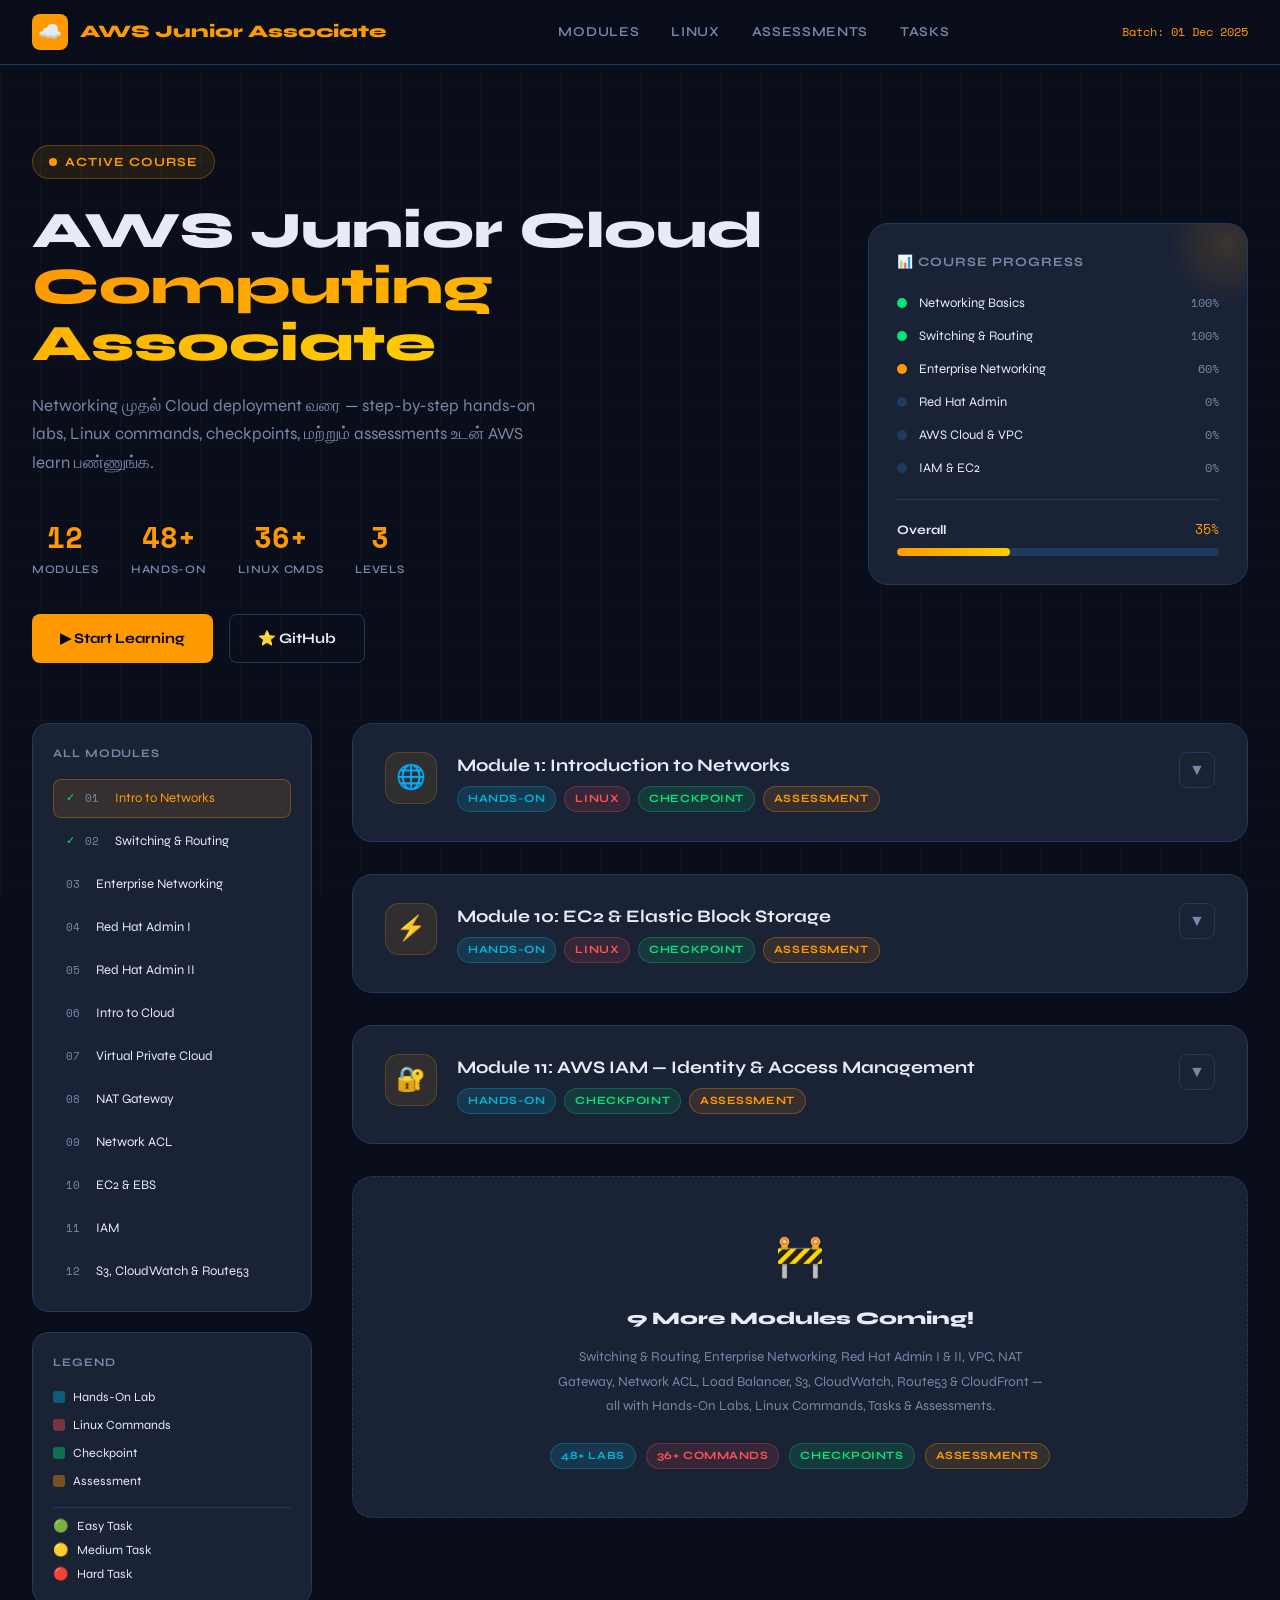
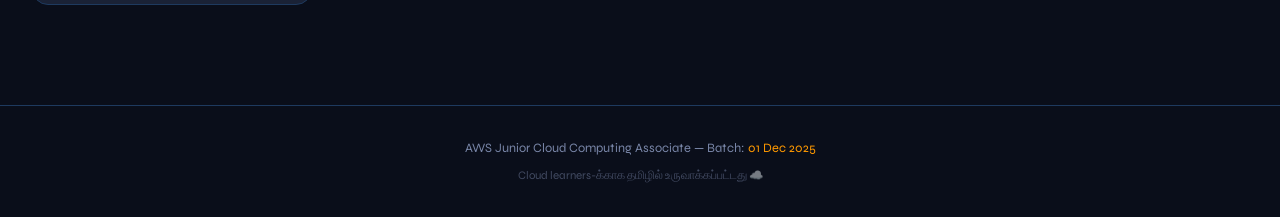
==== index.html @ 64b9c653 "Update print statement from 'Hello' to 'Goodbye'" ====
<!DOCTYPE html>
<html lang="en">
<head>
<meta charset="UTF-8">
<meta name="viewport" content="width=device-width, initial-scale=1.0">
<title>AWS Junior Cloud Computing Associate</title>
<link href="https://fonts.googleapis.com/css2?family=Space+Mono:wght@400;700&family=Syne:wght@400;600;700;800&display=swap" rel="stylesheet">
<style>
  :root {
    --bg: #0a0e1a;
    --surface: #111827;
    --card: #1a2236;
    --border: #1e3a5f;
    --aws-orange: #ff9900;
    --aws-yellow: #ffcc00;
    --accent-blue: #00b4d8;
    --accent-green: #00e676;
    --accent-red: #ff5252;
    --text: #e8eaf6;
    --muted: #7986a8;
    --easy: #00e676;
    --medium: #ffa726;
    --hard: #ff5252;
  }
  * { margin: 0; padding: 0; box-sizing: border-box; }
  body { background: var(--bg); color: var(--text); font-family: 'Syne', sans-serif; line-height: 1.6; overflow-x: hidden; }
  body::before { content: ''; position: fixed; inset: 0; background-image: linear-gradient(rgba(255,153,0,0.03) 1px, transparent 1px), linear-gradient(90deg, rgba(255,153,0,0.03) 1px, transparent 1px); background-size: 40px 40px; pointer-events: none; z-index: 0; }
  header { position: sticky; top: 0; z-index: 100; background: rgba(10,14,26,0.95); backdrop-filter: blur(12px); border-bottom: 1px solid var(--border); padding: 0 2rem; }
  .header-inner { max-width: 1400px; margin: 0 auto; display: flex; align-items: center; justify-content: space-between; height: 64px; }
  .logo { display: flex; align-items: center; gap: 12px; font-size: 1.1rem; font-weight: 800; color: var(--aws-orange); text-decoration: none; }
  .logo-icon { width: 36px; height: 36px; background: var(--aws-orange); border-radius: 8px; display: flex; align-items: center; justify-content: center; font-size: 1.2rem; }
  nav { display: flex; gap: 2rem; }
  nav a { color: var(--muted); text-decoration: none; font-size: 0.85rem; font-weight: 600; letter-spacing: 0.05em; text-transform: uppercase; transition: color 0.2s; cursor: pointer; }
  nav a:hover { color: var(--aws-orange); }
  .progress-bar-top { position: fixed; top: 64px; left: 0; height: 3px; width: 0; background: linear-gradient(90deg, var(--aws-orange), var(--aws-yellow)); z-index: 99; transition: width 0.1s; }
  .hero { position: relative; z-index: 1; max-width: 1400px; margin: 0 auto; padding: 80px 2rem 60px; display: grid; grid-template-columns: 1fr 380px; gap: 60px; align-items: center; }
  .hero-badge { display: inline-flex; align-items: center; gap: 8px; background: rgba(255,153,0,0.1); border: 1px solid rgba(255,153,0,0.3); border-radius: 100px; padding: 6px 16px; font-size: 0.78rem; font-weight: 700; color: var(--aws-orange); letter-spacing: 0.08em; text-transform: uppercase; margin-bottom: 24px; }
  .pulse { width: 8px; height: 8px; background: var(--aws-orange); border-radius: 50%; animation: pulse 1.5s infinite; }
  @keyframes pulse { 0%, 100% { opacity: 1; transform: scale(1); } 50% { opacity: 0.4; transform: scale(0.8); } }
  h1 { font-size: clamp(2.2rem, 4vw, 3.5rem); font-weight: 800; line-height: 1.1; margin-bottom: 20px; }
  h1 span { background: linear-gradient(135deg, var(--aws-orange), var(--aws-yellow)); -webkit-background-clip: text; -webkit-text-fill-color: transparent; background-clip: text; }
  .hero-desc { color: var(--muted); font-size: 1.05rem; margin-bottom: 36px; max-width: 520px; line-height: 1.7; }
  .hero-stats { display: flex; gap: 32px; margin-bottom: 36px; }
  .stat { text-align: center; }
  .stat-num { font-size: 1.8rem; font-weight: 800; color: var(--aws-orange); font-family: 'Space Mono', monospace; }
  .stat-label { font-size: 0.72rem; color: var(--muted); text-transform: uppercase; letter-spacing: 0.06em; font-weight: 600; }
  .hero-btns { display: flex; gap: 16px; flex-wrap: wrap; }
  .btn { display: inline-flex; align-items: center; gap: 8px; padding: 12px 28px; border-radius: 8px; font-weight: 700; font-size: 0.9rem; cursor: pointer; border: none; transition: all 0.2s; text-decoration: none; font-family: 'Syne', sans-serif; }
  .btn-primary { background: var(--aws-orange); color: #000; }
  .btn-primary:hover { background: var(--aws-yellow); transform: translateY(-2px); box-shadow: 0 8px 24px rgba(255,153,0,0.3); }
  .btn-ghost { background: transparent; color: var(--text); border: 1px solid var(--border); }
  .btn-ghost:hover { border-color: var(--aws-orange); color: var(--aws-orange); }
  .progress-card { background: var(--card); border: 1px solid var(--border); border-radius: 20px; padding: 28px; position: relative; overflow: hidden; }
  .progress-card::before { content: ''; position: absolute; top: -40px; right: -40px; width: 120px; height: 120px; background: radial-gradient(circle, rgba(255,153,0,0.15) 0%, transparent 70%); border-radius: 50%; }
  .progress-card h3 { font-size: 0.8rem; text-transform: uppercase; letter-spacing: 0.08em; color: var(--muted); margin-bottom: 20px; }
  .module-progress { display: flex; flex-direction: column; gap: 12px; }
  .mod-item { display: flex; align-items: center; gap: 12px; font-size: 0.82rem; }
  .mod-dot { width: 10px; height: 10px; border-radius: 50%; flex-shrink: 0; }
  .mod-dot.done { background: var(--easy); }
  .mod-dot.active { background: var(--aws-orange); animation: pulse 1.5s infinite; }
  .mod-dot.todo { background: var(--border); }
  .mod-name { flex: 1; }
  .mod-pct { font-family: 'Space Mono', monospace; font-size: 0.75rem; color: var(--muted); }
  .overall-progress { margin-top: 20px; padding-top: 20px; border-top: 1px solid var(--border); }
  .overall-progress-label { display: flex; justify-content: space-between; font-size: 0.8rem; margin-bottom: 8px; }
  .progress-track { height: 8px; background: var(--border); border-radius: 100px; overflow: hidden; }
  .progress-fill { height: 100%; background: linear-gradient(90deg, var(--aws-orange), var(--aws-yellow)); border-radius: 100px; }
  .main { position: relative; z-index: 1; max-width: 1400px; margin: 0 auto; padding: 0 2rem 80px; display: grid; grid-template-columns: 280px 1fr; gap: 40px; }
  .sidebar { position: sticky; top: 80px; height: fit-content; }
  .sidebar-section { background: var(--card); border: 1px solid var(--border); border-radius: 16px; padding: 20px; margin-bottom: 20px; }
  .sidebar-title { font-size: 0.72rem; text-transform: uppercase; letter-spacing: 0.08em; color: var(--muted); margin-bottom: 16px; font-weight: 700; }
  .module-nav { display: flex; flex-direction: column; gap: 4px; }
  .module-nav-item { display: flex; align-items: center; gap: 10px; padding: 8px 12px; border-radius: 8px; cursor: pointer; transition: all 0.2s; font-size: 0.82rem; border: 1px solid transparent; }
  .module-nav-item:hover { background: rgba(255,153,0,0.08); border-color: rgba(255,153,0,0.2); }
  .module-nav-item.active { background: rgba(255,153,0,0.12); border-color: rgba(255,153,0,0.3); color: var(--aws-orange); }
  .nav-num { font-family: 'Space Mono', monospace; font-size: 0.7rem; color: var(--muted); min-width: 20px; }
  .nav-check { font-size: 0.7rem; color: var(--easy); }
  .content { min-width: 0; }
  .module-card { background: var(--card); border: 1px solid var(--border); border-radius: 20px; margin-bottom: 32px; overflow: hidden; transition: border-color 0.3s; animation: fadeInUp 0.4s ease; }
  .module-card:hover { border-color: rgba(255,153,0,0.3); }
  .module-header { padding: 28px 32px; display: flex; align-items: flex-start; justify-content: space-between; gap: 20px; cursor: pointer; border-bottom: 1px solid transparent; transition: border-color 0.3s; }
  .module-card.expanded .module-header { border-bottom-color: var(--border); }
  .module-header-left { display: flex; align-items: flex-start; gap: 20px; flex: 1; }
  .module-icon { width: 52px; height: 52px; border-radius: 14px; display: flex; align-items: center; justify-content: center; font-size: 1.5rem; flex-shrink: 0; background: rgba(255,153,0,0.1); border: 1px solid rgba(255,153,0,0.2); }
  .module-meta h2 { font-size: 1.1rem; font-weight: 700; margin-bottom: 6px; }
  .module-tags { display: flex; gap: 8px; flex-wrap: wrap; }
  .tag { padding: 3px 10px; border-radius: 100px; font-size: 0.7rem; font-weight: 700; letter-spacing: 0.05em; text-transform: uppercase; }
  .tag-hands { background: rgba(0,180,216,0.15); color: var(--accent-blue); border: 1px solid rgba(0,180,216,0.3); }
  .tag-linux { background: rgba(255,82,82,0.12); color: var(--accent-red); border: 1px solid rgba(255,82,82,0.25); }
  .tag-checkpoint { background: rgba(0,230,118,0.12); color: var(--easy); border: 1px solid rgba(0,230,118,0.25); }
  .tag-assessment { background: rgba(255,153,0,0.12); color: var(--aws-orange); border: 1px solid rgba(255,153,0,0.3); }
  .expand-btn { width: 36px; height: 36px; border-radius: 8px; border: 1px solid var(--border); background: transparent; color: var(--muted); cursor: pointer; display: flex; align-items: center; justify-content: center; transition: all 0.2s; font-size: 1rem; flex-shrink: 0; }
  .expand-btn:hover { border-color: var(--aws-orange); color: var(--aws-orange); }
  .module-body { display: none; padding: 32px; }
  .module-card.expanded .module-body { display: block; }
  .section-label { display: flex; align-items: center; gap: 12px; margin-bottom: 20px; margin-top: 32px; }
  .section-label:first-child { margin-top: 0; }
  .section-icon { width: 32px; height: 32px; border-radius: 8px; display: flex; align-items: center; justify-content: center; font-size: 0.9rem; }
  .section-icon.hands { background: rgba(0,180,216,0.15); }
  .section-icon.linux { background: rgba(255,82,82,0.12); }
  .section-icon.check { background: rgba(0,230,118,0.12); }
  .section-icon.assess { background: rgba(255,153,0,0.12); }
  .section-title { font-size: 0.95rem; font-weight: 700; }
  .section-sub { font-size: 0.75rem; color: var(--muted); }
  .steps { display: flex; flex-direction: column; gap: 16px; margin-bottom: 28px; }
  .step { display: flex; gap: 16px; align-items: flex-start; }
  .step-num { width: 28px; height: 28px; border-radius: 50%; background: rgba(255,153,0,0.15); border: 1px solid rgba(255,153,0,0.3); color: var(--aws-orange); font-size: 0.72rem; font-weight: 700; font-family: 'Space Mono', monospace; display: flex; align-items: center; justify-content: center; flex-shrink: 0; margin-top: 2px; }
  .step-content h4 { font-size: 0.88rem; font-weight: 700; margin-bottom: 4px; }
  .step-content p { font-size: 0.82rem; color: var(--muted); line-height: 1.6; }
  .code-block { background: #0d1117; border: 1px solid #1e3a5f; border-radius: 12px; padding: 20px; margin: 12px 0; position: relative; font-family: 'Space Mono', monospace; font-size: 0.8rem; overflow-x: auto; }
  .code-block .comment { color: #6a9955; }
  .code-block .cmd { color: #79c0ff; }
  .code-block .flag { color: #ff7b72; }
  .code-block .arg { color: #ffa657; }
  .code-block .output { color: #7ee787; }
  .code-block .prompt { color: var(--aws-orange); margin-right: 8px; }
  .code-line { display: flex; align-items: flex-start; margin-bottom: 6px; flex-wrap: wrap; }
  .code-line:last-child { margin-bottom: 0; }
  .copy-btn { position: absolute; top: 12px; right: 12px; background: rgba(255,153,0,0.1); border: 1px solid rgba(255,153,0,0.2); color: var(--aws-orange); padding: 4px 10px; border-radius: 6px; font-size: 0.7rem; cursor: pointer; font-family: 'Syne', sans-serif; font-weight: 700; transition: all 0.2s; }
  .copy-btn:hover { background: rgba(255,153,0,0.2); }
  .tasks-grid { display: grid; grid-template-columns: 1fr 1fr 1fr; gap: 16px; margin-bottom: 28px; }
  .task-card { border-radius: 14px; padding: 20px; border: 1px solid; }
  .task-card.easy { background: rgba(0,230,118,0.06); border-color: rgba(0,230,118,0.2); }
  .task-card.medium { background: rgba(255,167,38,0.06); border-color: rgba(255,167,38,0.2); }
  .task-card.hard { background: rgba(255,82,82,0.06); border-color: rgba(255,82,82,0.2); }
  .task-difficulty { font-size: 0.65rem; font-weight: 800; letter-spacing: 0.1em; text-transform: uppercase; margin-bottom: 10px; }
  .task-card.easy .task-difficulty { color: var(--easy); }
  .task-card.medium .task-difficulty { color: var(--medium); }
  .task-card.hard .task-difficulty { color: var(--hard); }
  .task-title { font-size: 0.88rem; font-weight: 700; margin-bottom: 8px; }
  .task-desc { font-size: 0.78rem; color: var(--muted); line-height: 1.5; margin-bottom: 14px; }
  .task-check { display: flex; align-items: center; gap: 8px; font-size: 0.75rem; color: var(--muted); cursor: pointer; padding: 6px 12px; border-radius: 8px; border: 1px solid var(--border); background: transparent; font-family: 'Syne', sans-serif; font-weight: 600; transition: all 0.2s; width: 100%; justify-content: center; }
  .task-card.easy .task-check:hover { background: rgba(0,230,118,0.1); color: var(--easy); border-color: rgba(0,230,118,0.3); }
  .task-card.medium .task-check:hover { background: rgba(255,167,38,0.1); color: var(--medium); border-color: rgba(255,167,38,0.3); }
  .task-card.hard .task-check:hover { background: rgba(255,82,82,0.1); color: var(--hard); border-color: rgba(255,82,82,0.3); }
  .checkpoint-box { background: rgba(0,230,118,0.05); border: 1px solid rgba(0,230,118,0.2); border-radius: 14px; padding: 20px 24px; margin-bottom: 24px; }
  .checkpoint-title { display: flex; align-items: center; gap: 10px; font-size: 0.9rem; font-weight: 700; color: var(--easy); margin-bottom: 12px; }
  .checkpoint-items { display: flex; flex-direction: column; gap: 8px; }
  .checkpoint-item { display: flex; align-items: center; gap: 10px; font-size: 0.82rem; color: var(--muted); cursor: pointer; padding: 6px 0; transition: color 0.2s; }
  .checkpoint-item:hover { color: var(--text); }
  .checkbox { width: 18px; height: 18px; border: 1.5px solid var(--border); border-radius: 5px; display: flex; align-items: center; justify-content: center; flex-shrink: 0; transition: all 0.2s; font-size: 0.7rem; }
  .checkpoint-item.checked .checkbox { background: var(--easy); border-color: var(--easy); color: #000; }
  .assessment-box { background: rgba(255,153,0,0.05); border: 1px solid rgba(255,153,0,0.2); border-radius: 14px; padding: 24px; }
  .assessment-title { font-size: 0.95rem; font-weight: 700; color: var(--aws-orange); margin-bottom: 16px; }
  .quiz-question { margin-bottom: 20px; padding-bottom: 20px; border-bottom: 1px solid var(--border); }
  .quiz-question:last-child { border-bottom: none; margin-bottom: 0; padding-bottom: 0; }
  .quiz-q { font-size: 0.88rem; font-weight: 600; margin-bottom: 12px; line-height: 1.5; }
  .quiz-options { display: flex; flex-direction: column; gap: 8px; }
  .quiz-option { display: flex; align-items: center; gap: 10px; padding: 10px 14px; border-radius: 8px; border: 1px solid var(--border); cursor: pointer; font-size: 0.82rem; transition: all 0.2s; background: transparent; color: var(--text); text-align: left; font-family: 'Syne', sans-serif; width: 100%; }
  .quiz-option:hover { border-color: var(--aws-orange); background: rgba(255,153,0,0.06); }
  .quiz-option.correct { border-color: var(--easy); background: rgba(0,230,118,0.1); color: var(--easy); }
  .quiz-option.wrong { border-color: var(--hard); background: rgba(255,82,82,0.1); color: var(--hard); }
  .option-letter { width: 22px; height: 22px; border-radius: 50%; background: rgba(255,255,255,0.05); font-size: 0.7rem; font-weight: 700; display: flex; align-items: center; justify-content: center; flex-shrink: 0; font-family: 'Space Mono', monospace; }
  .info-box { background: rgba(0,180,216,0.05); border: 1px solid rgba(0,180,216,0.2); border-radius: 10px; padding: 14px 18px; font-size: 0.82rem; color: var(--accent-blue); margin: 12px 0; display: flex; gap: 10px; align-items: flex-start; }
  footer { position: relative; z-index: 1; border-top: 1px solid var(--border); padding: 32px 2rem; text-align: center; color: var(--muted); font-size: 0.8rem; }
  footer span { color: var(--aws-orange); }
  @media (max-width: 900px) {
    .hero { grid-template-columns: 1fr; }
    .main { grid-template-columns: 1fr; }
    .sidebar { position: static; }
    .tasks-grid { grid-template-columns: 1fr; }
    nav { display: none; }
  }
  @keyframes fadeInUp { from { opacity: 0; transform: translateY(20px); } to { opacity: 1; transform: translateY(0); } }
</style>
</head>
<body>

<div class="progress-bar-top" id="progressBarTop"></div>

<header>
  <div class="header-inner">
    <a class="logo" href="#"><div class="logo-icon">☁️</div>AWS Junior Associate</a>
    <nav>
      <a onclick="document.getElementById('modules').scrollIntoView({behavior:'smooth'})">Modules</a>
      <a onclick="document.getElementById('linux-section').scrollIntoView({behavior:'smooth'})">Linux</a>
      <a onclick="document.getElementById('assess-section').scrollIntoView({behavior:'smooth'})">Assessments</a>
      <a onclick="document.getElementById('tasks-section').scrollIntoView({behavior:'smooth'})">Tasks</a>
    </nav>
    <div style="font-family:'Space Mono',monospace;font-size:0.75rem;color:var(--aws-orange);">Batch: 01 Dec 2025</div>
  </div>
</header>

<div class="hero">
  <div>
    <div class="hero-badge"><div class="pulse"></div>Active Course</div>
    <h1>AWS Junior Cloud<br><span>Computing Associate</span></h1>
    <p class="hero-desc">Networking முதல் Cloud deployment வரை — step-by-step hands-on labs, Linux commands, checkpoints, மற்றும் assessments உடன் AWS learn பண்ணுங்க.</p>
    <div class="hero-stats">
      <div class="stat"><div class="stat-num">12</div><div class="stat-label">Modules</div></div>
      <div class="stat"><div class="stat-num">48+</div><div class="stat-label">Hands-On</div></div>
      <div class="stat"><div class="stat-num">36+</div><div class="stat-label">Linux Cmds</div></div>
      <div class="stat"><div class="stat-num">3</div><div class="stat-label">Levels</div></div>
    </div>
    <div class="hero-btns">
      <button class="btn btn-primary" onclick="document.querySelector('.module-card').classList.add('expanded');document.querySelector('.module-card .expand-btn').textContent='▲'">▶ Start Learning</button>
      <a class="btn btn-ghost" href="https://github.com" target="_blank">⭐ GitHub</a>
    </div>
  </div>
  <div>
    <div class="progress-card">
      <h3>📊 Course Progress</h3>
      <div class="module-progress">
        <div class="mod-item"><div class="mod-dot done"></div><span class="mod-name">Networking Basics</span><span class="mod-pct">100%</span></div>
        <div class="mod-item"><div class="mod-dot done"></div><span class="mod-name">Switching & Routing</span><span class="mod-pct">100%</span></div>
        <div class="mod-item"><div class="mod-dot active"></div><span class="mod-name">Enterprise Networking</span><span class="mod-pct">60%</span></div>
        <div class="mod-item"><div class="mod-dot todo"></div><span class="mod-name">Red Hat Admin</span><span class="mod-pct">0%</span></div>
        <div class="mod-item"><div class="mod-dot todo"></div><span class="mod-name">AWS Cloud & VPC</span><span class="mod-pct">0%</span></div>
        <div class="mod-item"><div class="mod-dot todo"></div><span class="mod-name">IAM & EC2</span><span class="mod-pct">0%</span></div>
      </div>
      <div class="overall-progress">
        <div class="overall-progress-label"><span style="font-size:0.8rem;font-weight:700;">Overall</span><span style="font-family:'Space Mono',monospace;font-size:0.8rem;color:var(--aws-orange);">35%</span></div>
        <div class="progress-track"><div class="progress-fill" style="width:35%"></div></div>
      </div>
    </div>
  </div>
</div>

<div class="main" id="modules">
  <div class="sidebar">
    <div class="sidebar-section">
      <div class="sidebar-title">All Modules</div>
      <div class="module-nav">
        <div class="module-nav-item active" onclick="setActive(this)"><span class="nav-check">✓</span><span class="nav-num">01</span>Intro to Networks</div>
        <div class="module-nav-item" onclick="setActive(this)"><span class="nav-check">✓</span><span class="nav-num">02</span>Switching & Routing</div>
        <div class="module-nav-item" onclick="setActive(this)"><span class="nav-num">03</span>Enterprise Networking</div>
        <div class="module-nav-item" onclick="setActive(this)"><span class="nav-num">04</span>Red Hat Admin I</div>
        <div class="module-nav-item" onclick="setActive(this)"><span class="nav-num">05</span>Red Hat Admin II</div>
        <div class="module-nav-item" onclick="setActive(this)"><span class="nav-num">06</span>Intro to Cloud</div>
        <div class="module-nav-item" onclick="setActive(this)"><span class="nav-num">07</span>Virtual Private Cloud</div>
        <div class="module-nav-item" onclick="setActive(this)"><span class="nav-num">08</span>NAT Gateway</div>
        <div class="module-nav-item" onclick="setActive(this)"><span class="nav-num">09</span>Network ACL</div>
        <div class="module-nav-item" onclick="setActive(this)"><span class="nav-num">10</span>EC2 & EBS</div>
        <div class="module-nav-item" onclick="setActive(this)"><span class="nav-num">11</span>IAM</div>
        <div class="module-nav-item" onclick="setActive(this)"><span class="nav-num">12</span>S3, CloudWatch & Route53</div>
      </div>
    </div>
    <div class="sidebar-section">
      <div class="sidebar-title">Legend</div>
      <div style="display:flex;flex-direction:column;gap:8px;font-size:0.78rem;">
        <div style="display:flex;align-items:center;gap:8px;"><span style="width:12px;height:12px;background:rgba(0,180,216,0.4);border-radius:3px;display:inline-block;"></span> Hands-On Lab</div>
        <div style="display:flex;align-items:center;gap:8px;"><span style="width:12px;height:12px;background:rgba(255,82,82,0.4);border-radius:3px;display:inline-block;"></span> Linux Commands</div>
        <div style="display:flex;align-items:center;gap:8px;"><span style="width:12px;height:12px;background:rgba(0,230,118,0.4);border-radius:3px;display:inline-block;"></span> Checkpoint</div>
        <div style="display:flex;align-items:center;gap:8px;"><span style="width:12px;height:12px;background:rgba(255,153,0,0.4);border-radius:3px;display:inline-block;"></span> Assessment</div>
        <div style="margin-top:8px;padding-top:8px;border-top:1px solid var(--border);">
          <div style="display:flex;align-items:center;gap:8px;margin-bottom:4px;"><span style="color:var(--easy);font-weight:700;">🟢</span> Easy Task</div>
          <div style="display:flex;align-items:center;gap:8px;margin-bottom:4px;"><span style="color:var(--medium);font-weight:700;">🟡</span> Medium Task</div>
          <div style="display:flex;align-items:center;gap:8px;"><span style="color:var(--hard);font-weight:700;">🔴</span> Hard Task</div>
        </div>
      </div>
    </div>
  </div>

  <div class="content">

    <!-- MODULE 1 -->
    <div class="module-card" id="m1">
      <div class="module-header" onclick="toggle('m1')">
        <div class="module-header-left">
          <div class="module-icon">🌐</div>
          <div class="module-meta">
            <h2>Module 1: Introduction to Networks</h2>
            <div class="module-tags">
              <span class="tag tag-hands">Hands-On</span>
              <span class="tag tag-linux">Linux</span>
              <span class="tag tag-checkpoint">Checkpoint</span>
              <span class="tag tag-assessment">Assessment</span>
            </div>
          </div>
        </div>
        <button class="expand-btn">▼</button>
      </div>
      <div class="module-body">
        <div class="section-label">
          <div class="section-icon hands">🔬</div>
          <div><div class="section-title">Hands-On Lab — Network Basics</div><div class="section-sub">IP configuration & connectivity testing</div></div>
        </div>
        <div class="steps">
          <div class="step"><div class="step-num">01</div><div class="step-content"><h4>Network Interface Identify பண்ணுங்க</h4><p>Terminal open பண்ணி <code>ip addr show</code> run பண்ணுங்க. eth0 (wired) மற்றும் lo (loopback 127.0.0.1) interfaces காண்பிக்கும். உங்கள் IP address note பண்ணுங்க.</p></div></div>
          <div class="step"><div class="step-num">02</div><div class="step-content"><h4>Subnet Mask புரிஞ்சுக்கோங்க</h4><p>192.168.1.0/24 → /24 = 255.255.255.0. இந்த network-ல் 256 addresses இருக்கும் — 1 network, 1 broadcast, 254 usable hosts. /25 என்றால் 126 hosts, /26 என்றால் 62 hosts.</p></div></div>
          <div class="step"><div class="step-num">03</div><div class="step-content"><h4>Ping Test பண்ணுங்க</h4><p>Gateway-க்கு ping பண்ணுங்க: <code>ping -c 4 192.168.1.1</code>. 4 packets send → 4 receive ஆனால் = network OK. "Request timeout" வந்தால் = connectivity problem.</p></div></div>
          <div class="step"><div class="step-num">04</div><div class="step-content"><h4>Traceroute — Path பார்க்க</h4><p><code>traceroute google.com</code> run பண்ணுங்க. உங்கள் packet எந்த routers-வழியாக travel பண்றது என்று காட்டும். ஒவ்வொரு line = ஒரு hop (router).</p></div></div>
          <div class="step"><div class="step-num">05</div><div class="step-content"><h4>DNS Lookup</h4><p><code>nslookup google.com</code> அல்லது <code>dig google.com</code> run பண்ணுங்க. Domain name → IP address convert ஆவதை பாருங்க. DNS server 8.8.8.8 use பண்றால் Google DNS.</p></div></div>
        </div>

        <div class="section-label" id="linux-section">
          <div class="section-icon linux">🐧</div>
          <div><div class="section-title">Linux Commands — Detailed Explanation</div><div class="section-sub">Every command with output explanation</div></div>
        </div>
        <div class="info-box"><span>💡</span><span>ஒவ்வொரு command-ம் terminal-ல் type பண்ணி practice பண்ணுங்க. Output பார்த்து understand பண்ணுங்க. Questions வந்தால் note பண்ணிக்கோங்க.</span></div>
        <div class="code-block">
          <button class="copy-btn" onclick="copyCode(this)">Copy</button>
          <div class="code-line"><span class="comment"># ═══ 1. NETWORK INTERFACES ═══</span></div>
          <div class="code-line"><span class="prompt">$</span><span class="cmd">ip addr show</span>&nbsp;&nbsp;&nbsp;&nbsp;&nbsp;&nbsp;&nbsp;&nbsp;&nbsp;&nbsp;&nbsp;&nbsp;&nbsp;&nbsp;<span class="comment"># All interfaces list</span></div>
          <div class="code-line"><span class="prompt">$</span><span class="cmd">ip addr show eth0</span>&nbsp;&nbsp;&nbsp;&nbsp;&nbsp;&nbsp;&nbsp;&nbsp;&nbsp;<span class="comment"># Specific interface</span></div>
          <div class="code-line"><span class="prompt">$</span><span class="cmd">ifconfig</span>&nbsp;&nbsp;&nbsp;&nbsp;&nbsp;&nbsp;&nbsp;&nbsp;&nbsp;&nbsp;&nbsp;&nbsp;&nbsp;&nbsp;&nbsp;&nbsp;&nbsp;&nbsp;<span class="comment"># Old method (net-tools)</span></div>
          <br>
          <div class="code-line"><span class="comment"># ═══ 2. CONNECTIVITY TEST ═══</span></div>
          <div class="code-line"><span class="prompt">$</span><span class="cmd">ping</span> <span class="flag">-c 4</span> <span class="arg">8.8.8.8</span>&nbsp;&nbsp;&nbsp;&nbsp;&nbsp;&nbsp;&nbsp;&nbsp;<span class="comment"># -c = count (4 packets)</span></div>
          <div class="code-line"><span class="prompt">$</span><span class="cmd">ping</span> <span class="flag">-c 4 -i 0.5</span> <span class="arg">google.com</span>&nbsp;<span class="comment"># -i = interval (0.5 sec)</span></div>
          <div class="code-line"><span class="output"># Output example:</span></div>
          <div class="code-line"><span class="output"># 64 bytes from 8.8.8.8: icmp_seq=1 ttl=118 time=12.3 ms</span></div>
          <div class="code-line"><span class="output"># time= value குறைவாக இருந்தால் network fast</span></div>
          <br>
          <div class="code-line"><span class="comment"># ═══ 3. ROUTING TABLE ═══</span></div>
          <div class="code-line"><span class="prompt">$</span><span class="cmd">ip route show</span>&nbsp;&nbsp;&nbsp;&nbsp;&nbsp;&nbsp;&nbsp;&nbsp;&nbsp;&nbsp;&nbsp;&nbsp;<span class="comment"># All routes</span></div>
          <div class="code-line"><span class="prompt">$</span><span class="cmd">route</span> <span class="flag">-n</span>&nbsp;&nbsp;&nbsp;&nbsp;&nbsp;&nbsp;&nbsp;&nbsp;&nbsp;&nbsp;&nbsp;&nbsp;&nbsp;&nbsp;&nbsp;&nbsp;&nbsp;<span class="comment"># Numeric format</span></div>
          <div class="code-line"><span class="output"># "default via 192.168.1.1" = default gateway</span></div>
          <br>
          <div class="code-line"><span class="comment"># ═══ 4. TRACEROUTE ═══</span></div>
          <div class="code-line"><span class="prompt">$</span><span class="cmd">traceroute</span> <span class="arg">google.com</span></div>
          <div class="code-line"><span class="prompt">$</span><span class="cmd">tracepath</span> <span class="arg">google.com</span>&nbsp;&nbsp;&nbsp;&nbsp;&nbsp;<span class="comment"># Alternative (no sudo needed)</span></div>
          <br>
          <div class="code-line"><span class="comment"># ═══ 5. DNS LOOKUP ═══</span></div>
          <div class="code-line"><span class="prompt">$</span><span class="cmd">nslookup</span> <span class="arg">google.com</span></div>
          <div class="code-line"><span class="prompt">$</span><span class="cmd">dig</span> <span class="arg">google.com</span>&nbsp;&nbsp;&nbsp;&nbsp;&nbsp;&nbsp;&nbsp;&nbsp;&nbsp;&nbsp;&nbsp;<span class="comment"># Detailed DNS info</span></div>
          <div class="code-line"><span class="prompt">$</span><span class="cmd">dig</span> <span class="arg">google.com</span> <span class="flag">+short</span>&nbsp;&nbsp;&nbsp;<span class="comment"># IP only</span></div>
          <div class="code-line"><span class="prompt">$</span><span class="cmd">cat</span> <span class="arg">/etc/resolv.conf</span>&nbsp;&nbsp;&nbsp;&nbsp;&nbsp;<span class="comment"># DNS server config file</span></div>
          <br>
          <div class="code-line"><span class="comment"># ═══ 6. OPEN PORTS ═══</span></div>
          <div class="code-line"><span class="prompt">$</span><span class="cmd">netstat</span> <span class="flag">-tuln</span>&nbsp;&nbsp;&nbsp;&nbsp;&nbsp;&nbsp;&nbsp;&nbsp;&nbsp;&nbsp;&nbsp;&nbsp;<span class="comment"># -t=TCP -u=UDP -l=listening -n=numeric</span></div>
          <div class="code-line"><span class="prompt">$</span><span class="cmd">ss</span> <span class="flag">-tuln</span>&nbsp;&nbsp;&nbsp;&nbsp;&nbsp;&nbsp;&nbsp;&nbsp;&nbsp;&nbsp;&nbsp;&nbsp;&nbsp;&nbsp;&nbsp;&nbsp;<span class="comment"># Modern replacement for netstat</span></div>
          <br>
          <div class="code-line"><span class="comment"># ═══ 7. HOSTNAME ═══</span></div>
          <div class="code-line"><span class="prompt">$</span><span class="cmd">hostname</span>&nbsp;&nbsp;&nbsp;&nbsp;&nbsp;&nbsp;&nbsp;&nbsp;&nbsp;&nbsp;&nbsp;&nbsp;&nbsp;&nbsp;&nbsp;&nbsp;&nbsp;<span class="comment"># Machine name</span></div>
          <div class="code-line"><span class="prompt">$</span><span class="cmd">hostname</span> <span class="flag">-I</span>&nbsp;&nbsp;&nbsp;&nbsp;&nbsp;&nbsp;&nbsp;&nbsp;&nbsp;&nbsp;&nbsp;&nbsp;&nbsp;&nbsp;<span class="comment"># All IPs</span></div>
          <div class="code-line"><span class="prompt">$</span><span class="cmd">cat</span> <span class="arg">/etc/hosts</span>&nbsp;&nbsp;&nbsp;&nbsp;&nbsp;&nbsp;&nbsp;&nbsp;&nbsp;&nbsp;&nbsp;<span class="comment"># Local DNS mappings</span></div>
        </div>

        <div class="section-label" id="tasks-section">
          <div class="section-icon assess">🎯</div>
          <div><div class="section-title">Practice Tasks</div><div class="section-sub">Easy → Medium → Hard — ஒவ்வொன்னா complete பண்ணுங்க</div></div>
        </div>
        <div class="tasks-grid">
          <div class="task-card easy">
            <div class="task-difficulty">🟢 Easy</div>
            <div class="task-title">Basic Network Info</div>
            <div class="task-desc"><code>ip addr show</code> run பண்ணி உங்கள் IP address, subnet mask note பண்ணுங்க. <code>ping -c 4 8.8.8.8</code> run பண்ணி screenshot எடுங்க.</div>
            <button class="task-check" onclick="markDone(this)">☐ Mark Complete</button>
          </div>
          <div class="task-card medium">
            <div class="task-difficulty">🟡 Medium</div>
            <div class="task-title">Subnet Calculation</div>
            <div class="task-desc">192.168.10.0/26 network-க்கு: Subnet mask, usable hosts count, first IP, last IP, broadcast address calculate பண்ணுங்க. Steps எழுதுங்க.</div>
            <button class="task-check" onclick="markDone(this)">☐ Mark Complete</button>
          </div>
          <div class="task-card hard">
            <div class="task-difficulty">🔴 Hard</div>
            <div class="task-title">Bash Script — Network Monitor</div>
            <div class="task-desc">5 different IPs-க்கு ping பண்ணி, UP/DOWN status print பண்ண bash script எழுதுங்க. Loop, if-else, exit code use பண்ணுங்க.</div>
            <button class="task-check" onclick="markDone(this)">☐ Mark Complete</button>
          </div>
        </div>
        <div class="code-block" style="margin-bottom:28px;">
          <button class="copy-btn" onclick="copyCode(this)">Copy</button>
          <div class="code-line"><span class="comment"># Hard Task Solution — Network Monitor Script</span></div>
          <div class="code-line"><span class="comment">#!/bin/bash</span></div>
          <br>
          <div class="code-line"><span class="arg">HOSTS</span>=("8.8.8.8" "8.8.4.4" "192.168.1.1" "192.168.1.254" "10.0.0.1")</div>
          <br>
          <div class="code-line"><span class="cmd">for</span> <span class="arg">host</span> <span class="cmd">in</span> "${HOSTS[@]}"; <span class="cmd">do</span></div>
          <div class="code-line">&nbsp;&nbsp;<span class="cmd">ping</span> <span class="flag">-c 1 -W 2</span> <span class="arg">$host</span> &gt; /dev/null 2&gt;&amp;1</div>
          <div class="code-line">&nbsp;&nbsp;<span class="cmd">if</span> [ $? -eq 0 ]; <span class="cmd">then</span></div>
          <div class="code-line">&nbsp;&nbsp;&nbsp;&nbsp;<span class="output">echo "✅ $host — UP"</span></div>
          <div class="code-line">&nbsp;&nbsp;<span class="cmd">else</span></div>
          <div class="code-line">&nbsp;&nbsp;&nbsp;&nbsp;<span class="accent-red">echo "❌ $host — DOWN"</span></div>
          <div class="code-line">&nbsp;&nbsp;<span class="cmd">fi</span></div>
          <div class="code-line"><span class="cmd">done</span></div>
          <br>
          <div class="code-line"><span class="comment"># Run: chmod +x monitor.sh && ./monitor.sh</span></div>
        </div>

        <div class="section-label" id="assess-section">
          <div class="section-icon check">✅</div>
          <div><div class="section-title">Checkpoint — இந்த module தெரியுமா?</div></div>
        </div>
        <div class="checkpoint-box">
          <div class="checkpoint-title">✅ Module 1 Checkpoint</div>
          <div class="checkpoint-items">
            <div class="checkpoint-item" onclick="chk(this)"><div class="checkbox"></div>OSI Model 7 layers order-ல் சொல்ல தெரியுமா?</div>
            <div class="checkpoint-item" onclick="chk(this)"><div class="checkbox"></div>IP address vs MAC address வித்தியாசம் explain பண்ண தெரியுமா?</div>
            <div class="checkpoint-item" onclick="chk(this)"><div class="checkbox"></div>/24, /25, /26 subnet hosts count சொல்ல தெரியுமா?</div>
            <div class="checkpoint-item" onclick="chk(this)"><div class="checkbox"></div>ping, traceroute, netstat output படிக்க தெரியுமா?</div>
            <div class="checkpoint-item" onclick="chk(this)"><div class="checkbox"></div>DNS என்றால் என்ன? nslookup, dig use பண்ண தெரியுமா?</div>
          </div>
        </div>

        <div class="section-label">
          <div class="section-icon assess">📝</div>
          <div><div class="section-title">Final Assessment</div></div>
        </div>
        <div class="assessment-box">
          <div class="assessment-title">📝 Module 1 Final Assessment</div>
          <div class="quiz-question">
            <div class="quiz-q">Q1. 192.168.1.0/24 network-ல் எத்தனை usable host IPs?</div>
            <div class="quiz-options">
              <button class="quiz-option" onclick="ans(this,false)"><span class="option-letter">A</span>256</button>
              <button class="quiz-option" onclick="ans(this,true)"><span class="option-letter">B</span>254</button>
              <button class="quiz-option" onclick="ans(this,false)"><span class="option-letter">C</span>255</button>
              <button class="quiz-option" onclick="ans(this,false)"><span class="option-letter">D</span>128</button>
            </div>
          </div>
          <div class="quiz-question">
            <div class="quiz-q">Q2. ping -c 4 command-ல் -c 4 என்றால் என்ன?</div>
            <div class="quiz-options">
              <button class="quiz-option" onclick="ans(this,false)"><span class="option-letter">A</span>4 seconds timeout</button>
              <button class="quiz-option" onclick="ans(this,true)"><span class="option-letter">B</span>4 packets மட்டும் send பண்ணு</button>
              <button class="quiz-option" onclick="ans(this,false)"><span class="option-letter">C</span>4 bytes packet size</button>
              <button class="quiz-option" onclick="ans(this,false)"><span class="option-letter">D</span>4 connections open</button>
            </div>
          </div>
          <div class="quiz-question">
            <div class="quiz-q">Q3. OSI Model-ல் TCP operate ஆகும் layer எது?</div>
            <div class="quiz-options">
              <button class="quiz-option" onclick="ans(this,false)"><span class="option-letter">A</span>Layer 2 — Data Link</button>
              <button class="quiz-option" onclick="ans(this,false)"><span class="option-letter">B</span>Layer 3 — Network</button>
              <button class="quiz-option" onclick="ans(this,true)"><span class="option-letter">C</span>Layer 4 — Transport</button>
              <button class="quiz-option" onclick="ans(this,false)"><span class="option-letter">D</span>Layer 7 — Application</button>
            </div>
          </div>
        </div>
      </div>
    </div>

    <!-- MODULE 10 EC2 -->
    <div class="module-card" id="m10">
      <div class="module-header" onclick="toggle('m10')">
        <div class="module-header-left">
          <div class="module-icon">⚡</div>
          <div class="module-meta">
            <h2>Module 10: EC2 & Elastic Block Storage</h2>
            <div class="module-tags">
              <span class="tag tag-hands">Hands-On</span>
              <span class="tag tag-linux">Linux</span>
              <span class="tag tag-checkpoint">Checkpoint</span>
              <span class="tag tag-assessment">Assessment</span>
            </div>
          </div>
        </div>
        <button class="expand-btn">▼</button>
      </div>
      <div class="module-body">
        <div class="section-label">
          <div class="section-icon hands">🔬</div>
          <div><div class="section-title">Hands-On Lab — EC2 Instance Launch & Connect</div></div>
        </div>
        <div class="steps">
          <div class="step"><div class="step-num">01</div><div class="step-content"><h4>AWS Console Login & EC2 Navigate</h4><p>AWS Console login பண்ணி, search bar-ல் "EC2" type பண்ணுங்க. Region: ap-south-1 (Mumbai) select பண்ணுங்க — India-க்கு latency குறைவாக இருக்கும்.</p></div></div>
          <div class="step"><div class="step-num">02</div><div class="step-content"><h4>Launch Instance</h4><p>"Launch Instance" button click → Name: "my-first-ec2" → AMI: Amazon Linux 2023 → Instance type: t2.micro (Free tier eligible ✓). Free tier-ல் charge வராது.</p></div></div>
          <div class="step"><div class="step-num">03</div><div class="step-content"><h4>Key Pair Create பண்ணுங்க</h4><p>"Create new key pair" → Name: "my-keypair" → Type: RSA → Format: .pem → Download பண்ணுங்க. ⚠️ இந்த file-ஐ delete பண்ணாதீங்க! இல்லாவிட்டால் instance access-ஆகாது.</p></div></div>
          <div class="step"><div class="step-num">04</div><div class="step-content"><h4>Security Group Configure</h4><p>SSH (port 22) → My IP select பண்ணுங்க. HTTP (port 80) → Anywhere add பண்ணுங்க (web server-க்கு). Security group = cloud firewall.</p></div></div>
          <div class="step"><div class="step-num">05</div><div class="step-content"><h4>EBS Volume Attach</h4><p>EC2 → Volumes → Create Volume → Size: 8GB, Type: gp3 → Same AZ select பண்ணுங்க → Actions → Attach to instance.</p></div></div>
          <div class="step"><div class="step-num">06</div><div class="step-content"><h4>SSH Connect & Web Server Setup</h4><p>Terminal-ல் key pair permission fix பண்ணி SSH connect பண்ணுங்க. Apache install பண்ணி web server start பண்ணுவோம்.</p></div></div>
        </div>

        <div class="section-icon linux" style="width:32px;height:32px;border-radius:8px;display:flex;align-items:center;justify-content:center;font-size:0.9rem;float:left;margin-right:12px;margin-top:32px;"></div>
        <div class="section-label">
          <div class="section-icon linux">🐧</div>
          <div><div class="section-title">Linux Commands — EC2 Management</div></div>
        </div>
        <div class="code-block">
          <button class="copy-btn" onclick="copyCode(this)">Copy</button>
          <div class="code-line"><span class="comment"># ═══ SSH CONNECT ═══</span></div>
          <div class="code-line"><span class="prompt">$</span><span class="cmd">chmod</span> <span class="arg">400 my-keypair.pem</span>&nbsp;&nbsp;&nbsp;&nbsp;&nbsp;<span class="comment"># Permission: owner read-only</span></div>
          <div class="code-line"><span class="prompt">$</span><span class="cmd">ssh</span> <span class="flag">-i</span> <span class="arg">my-keypair.pem ec2-user@<YOUR-PUBLIC-IP></span></div>
          <div class="code-line"><span class="output"># ec2-user = Amazon Linux default username</span></div>
          <div class="code-line"><span class="output"># ubuntu = Ubuntu AMI username</span></div>
          <br>
          <div class="code-line"><span class="comment"># ═══ SYSTEM INFO ═══</span></div>
          <div class="code-line"><span class="prompt">$</span><span class="cmd">uname</span> <span class="flag">-a</span>&nbsp;&nbsp;&nbsp;&nbsp;&nbsp;&nbsp;&nbsp;&nbsp;&nbsp;&nbsp;&nbsp;&nbsp;&nbsp;&nbsp;&nbsp;&nbsp;&nbsp;<span class="comment"># OS version info</span></div>
          <div class="code-line"><span class="prompt">$</span><span class="cmd">df</span> <span class="flag">-h</span>&nbsp;&nbsp;&nbsp;&nbsp;&nbsp;&nbsp;&nbsp;&nbsp;&nbsp;&nbsp;&nbsp;&nbsp;&nbsp;&nbsp;&nbsp;&nbsp;&nbsp;&nbsp;&nbsp;<span class="comment"># Disk usage (-h = human readable)</span></div>
          <div class="code-line"><span class="prompt">$</span><span class="cmd">free</span> <span class="flag">-h</span>&nbsp;&nbsp;&nbsp;&nbsp;&nbsp;&nbsp;&nbsp;&nbsp;&nbsp;&nbsp;&nbsp;&nbsp;&nbsp;&nbsp;&nbsp;&nbsp;&nbsp;<span class="comment"># RAM usage</span></div>
          <div class="code-line"><span class="prompt">$</span><span class="cmd">nproc</span>&nbsp;&nbsp;&nbsp;&nbsp;&nbsp;&nbsp;&nbsp;&nbsp;&nbsp;&nbsp;&nbsp;&nbsp;&nbsp;&nbsp;&nbsp;&nbsp;&nbsp;&nbsp;&nbsp;<span class="comment"># CPU core count</span></div>
          <div class="code-line"><span class="prompt">$</span><span class="cmd">top</span>&nbsp;&nbsp;&nbsp;&nbsp;&nbsp;&nbsp;&nbsp;&nbsp;&nbsp;&nbsp;&nbsp;&nbsp;&nbsp;&nbsp;&nbsp;&nbsp;&nbsp;&nbsp;&nbsp;&nbsp;&nbsp;<span class="comment"># Live process monitor (q to quit)</span></div>
          <br>
          <div class="code-line"><span class="comment"># ═══ EBS VOLUME MOUNT ═══</span></div>
          <div class="code-line"><span class="prompt">$</span><span class="cmd">lsblk</span>&nbsp;&nbsp;&nbsp;&nbsp;&nbsp;&nbsp;&nbsp;&nbsp;&nbsp;&nbsp;&nbsp;&nbsp;&nbsp;&nbsp;&nbsp;&nbsp;&nbsp;&nbsp;&nbsp;<span class="comment"># List block devices (attached volumes)</span></div>
          <div class="code-line"><span class="output"># xvda = root volume, xvdf = attached EBS</span></div>
          <div class="code-line"><span class="prompt">$</span><span class="cmd">sudo mkfs</span> <span class="flag">-t</span> <span class="arg">ext4 /dev/xvdf</span>&nbsp;<span class="comment"># Format as ext4</span></div>
          <div class="code-line"><span class="prompt">$</span><span class="cmd">sudo mkdir</span> <span class="arg">/data</span>&nbsp;&nbsp;&nbsp;&nbsp;&nbsp;&nbsp;&nbsp;&nbsp;&nbsp;&nbsp;&nbsp;<span class="comment"># Mount point create</span></div>
          <div class="code-line"><span class="prompt">$</span><span class="cmd">sudo mount</span> <span class="arg">/dev/xvdf /data</span>&nbsp;&nbsp;<span class="comment"># Mount volume</span></div>
          <div class="code-line"><span class="prompt">$</span><span class="cmd">df</span> <span class="flag">-h</span>&nbsp;&nbsp;&nbsp;&nbsp;&nbsp;&nbsp;&nbsp;&nbsp;&nbsp;&nbsp;&nbsp;&nbsp;&nbsp;&nbsp;&nbsp;&nbsp;&nbsp;&nbsp;&nbsp;<span class="comment"># Verify mount</span></div>
          <br>
          <div class="code-line"><span class="comment"># Auto-mount at reboot (/etc/fstab)</span></div>
          <div class="code-line"><span class="prompt">$</span><span class="cmd">sudo bash -c</span> <span class="arg">'echo "/dev/xvdf /data ext4 defaults,nofail 0 2" >> /etc/fstab'</span></div>
          <br>
          <div class="code-line"><span class="comment"># ═══ WEB SERVER INSTALL ═══</span></div>
          <div class="code-line"><span class="prompt">$</span><span class="cmd">sudo yum update</span> <span class="flag">-y</span>&nbsp;&nbsp;&nbsp;&nbsp;&nbsp;&nbsp;&nbsp;&nbsp;<span class="comment"># Update packages</span></div>
          <div class="code-line"><span class="prompt">$</span><span class="cmd">sudo yum install</span> <span class="arg">httpd -y</span>&nbsp;<span class="comment"># Apache install</span></div>
          <div class="code-line"><span class="prompt">$</span><span class="cmd">sudo systemctl start</span> <span class="arg">httpd</span>&nbsp;<span class="comment"># Start service</span></div>
          <div class="code-line"><span class="prompt">$</span><span class="cmd">sudo systemctl enable</span> <span class="arg">httpd</span><span class="comment"># Auto-start at reboot</span></div>
          <div class="code-line"><span class="prompt">$</span><span class="cmd">sudo systemctl status</span> <span class="arg">httpd</span><span class="comment"># Check status (Active: running ✓)</span></div>
          <br>
          <div class="code-line"><span class="comment"># Test webpage</span></div>
          <div class="code-line"><span class="prompt">$</span><span class="cmd">echo</span> <span class="arg">"&lt;h1&gt;Hello AWS!&lt;/h1&gt;"</span> <span class="flag">| sudo tee</span> <span class="arg">/var/www/html/index.html</span></div>
          <div class="code-line"><span class="output"># Browser-ல் http://&lt;PUBLIC-IP&gt; type பண்ணுங்க</span></div>
        </div>

        <div class="tasks-grid">
          <div class="task-card easy"><div class="task-difficulty">🟢 Easy</div><div class="task-title">EC2 Launch & SSH</div><div class="task-desc">t2.micro free tier instance launch பண்ணி SSH connect பண்ணுங்க. <code>uname -a</code> மற்றும் <code>df -h</code> output screenshot எடுங்க.</div><button class="task-check" onclick="markDone(this)">☐ Mark Complete</button></div>
          <div class="task-card medium"><div class="task-difficulty">🟡 Medium</div><div class="task-title">EBS + Web Server</div><div class="task-desc">EBS volume attach → mount → Apache install → custom HTML page serve பண்ணுங்க. Public IP-ல் webpage load ஆகணும்.</div><button class="task-check" onclick="markDone(this)">☐ Mark Complete</button></div>
          <div class="task-card hard"><div class="task-difficulty">🔴 Hard</div><div class="task-title">Auto Scaling Group</div><div class="task-desc">Launch Template → Auto Scaling Group (Min:1, Max:3) → CloudWatch CPU alarm 70% → Scale Out policy create பண்ணுங்க.</div><button class="task-check" onclick="markDone(this)">☐ Mark Complete</button></div>
        </div>
        <div class="checkpoint-box">
          <div class="checkpoint-title">✅ EC2 Checkpoint</div>
          <div class="checkpoint-items">
            <div class="checkpoint-item" onclick="chk(this)"><div class="checkbox"></div>EC2 instance types (t2.micro, m5.large) வித்தியாசம் தெரியுமா?</div>
            <div class="checkpoint-item" onclick="chk(this)"><div class="checkbox"></div>Key pair public/private key concept explain பண்ண தெரியுமா?</div>
            <div class="checkpoint-item" onclick="chk(this)"><div class="checkbox"></div>EBS vs Instance Store வித்தியாசம் தெரியுமா?</div>
            <div class="checkpoint-item" onclick="chk(this)"><div class="checkbox"></div>Security Group inbound/outbound rules configure தெரியுமா?</div>
            <div class="checkpoint-item" onclick="chk(this)"><div class="checkbox"></div>EBS volume mount பண்ணி fstab-ல் auto-mount setup தெரியுமா?</div>
          </div>
        </div>
        <div class="assessment-box">
          <div class="assessment-title">📝 EC2 & EBS Final Assessment</div>
          <div class="quiz-question">
            <div class="quiz-q">Q1. EC2 instance STOP பண்ணினால் EBS data என்னாகும்?</div>
            <div class="quiz-options">
              <button class="quiz-option" onclick="ans(this,false)"><span class="option-letter">A</span>Delete ஆகும்</button>
              <button class="quiz-option" onclick="ans(this,true)"><span class="option-letter">B</span>Persist ஆகும் (EBS retained)</button>
              <button class="quiz-option" onclick="ans(this,false)"><span class="option-letter">C</span>S3-க்கு move ஆகும்</button>
              <button class="quiz-option" onclick="ans(this,false)"><span class="option-letter">D</span>Snapshot create ஆகும்</button>
            </div>
          </div>
          <div class="quiz-question">
            <div class="quiz-q">Q2. SSH key pair file-க்கு என்ன permission set வேண்டும்?</div>
            <div class="quiz-options">
              <button class="quiz-option" onclick="ans(this,false)"><span class="option-letter">A</span>chmod 777</button>
              <button class="quiz-option" onclick="ans(this,false)"><span class="option-letter">B</span>chmod 644</button>
              <button class="quiz-option" onclick="ans(this,true)"><span class="option-letter">C</span>chmod 400</button>
              <button class="quiz-option" onclick="ans(this,false)"><span class="option-letter">D</span>chmod 755</button>
            </div>
          </div>
          <div class="quiz-question">
            <div class="quiz-q">Q3. Free Tier-ல் எந்த EC2 instance type use பண்ணலாம்?</div>
            <div class="quiz-options">
              <button class="quiz-option" onclick="ans(this,false)"><span class="option-letter">A</span>m5.large</button>
              <button class="quiz-option" onclick="ans(this,true)"><span class="option-letter">B</span>t2.micro</button>
              <button class="quiz-option" onclick="ans(this,false)"><span class="option-letter">C</span>c5.xlarge</button>
              <button class="quiz-option" onclick="ans(this,false)"><span class="option-letter">D</span>r5.2xlarge</button>
            </div>
          </div>
        </div>
      </div>
    </div>

    <!-- MODULE IAM -->
    <div class="module-card" id="m11">
      <div class="module-header" onclick="toggle('m11')">
        <div class="module-header-left">
          <div class="module-icon">🔐</div>
          <div class="module-meta">
            <h2>Module 11: AWS IAM — Identity & Access Management</h2>
            <div class="module-tags">
              <span class="tag tag-hands">Hands-On</span>
              <span class="tag tag-checkpoint">Checkpoint</span>
              <span class="tag tag-assessment">Assessment</span>
            </div>
          </div>
        </div>
        <button class="expand-btn">▼</button>
      </div>
      <div class="module-body">
        <div class="section-label">
          <div class="section-icon hands">🔬</div>
          <div><div class="section-title">Hands-On Lab — IAM Users, Groups & Policies</div></div>
        </div>
        <div class="steps">
          <div class="step"><div class="step-num">01</div><div class="step-content"><h4>IAM User Create</h4><p>IAM Console → Users → Add users → Username: "dev-user" → Console access enable → Custom password set பண்ணுங்க.</p></div></div>
          <div class="step"><div class="step-num">02</div><div class="step-content"><h4>Group Create & Policy Attach</h4><p>"Developers" group create → "AmazonEC2ReadOnlyAccess" managed policy attach → dev-user-ஐ group-க்கு add பண்ணுங்க.</p></div></div>
          <div class="step"><div class="step-num">03</div><div class="step-content"><h4>Custom Policy JSON Write</h4><p>Specific S3 bucket-க்கு மட்டும் access கொடுக்க custom JSON policy எழுதுவோம். Effect, Action, Resource — 3 main parts.</p></div></div>
          <div class="step"><div class="step-num">04</div><div class="step-content"><h4>IAM Role Create</h4><p>EC2-க்கு IAM Role create பண்ணுங்க. Role attach பண்ணினால் EC2 instance S3 access credentials automatically பெறும் — hardcode பண்ண வேண்டாம்.</p></div></div>
          <div class="step"><div class="step-num">05</div><div class="step-content"><h4>MFA Enable</h4><p>Security → root account & IAM user-க்கு MFA enable பண்ணுங்க. Google Authenticator app → QR code scan → 6-digit code enter.</p></div></div>
        </div>
        <div class="code-block">
          <button class="copy-btn" onclick="copyCode(this)">Copy</button>
          <div class="code-line"><span class="comment"># ═══ CUSTOM IAM POLICY (JSON) ═══</span></div>
          <div class="code-line">{</div>
          <div class="code-line">&nbsp;&nbsp;<span class="arg">"Version"</span>: <span class="output">"2012-10-17"</span>,</div>
          <div class="code-line">&nbsp;&nbsp;<span class="arg">"Statement"</span>: [</div>
          <div class="code-line">&nbsp;&nbsp;&nbsp;&nbsp;{</div>
          <div class="code-line">&nbsp;&nbsp;&nbsp;&nbsp;&nbsp;&nbsp;<span class="arg">"Sid"</span>: <span class="output">"AllowS3ReadMyBucket"</span>,</div>
          <div class="code-line">&nbsp;&nbsp;&nbsp;&nbsp;&nbsp;&nbsp;<span class="arg">"Effect"</span>: <span class="output">"Allow"</span>,&nbsp;&nbsp;&nbsp;&nbsp;&nbsp;&nbsp;&nbsp;&nbsp;&nbsp;<span class="comment">// Allow or Deny</span></div>
          <div class="code-line">&nbsp;&nbsp;&nbsp;&nbsp;&nbsp;&nbsp;<span class="arg">"Action"</span>: [&nbsp;&nbsp;&nbsp;&nbsp;&nbsp;&nbsp;&nbsp;&nbsp;&nbsp;&nbsp;&nbsp;&nbsp;&nbsp;&nbsp;&nbsp;<span class="comment">// What actions allowed</span></div>
          <div class="code-line">&nbsp;&nbsp;&nbsp;&nbsp;&nbsp;&nbsp;&nbsp;&nbsp;<span class="output">"s3:GetObject"</span>,&nbsp;&nbsp;&nbsp;&nbsp;&nbsp;&nbsp;&nbsp;&nbsp;<span class="comment">// Download file</span></div>
          <div class="code-line">&nbsp;&nbsp;&nbsp;&nbsp;&nbsp;&nbsp;&nbsp;&nbsp;<span class="output">"s3:ListBucket"</span>&nbsp;&nbsp;&nbsp;&nbsp;&nbsp;&nbsp;&nbsp;&nbsp;<span class="comment">// List files</span></div>
          <div class="code-line">&nbsp;&nbsp;&nbsp;&nbsp;&nbsp;&nbsp;],</div>
          <div class="code-line">&nbsp;&nbsp;&nbsp;&nbsp;&nbsp;&nbsp;<span class="arg">"Resource"</span>: [&nbsp;&nbsp;&nbsp;&nbsp;&nbsp;&nbsp;&nbsp;&nbsp;&nbsp;&nbsp;&nbsp;&nbsp;&nbsp;<span class="comment">// Which resources</span></div>
          <div class="code-line">&nbsp;&nbsp;&nbsp;&nbsp;&nbsp;&nbsp;&nbsp;&nbsp;<span class="output">"arn:aws:s3:::my-bucket"</span>,</div>
          <div class="code-line">&nbsp;&nbsp;&nbsp;&nbsp;&nbsp;&nbsp;&nbsp;&nbsp;<span class="output">"arn:aws:s3:::my-bucket/*"</span></div>
          <div class="code-line">&nbsp;&nbsp;&nbsp;&nbsp;&nbsp;&nbsp;]</div>
          <div class="code-line">&nbsp;&nbsp;&nbsp;&nbsp;}</div>
          <div class="code-line">&nbsp;&nbsp;]</div>
          <div class="code-line">}</div>
          <br>
          <div class="code-line"><span class="comment"># ═══ AWS CLI — IAM Commands ═══</span></div>
          <div class="code-line"><span class="prompt">$</span><span class="cmd">aws iam list-users</span></div>
          <div class="code-line"><span class="prompt">$</span><span class="cmd">aws iam create-user</span> <span class="flag">--user-name</span> <span class="arg">dev-user</span></div>
          <div class="code-line"><span class="prompt">$</span><span class="cmd">aws iam list-attached-user-policies</span> <span class="flag">--user-name</span> <span class="arg">dev-user</span></div>
          <div class="code-line"><span class="prompt">$</span><span class="cmd">aws iam get-user</span> <span class="flag">--user-name</span> <span class="arg">dev-user</span></div>
          <div class="code-line"><span class="prompt">$</span><span class="cmd">aws iam list-groups</span></div>
        </div>
        <div class="tasks-grid">
          <div class="task-card easy"><div class="task-difficulty">🟢 Easy</div><div class="task-title">IAM User Create</div><div class="task-desc">IAM user create பண்ணி "AmazonS3ReadOnlyAccess" managed policy attach பண்ணுங்க. Console login verify பண்ணுங்க.</div><button class="task-check" onclick="markDone(this)">☐ Mark Complete</button></div>
          <div class="task-card medium"><div class="task-difficulty">🟡 Medium</div><div class="task-title">Custom JSON Policy</div><div class="task-desc">Specific S3 bucket-க்கு read-only + other buckets deny custom policy JSON எழுதுங்க. Test பண்ணுங்க.</div><button class="task-check" onclick="markDone(this)">☐ Mark Complete</button></div>
          <div class="task-card hard"><div class="task-difficulty">🔴 Hard</div><div class="task-title">EC2 IAM Role</div><div class="task-desc">EC2 instance-க்கு S3 access IAM Role create → attach → instance metadata API-வழியாக credentials verify பண்ணுங்க.</div><button class="task-check" onclick="markDone(this)">☐ Mark Complete</button></div>
        </div>
        <div class="checkpoint-box">
          <div class="checkpoint-title">✅ IAM Checkpoint</div>
          <div class="checkpoint-items">
            <div class="checkpoint-item" onclick="chk(this)"><div class="checkbox"></div>User, Group, Role, Policy வித்தியாசம் explain பண்ண தெரியுமா?</div>
            <div class="checkpoint-item" onclick="chk(this)"><div class="checkbox"></div>Principle of Least Privilege என்றால் என்ன?</div>
            <div class="checkpoint-item" onclick="chk(this)"><div class="checkbox"></div>Managed Policy vs Inline Policy வித்தியாசம் தெரியுமா?</div>
            <div class="checkpoint-item" onclick="chk(this)"><div class="checkbox"></div>JSON policy-ல் Effect, Action, Resource தெரியுமா?</div>
            <div class="checkpoint-item" onclick="chk(this)"><div class="checkbox"></div>MFA enable பண்ண தெரியுமா? Root account protect பண்ண தெரியுமா?</div>
          </div>
        </div>
        <div class="assessment-box">
          <div class="assessment-title">📝 IAM Final Assessment</div>
          <div class="quiz-question">
            <div class="quiz-q">Q1. IAM Role vs IAM User — முக்கிய வித்தியாசம் என்ன?</div>
            <div class="quiz-options">
              <button class="quiz-option" onclick="ans(this,false)"><span class="option-letter">A</span>Role-க்கு password இருக்கும்</button>
              <button class="quiz-option" onclick="ans(this,true)"><span class="option-letter">B</span>Role temporary credentials use பண்ணும்; services/users assume பண்ணலாம்</button>
              <button class="quiz-option" onclick="ans(this,false)"><span class="option-letter">C</span>Role-ல் policy attach பண்ண முடியாது</button>
              <button class="quiz-option" onclick="ans(this,false)"><span class="option-letter">D</span>Role மட்டும் EC2-க்கு use ஆகும்</button>
            </div>
          </div>
          <div class="quiz-question">
            <div class="quiz-q">Q2. IAM Policy "Effect": "Deny" என்றால் என்னாகும்?</div>
            <div class="quiz-options">
              <button class="quiz-option" onclick="ans(this,false)"><span class="option-letter">A</span>Access allow ஆகும்</button>
              <button class="quiz-option" onclick="ans(this,true)"><span class="option-letter">B</span>Allow policies இருந்தாலும் override பண்ணி access block ஆகும்</button>
              <button class="quiz-option" onclick="ans(this,false)"><span class="option-letter">C</span>Policy ignore ஆகும்</button>
              <button class="quiz-option" onclick="ans(this,false)"><span class="option-letter">D</span>Admin-க்கு மட்டும் access ஆகும்</button>
            </div>
          </div>
        </div>
      </div>
    </div>

    <!-- PLACEHOLDER for remaining modules -->
    <div style="background:var(--card);border:1px dashed var(--border);border-radius:20px;padding:48px;text-align:center;color:var(--muted);">
      <div style="font-size:2.5rem;margin-bottom:16px;">🚧</div>
      <div style="font-size:1.1rem;font-weight:800;margin-bottom:12px;color:var(--text);">9 More Modules Coming!</div>
      <div style="font-size:0.85rem;line-height:1.8;max-width:500px;margin:0 auto;">Switching & Routing, Enterprise Networking, Red Hat Admin I & II, VPC, NAT Gateway, Network ACL, Load Balancer, S3, CloudWatch, Route53 & CloudFront — all with Hands-On Labs, Linux Commands, Tasks & Assessments.</div>
      <div style="margin-top:24px;display:flex;gap:10px;justify-content:center;flex-wrap:wrap;">
        <span class="tag tag-hands">48+ Labs</span>
        <span class="tag tag-linux">36+ Commands</span>
        <span class="tag tag-checkpoint">Checkpoints</span>
        <span class="tag tag-assessment">Assessments</span>
      </div>
    </div>

  </div>
</div>

<footer>
  <div>AWS Junior Cloud Computing Associate — Batch: <span>01 Dec 2025</span></div>
  <div style="margin-top:8px;font-size:0.72rem;opacity:0.5;">Cloud learners-க்காக தமிழில் உருவாக்கப்பட்டது ☁️</div>
</footer>

<script>
function toggle(id) {
  const c = document.getElementById(id);
  const btn = c.querySelector('.expand-btn');
  c.classList.toggle('expanded');
  btn.textContent = c.classList.contains('expanded') ? '▲' : '▼';
}
function setActive(el) {
  document.querySelectorAll('.module-nav-item').forEach(i => i.classList.remove('active'));
  el.classList.add('active');
}
function chk(el) {
  el.classList.toggle('checked');
  el.querySelector('.checkbox').textContent = el.classList.contains('checked') ? '✓' : '';
}
function markDone(btn) {
  btn.textContent = '✓ Completed!';
  btn.style.opacity = '0.6';
  btn.disabled = true;
}
function ans(btn, isCorrect) {
  const opts = btn.parentElement.querySelectorAll('.quiz-option');
  opts.forEach(o => o.disabled = true);
  btn.classList.add(isCorrect ? 'correct' : 'wrong');
  if (!isCorrect) opts.forEach(o => { if (o.getAttribute('onclick').includes('true')) o.classList.add('correct'); });
}
function copyCode(btn) {
  const lines = btn.parentElement.querySelectorAll('.code-line');
  let text = '';
  lines.forEach(l => text += l.innerText + '\n');
  navigator.clipboard.writeText(text.trim()).then(() => { btn.textContent = 'Copied!'; setTimeout(() => btn.textContent = 'Copy', 2000); });
}
window.addEventListener('scroll', () => {
  const pct = (window.scrollY / (document.body.scrollHeight - window.innerHeight)) * 100;
  document.getElementById('progressBarTop').style.width = pct + '%';
});
</script>
</body>
</html>
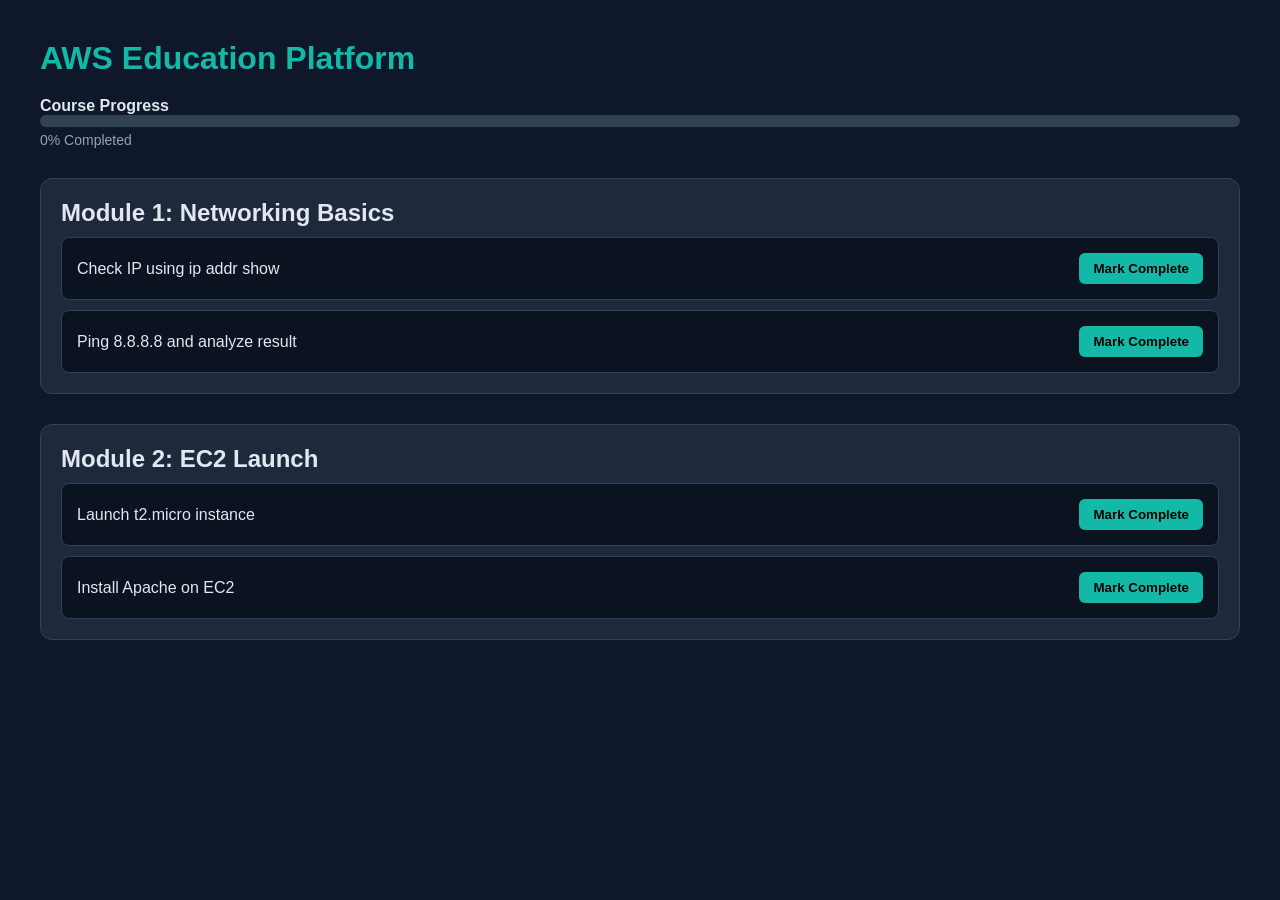
==== commit e00a17af: "Update print statement from 'Hello' to 'Goodbye'" ====
--- a/index.html
+++ b/index.html
@@ -3,699 +3,167 @@
 <head>
 <meta charset="UTF-8">
 <meta name="viewport" content="width=device-width, initial-scale=1.0">
-<title>AWS Junior Cloud Computing Associate</title>
-<link href="https://fonts.googleapis.com/css2?family=Space+Mono:wght@400;700&family=Syne:wght@400;600;700;800&display=swap" rel="stylesheet">
+<title>AWS Learning Platform</title>
+
 <style>
-  :root {
-    --bg: #0a0e1a;
-    --surface: #111827;
-    --card: #1a2236;
-    --border: #1e3a5f;
-    --aws-orange: #ff9900;
-    --aws-yellow: #ffcc00;
-    --accent-blue: #00b4d8;
-    --accent-green: #00e676;
-    --accent-red: #ff5252;
-    --text: #e8eaf6;
-    --muted: #7986a8;
-    --easy: #00e676;
-    --medium: #ffa726;
-    --hard: #ff5252;
-  }
-  * { margin: 0; padding: 0; box-sizing: border-box; }
-  body { background: var(--bg); color: var(--text); font-family: 'Syne', sans-serif; line-height: 1.6; overflow-x: hidden; }
-  body::before { content: ''; position: fixed; inset: 0; background-image: linear-gradient(rgba(255,153,0,0.03) 1px, transparent 1px), linear-gradient(90deg, rgba(255,153,0,0.03) 1px, transparent 1px); background-size: 40px 40px; pointer-events: none; z-index: 0; }
-  header { position: sticky; top: 0; z-index: 100; background: rgba(10,14,26,0.95); backdrop-filter: blur(12px); border-bottom: 1px solid var(--border); padding: 0 2rem; }
-  .header-inner { max-width: 1400px; margin: 0 auto; display: flex; align-items: center; justify-content: space-between; height: 64px; }
-  .logo { display: flex; align-items: center; gap: 12px; font-size: 1.1rem; font-weight: 800; color: var(--aws-orange); text-decoration: none; }
-  .logo-icon { width: 36px; height: 36px; background: var(--aws-orange); border-radius: 8px; display: flex; align-items: center; justify-content: center; font-size: 1.2rem; }
-  nav { display: flex; gap: 2rem; }
-  nav a { color: var(--muted); text-decoration: none; font-size: 0.85rem; font-weight: 600; letter-spacing: 0.05em; text-transform: uppercase; transition: color 0.2s; cursor: pointer; }
-  nav a:hover { color: var(--aws-orange); }
-  .progress-bar-top { position: fixed; top: 64px; left: 0; height: 3px; width: 0; background: linear-gradient(90deg, var(--aws-orange), var(--aws-yellow)); z-index: 99; transition: width 0.1s; }
-  .hero { position: relative; z-index: 1; max-width: 1400px; margin: 0 auto; padding: 80px 2rem 60px; display: grid; grid-template-columns: 1fr 380px; gap: 60px; align-items: center; }
-  .hero-badge { display: inline-flex; align-items: center; gap: 8px; background: rgba(255,153,0,0.1); border: 1px solid rgba(255,153,0,0.3); border-radius: 100px; padding: 6px 16px; font-size: 0.78rem; font-weight: 700; color: var(--aws-orange); letter-spacing: 0.08em; text-transform: uppercase; margin-bottom: 24px; }
-  .pulse { width: 8px; height: 8px; background: var(--aws-orange); border-radius: 50%; animation: pulse 1.5s infinite; }
-  @keyframes pulse { 0%, 100% { opacity: 1; transform: scale(1); } 50% { opacity: 0.4; transform: scale(0.8); } }
-  h1 { font-size: clamp(2.2rem, 4vw, 3.5rem); font-weight: 800; line-height: 1.1; margin-bottom: 20px; }
-  h1 span { background: linear-gradient(135deg, var(--aws-orange), var(--aws-yellow)); -webkit-background-clip: text; -webkit-text-fill-color: transparent; background-clip: text; }
-  .hero-desc { color: var(--muted); font-size: 1.05rem; margin-bottom: 36px; max-width: 520px; line-height: 1.7; }
-  .hero-stats { display: flex; gap: 32px; margin-bottom: 36px; }
-  .stat { text-align: center; }
-  .stat-num { font-size: 1.8rem; font-weight: 800; color: var(--aws-orange); font-family: 'Space Mono', monospace; }
-  .stat-label { font-size: 0.72rem; color: var(--muted); text-transform: uppercase; letter-spacing: 0.06em; font-weight: 600; }
-  .hero-btns { display: flex; gap: 16px; flex-wrap: wrap; }
-  .btn { display: inline-flex; align-items: center; gap: 8px; padding: 12px 28px; border-radius: 8px; font-weight: 700; font-size: 0.9rem; cursor: pointer; border: none; transition: all 0.2s; text-decoration: none; font-family: 'Syne', sans-serif; }
-  .btn-primary { background: var(--aws-orange); color: #000; }
-  .btn-primary:hover { background: var(--aws-yellow); transform: translateY(-2px); box-shadow: 0 8px 24px rgba(255,153,0,0.3); }
-  .btn-ghost { background: transparent; color: var(--text); border: 1px solid var(--border); }
-  .btn-ghost:hover { border-color: var(--aws-orange); color: var(--aws-orange); }
-  .progress-card { background: var(--card); border: 1px solid var(--border); border-radius: 20px; padding: 28px; position: relative; overflow: hidden; }
-  .progress-card::before { content: ''; position: absolute; top: -40px; right: -40px; width: 120px; height: 120px; background: radial-gradient(circle, rgba(255,153,0,0.15) 0%, transparent 70%); border-radius: 50%; }
-  .progress-card h3 { font-size: 0.8rem; text-transform: uppercase; letter-spacing: 0.08em; color: var(--muted); margin-bottom: 20px; }
-  .module-progress { display: flex; flex-direction: column; gap: 12px; }
-  .mod-item { display: flex; align-items: center; gap: 12px; font-size: 0.82rem; }
-  .mod-dot { width: 10px; height: 10px; border-radius: 50%; flex-shrink: 0; }
-  .mod-dot.done { background: var(--easy); }
-  .mod-dot.active { background: var(--aws-orange); animation: pulse 1.5s infinite; }
-  .mod-dot.todo { background: var(--border); }
-  .mod-name { flex: 1; }
-  .mod-pct { font-family: 'Space Mono', monospace; font-size: 0.75rem; color: var(--muted); }
-  .overall-progress { margin-top: 20px; padding-top: 20px; border-top: 1px solid var(--border); }
-  .overall-progress-label { display: flex; justify-content: space-between; font-size: 0.8rem; margin-bottom: 8px; }
-  .progress-track { height: 8px; background: var(--border); border-radius: 100px; overflow: hidden; }
-  .progress-fill { height: 100%; background: linear-gradient(90deg, var(--aws-orange), var(--aws-yellow)); border-radius: 100px; }
-  .main { position: relative; z-index: 1; max-width: 1400px; margin: 0 auto; padding: 0 2rem 80px; display: grid; grid-template-columns: 280px 1fr; gap: 40px; }
-  .sidebar { position: sticky; top: 80px; height: fit-content; }
-  .sidebar-section { background: var(--card); border: 1px solid var(--border); border-radius: 16px; padding: 20px; margin-bottom: 20px; }
-  .sidebar-title { font-size: 0.72rem; text-transform: uppercase; letter-spacing: 0.08em; color: var(--muted); margin-bottom: 16px; font-weight: 700; }
-  .module-nav { display: flex; flex-direction: column; gap: 4px; }
-  .module-nav-item { display: flex; align-items: center; gap: 10px; padding: 8px 12px; border-radius: 8px; cursor: pointer; transition: all 0.2s; font-size: 0.82rem; border: 1px solid transparent; }
-  .module-nav-item:hover { background: rgba(255,153,0,0.08); border-color: rgba(255,153,0,0.2); }
-  .module-nav-item.active { background: rgba(255,153,0,0.12); border-color: rgba(255,153,0,0.3); color: var(--aws-orange); }
-  .nav-num { font-family: 'Space Mono', monospace; font-size: 0.7rem; color: var(--muted); min-width: 20px; }
-  .nav-check { font-size: 0.7rem; color: var(--easy); }
-  .content { min-width: 0; }
-  .module-card { background: var(--card); border: 1px solid var(--border); border-radius: 20px; margin-bottom: 32px; overflow: hidden; transition: border-color 0.3s; animation: fadeInUp 0.4s ease; }
-  .module-card:hover { border-color: rgba(255,153,0,0.3); }
-  .module-header { padding: 28px 32px; display: flex; align-items: flex-start; justify-content: space-between; gap: 20px; cursor: pointer; border-bottom: 1px solid transparent; transition: border-color 0.3s; }
-  .module-card.expanded .module-header { border-bottom-color: var(--border); }
-  .module-header-left { display: flex; align-items: flex-start; gap: 20px; flex: 1; }
-  .module-icon { width: 52px; height: 52px; border-radius: 14px; display: flex; align-items: center; justify-content: center; font-size: 1.5rem; flex-shrink: 0; background: rgba(255,153,0,0.1); border: 1px solid rgba(255,153,0,0.2); }
-  .module-meta h2 { font-size: 1.1rem; font-weight: 700; margin-bottom: 6px; }
-  .module-tags { display: flex; gap: 8px; flex-wrap: wrap; }
-  .tag { padding: 3px 10px; border-radius: 100px; font-size: 0.7rem; font-weight: 700; letter-spacing: 0.05em; text-transform: uppercase; }
-  .tag-hands { background: rgba(0,180,216,0.15); color: var(--accent-blue); border: 1px solid rgba(0,180,216,0.3); }
-  .tag-linux { background: rgba(255,82,82,0.12); color: var(--accent-red); border: 1px solid rgba(255,82,82,0.25); }
-  .tag-checkpoint { background: rgba(0,230,118,0.12); color: var(--easy); border: 1px solid rgba(0,230,118,0.25); }
-  .tag-assessment { background: rgba(255,153,0,0.12); color: var(--aws-orange); border: 1px solid rgba(255,153,0,0.3); }
-  .expand-btn { width: 36px; height: 36px; border-radius: 8px; border: 1px solid var(--border); background: transparent; color: var(--muted); cursor: pointer; display: flex; align-items: center; justify-content: center; transition: all 0.2s; font-size: 1rem; flex-shrink: 0; }
-  .expand-btn:hover { border-color: var(--aws-orange); color: var(--aws-orange); }
-  .module-body { display: none; padding: 32px; }
-  .module-card.expanded .module-body { display: block; }
-  .section-label { display: flex; align-items: center; gap: 12px; margin-bottom: 20px; margin-top: 32px; }
-  .section-label:first-child { margin-top: 0; }
-  .section-icon { width: 32px; height: 32px; border-radius: 8px; display: flex; align-items: center; justify-content: center; font-size: 0.9rem; }
-  .section-icon.hands { background: rgba(0,180,216,0.15); }
-  .section-icon.linux { background: rgba(255,82,82,0.12); }
-  .section-icon.check { background: rgba(0,230,118,0.12); }
-  .section-icon.assess { background: rgba(255,153,0,0.12); }
-  .section-title { font-size: 0.95rem; font-weight: 700; }
-  .section-sub { font-size: 0.75rem; color: var(--muted); }
-  .steps { display: flex; flex-direction: column; gap: 16px; margin-bottom: 28px; }
-  .step { display: flex; gap: 16px; align-items: flex-start; }
-  .step-num { width: 28px; height: 28px; border-radius: 50%; background: rgba(255,153,0,0.15); border: 1px solid rgba(255,153,0,0.3); color: var(--aws-orange); font-size: 0.72rem; font-weight: 700; font-family: 'Space Mono', monospace; display: flex; align-items: center; justify-content: center; flex-shrink: 0; margin-top: 2px; }
-  .step-content h4 { font-size: 0.88rem; font-weight: 700; margin-bottom: 4px; }
-  .step-content p { font-size: 0.82rem; color: var(--muted); line-height: 1.6; }
-  .code-block { background: #0d1117; border: 1px solid #1e3a5f; border-radius: 12px; padding: 20px; margin: 12px 0; position: relative; font-family: 'Space Mono', monospace; font-size: 0.8rem; overflow-x: auto; }
-  .code-block .comment { color: #6a9955; }
-  .code-block .cmd { color: #79c0ff; }
-  .code-block .flag { color: #ff7b72; }
-  .code-block .arg { color: #ffa657; }
-  .code-block .output { color: #7ee787; }
-  .code-block .prompt { color: var(--aws-orange); margin-right: 8px; }
-  .code-line { display: flex; align-items: flex-start; margin-bottom: 6px; flex-wrap: wrap; }
-  .code-line:last-child { margin-bottom: 0; }
-  .copy-btn { position: absolute; top: 12px; right: 12px; background: rgba(255,153,0,0.1); border: 1px solid rgba(255,153,0,0.2); color: var(--aws-orange); padding: 4px 10px; border-radius: 6px; font-size: 0.7rem; cursor: pointer; font-family: 'Syne', sans-serif; font-weight: 700; transition: all 0.2s; }
-  .copy-btn:hover { background: rgba(255,153,0,0.2); }
-  .tasks-grid { display: grid; grid-template-columns: 1fr 1fr 1fr; gap: 16px; margin-bottom: 28px; }
-  .task-card { border-radius: 14px; padding: 20px; border: 1px solid; }
-  .task-card.easy { background: rgba(0,230,118,0.06); border-color: rgba(0,230,118,0.2); }
-  .task-card.medium { background: rgba(255,167,38,0.06); border-color: rgba(255,167,38,0.2); }
-  .task-card.hard { background: rgba(255,82,82,0.06); border-color: rgba(255,82,82,0.2); }
-  .task-difficulty { font-size: 0.65rem; font-weight: 800; letter-spacing: 0.1em; text-transform: uppercase; margin-bottom: 10px; }
-  .task-card.easy .task-difficulty { color: var(--easy); }
-  .task-card.medium .task-difficulty { color: var(--medium); }
-  .task-card.hard .task-difficulty { color: var(--hard); }
-  .task-title { font-size: 0.88rem; font-weight: 700; margin-bottom: 8px; }
-  .task-desc { font-size: 0.78rem; color: var(--muted); line-height: 1.5; margin-bottom: 14px; }
-  .task-check { display: flex; align-items: center; gap: 8px; font-size: 0.75rem; color: var(--muted); cursor: pointer; padding: 6px 12px; border-radius: 8px; border: 1px solid var(--border); background: transparent; font-family: 'Syne', sans-serif; font-weight: 600; transition: all 0.2s; width: 100%; justify-content: center; }
-  .task-card.easy .task-check:hover { background: rgba(0,230,118,0.1); color: var(--easy); border-color: rgba(0,230,118,0.3); }
-  .task-card.medium .task-check:hover { background: rgba(255,167,38,0.1); color: var(--medium); border-color: rgba(255,167,38,0.3); }
-  .task-card.hard .task-check:hover { background: rgba(255,82,82,0.1); color: var(--hard); border-color: rgba(255,82,82,0.3); }
-  .checkpoint-box { background: rgba(0,230,118,0.05); border: 1px solid rgba(0,230,118,0.2); border-radius: 14px; padding: 20px 24px; margin-bottom: 24px; }
-  .checkpoint-title { display: flex; align-items: center; gap: 10px; font-size: 0.9rem; font-weight: 700; color: var(--easy); margin-bottom: 12px; }
-  .checkpoint-items { display: flex; flex-direction: column; gap: 8px; }
-  .checkpoint-item { display: flex; align-items: center; gap: 10px; font-size: 0.82rem; color: var(--muted); cursor: pointer; padding: 6px 0; transition: color 0.2s; }
-  .checkpoint-item:hover { color: var(--text); }
-  .checkbox { width: 18px; height: 18px; border: 1.5px solid var(--border); border-radius: 5px; display: flex; align-items: center; justify-content: center; flex-shrink: 0; transition: all 0.2s; font-size: 0.7rem; }
-  .checkpoint-item.checked .checkbox { background: var(--easy); border-color: var(--easy); color: #000; }
-  .assessment-box { background: rgba(255,153,0,0.05); border: 1px solid rgba(255,153,0,0.2); border-radius: 14px; padding: 24px; }
-  .assessment-title { font-size: 0.95rem; font-weight: 700; color: var(--aws-orange); margin-bottom: 16px; }
-  .quiz-question { margin-bottom: 20px; padding-bottom: 20px; border-bottom: 1px solid var(--border); }
-  .quiz-question:last-child { border-bottom: none; margin-bottom: 0; padding-bottom: 0; }
-  .quiz-q { font-size: 0.88rem; font-weight: 600; margin-bottom: 12px; line-height: 1.5; }
-  .quiz-options { display: flex; flex-direction: column; gap: 8px; }
-  .quiz-option { display: flex; align-items: center; gap: 10px; padding: 10px 14px; border-radius: 8px; border: 1px solid var(--border); cursor: pointer; font-size: 0.82rem; transition: all 0.2s; background: transparent; color: var(--text); text-align: left; font-family: 'Syne', sans-serif; width: 100%; }
-  .quiz-option:hover { border-color: var(--aws-orange); background: rgba(255,153,0,0.06); }
-  .quiz-option.correct { border-color: var(--easy); background: rgba(0,230,118,0.1); color: var(--easy); }
-  .quiz-option.wrong { border-color: var(--hard); background: rgba(255,82,82,0.1); color: var(--hard); }
-  .option-letter { width: 22px; height: 22px; border-radius: 50%; background: rgba(255,255,255,0.05); font-size: 0.7rem; font-weight: 700; display: flex; align-items: center; justify-content: center; flex-shrink: 0; font-family: 'Space Mono', monospace; }
-  .info-box { background: rgba(0,180,216,0.05); border: 1px solid rgba(0,180,216,0.2); border-radius: 10px; padding: 14px 18px; font-size: 0.82rem; color: var(--accent-blue); margin: 12px 0; display: flex; gap: 10px; align-items: flex-start; }
-  footer { position: relative; z-index: 1; border-top: 1px solid var(--border); padding: 32px 2rem; text-align: center; color: var(--muted); font-size: 0.8rem; }
-  footer span { color: var(--aws-orange); }
-  @media (max-width: 900px) {
-    .hero { grid-template-columns: 1fr; }
-    .main { grid-template-columns: 1fr; }
-    .sidebar { position: static; }
-    .tasks-grid { grid-template-columns: 1fr; }
-    nav { display: none; }
-  }
-  @keyframes fadeInUp { from { opacity: 0; transform: translateY(20px); } to { opacity: 1; transform: translateY(0); } }
+:root{
+  --bg:#0f172a;
+  --card:#1e293b;
+  --accent:#14b8a6;
+  --accent-light:#2dd4bf;
+  --text:#e2e8f0;
+  --muted:#94a3b8;
+  --border:#334155;
+  --success:#22c55e;
+}
+
+*{margin:0;padding:0;box-sizing:border-box}
+body{
+  background:var(--bg);
+  color:var(--text);
+  font-family:Arial, sans-serif;
+  padding:40px;
+}
+
+h1{margin-bottom:20px;color:var(--accent)}
+
+.module{
+  background:var(--card);
+  padding:20px;
+  border-radius:12px;
+  margin-bottom:30px;
+  border:1px solid var(--border);
+}
+
+.task{
+  background:#0b1220;
+  padding:15px;
+  border-radius:8px;
+  margin-top:10px;
+  border:1px solid var(--border);
+  display:flex;
+  justify-content:space-between;
+  align-items:center;
+}
+
+button{
+  padding:8px 14px;
+  border:none;
+  border-radius:6px;
+  background:var(--accent);
+  color:#000;
+  font-weight:bold;
+  cursor:pointer;
+}
+
+button:hover{
+  background:var(--accent-light);
+}
+
+.progress-box{
+  margin-bottom:30px;
+}
+
+.progress-track{
+  height:12px;
+  background:var(--border);
+  border-radius:20px;
+  overflow:hidden;
+}
+
+.progress-fill{
+  height:100%;
+  width:0%;
+  background:var(--accent);
+  transition:0.3s;
+}
+
+.small{
+  font-size:14px;
+  color:var(--muted);
+  margin-top:5px;
+}
+
+.completed{
+  background:var(--success) !important;
+  color:#000 !important;
+}
 </style>
 </head>
+
 <body>
 
-<div class="progress-bar-top" id="progressBarTop"></div>
+<h1>AWS Education Platform</h1>
 
-<header>
-  <div class="header-inner">
-    <a class="logo" href="#"><div class="logo-icon">☁️</div>AWS Junior Associate</a>
-    <nav>
-      <a onclick="document.getElementById('modules').scrollIntoView({behavior:'smooth'})">Modules</a>
-      <a onclick="document.getElementById('linux-section').scrollIntoView({behavior:'smooth'})">Linux</a>
-      <a onclick="document.getElementById('assess-section').scrollIntoView({behavior:'smooth'})">Assessments</a>
-      <a onclick="document.getElementById('tasks-section').scrollIntoView({behavior:'smooth'})">Tasks</a>
-    </nav>
-    <div style="font-family:'Space Mono',monospace;font-size:0.75rem;color:var(--aws-orange);">Batch: 01 Dec 2025</div>
+<div class="progress-box">
+  <strong>Course Progress</strong>
+  <div class="progress-track">
+    <div class="progress-fill" id="progressBar"></div>
   </div>
-</header>
+  <div class="small" id="progressText">0% Completed</div>
+</div>
 
-<div class="hero">
-  <div>
-    <div class="hero-badge"><div class="pulse"></div>Active Course</div>
-    <h1>AWS Junior Cloud<br><span>Computing Associate</span></h1>
-    <p class="hero-desc">Networking முதல் Cloud deployment வரை — step-by-step hands-on labs, Linux commands, checkpoints, மற்றும் assessments உடன் AWS learn பண்ணுங்க.</p>
-    <div class="hero-stats">
-      <div class="stat"><div class="stat-num">12</div><div class="stat-label">Modules</div></div>
-      <div class="stat"><div class="stat-num">48+</div><div class="stat-label">Hands-On</div></div>
-      <div class="stat"><div class="stat-num">36+</div><div class="stat-label">Linux Cmds</div></div>
-      <div class="stat"><div class="stat-num">3</div><div class="stat-label">Levels</div></div>
-    </div>
-    <div class="hero-btns">
-      <button class="btn btn-primary" onclick="document.querySelector('.module-card').classList.add('expanded');document.querySelector('.module-card .expand-btn').textContent='▲'">▶ Start Learning</button>
-      <a class="btn btn-ghost" href="https://github.com" target="_blank">⭐ GitHub</a>
-    </div>
+<div class="module">
+  <h2>Module 1: Networking Basics</h2>
+
+  <div class="task">
+    <span>Check IP using ip addr show</span>
+    <button class="task-btn">Mark Complete</button>
   </div>
-  <div>
-    <div class="progress-card">
-      <h3>📊 Course Progress</h3>
-      <div class="module-progress">
-        <div class="mod-item"><div class="mod-dot done"></div><span class="mod-name">Networking Basics</span><span class="mod-pct">100%</span></div>
-        <div class="mod-item"><div class="mod-dot done"></div><span class="mod-name">Switching & Routing</span><span class="mod-pct">100%</span></div>
-        <div class="mod-item"><div class="mod-dot active"></div><span class="mod-name">Enterprise Networking</span><span class="mod-pct">60%</span></div>
-        <div class="mod-item"><div class="mod-dot todo"></div><span class="mod-name">Red Hat Admin</span><span class="mod-pct">0%</span></div>
-        <div class="mod-item"><div class="mod-dot todo"></div><span class="mod-name">AWS Cloud & VPC</span><span class="mod-pct">0%</span></div>
-        <div class="mod-item"><div class="mod-dot todo"></div><span class="mod-name">IAM & EC2</span><span class="mod-pct">0%</span></div>
-      </div>
-      <div class="overall-progress">
-        <div class="overall-progress-label"><span style="font-size:0.8rem;font-weight:700;">Overall</span><span style="font-family:'Space Mono',monospace;font-size:0.8rem;color:var(--aws-orange);">35%</span></div>
-        <div class="progress-track"><div class="progress-fill" style="width:35%"></div></div>
-      </div>
-    </div>
+
+  <div class="task">
+    <span>Ping 8.8.8.8 and analyze result</span>
+    <button class="task-btn">Mark Complete</button>
   </div>
 </div>
 
-<div class="main" id="modules">
-  <div class="sidebar">
-    <div class="sidebar-section">
-      <div class="sidebar-title">All Modules</div>
-      <div class="module-nav">
-        <div class="module-nav-item active" onclick="setActive(this)"><span class="nav-check">✓</span><span class="nav-num">01</span>Intro to Networks</div>
-        <div class="module-nav-item" onclick="setActive(this)"><span class="nav-check">✓</span><span class="nav-num">02</span>Switching & Routing</div>
-        <div class="module-nav-item" onclick="setActive(this)"><span class="nav-num">03</span>Enterprise Networking</div>
-        <div class="module-nav-item" onclick="setActive(this)"><span class="nav-num">04</span>Red Hat Admin I</div>
-        <div class="module-nav-item" onclick="setActive(this)"><span class="nav-num">05</span>Red Hat Admin II</div>
-        <div class="module-nav-item" onclick="setActive(this)"><span class="nav-num">06</span>Intro to Cloud</div>
-        <div class="module-nav-item" onclick="setActive(this)"><span class="nav-num">07</span>Virtual Private Cloud</div>
-        <div class="module-nav-item" onclick="setActive(this)"><span class="nav-num">08</span>NAT Gateway</div>
-        <div class="module-nav-item" onclick="setActive(this)"><span class="nav-num">09</span>Network ACL</div>
-        <div class="module-nav-item" onclick="setActive(this)"><span class="nav-num">10</span>EC2 & EBS</div>
-        <div class="module-nav-item" onclick="setActive(this)"><span class="nav-num">11</span>IAM</div>
-        <div class="module-nav-item" onclick="setActive(this)"><span class="nav-num">12</span>S3, CloudWatch & Route53</div>
-      </div>
-    </div>
-    <div class="sidebar-section">
-      <div class="sidebar-title">Legend</div>
-      <div style="display:flex;flex-direction:column;gap:8px;font-size:0.78rem;">
-        <div style="display:flex;align-items:center;gap:8px;"><span style="width:12px;height:12px;background:rgba(0,180,216,0.4);border-radius:3px;display:inline-block;"></span> Hands-On Lab</div>
-        <div style="display:flex;align-items:center;gap:8px;"><span style="width:12px;height:12px;background:rgba(255,82,82,0.4);border-radius:3px;display:inline-block;"></span> Linux Commands</div>
-        <div style="display:flex;align-items:center;gap:8px;"><span style="width:12px;height:12px;background:rgba(0,230,118,0.4);border-radius:3px;display:inline-block;"></span> Checkpoint</div>
-        <div style="display:flex;align-items:center;gap:8px;"><span style="width:12px;height:12px;background:rgba(255,153,0,0.4);border-radius:3px;display:inline-block;"></span> Assessment</div>
-        <div style="margin-top:8px;padding-top:8px;border-top:1px solid var(--border);">
-          <div style="display:flex;align-items:center;gap:8px;margin-bottom:4px;"><span style="color:var(--easy);font-weight:700;">🟢</span> Easy Task</div>
-          <div style="display:flex;align-items:center;gap:8px;margin-bottom:4px;"><span style="color:var(--medium);font-weight:700;">🟡</span> Medium Task</div>
-          <div style="display:flex;align-items:center;gap:8px;"><span style="color:var(--hard);font-weight:700;">🔴</span> Hard Task</div>
-        </div>
-      </div>
-    </div>
+<div class="module">
+  <h2>Module 2: EC2 Launch</h2>
+
+  <div class="task">
+    <span>Launch t2.micro instance</span>
+    <button class="task-btn">Mark Complete</button>
   </div>
 
-  <div class="content">
-
-    <!-- MODULE 1 -->
-    <div class="module-card" id="m1">
-      <div class="module-header" onclick="toggle('m1')">
-        <div class="module-header-left">
-          <div class="module-icon">🌐</div>
-          <div class="module-meta">
-            <h2>Module 1: Introduction to Networks</h2>
-            <div class="module-tags">
-              <span class="tag tag-hands">Hands-On</span>
-              <span class="tag tag-linux">Linux</span>
-              <span class="tag tag-checkpoint">Checkpoint</span>
-              <span class="tag tag-assessment">Assessment</span>
-            </div>
-          </div>
-        </div>
-        <button class="expand-btn">▼</button>
-      </div>
-      <div class="module-body">
-        <div class="section-label">
-          <div class="section-icon hands">🔬</div>
-          <div><div class="section-title">Hands-On Lab — Network Basics</div><div class="section-sub">IP configuration & connectivity testing</div></div>
-        </div>
-        <div class="steps">
-          <div class="step"><div class="step-num">01</div><div class="step-content"><h4>Network Interface Identify பண்ணுங்க</h4><p>Terminal open பண்ணி <code>ip addr show</code> run பண்ணுங்க. eth0 (wired) மற்றும் lo (loopback 127.0.0.1) interfaces காண்பிக்கும். உங்கள் IP address note பண்ணுங்க.</p></div></div>
-          <div class="step"><div class="step-num">02</div><div class="step-content"><h4>Subnet Mask புரிஞ்சுக்கோங்க</h4><p>192.168.1.0/24 → /24 = 255.255.255.0. இந்த network-ல் 256 addresses இருக்கும் — 1 network, 1 broadcast, 254 usable hosts. /25 என்றால் 126 hosts, /26 என்றால் 62 hosts.</p></div></div>
-          <div class="step"><div class="step-num">03</div><div class="step-content"><h4>Ping Test பண்ணுங்க</h4><p>Gateway-க்கு ping பண்ணுங்க: <code>ping -c 4 192.168.1.1</code>. 4 packets send → 4 receive ஆனால் = network OK. "Request timeout" வந்தால் = connectivity problem.</p></div></div>
-          <div class="step"><div class="step-num">04</div><div class="step-content"><h4>Traceroute — Path பார்க்க</h4><p><code>traceroute google.com</code> run பண்ணுங்க. உங்கள் packet எந்த routers-வழியாக travel பண்றது என்று காட்டும். ஒவ்வொரு line = ஒரு hop (router).</p></div></div>
-          <div class="step"><div class="step-num">05</div><div class="step-content"><h4>DNS Lookup</h4><p><code>nslookup google.com</code> அல்லது <code>dig google.com</code> run பண்ணுங்க. Domain name → IP address convert ஆவதை பாருங்க. DNS server 8.8.8.8 use பண்றால் Google DNS.</p></div></div>
-        </div>
-
-        <div class="section-label" id="linux-section">
-          <div class="section-icon linux">🐧</div>
-          <div><div class="section-title">Linux Commands — Detailed Explanation</div><div class="section-sub">Every command with output explanation</div></div>
-        </div>
-        <div class="info-box"><span>💡</span><span>ஒவ்வொரு command-ம் terminal-ல் type பண்ணி practice பண்ணுங்க. Output பார்த்து understand பண்ணுங்க. Questions வந்தால் note பண்ணிக்கோங்க.</span></div>
-        <div class="code-block">
-          <button class="copy-btn" onclick="copyCode(this)">Copy</button>
-          <div class="code-line"><span class="comment"># ═══ 1. NETWORK INTERFACES ═══</span></div>
-          <div class="code-line"><span class="prompt">$</span><span class="cmd">ip addr show</span>&nbsp;&nbsp;&nbsp;&nbsp;&nbsp;&nbsp;&nbsp;&nbsp;&nbsp;&nbsp;&nbsp;&nbsp;&nbsp;&nbsp;<span class="comment"># All interfaces list</span></div>
-          <div class="code-line"><span class="prompt">$</span><span class="cmd">ip addr show eth0</span>&nbsp;&nbsp;&nbsp;&nbsp;&nbsp;&nbsp;&nbsp;&nbsp;&nbsp;<span class="comment"># Specific interface</span></div>
-          <div class="code-line"><span class="prompt">$</span><span class="cmd">ifconfig</span>&nbsp;&nbsp;&nbsp;&nbsp;&nbsp;&nbsp;&nbsp;&nbsp;&nbsp;&nbsp;&nbsp;&nbsp;&nbsp;&nbsp;&nbsp;&nbsp;&nbsp;&nbsp;<span class="comment"># Old method (net-tools)</span></div>
-          <br>
-          <div class="code-line"><span class="comment"># ═══ 2. CONNECTIVITY TEST ═══</span></div>
-          <div class="code-line"><span class="prompt">$</span><span class="cmd">ping</span> <span class="flag">-c 4</span> <span class="arg">8.8.8.8</span>&nbsp;&nbsp;&nbsp;&nbsp;&nbsp;&nbsp;&nbsp;&nbsp;<span class="comment"># -c = count (4 packets)</span></div>
-          <div class="code-line"><span class="prompt">$</span><span class="cmd">ping</span> <span class="flag">-c 4 -i 0.5</span> <span class="arg">google.com</span>&nbsp;<span class="comment"># -i = interval (0.5 sec)</span></div>
-          <div class="code-line"><span class="output"># Output example:</span></div>
-          <div class="code-line"><span class="output"># 64 bytes from 8.8.8.8: icmp_seq=1 ttl=118 time=12.3 ms</span></div>
-          <div class="code-line"><span class="output"># time= value குறைவாக இருந்தால் network fast</span></div>
-          <br>
-          <div class="code-line"><span class="comment"># ═══ 3. ROUTING TABLE ═══</span></div>
-          <div class="code-line"><span class="prompt">$</span><span class="cmd">ip route show</span>&nbsp;&nbsp;&nbsp;&nbsp;&nbsp;&nbsp;&nbsp;&nbsp;&nbsp;&nbsp;&nbsp;&nbsp;<span class="comment"># All routes</span></div>
-          <div class="code-line"><span class="prompt">$</span><span class="cmd">route</span> <span class="flag">-n</span>&nbsp;&nbsp;&nbsp;&nbsp;&nbsp;&nbsp;&nbsp;&nbsp;&nbsp;&nbsp;&nbsp;&nbsp;&nbsp;&nbsp;&nbsp;&nbsp;&nbsp;<span class="comment"># Numeric format</span></div>
-          <div class="code-line"><span class="output"># "default via 192.168.1.1" = default gateway</span></div>
-          <br>
-          <div class="code-line"><span class="comment"># ═══ 4. TRACEROUTE ═══</span></div>
-          <div class="code-line"><span class="prompt">$</span><span class="cmd">traceroute</span> <span class="arg">google.com</span></div>
-          <div class="code-line"><span class="prompt">$</span><span class="cmd">tracepath</span> <span class="arg">google.com</span>&nbsp;&nbsp;&nbsp;&nbsp;&nbsp;<span class="comment"># Alternative (no sudo needed)</span></div>
-          <br>
-          <div class="code-line"><span class="comment"># ═══ 5. DNS LOOKUP ═══</span></div>
-          <div class="code-line"><span class="prompt">$</span><span class="cmd">nslookup</span> <span class="arg">google.com</span></div>
-          <div class="code-line"><span class="prompt">$</span><span class="cmd">dig</span> <span class="arg">google.com</span>&nbsp;&nbsp;&nbsp;&nbsp;&nbsp;&nbsp;&nbsp;&nbsp;&nbsp;&nbsp;&nbsp;<span class="comment"># Detailed DNS info</span></div>
-          <div class="code-line"><span class="prompt">$</span><span class="cmd">dig</span> <span class="arg">google.com</span> <span class="flag">+short</span>&nbsp;&nbsp;&nbsp;<span class="comment"># IP only</span></div>
-          <div class="code-line"><span class="prompt">$</span><span class="cmd">cat</span> <span class="arg">/etc/resolv.conf</span>&nbsp;&nbsp;&nbsp;&nbsp;&nbsp;<span class="comment"># DNS server config file</span></div>
-          <br>
-          <div class="code-line"><span class="comment"># ═══ 6. OPEN PORTS ═══</span></div>
-          <div class="code-line"><span class="prompt">$</span><span class="cmd">netstat</span> <span class="flag">-tuln</span>&nbsp;&nbsp;&nbsp;&nbsp;&nbsp;&nbsp;&nbsp;&nbsp;&nbsp;&nbsp;&nbsp;&nbsp;<span class="comment"># -t=TCP -u=UDP -l=listening -n=numeric</span></div>
-          <div class="code-line"><span class="prompt">$</span><span class="cmd">ss</span> <span class="flag">-tuln</span>&nbsp;&nbsp;&nbsp;&nbsp;&nbsp;&nbsp;&nbsp;&nbsp;&nbsp;&nbsp;&nbsp;&nbsp;&nbsp;&nbsp;&nbsp;&nbsp;<span class="comment"># Modern replacement for netstat</span></div>
-          <br>
-          <div class="code-line"><span class="comment"># ═══ 7. HOSTNAME ═══</span></div>
-          <div class="code-line"><span class="prompt">$</span><span class="cmd">hostname</span>&nbsp;&nbsp;&nbsp;&nbsp;&nbsp;&nbsp;&nbsp;&nbsp;&nbsp;&nbsp;&nbsp;&nbsp;&nbsp;&nbsp;&nbsp;&nbsp;&nbsp;<span class="comment"># Machine name</span></div>
-          <div class="code-line"><span class="prompt">$</span><span class="cmd">hostname</span> <span class="flag">-I</span>&nbsp;&nbsp;&nbsp;&nbsp;&nbsp;&nbsp;&nbsp;&nbsp;&nbsp;&nbsp;&nbsp;&nbsp;&nbsp;&nbsp;<span class="comment"># All IPs</span></div>
-          <div class="code-line"><span class="prompt">$</span><span class="cmd">cat</span> <span class="arg">/etc/hosts</span>&nbsp;&nbsp;&nbsp;&nbsp;&nbsp;&nbsp;&nbsp;&nbsp;&nbsp;&nbsp;&nbsp;<span class="comment"># Local DNS mappings</span></div>
-        </div>
-
-        <div class="section-label" id="tasks-section">
-          <div class="section-icon assess">🎯</div>
-          <div><div class="section-title">Practice Tasks</div><div class="section-sub">Easy → Medium → Hard — ஒவ்வொன்னா complete பண்ணுங்க</div></div>
-        </div>
-        <div class="tasks-grid">
-          <div class="task-card easy">
-            <div class="task-difficulty">🟢 Easy</div>
-            <div class="task-title">Basic Network Info</div>
-            <div class="task-desc"><code>ip addr show</code> run பண்ணி உங்கள் IP address, subnet mask note பண்ணுங்க. <code>ping -c 4 8.8.8.8</code> run பண்ணி screenshot எடுங்க.</div>
-            <button class="task-check" onclick="markDone(this)">☐ Mark Complete</button>
-          </div>
-          <div class="task-card medium">
-            <div class="task-difficulty">🟡 Medium</div>
-            <div class="task-title">Subnet Calculation</div>
-            <div class="task-desc">192.168.10.0/26 network-க்கு: Subnet mask, usable hosts count, first IP, last IP, broadcast address calculate பண்ணுங்க. Steps எழுதுங்க.</div>
-            <button class="task-check" onclick="markDone(this)">☐ Mark Complete</button>
-          </div>
-          <div class="task-card hard">
-            <div class="task-difficulty">🔴 Hard</div>
-            <div class="task-title">Bash Script — Network Monitor</div>
-            <div class="task-desc">5 different IPs-க்கு ping பண்ணி, UP/DOWN status print பண்ண bash script எழுதுங்க. Loop, if-else, exit code use பண்ணுங்க.</div>
-            <button class="task-check" onclick="markDone(this)">☐ Mark Complete</button>
-          </div>
-        </div>
-        <div class="code-block" style="margin-bottom:28px;">
-          <button class="copy-btn" onclick="copyCode(this)">Copy</button>
-          <div class="code-line"><span class="comment"># Hard Task Solution — Network Monitor Script</span></div>
-          <div class="code-line"><span class="comment">#!/bin/bash</span></div>
-          <br>
-          <div class="code-line"><span class="arg">HOSTS</span>=("8.8.8.8" "8.8.4.4" "192.168.1.1" "192.168.1.254" "10.0.0.1")</div>
-          <br>
-          <div class="code-line"><span class="cmd">for</span> <span class="arg">host</span> <span class="cmd">in</span> "${HOSTS[@]}"; <span class="cmd">do</span></div>
-          <div class="code-line">&nbsp;&nbsp;<span class="cmd">ping</span> <span class="flag">-c 1 -W 2</span> <span class="arg">$host</span> &gt; /dev/null 2&gt;&amp;1</div>
-          <div class="code-line">&nbsp;&nbsp;<span class="cmd">if</span> [ $? -eq 0 ]; <span class="cmd">then</span></div>
-          <div class="code-line">&nbsp;&nbsp;&nbsp;&nbsp;<span class="output">echo "✅ $host — UP"</span></div>
-          <div class="code-line">&nbsp;&nbsp;<span class="cmd">else</span></div>
-          <div class="code-line">&nbsp;&nbsp;&nbsp;&nbsp;<span class="accent-red">echo "❌ $host — DOWN"</span></div>
-          <div class="code-line">&nbsp;&nbsp;<span class="cmd">fi</span></div>
-          <div class="code-line"><span class="cmd">done</span></div>
-          <br>
-          <div class="code-line"><span class="comment"># Run: chmod +x monitor.sh && ./monitor.sh</span></div>
-        </div>
-
-        <div class="section-label" id="assess-section">
-          <div class="section-icon check">✅</div>
-          <div><div class="section-title">Checkpoint — இந்த module தெரியுமா?</div></div>
-        </div>
-        <div class="checkpoint-box">
-          <div class="checkpoint-title">✅ Module 1 Checkpoint</div>
-          <div class="checkpoint-items">
-            <div class="checkpoint-item" onclick="chk(this)"><div class="checkbox"></div>OSI Model 7 layers order-ல் சொல்ல தெரியுமா?</div>
-            <div class="checkpoint-item" onclick="chk(this)"><div class="checkbox"></div>IP address vs MAC address வித்தியாசம் explain பண்ண தெரியுமா?</div>
-            <div class="checkpoint-item" onclick="chk(this)"><div class="checkbox"></div>/24, /25, /26 subnet hosts count சொல்ல தெரியுமா?</div>
-            <div class="checkpoint-item" onclick="chk(this)"><div class="checkbox"></div>ping, traceroute, netstat output படிக்க தெரியுமா?</div>
-            <div class="checkpoint-item" onclick="chk(this)"><div class="checkbox"></div>DNS என்றால் என்ன? nslookup, dig use பண்ண தெரியுமா?</div>
-          </div>
-        </div>
-
-        <div class="section-label">
-          <div class="section-icon assess">📝</div>
-          <div><div class="section-title">Final Assessment</div></div>
-        </div>
-        <div class="assessment-box">
-          <div class="assessment-title">📝 Module 1 Final Assessment</div>
-          <div class="quiz-question">
-            <div class="quiz-q">Q1. 192.168.1.0/24 network-ல் எத்தனை usable host IPs?</div>
-            <div class="quiz-options">
-              <button class="quiz-option" onclick="ans(this,false)"><span class="option-letter">A</span>256</button>
-              <button class="quiz-option" onclick="ans(this,true)"><span class="option-letter">B</span>254</button>
-              <button class="quiz-option" onclick="ans(this,false)"><span class="option-letter">C</span>255</button>
-              <button class="quiz-option" onclick="ans(this,false)"><span class="option-letter">D</span>128</button>
-            </div>
-          </div>
-          <div class="quiz-question">
-            <div class="quiz-q">Q2. ping -c 4 command-ல் -c 4 என்றால் என்ன?</div>
-            <div class="quiz-options">
-              <button class="quiz-option" onclick="ans(this,false)"><span class="option-letter">A</span>4 seconds timeout</button>
-              <button class="quiz-option" onclick="ans(this,true)"><span class="option-letter">B</span>4 packets மட்டும் send பண்ணு</button>
-              <button class="quiz-option" onclick="ans(this,false)"><span class="option-letter">C</span>4 bytes packet size</button>
-              <button class="quiz-option" onclick="ans(this,false)"><span class="option-letter">D</span>4 connections open</button>
-            </div>
-          </div>
-          <div class="quiz-question">
-            <div class="quiz-q">Q3. OSI Model-ல் TCP operate ஆகும் layer எது?</div>
-            <div class="quiz-options">
-              <button class="quiz-option" onclick="ans(this,false)"><span class="option-letter">A</span>Layer 2 — Data Link</button>
-              <button class="quiz-option" onclick="ans(this,false)"><span class="option-letter">B</span>Layer 3 — Network</button>
-              <button class="quiz-option" onclick="ans(this,true)"><span class="option-letter">C</span>Layer 4 — Transport</button>
-              <button class="quiz-option" onclick="ans(this,false)"><span class="option-letter">D</span>Layer 7 — Application</button>
-            </div>
-          </div>
-        </div>
-      </div>
-    </div>
-
-    <!-- MODULE 10 EC2 -->
-    <div class="module-card" id="m10">
-      <div class="module-header" onclick="toggle('m10')">
-        <div class="module-header-left">
-          <div class="module-icon">⚡</div>
-          <div class="module-meta">
-            <h2>Module 10: EC2 & Elastic Block Storage</h2>
-            <div class="module-tags">
-              <span class="tag tag-hands">Hands-On</span>
-              <span class="tag tag-linux">Linux</span>
-              <span class="tag tag-checkpoint">Checkpoint</span>
-              <span class="tag tag-assessment">Assessment</span>
-            </div>
-          </div>
-        </div>
-        <button class="expand-btn">▼</button>
-      </div>
-      <div class="module-body">
-        <div class="section-label">
-          <div class="section-icon hands">🔬</div>
-          <div><div class="section-title">Hands-On Lab — EC2 Instance Launch & Connect</div></div>
-        </div>
-        <div class="steps">
-          <div class="step"><div class="step-num">01</div><div class="step-content"><h4>AWS Console Login & EC2 Navigate</h4><p>AWS Console login பண்ணி, search bar-ல் "EC2" type பண்ணுங்க. Region: ap-south-1 (Mumbai) select பண்ணுங்க — India-க்கு latency குறைவாக இருக்கும்.</p></div></div>
-          <div class="step"><div class="step-num">02</div><div class="step-content"><h4>Launch Instance</h4><p>"Launch Instance" button click → Name: "my-first-ec2" → AMI: Amazon Linux 2023 → Instance type: t2.micro (Free tier eligible ✓). Free tier-ல் charge வராது.</p></div></div>
-          <div class="step"><div class="step-num">03</div><div class="step-content"><h4>Key Pair Create பண்ணுங்க</h4><p>"Create new key pair" → Name: "my-keypair" → Type: RSA → Format: .pem → Download பண்ணுங்க. ⚠️ இந்த file-ஐ delete பண்ணாதீங்க! இல்லாவிட்டால் instance access-ஆகாது.</p></div></div>
-          <div class="step"><div class="step-num">04</div><div class="step-content"><h4>Security Group Configure</h4><p>SSH (port 22) → My IP select பண்ணுங்க. HTTP (port 80) → Anywhere add பண்ணுங்க (web server-க்கு). Security group = cloud firewall.</p></div></div>
-          <div class="step"><div class="step-num">05</div><div class="step-content"><h4>EBS Volume Attach</h4><p>EC2 → Volumes → Create Volume → Size: 8GB, Type: gp3 → Same AZ select பண்ணுங்க → Actions → Attach to instance.</p></div></div>
-          <div class="step"><div class="step-num">06</div><div class="step-content"><h4>SSH Connect & Web Server Setup</h4><p>Terminal-ல் key pair permission fix பண்ணி SSH connect பண்ணுங்க. Apache install பண்ணி web server start பண்ணுவோம்.</p></div></div>
-        </div>
-
-        <div class="section-icon linux" style="width:32px;height:32px;border-radius:8px;display:flex;align-items:center;justify-content:center;font-size:0.9rem;float:left;margin-right:12px;margin-top:32px;"></div>
-        <div class="section-label">
-          <div class="section-icon linux">🐧</div>
-          <div><div class="section-title">Linux Commands — EC2 Management</div></div>
-        </div>
-        <div class="code-block">
-          <button class="copy-btn" onclick="copyCode(this)">Copy</button>
-          <div class="code-line"><span class="comment"># ═══ SSH CONNECT ═══</span></div>
-          <div class="code-line"><span class="prompt">$</span><span class="cmd">chmod</span> <span class="arg">400 my-keypair.pem</span>&nbsp;&nbsp;&nbsp;&nbsp;&nbsp;<span class="comment"># Permission: owner read-only</span></div>
-          <div class="code-line"><span class="prompt">$</span><span class="cmd">ssh</span> <span class="flag">-i</span> <span class="arg">my-keypair.pem ec2-user@<YOUR-PUBLIC-IP></span></div>
-          <div class="code-line"><span class="output"># ec2-user = Amazon Linux default username</span></div>
-          <div class="code-line"><span class="output"># ubuntu = Ubuntu AMI username</span></div>
-          <br>
-          <div class="code-line"><span class="comment"># ═══ SYSTEM INFO ═══</span></div>
-          <div class="code-line"><span class="prompt">$</span><span class="cmd">uname</span> <span class="flag">-a</span>&nbsp;&nbsp;&nbsp;&nbsp;&nbsp;&nbsp;&nbsp;&nbsp;&nbsp;&nbsp;&nbsp;&nbsp;&nbsp;&nbsp;&nbsp;&nbsp;&nbsp;<span class="comment"># OS version info</span></div>
-          <div class="code-line"><span class="prompt">$</span><span class="cmd">df</span> <span class="flag">-h</span>&nbsp;&nbsp;&nbsp;&nbsp;&nbsp;&nbsp;&nbsp;&nbsp;&nbsp;&nbsp;&nbsp;&nbsp;&nbsp;&nbsp;&nbsp;&nbsp;&nbsp;&nbsp;&nbsp;<span class="comment"># Disk usage (-h = human readable)</span></div>
-          <div class="code-line"><span class="prompt">$</span><span class="cmd">free</span> <span class="flag">-h</span>&nbsp;&nbsp;&nbsp;&nbsp;&nbsp;&nbsp;&nbsp;&nbsp;&nbsp;&nbsp;&nbsp;&nbsp;&nbsp;&nbsp;&nbsp;&nbsp;&nbsp;<span class="comment"># RAM usage</span></div>
-          <div class="code-line"><span class="prompt">$</span><span class="cmd">nproc</span>&nbsp;&nbsp;&nbsp;&nbsp;&nbsp;&nbsp;&nbsp;&nbsp;&nbsp;&nbsp;&nbsp;&nbsp;&nbsp;&nbsp;&nbsp;&nbsp;&nbsp;&nbsp;&nbsp;<span class="comment"># CPU core count</span></div>
-          <div class="code-line"><span class="prompt">$</span><span class="cmd">top</span>&nbsp;&nbsp;&nbsp;&nbsp;&nbsp;&nbsp;&nbsp;&nbsp;&nbsp;&nbsp;&nbsp;&nbsp;&nbsp;&nbsp;&nbsp;&nbsp;&nbsp;&nbsp;&nbsp;&nbsp;&nbsp;<span class="comment"># Live process monitor (q to quit)</span></div>
-          <br>
-          <div class="code-line"><span class="comment"># ═══ EBS VOLUME MOUNT ═══</span></div>
-          <div class="code-line"><span class="prompt">$</span><span class="cmd">lsblk</span>&nbsp;&nbsp;&nbsp;&nbsp;&nbsp;&nbsp;&nbsp;&nbsp;&nbsp;&nbsp;&nbsp;&nbsp;&nbsp;&nbsp;&nbsp;&nbsp;&nbsp;&nbsp;&nbsp;<span class="comment"># List block devices (attached volumes)</span></div>
-          <div class="code-line"><span class="output"># xvda = root volume, xvdf = attached EBS</span></div>
-          <div class="code-line"><span class="prompt">$</span><span class="cmd">sudo mkfs</span> <span class="flag">-t</span> <span class="arg">ext4 /dev/xvdf</span>&nbsp;<span class="comment"># Format as ext4</span></div>
-          <div class="code-line"><span class="prompt">$</span><span class="cmd">sudo mkdir</span> <span class="arg">/data</span>&nbsp;&nbsp;&nbsp;&nbsp;&nbsp;&nbsp;&nbsp;&nbsp;&nbsp;&nbsp;&nbsp;<span class="comment"># Mount point create</span></div>
-          <div class="code-line"><span class="prompt">$</span><span class="cmd">sudo mount</span> <span class="arg">/dev/xvdf /data</span>&nbsp;&nbsp;<span class="comment"># Mount volume</span></div>
-          <div class="code-line"><span class="prompt">$</span><span class="cmd">df</span> <span class="flag">-h</span>&nbsp;&nbsp;&nbsp;&nbsp;&nbsp;&nbsp;&nbsp;&nbsp;&nbsp;&nbsp;&nbsp;&nbsp;&nbsp;&nbsp;&nbsp;&nbsp;&nbsp;&nbsp;&nbsp;<span class="comment"># Verify mount</span></div>
-          <br>
-          <div class="code-line"><span class="comment"># Auto-mount at reboot (/etc/fstab)</span></div>
-          <div class="code-line"><span class="prompt">$</span><span class="cmd">sudo bash -c</span> <span class="arg">'echo "/dev/xvdf /data ext4 defaults,nofail 0 2" >> /etc/fstab'</span></div>
-          <br>
-          <div class="code-line"><span class="comment"># ═══ WEB SERVER INSTALL ═══</span></div>
-          <div class="code-line"><span class="prompt">$</span><span class="cmd">sudo yum update</span> <span class="flag">-y</span>&nbsp;&nbsp;&nbsp;&nbsp;&nbsp;&nbsp;&nbsp;&nbsp;<span class="comment"># Update packages</span></div>
-          <div class="code-line"><span class="prompt">$</span><span class="cmd">sudo yum install</span> <span class="arg">httpd -y</span>&nbsp;<span class="comment"># Apache install</span></div>
-          <div class="code-line"><span class="prompt">$</span><span class="cmd">sudo systemctl start</span> <span class="arg">httpd</span>&nbsp;<span class="comment"># Start service</span></div>
-          <div class="code-line"><span class="prompt">$</span><span class="cmd">sudo systemctl enable</span> <span class="arg">httpd</span><span class="comment"># Auto-start at reboot</span></div>
-          <div class="code-line"><span class="prompt">$</span><span class="cmd">sudo systemctl status</span> <span class="arg">httpd</span><span class="comment"># Check status (Active: running ✓)</span></div>
-          <br>
-          <div class="code-line"><span class="comment"># Test webpage</span></div>
-          <div class="code-line"><span class="prompt">$</span><span class="cmd">echo</span> <span class="arg">"&lt;h1&gt;Hello AWS!&lt;/h1&gt;"</span> <span class="flag">| sudo tee</span> <span class="arg">/var/www/html/index.html</span></div>
-          <div class="code-line"><span class="output"># Browser-ல் http://&lt;PUBLIC-IP&gt; type பண்ணுங்க</span></div>
-        </div>
-
-        <div class="tasks-grid">
-          <div class="task-card easy"><div class="task-difficulty">🟢 Easy</div><div class="task-title">EC2 Launch & SSH</div><div class="task-desc">t2.micro free tier instance launch பண்ணி SSH connect பண்ணுங்க. <code>uname -a</code> மற்றும் <code>df -h</code> output screenshot எடுங்க.</div><button class="task-check" onclick="markDone(this)">☐ Mark Complete</button></div>
-          <div class="task-card medium"><div class="task-difficulty">🟡 Medium</div><div class="task-title">EBS + Web Server</div><div class="task-desc">EBS volume attach → mount → Apache install → custom HTML page serve பண்ணுங்க. Public IP-ல் webpage load ஆகணும்.</div><button class="task-check" onclick="markDone(this)">☐ Mark Complete</button></div>
-          <div class="task-card hard"><div class="task-difficulty">🔴 Hard</div><div class="task-title">Auto Scaling Group</div><div class="task-desc">Launch Template → Auto Scaling Group (Min:1, Max:3) → CloudWatch CPU alarm 70% → Scale Out policy create பண்ணுங்க.</div><button class="task-check" onclick="markDone(this)">☐ Mark Complete</button></div>
-        </div>
-        <div class="checkpoint-box">
-          <div class="checkpoint-title">✅ EC2 Checkpoint</div>
-          <div class="checkpoint-items">
-            <div class="checkpoint-item" onclick="chk(this)"><div class="checkbox"></div>EC2 instance types (t2.micro, m5.large) வித்தியாசம் தெரியுமா?</div>
-            <div class="checkpoint-item" onclick="chk(this)"><div class="checkbox"></div>Key pair public/private key concept explain பண்ண தெரியுமா?</div>
-            <div class="checkpoint-item" onclick="chk(this)"><div class="checkbox"></div>EBS vs Instance Store வித்தியாசம் தெரியுமா?</div>
-            <div class="checkpoint-item" onclick="chk(this)"><div class="checkbox"></div>Security Group inbound/outbound rules configure தெரியுமா?</div>
-            <div class="checkpoint-item" onclick="chk(this)"><div class="checkbox"></div>EBS volume mount பண்ணி fstab-ல் auto-mount setup தெரியுமா?</div>
-          </div>
-        </div>
-        <div class="assessment-box">
-          <div class="assessment-title">📝 EC2 & EBS Final Assessment</div>
-          <div class="quiz-question">
-            <div class="quiz-q">Q1. EC2 instance STOP பண்ணினால் EBS data என்னாகும்?</div>
-            <div class="quiz-options">
-              <button class="quiz-option" onclick="ans(this,false)"><span class="option-letter">A</span>Delete ஆகும்</button>
-              <button class="quiz-option" onclick="ans(this,true)"><span class="option-letter">B</span>Persist ஆகும் (EBS retained)</button>
-              <button class="quiz-option" onclick="ans(this,false)"><span class="option-letter">C</span>S3-க்கு move ஆகும்</button>
-              <button class="quiz-option" onclick="ans(this,false)"><span class="option-letter">D</span>Snapshot create ஆகும்</button>
-            </div>
-          </div>
-          <div class="quiz-question">
-            <div class="quiz-q">Q2. SSH key pair file-க்கு என்ன permission set வேண்டும்?</div>
-            <div class="quiz-options">
-              <button class="quiz-option" onclick="ans(this,false)"><span class="option-letter">A</span>chmod 777</button>
-              <button class="quiz-option" onclick="ans(this,false)"><span class="option-letter">B</span>chmod 644</button>
-              <button class="quiz-option" onclick="ans(this,true)"><span class="option-letter">C</span>chmod 400</button>
-              <button class="quiz-option" onclick="ans(this,false)"><span class="option-letter">D</span>chmod 755</button>
-            </div>
-          </div>
-          <div class="quiz-question">
-            <div class="quiz-q">Q3. Free Tier-ல் எந்த EC2 instance type use பண்ணலாம்?</div>
-            <div class="quiz-options">
-              <button class="quiz-option" onclick="ans(this,false)"><span class="option-letter">A</span>m5.large</button>
-              <button class="quiz-option" onclick="ans(this,true)"><span class="option-letter">B</span>t2.micro</button>
-              <button class="quiz-option" onclick="ans(this,false)"><span class="option-letter">C</span>c5.xlarge</button>
-              <button class="quiz-option" onclick="ans(this,false)"><span class="option-letter">D</span>r5.2xlarge</button>
-            </div>
-          </div>
-        </div>
-      </div>
-    </div>
-
-    <!-- MODULE IAM -->
-    <div class="module-card" id="m11">
-      <div class="module-header" onclick="toggle('m11')">
-        <div class="module-header-left">
-          <div class="module-icon">🔐</div>
-          <div class="module-meta">
-            <h2>Module 11: AWS IAM — Identity & Access Management</h2>
-            <div class="module-tags">
-              <span class="tag tag-hands">Hands-On</span>
-              <span class="tag tag-checkpoint">Checkpoint</span>
-              <span class="tag tag-assessment">Assessment</span>
-            </div>
-          </div>
-        </div>
-        <button class="expand-btn">▼</button>
-      </div>
-      <div class="module-body">
-        <div class="section-label">
-          <div class="section-icon hands">🔬</div>
-          <div><div class="section-title">Hands-On Lab — IAM Users, Groups & Policies</div></div>
-        </div>
-        <div class="steps">
-          <div class="step"><div class="step-num">01</div><div class="step-content"><h4>IAM User Create</h4><p>IAM Console → Users → Add users → Username: "dev-user" → Console access enable → Custom password set பண்ணுங்க.</p></div></div>
-          <div class="step"><div class="step-num">02</div><div class="step-content"><h4>Group Create & Policy Attach</h4><p>"Developers" group create → "AmazonEC2ReadOnlyAccess" managed policy attach → dev-user-ஐ group-க்கு add பண்ணுங்க.</p></div></div>
-          <div class="step"><div class="step-num">03</div><div class="step-content"><h4>Custom Policy JSON Write</h4><p>Specific S3 bucket-க்கு மட்டும் access கொடுக்க custom JSON policy எழுதுவோம். Effect, Action, Resource — 3 main parts.</p></div></div>
-          <div class="step"><div class="step-num">04</div><div class="step-content"><h4>IAM Role Create</h4><p>EC2-க்கு IAM Role create பண்ணுங்க. Role attach பண்ணினால் EC2 instance S3 access credentials automatically பெறும் — hardcode பண்ண வேண்டாம்.</p></div></div>
-          <div class="step"><div class="step-num">05</div><div class="step-content"><h4>MFA Enable</h4><p>Security → root account & IAM user-க்கு MFA enable பண்ணுங்க. Google Authenticator app → QR code scan → 6-digit code enter.</p></div></div>
-        </div>
-        <div class="code-block">
-          <button class="copy-btn" onclick="copyCode(this)">Copy</button>
-          <div class="code-line"><span class="comment"># ═══ CUSTOM IAM POLICY (JSON) ═══</span></div>
-          <div class="code-line">{</div>
-          <div class="code-line">&nbsp;&nbsp;<span class="arg">"Version"</span>: <span class="output">"2012-10-17"</span>,</div>
-          <div class="code-line">&nbsp;&nbsp;<span class="arg">"Statement"</span>: [</div>
-          <div class="code-line">&nbsp;&nbsp;&nbsp;&nbsp;{</div>
-          <div class="code-line">&nbsp;&nbsp;&nbsp;&nbsp;&nbsp;&nbsp;<span class="arg">"Sid"</span>: <span class="output">"AllowS3ReadMyBucket"</span>,</div>
-          <div class="code-line">&nbsp;&nbsp;&nbsp;&nbsp;&nbsp;&nbsp;<span class="arg">"Effect"</span>: <span class="output">"Allow"</span>,&nbsp;&nbsp;&nbsp;&nbsp;&nbsp;&nbsp;&nbsp;&nbsp;&nbsp;<span class="comment">// Allow or Deny</span></div>
-          <div class="code-line">&nbsp;&nbsp;&nbsp;&nbsp;&nbsp;&nbsp;<span class="arg">"Action"</span>: [&nbsp;&nbsp;&nbsp;&nbsp;&nbsp;&nbsp;&nbsp;&nbsp;&nbsp;&nbsp;&nbsp;&nbsp;&nbsp;&nbsp;&nbsp;<span class="comment">// What actions allowed</span></div>
-          <div class="code-line">&nbsp;&nbsp;&nbsp;&nbsp;&nbsp;&nbsp;&nbsp;&nbsp;<span class="output">"s3:GetObject"</span>,&nbsp;&nbsp;&nbsp;&nbsp;&nbsp;&nbsp;&nbsp;&nbsp;<span class="comment">// Download file</span></div>
-          <div class="code-line">&nbsp;&nbsp;&nbsp;&nbsp;&nbsp;&nbsp;&nbsp;&nbsp;<span class="output">"s3:ListBucket"</span>&nbsp;&nbsp;&nbsp;&nbsp;&nbsp;&nbsp;&nbsp;&nbsp;<span class="comment">// List files</span></div>
-          <div class="code-line">&nbsp;&nbsp;&nbsp;&nbsp;&nbsp;&nbsp;],</div>
-          <div class="code-line">&nbsp;&nbsp;&nbsp;&nbsp;&nbsp;&nbsp;<span class="arg">"Resource"</span>: [&nbsp;&nbsp;&nbsp;&nbsp;&nbsp;&nbsp;&nbsp;&nbsp;&nbsp;&nbsp;&nbsp;&nbsp;&nbsp;<span class="comment">// Which resources</span></div>
-          <div class="code-line">&nbsp;&nbsp;&nbsp;&nbsp;&nbsp;&nbsp;&nbsp;&nbsp;<span class="output">"arn:aws:s3:::my-bucket"</span>,</div>
-          <div class="code-line">&nbsp;&nbsp;&nbsp;&nbsp;&nbsp;&nbsp;&nbsp;&nbsp;<span class="output">"arn:aws:s3:::my-bucket/*"</span></div>
-          <div class="code-line">&nbsp;&nbsp;&nbsp;&nbsp;&nbsp;&nbsp;]</div>
-          <div class="code-line">&nbsp;&nbsp;&nbsp;&nbsp;}</div>
-          <div class="code-line">&nbsp;&nbsp;]</div>
-          <div class="code-line">}</div>
-          <br>
-          <div class="code-line"><span class="comment"># ═══ AWS CLI — IAM Commands ═══</span></div>
-          <div class="code-line"><span class="prompt">$</span><span class="cmd">aws iam list-users</span></div>
-          <div class="code-line"><span class="prompt">$</span><span class="cmd">aws iam create-user</span> <span class="flag">--user-name</span> <span class="arg">dev-user</span></div>
-          <div class="code-line"><span class="prompt">$</span><span class="cmd">aws iam list-attached-user-policies</span> <span class="flag">--user-name</span> <span class="arg">dev-user</span></div>
-          <div class="code-line"><span class="prompt">$</span><span class="cmd">aws iam get-user</span> <span class="flag">--user-name</span> <span class="arg">dev-user</span></div>
-          <div class="code-line"><span class="prompt">$</span><span class="cmd">aws iam list-groups</span></div>
-        </div>
-        <div class="tasks-grid">
-          <div class="task-card easy"><div class="task-difficulty">🟢 Easy</div><div class="task-title">IAM User Create</div><div class="task-desc">IAM user create பண்ணி "AmazonS3ReadOnlyAccess" managed policy attach பண்ணுங்க. Console login verify பண்ணுங்க.</div><button class="task-check" onclick="markDone(this)">☐ Mark Complete</button></div>
-          <div class="task-card medium"><div class="task-difficulty">🟡 Medium</div><div class="task-title">Custom JSON Policy</div><div class="task-desc">Specific S3 bucket-க்கு read-only + other buckets deny custom policy JSON எழுதுங்க. Test பண்ணுங்க.</div><button class="task-check" onclick="markDone(this)">☐ Mark Complete</button></div>
-          <div class="task-card hard"><div class="task-difficulty">🔴 Hard</div><div class="task-title">EC2 IAM Role</div><div class="task-desc">EC2 instance-க்கு S3 access IAM Role create → attach → instance metadata API-வழியாக credentials verify பண்ணுங்க.</div><button class="task-check" onclick="markDone(this)">☐ Mark Complete</button></div>
-        </div>
-        <div class="checkpoint-box">
-          <div class="checkpoint-title">✅ IAM Checkpoint</div>
-          <div class="checkpoint-items">
-            <div class="checkpoint-item" onclick="chk(this)"><div class="checkbox"></div>User, Group, Role, Policy வித்தியாசம் explain பண்ண தெரியுமா?</div>
-            <div class="checkpoint-item" onclick="chk(this)"><div class="checkbox"></div>Principle of Least Privilege என்றால் என்ன?</div>
-            <div class="checkpoint-item" onclick="chk(this)"><div class="checkbox"></div>Managed Policy vs Inline Policy வித்தியாசம் தெரியுமா?</div>
-            <div class="checkpoint-item" onclick="chk(this)"><div class="checkbox"></div>JSON policy-ல் Effect, Action, Resource தெரியுமா?</div>
-            <div class="checkpoint-item" onclick="chk(this)"><div class="checkbox"></div>MFA enable பண்ண தெரியுமா? Root account protect பண்ண தெரியுமா?</div>
-          </div>
-        </div>
-        <div class="assessment-box">
-          <div class="assessment-title">📝 IAM Final Assessment</div>
-          <div class="quiz-question">
-            <div class="quiz-q">Q1. IAM Role vs IAM User — முக்கிய வித்தியாசம் என்ன?</div>
-            <div class="quiz-options">
-              <button class="quiz-option" onclick="ans(this,false)"><span class="option-letter">A</span>Role-க்கு password இருக்கும்</button>
-              <button class="quiz-option" onclick="ans(this,true)"><span class="option-letter">B</span>Role temporary credentials use பண்ணும்; services/users assume பண்ணலாம்</button>
-              <button class="quiz-option" onclick="ans(this,false)"><span class="option-letter">C</span>Role-ல் policy attach பண்ண முடியாது</button>
-              <button class="quiz-option" onclick="ans(this,false)"><span class="option-letter">D</span>Role மட்டும் EC2-க்கு use ஆகும்</button>
-            </div>
-          </div>
-          <div class="quiz-question">
-            <div class="quiz-q">Q2. IAM Policy "Effect": "Deny" என்றால் என்னாகும்?</div>
-            <div class="quiz-options">
-              <button class="quiz-option" onclick="ans(this,false)"><span class="option-letter">A</span>Access allow ஆகும்</button>
-              <button class="quiz-option" onclick="ans(this,true)"><span class="option-letter">B</span>Allow policies இருந்தாலும் override பண்ணி access block ஆகும்</button>
-              <button class="quiz-option" onclick="ans(this,false)"><span class="option-letter">C</span>Policy ignore ஆகும்</button>
-              <button class="quiz-option" onclick="ans(this,false)"><span class="option-letter">D</span>Admin-க்கு மட்டும் access ஆகும்</button>
-            </div>
-          </div>
-        </div>
-      </div>
-    </div>
-
-    <!-- PLACEHOLDER for remaining modules -->
-    <div style="background:var(--card);border:1px dashed var(--border);border-radius:20px;padding:48px;text-align:center;color:var(--muted);">
-      <div style="font-size:2.5rem;margin-bottom:16px;">🚧</div>
-      <div style="font-size:1.1rem;font-weight:800;margin-bottom:12px;color:var(--text);">9 More Modules Coming!</div>
-      <div style="font-size:0.85rem;line-height:1.8;max-width:500px;margin:0 auto;">Switching & Routing, Enterprise Networking, Red Hat Admin I & II, VPC, NAT Gateway, Network ACL, Load Balancer, S3, CloudWatch, Route53 & CloudFront — all with Hands-On Labs, Linux Commands, Tasks & Assessments.</div>
-      <div style="margin-top:24px;display:flex;gap:10px;justify-content:center;flex-wrap:wrap;">
-        <span class="tag tag-hands">48+ Labs</span>
-        <span class="tag tag-linux">36+ Commands</span>
-        <span class="tag tag-checkpoint">Checkpoints</span>
-        <span class="tag tag-assessment">Assessments</span>
-      </div>
-    </div>
-
+  <div class="task">
+    <span>Install Apache on EC2</span>
+    <button class="task-btn">Mark Complete</button>
   </div>
 </div>
 
-<footer>
-  <div>AWS Junior Cloud Computing Associate — Batch: <span>01 Dec 2025</span></div>
-  <div style="margin-top:8px;font-size:0.72rem;opacity:0.5;">Cloud learners-க்காக தமிழில் உருவாக்கப்பட்டது ☁️</div>
-</footer>
+<script>
 
-<script>
-function toggle(id) {
-  const c = document.getElementById(id);
-  const btn = c.querySelector('.expand-btn');
-  c.classList.toggle('expanded');
-  btn.textContent = c.classList.contains('expanded') ? '▲' : '▼';
+const buttons = document.querySelectorAll('.task-btn');
+const progressBar = document.getElementById('progressBar');
+const progressText = document.getElementById('progressText');
+
+function updateProgress(){
+  const total = buttons.length;
+  const done = document.querySelectorAll('.completed').length;
+  const percent = Math.round((done/total)*100);
+  progressBar.style.width = percent + "%";
+  progressText.innerText = percent + "% Completed";
 }
-function setActive(el) {
-  document.querySelectorAll('.module-nav-item').forEach(i => i.classList.remove('active'));
-  el.classList.add('active');
-}
-function chk(el) {
-  el.classList.toggle('checked');
-  el.querySelector('.checkbox').textContent = el.classList.contains('checked') ? '✓' : '';
-}
-function markDone(btn) {
-  btn.textContent = '✓ Completed!';
-  btn.style.opacity = '0.6';
-  btn.disabled = true;
-}
-function ans(btn, isCorrect) {
-  const opts = btn.parentElement.querySelectorAll('.quiz-option');
-  opts.forEach(o => o.disabled = true);
-  btn.classList.add(isCorrect ? 'correct' : 'wrong');
-  if (!isCorrect) opts.forEach(o => { if (o.getAttribute('onclick').includes('true')) o.classList.add('correct'); });
-}
-function copyCode(btn) {
-  const lines = btn.parentElement.querySelectorAll('.code-line');
-  let text = '';
-  lines.forEach(l => text += l.innerText + '\n');
-  navigator.clipboard.writeText(text.trim()).then(() => { btn.textContent = 'Copied!'; setTimeout(() => btn.textContent = 'Copy', 2000); });
-}
-window.addEventListener('scroll', () => {
-  const pct = (window.scrollY / (document.body.scrollHeight - window.innerHeight)) * 100;
-  document.getElementById('progressBarTop').style.width = pct + '%';
+
+buttons.forEach((btn,index)=>{
+  const key = "task_" + index;
+
+  if(localStorage.getItem(key)==="done"){
+    btn.classList.add("completed");
+    btn.innerText="Completed";
+  }
+
+  btn.addEventListener("click",()=>{
+    btn.classList.add("completed");
+    btn.innerText="Completed";
+    localStorage.setItem(key,"done");
+    updateProgress();
+  });
 });
+
+updateProgress();
+
 </script>
+
 </body>
 </html>
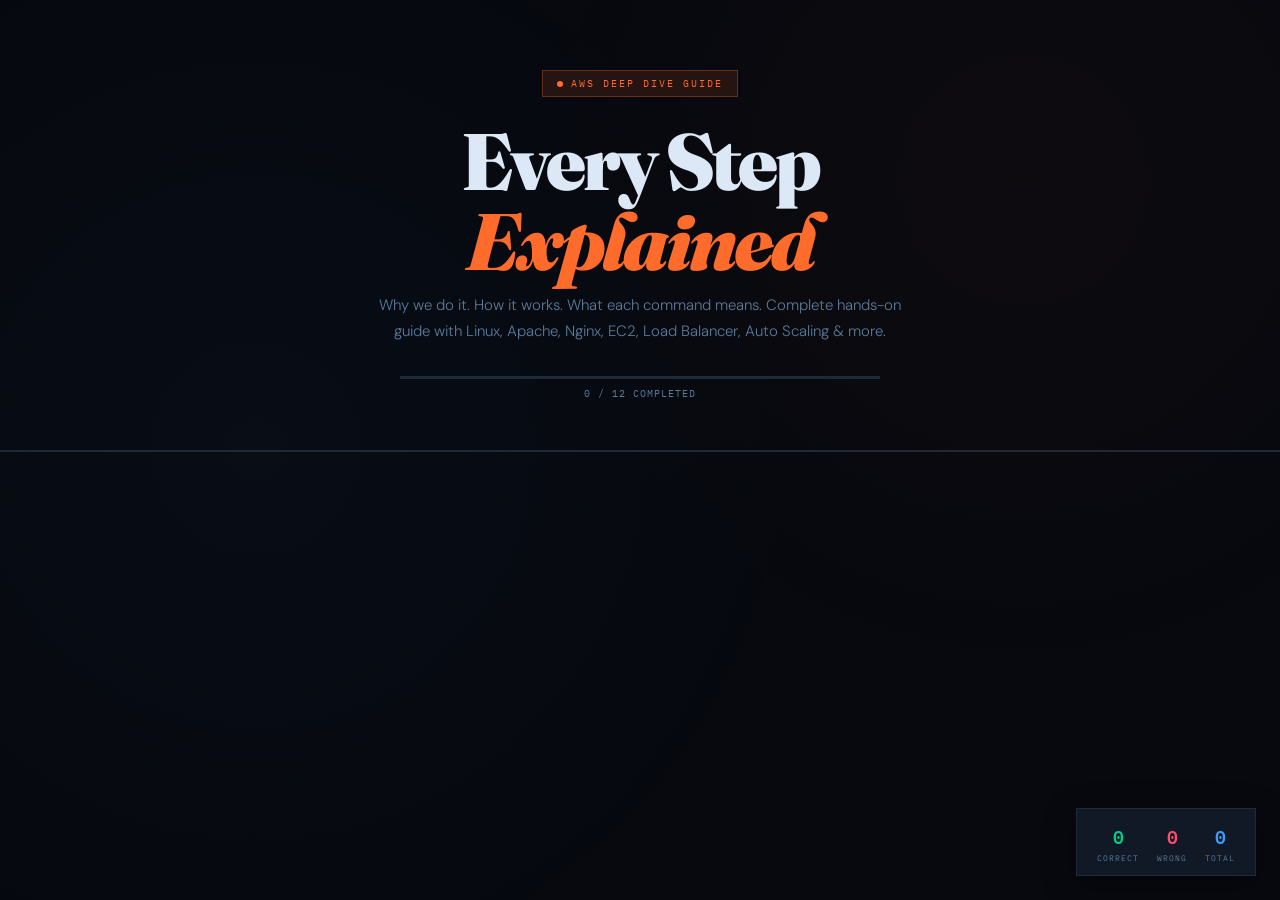
==== commit 9bdf3996: "Update print statement from 'Hello' to 'Goodbye'" ====
--- a/index.html
+++ b/index.html
@@ -3,167 +3,1841 @@
 <head>
 <meta charset="UTF-8">
 <meta name="viewport" content="width=device-width, initial-scale=1.0">
-<title>AWS Learning Platform</title>
-
+<title>AWS Deep Dive — Every Step Explained</title>
+<link href="https://fonts.googleapis.com/css2?family=IBM+Plex+Mono:wght@400;500;600&family=Fraunces:ital,wght@0,300;0,600;0,900;1,300&family=DM+Sans:wght@300;400;500;600&display=swap" rel="stylesheet">
 <style>
-:root{
-  --bg:#0f172a;
-  --card:#1e293b;
-  --accent:#14b8a6;
-  --accent-light:#2dd4bf;
-  --text:#e2e8f0;
-  --muted:#94a3b8;
-  --border:#334155;
-  --success:#22c55e;
-}
-
-*{margin:0;padding:0;box-sizing:border-box}
+:root {
+  --bg: #07090f;
+  --surface: #0d1117;
+  --card: #111927;
+  --border: #1c2a3a;
+  --border2: #243447;
+  --orange: #ff6b2b;
+  --orange-dim: rgba(255,107,43,0.12);
+  --blue: #3b9eff;
+  --blue-dim: rgba(59,158,255,0.1);
+  --green: #00d084;
+  --green-dim: rgba(0,208,132,0.1);
+  --yellow: #ffd166;
+  --yellow-dim: rgba(255,209,102,0.1);
+  --purple: #b57bee;
+  --red: #ff4d6d;
+  --text: #dce8f5;
+  --muted: #5a7a9a;
+  --muted2: #3d5a73;
+  --code: #c9d8e8;
+}
+*{margin:0;padding:0;box-sizing:border-box;}
+html{scroll-behavior:smooth;}
 body{
+  font-family:'DM Sans',sans-serif;
   background:var(--bg);
   color:var(--text);
-  font-family:Arial, sans-serif;
-  padding:40px;
-}
-
-h1{margin-bottom:20px;color:var(--accent)}
-
-.module{
-  background:var(--card);
-  padding:20px;
-  border-radius:12px;
-  margin-bottom:30px;
+  min-height:100vh;
+  overflow-x:hidden;
+}
+/* Subtle grid */
+body::before{
+  content:'';position:fixed;inset:0;
+  background-image:radial-gradient(circle at 20% 50%, rgba(59,158,255,0.03) 0%, transparent 50%),
+    radial-gradient(circle at 80% 20%, rgba(255,107,43,0.03) 0%, transparent 40%);
+  pointer-events:none;z-index:0;
+}
+
+/* ── HEADER ── */
+.site-header{
+  position:relative;z-index:10;
+  padding:70px 24px 50px;
+  text-align:center;
+  border-bottom:1px solid var(--border);
+}
+.eyebrow{
+  display:inline-flex;align-items:center;gap:8px;
+  background:var(--orange-dim);border:1px solid rgba(255,107,43,0.3);
+  color:var(--orange);font-family:'IBM Plex Mono',monospace;
+  font-size:10px;letter-spacing:2px;padding:6px 14px;margin-bottom:24px;
+}
+.eyebrow::before{content:'';width:6px;height:6px;background:var(--orange);border-radius:50%;animation:pulse 2s infinite;}
+@keyframes pulse{0%,100%{opacity:1;}50%{opacity:0.3;}}
+.site-header h1{
+  font-family:'Fraunces',serif;font-size:clamp(40px,7vw,80px);
+  font-weight:900;line-height:1;letter-spacing:-3px;margin-bottom:12px;
+}
+.site-header h1 em{
+  font-style:italic;color:var(--orange);
+}
+.site-header p{
+  color:var(--muted);font-size:15px;max-width:550px;
+  margin:0 auto 32px;line-height:1.7;font-weight:300;
+}
+.progress-wrap{max-width:480px;margin:0 auto;}
+.progress-track{height:3px;background:var(--border);position:relative;overflow:hidden;}
+.progress-fill{height:100%;background:linear-gradient(90deg,var(--orange),var(--yellow));
+  width:0%;transition:width .6s cubic-bezier(.4,0,.2,1);}
+.progress-label{
+  font-family:'IBM Plex Mono',monospace;font-size:10px;
+  color:var(--muted);margin-top:8px;letter-spacing:1px;
+}
+
+/* ── NAV TABS ── */
+.tab-nav{
+  position:sticky;top:0;z-index:100;
+  background:rgba(7,9,15,0.96);backdrop-filter:blur(16px);
+  border-bottom:1px solid var(--border);
+  overflow-x:auto;scrollbar-width:none;
+}
+.tab-nav::-webkit-scrollbar{display:none;}
+.tab-list{display:flex;min-width:max-content;}
+.tab{
+  background:none;border:none;color:var(--muted);
+  font-family:'IBM Plex Mono',monospace;font-size:10px;
+  padding:16px 18px;cursor:pointer;
+  border-bottom:2px solid transparent;
+  transition:all .2s;white-space:nowrap;letter-spacing:.5px;
+  position:relative;
+}
+.tab:hover{color:var(--text);}
+.tab.active{color:var(--orange);border-bottom-color:var(--orange);}
+.tab.done{color:var(--green);}
+.tab.done::after{content:' ✓';}
+
+/* ── MAIN ── */
+main{position:relative;z-index:1;max-width:960px;margin:0 auto;padding:40px 20px 100px;}
+
+/* ── MODULE ── */
+.module{display:none;animation:rise .35s ease;}
+.module.active{display:block;}
+@keyframes rise{from{opacity:0;transform:translateY(16px);}to{opacity:1;transform:translateY(0);}}
+
+/* Module hero */
+.mod-hero{
+  padding:36px 36px 28px;
+  background:var(--surface);
   border:1px solid var(--border);
-}
-
-.task{
-  background:#0b1220;
-  padding:15px;
-  border-radius:8px;
-  margin-top:10px;
+  border-top:2px solid var(--orange);
+  margin-bottom:28px;
+  position:relative;overflow:hidden;
+}
+.mod-hero::after{
+  content:attr(data-num);
+  position:absolute;right:-10px;top:-10px;
+  font-family:'Fraunces',serif;font-size:140px;font-weight:900;
+  color:rgba(255,107,43,0.04);line-height:1;pointer-events:none;
+  user-select:none;
+}
+.mod-label{
+  font-family:'IBM Plex Mono',monospace;font-size:10px;
+  letter-spacing:2px;color:var(--orange);margin-bottom:12px;
+}
+.mod-hero h2{
+  font-family:'Fraunces',serif;font-size:clamp(24px,4vw,38px);
+  font-weight:900;letter-spacing:-1px;margin-bottom:14px;line-height:1.1;
+}
+.mod-hero .overview{
+  color:#8aa8c4;font-size:14px;line-height:1.8;font-weight:300;
+  max-width:680px;
+}
+.tag-row{margin-top:14px;display:flex;flex-wrap:wrap;gap:6px;}
+.tag{
+  font-family:'IBM Plex Mono',monospace;font-size:9px;
+  letter-spacing:.5px;padding:4px 10px;
+  background:var(--blue-dim);border:1px solid rgba(59,158,255,0.2);
+  color:var(--blue);
+}
+
+/* Section */
+.sec{margin-bottom:32px;}
+.sec-head{
+  display:flex;align-items:center;gap:10px;
+  font-family:'IBM Plex Mono',monospace;font-size:10px;
+  letter-spacing:3px;color:var(--orange);text-transform:uppercase;
+  margin-bottom:16px;padding-bottom:10px;
+  border-bottom:1px solid var(--border);
+}
+.sec-head::before{content:'';display:block;width:14px;height:2px;background:var(--orange);}
+
+/* WHY box — the key addition */
+.why-box{
+  background:var(--yellow-dim);
+  border:1px solid rgba(255,209,102,0.2);
+  border-left:3px solid var(--yellow);
+  padding:14px 18px;margin-bottom:10px;
+  font-size:13px;color:#d4b96a;line-height:1.7;
+}
+.why-box strong{
+  display:block;font-family:'IBM Plex Mono',monospace;
+  font-size:9px;letter-spacing:2px;color:var(--yellow);margin-bottom:6px;
+}
+
+/* Steps */
+.step-card{
+  background:var(--surface);border:1px solid var(--border);
+  margin-bottom:12px;overflow:hidden;
+}
+.step-head{
+  display:grid;grid-template-columns:52px 1fr auto;
+  align-items:center;gap:0;cursor:pointer;
+  padding:0;transition:background .2s;
+}
+.step-head:hover{background:rgba(59,158,255,0.03);}
+.step-n{
+  display:flex;align-items:center;justify-content:center;
+  height:64px;
+  background:var(--blue-dim);
+  font-family:'IBM Plex Mono',monospace;font-size:14px;font-weight:600;
+  color:var(--blue);border-right:1px solid var(--border);
+  flex-shrink:0;
+}
+.step-summary{padding:16px 18px;}
+.step-summary h4{font-size:14px;font-weight:600;margin-bottom:4px;}
+.step-summary p{font-size:12px;color:var(--muted);line-height:1.5;}
+.step-toggle{
+  padding:0 18px;font-family:'IBM Plex Mono',monospace;
+  font-size:10px;color:var(--muted);white-space:nowrap;
+}
+.step-body{
+  display:none;
+  border-top:1px solid var(--border);
+  padding:0;
+}
+.step-card.open .step-body{display:block;}
+.step-card.open .step-toggle{color:var(--orange);}
+
+/* WHY panel */
+.why-panel{
+  padding:18px 20px 18px 24px;
+  background:rgba(255,209,102,0.04);
+  border-bottom:1px solid var(--border);
+}
+.why-panel .label{
+  font-family:'IBM Plex Mono',monospace;font-size:9px;
+  letter-spacing:2px;color:var(--yellow);margin-bottom:8px;
+}
+.why-panel p{font-size:13px;color:#b09060;line-height:1.75;}
+
+/* How panel */
+.how-panel{
+  padding:18px 20px 20px 24px;
+  background:rgba(59,158,255,0.03);
+}
+.how-panel .label{
+  font-family:'IBM Plex Mono',monospace;font-size:9px;
+  letter-spacing:2px;color:var(--blue);margin-bottom:8px;
+}
+.how-panel p{font-size:13px;color:#7fa8c8;line-height:1.75;margin-bottom:8px;}
+.how-panel p:last-child{margin-bottom:0;}
+.inline-cmd{
+  display:inline-block;background:var(--bg);
+  border:1px solid var(--border2);
+  font-family:'IBM Plex Mono',monospace;font-size:11px;
+  color:#00d084;padding:1px 7px;
+}
+.tip{
+  margin-top:10px;padding:10px 14px;
+  background:rgba(0,208,132,0.06);border-left:2px solid var(--green);
+  font-size:12px;color:#5aa882;line-height:1.6;
+}
+.tip strong{color:var(--green);font-family:'IBM Plex Mono',monospace;font-size:9px;letter-spacing:1px;display:block;margin-bottom:4px;}
+.warn{
+  margin-top:10px;padding:10px 14px;
+  background:rgba(255,77,109,0.07);border-left:2px solid var(--red);
+  font-size:12px;color:#c07080;line-height:1.6;
+}
+.warn strong{color:var(--red);font-family:'IBM Plex Mono',monospace;font-size:9px;letter-spacing:1px;display:block;margin-bottom:4px;}
+
+/* Code block */
+.code-wrap{
+  background:#04060c;
   border:1px solid var(--border);
-  display:flex;
-  justify-content:space-between;
-  align-items:center;
-}
-
-button{
-  padding:8px 14px;
-  border:none;
-  border-radius:6px;
-  background:var(--accent);
-  color:#000;
-  font-weight:bold;
-  cursor:pointer;
-}
-
-button:hover{
-  background:var(--accent-light);
-}
-
-.progress-box{
-  margin-bottom:30px;
-}
-
-.progress-track{
-  height:12px;
-  background:var(--border);
-  border-radius:20px;
-  overflow:hidden;
-}
-
-.progress-fill{
-  height:100%;
-  width:0%;
-  background:var(--accent);
-  transition:0.3s;
-}
-
-.small{
-  font-size:14px;
-  color:var(--muted);
-  margin-top:5px;
-}
-
-.completed{
-  background:var(--success) !important;
-  color:#000 !important;
-}
+  border-left:3px solid var(--green);
+  position:relative;overflow:hidden;
+}
+.code-label{
+  display:flex;align-items:center;justify-content:space-between;
+  padding:10px 16px;border-bottom:1px solid var(--border);
+}
+.code-label span{font-family:'IBM Plex Mono',monospace;font-size:9px;letter-spacing:2px;color:var(--muted);}
+.copy-btn{
+  background:none;border:1px solid var(--border2);
+  color:var(--muted);font-family:'IBM Plex Mono',monospace;
+  font-size:9px;letter-spacing:1px;padding:3px 10px;cursor:pointer;
+  transition:all .2s;
+}
+.copy-btn:hover{border-color:var(--green);color:var(--green);}
+.copy-btn.ok{color:var(--green);border-color:var(--green);}
+.code-scroll{overflow-x:auto;padding:20px 20px 20px 20px;}
+pre{
+  font-family:'IBM Plex Mono',monospace;font-size:12px;
+  line-height:1.9;white-space:pre;color:#6a8faa;
+}
+.c{color:#344a5e;font-style:italic;}  /* comment */
+.cmd{color:#00d084;}                   /* command */
+.fl{color:#ff6b2b;}                    /* flag */
+.str{color:#ffd166;}                   /* string */
+.kw{color:#b57bee;}                    /* keyword */
+.var{color:#3b9eff;}                   /* variable */
+.num{color:#ff9f66;}                   /* number */
+
+/* Note */
+.note{
+  background:rgba(255,77,109,0.06);
+  border:1px solid rgba(255,77,109,0.2);
+  border-left:3px solid var(--red);
+  padding:16px 20px;margin-top:4px;
+}
+.note strong{display:block;font-family:'IBM Plex Mono',monospace;font-size:9px;letter-spacing:2px;color:var(--red);margin-bottom:8px;}
+.note p{font-size:13px;color:#b07080;line-height:1.7;}
+
+/* Quiz */
+.quiz-wrap{
+  background:var(--surface);
+  border:1px solid var(--border);
+  padding:28px;
+}
+.quiz-title{
+  font-family:'Fraunces',serif;font-size:20px;font-weight:600;
+  margin-bottom:6px;
+}
+.quiz-sub{font-size:12px;color:var(--muted);margin-bottom:24px;}
+.q-block{
+  margin-bottom:28px;padding-bottom:24px;
+  border-bottom:1px solid var(--border);
+}
+.q-block:last-child{border-bottom:none;margin-bottom:0;padding-bottom:0;}
+.q-text{
+  font-size:14px;font-weight:500;line-height:1.5;margin-bottom:14px;
+}
+.q-num{font-family:'IBM Plex Mono',monospace;color:var(--purple);margin-right:8px;font-size:12px;}
+.opts{display:flex;flex-direction:column;gap:8px;}
+.opt{
+  display:flex;align-items:flex-start;gap:12px;
+  width:100%;background:var(--bg);
+  border:1px solid var(--border);
+  padding:11px 15px;cursor:pointer;
+  transition:all .2s;font-size:13px;
+  color:var(--muted);text-align:left;line-height:1.4;
+}
+.opt:hover:not(:disabled){
+  border-color:var(--purple);color:var(--text);
+  background:rgba(181,123,238,0.05);
+}
+.opt-l{font-family:'IBM Plex Mono',monospace;font-size:10px;color:var(--purple);flex-shrink:0;font-weight:600;}
+.opt.right{border-color:var(--green)!important;background:rgba(0,208,132,0.07)!important;color:var(--green)!important;}
+.opt.wrong{border-color:var(--red)!important;background:rgba(255,77,109,0.07)!important;color:var(--red)!important;}
+.opt:disabled{cursor:default;}
+.q-exp{
+  display:none;margin-top:12px;
+  padding:12px 16px;
+  background:rgba(59,158,255,0.05);
+  border-left:2px solid var(--blue);
+  font-size:12px;color:#6a8faa;line-height:1.7;
+}
+.q-exp.show{display:block;}
+.q-exp strong{color:var(--blue);font-family:'IBM Plex Mono',monospace;font-size:9px;letter-spacing:1px;display:block;margin-bottom:5px;}
+
+/* Bottom nav */
+.mod-nav{
+  display:flex;justify-content:space-between;align-items:center;
+  margin-top:40px;padding-top:24px;border-top:1px solid var(--border);
+}
+.nav-btn2{
+  background:none;border:1px solid var(--border);
+  color:var(--muted);font-family:'IBM Plex Mono',monospace;
+  font-size:10px;letter-spacing:1px;padding:10px 22px;
+  cursor:pointer;transition:all .2s;display:flex;align-items:center;gap:8px;
+}
+.nav-btn2:hover:not(:disabled){border-color:var(--orange);color:var(--orange);}
+.nav-btn2:disabled{opacity:.25;cursor:default;}
+.done-btn{
+  background:var(--green-dim);border:1px solid rgba(0,208,132,0.3);
+  color:var(--green);font-family:'IBM Plex Mono',monospace;
+  font-size:10px;letter-spacing:1px;padding:10px 22px;
+  cursor:pointer;transition:all .2s;
+}
+.done-btn:hover{background:rgba(0,208,132,0.18);}
+.done-btn.marked{opacity:.45;cursor:default;}
+
+/* Score */
+.score-pill{
+  position:fixed;bottom:24px;right:24px;z-index:200;
+  background:var(--card);border:1px solid var(--border);
+  padding:12px 20px;display:flex;gap:18px;align-items:center;
+  box-shadow:0 8px 32px rgba(0,0,0,0.4);
+}
+.sc{display:flex;flex-direction:column;align-items:center;gap:2px;}
+.sv{font-family:'IBM Plex Mono',monospace;font-size:18px;font-weight:600;}
+.sl{font-family:'IBM Plex Mono',monospace;font-size:8px;letter-spacing:1px;color:var(--muted);}
+.sv.g{color:var(--green);}
+.sv.r{color:var(--red);}
+.sv.b{color:var(--blue);}
+
+/* scrollbar */
+::-webkit-scrollbar{width:5px;height:5px;}
+::-webkit-scrollbar-track{background:var(--bg);}
+::-webkit-scrollbar-thumb{background:var(--border2);}
 </style>
 </head>
-
 <body>
 
-<h1>AWS Education Platform</h1>
-
-<div class="progress-box">
-  <strong>Course Progress</strong>
-  <div class="progress-track">
-    <div class="progress-fill" id="progressBar"></div>
+<header class="site-header">
+  <div class="eyebrow">AWS DEEP DIVE GUIDE</div>
+  <h1>Every Step<br><em>Explained</em></h1>
+  <p>Why we do it. How it works. What each command means. Complete hands-on guide with Linux, Apache, Nginx, EC2, Load Balancer, Auto Scaling & more.</p>
+  <div class="progress-wrap">
+    <div class="progress-track"><div class="progress-fill" id="pBar"></div></div>
+    <div class="progress-label" id="pLabel">0 / 12 COMPLETED</div>
   </div>
-  <div class="small" id="progressText">0% Completed</div>
+</header>
+
+<nav class="tab-nav"><div class="tab-list" id="tabList"></div></nav>
+<main id="main"></main>
+
+<div class="score-pill">
+  <div class="sc"><div class="sv g" id="sc1">0</div><div class="sl">CORRECT</div></div>
+  <div class="sc"><div class="sv r" id="sc2">0</div><div class="sl">WRONG</div></div>
+  <div class="sc"><div class="sv b" id="sc3">0</div><div class="sl">TOTAL</div></div>
 </div>
 
-<div class="module">
-  <h2>Module 1: Networking Basics</h2>
-
-  <div class="task">
-    <span>Check IP using ip addr show</span>
-    <button class="task-btn">Mark Complete</button>
-  </div>
-
-  <div class="task">
-    <span>Ping 8.8.8.8 and analyze result</span>
-    <button class="task-btn">Mark Complete</button>
-  </div>
-</div>
-
-<div class="module">
-  <h2>Module 2: EC2 Launch</h2>
-
-  <div class="task">
-    <span>Launch t2.micro instance</span>
-    <button class="task-btn">Mark Complete</button>
-  </div>
-
-  <div class="task">
-    <span>Install Apache on EC2</span>
-    <button class="task-btn">Mark Complete</button>
-  </div>
-</div>
-
 <script>
-
-const buttons = document.querySelectorAll('.task-btn');
-const progressBar = document.getElementById('progressBar');
-const progressText = document.getElementById('progressText');
-
-function updateProgress(){
-  const total = buttons.length;
-  const done = document.querySelectorAll('.completed').length;
-  const percent = Math.round((done/total)*100);
-  progressBar.style.width = percent + "%";
-  progressText.innerText = percent + "% Completed";
-}
-
-buttons.forEach((btn,index)=>{
-  const key = "task_" + index;
-
-  if(localStorage.getItem(key)==="done"){
-    btn.classList.add("completed");
-    btn.innerText="Completed";
-  }
-
-  btn.addEventListener("click",()=>{
-    btn.classList.add("completed");
-    btn.innerText="Completed";
-    localStorage.setItem(key,"done");
-    updateProgress();
+const DATA = [
+// ═══════════════════════════════════════════════════════════════════
+// MODULE 1 — EC2 DEEP DIVE
+// ═══════════════════════════════════════════════════════════════════
+{
+  id:1, title:"EC2 — Launch Instance", icon:"💻",
+  tags:["Compute","Virtual Machine","SSH","Instance Types"],
+  overview:"EC2 (Elastic Compute Cloud) is a virtual computer running in AWS data center. Instead of buying a physical server (which costs $10,000+), you rent one from AWS for as low as $0.01/hour and get it running in 60 seconds. You choose the OS, CPU, RAM, storage. You can stop it, restart it, resize it anytime.",
+  why:"EC2 is the FOUNDATION of everything in AWS. Websites, APIs, databases, batch jobs — they all run on EC2 instances. Without EC2, you have no server to run your application. Understanding EC2 first makes every other AWS service make sense.",
+  steps:[
+    {
+      n:"01", title:"Launch Instance — Why & How",
+      short:"Starting your virtual computer in AWS",
+      why:"You need a computer to run your application. You cannot install Apache or Nginx without a server. Launching an EC2 instance gives you that server — just like turning on a physical computer, except this one is in AWS's data center and you access it over the internet.",
+      how:[
+        "Go to AWS Console → EC2 → Click orange 'Launch Instance' button",
+        "Give it a Name like 'MyWebServer' — this is just a label so YOU can find it later among 100s of instances. AWS uses this as a tag.",
+        "Choose AMI (Amazon Machine Image) = the Operating System. Amazon Linux 2 is recommended for beginners — it comes with AWS tools pre-installed.",
+        "Choose Instance Type = how powerful your computer is. t2.micro = 1 CPU + 1GB RAM. Free tier eligible. Good for learning and small apps.",
+        "Create Key Pair = this is your SSH password (but better). Without this, you CANNOT login to your server. Download the .pem file and NEVER lose it.",
+        "Configure Security Group = firewall rules. Allow SSH (port 22) so you can login. Allow HTTP (port 80) so users can visit your website."
+      ],
+      tip:"Name your instances clearly! 'prod-web-server-1' is better than 'MyInstance'. In real jobs you may have 50+ instances — good naming saves time.",
+      warn:"NEVER allow SSH (port 22) from 0.0.0.0/0 (all internet). Only allow it from YOUR IP address. Hackers constantly scan port 22 to break in."
+    },
+    {
+      n:"02", title:"SSH Into EC2 — What It Means",
+      short:"Logging into your remote server from your Linux terminal",
+      why:"Your EC2 instance is a computer in Virginia (or wherever your region is). You are sitting in Chennai. SSH (Secure Shell) lets you control that remote computer FROM your terminal as if you were sitting right in front of it. Every command you type gets sent over an encrypted tunnel to the server.",
+      how:[
+        "chmod 400 mykey.pem — This sets the key file permission to 'only I can read it'. SSH refuses to work if your key file is readable by other users. Think of it as locking your house key in a safe.",
+        "ssh -i mykey.pem ec2-user@1.2.3.4 — This command means: connect via SSH, use this key file (-i), login as user 'ec2-user', to server at IP 1.2.3.4",
+        "ec2-user is the default username for Amazon Linux. Ubuntu = ubuntu, RHEL = ec2-user, Debian = admin.",
+        "After connecting, you'll see a prompt like: [ec2-user@ip-10-0-1-5 ~]$ — You are now INSIDE the remote server!"
+      ],
+      tip:"SSH uses port 22. The traffic is fully encrypted — nobody can intercept what you type. Your key pair works like public-key cryptography: AWS has your public key, you have the private key (.pem file).",
+      warn:"If you get 'Permission denied (publickey)' — wrong username or wrong key file. If 'Connection timed out' — Security Group is blocking port 22."
+    },
+    {
+      n:"03", title:"Install Apache Web Server",
+      short:"Installing and starting Apache (httpd) on your EC2 instance",
+      why:"An EC2 instance is just a blank computer. It cannot serve websites by itself. Apache (httpd) is a web server software that listens on port 80 and serves your HTML files to anyone who visits your server's IP address in a browser. This is how websites work.",
+      how:[
+        "sudo yum update -y  →  Download and install all the latest security patches. Always do this first on a new server. 'yum' is the package manager for Amazon Linux (like an app store). '-y' means 'yes to all prompts'.",
+        "sudo yum install -y httpd  →  Download and install Apache web server. 'httpd' is Apache's package name in Amazon Linux.",
+        "sudo systemctl start httpd  →  Actually START the Apache service. Installing a program does not start it automatically — you must start it.",
+        "sudo systemctl enable httpd  →  Make Apache auto-start every time the server restarts. Without this, after a reboot your website goes down.",
+        "sudo systemctl status httpd  →  Check if Apache is running. Look for 'active (running)' in green."
+      ],
+      tip:"Apache serves files from /var/www/html/ directory. Your index.html file must go here. Try: echo '<h1>Hello World</h1>' | sudo tee /var/www/html/index.html — then visit your EC2's public IP in browser!",
+      warn:"If your browser can't reach the page: check Security Group has port 80 (HTTP) open. Also check Apache is running with 'sudo systemctl status httpd'."
+    },
+    {
+      n:"04", title:"Install Nginx Web Server",
+      short:"Installing Nginx — a faster, modern alternative to Apache",
+      why:"Nginx (pronounced 'engine-x') is another web server — faster and more memory-efficient than Apache. Used by Netflix, Dropbox, WordPress.com. While Apache handles one request per thread, Nginx handles thousands of requests with a tiny memory footprint using an event-driven model. In real companies, Nginx is often used as a reverse proxy in front of applications.",
+      how:[
+        "sudo amazon-linux-extras install nginx1  →  On Amazon Linux 2, Nginx is in the 'extras' repo. This command enables and installs it.",
+        "sudo systemctl start nginx  →  Start the Nginx service",
+        "sudo systemctl enable nginx  →  Auto-start on reboot",
+        "sudo systemctl status nginx  →  Verify it's running",
+        "Nginx serves files from /usr/share/nginx/html/ by default",
+        "Config file is at /etc/nginx/nginx.conf — here you define server blocks (virtual hosts)"
+      ],
+      tip:"Apache vs Nginx: Use Apache when you need .htaccess files (WordPress default). Use Nginx when you need high performance, reverse proxy, or load balancing. Many setups use BOTH: Nginx in front, Apache behind.",
+      warn:"You cannot run Apache and Nginx on the same port 80 at the same time! Stop one before starting the other. Use 'sudo systemctl stop httpd' before starting nginx."
+    }
+  ],
+  code:`<span class="c"># ── STEP 1: Connect to EC2 ──────────────────────────────────────</span>
+<span class="c"># First, set correct permissions on your key file</span>
+<span class="c"># chmod = change mode, 400 = only owner can read (no write, no execute)</span>
+<span class="cmd">chmod</span> <span class="num">400</span> mykey.pem
+
+<span class="c"># SSH into your EC2 instance</span>
+<span class="c"># -i = identity file (your key), ec2-user = username for Amazon Linux</span>
+<span class="cmd">ssh</span> <span class="fl">-i</span> mykey.pem ec2-user@<span class="var">YOUR_EC2_PUBLIC_IP</span>
+
+<span class="c"># ── STEP 2: Update server ───────────────────────────────────────</span>
+<span class="c"># yum = package manager (like apt on Ubuntu), -y = yes to all</span>
+<span class="cmd">sudo</span> yum update <span class="fl">-y</span>
+
+<span class="c"># ── STEP 3: Install Apache (httpd) ─────────────────────────────</span>
+<span class="c"># httpd is Apache's package name on Amazon Linux</span>
+<span class="cmd">sudo</span> yum install <span class="fl">-y</span> httpd
+
+<span class="c"># Start Apache RIGHT NOW</span>
+<span class="cmd">sudo</span> systemctl start httpd
+
+<span class="c"># Make Apache start AUTOMATICALLY after every reboot</span>
+<span class="cmd">sudo</span> systemctl enable httpd
+
+<span class="c"># Check if Apache is running (look for 'active (running)')</span>
+<span class="cmd">sudo</span> systemctl status httpd
+
+<span class="c"># Create a test webpage</span>
+<span class="c"># echo = print text, | = send to next command, tee = write to file</span>
+<span class="cmd">echo</span> <span class="str">"&lt;h1&gt;Hello from $(hostname)&lt;/h1&gt;"</span> | <span class="cmd">sudo</span> tee /var/www/html/index.html
+
+<span class="c"># ── STEP 4: Install Nginx (alternative) ────────────────────────</span>
+<span class="c"># First STOP Apache if it's running (can't use port 80 twice)</span>
+<span class="cmd">sudo</span> systemctl stop httpd
+
+<span class="c"># Enable and install Nginx from Amazon Linux Extras</span>
+<span class="cmd">sudo</span> amazon-linux-extras install <span class="fl">-y</span> nginx1
+<span class="cmd">sudo</span> systemctl start nginx
+<span class="cmd">sudo</span> systemctl enable nginx
+<span class="cmd">sudo</span> systemctl status nginx
+
+<span class="c"># Create a test webpage for Nginx</span>
+<span class="cmd">echo</span> <span class="str">"&lt;h1&gt;Hello from Nginx on $(hostname)&lt;/h1&gt;"</span> | <span class="cmd">sudo</span> tee /usr/share/nginx/html/index.html
+
+<span class="c"># ── USEFUL COMMANDS ─────────────────────────────────────────────</span>
+<span class="c"># Check which process is using port 80</span>
+<span class="cmd">sudo</span> ss <span class="fl">-tlnp</span> | grep <span class="str">':80'</span>
+
+<span class="c"># View Apache access logs (who visited your site)</span>
+<span class="cmd">sudo</span> tail <span class="fl">-f</span> /var/log/httpd/access_log
+
+<span class="c"># View Nginx access logs</span>
+<span class="cmd">sudo</span> tail <span class="fl">-f</span> /var/log/nginx/access.log
+
+<span class="c"># Check disk space on your server</span>
+<span class="cmd">df</span> <span class="fl">-h</span>
+
+<span class="c"># Check RAM usage</span>
+<span class="cmd">free</span> <span class="fl">-h</span>
+
+<span class="c"># Check CPU usage (press q to quit)</span>
+<span class="cmd">top</span>`,
+  note:"Remember: installing Apache/Nginx DOES NOT open port 80 on your EC2. You must also allow port 80 in the EC2 Security Group (the AWS firewall). Both the server software AND the firewall must allow traffic.",
+  quiz:[
+    {q:"You installed Apache with 'yum install httpd' but the website is not loading. What is the FIRST thing to check?",opts:["Reinstall Apache","Run 'sudo systemctl start httpd' — Apache must be started after install","Reboot the EC2 instance","Delete and recreate the instance"],a:1,e:"Installing a package does NOT automatically start the service. You must explicitly run 'sudo systemctl start httpd'. This is a very common beginner mistake. Also run 'sudo systemctl enable httpd' so it starts automatically after reboots."},
+    {q:"What does 'sudo systemctl enable httpd' do differently from 'sudo systemctl start httpd'?",opts:["enable installs Apache; start just downloads it","start runs Apache now; enable makes it auto-start on every reboot","They do the same thing","enable is for Nginx; start is for Apache"],a:1,e:"'start' runs the service RIGHT NOW in the current session. 'enable' configures systemd to automatically start the service every time the OS boots. You need BOTH: start for right now, enable for persistence across reboots."},
+    {q:"What does 'chmod 400 mykey.pem' do and why is it required for SSH?",opts:["400 encrypts the key file","400 sets the file to read-only by owner only; SSH refuses to use keys with loose permissions","400 compresses the file","400 converts the key to SSH format"],a:1,e:"SSH has a security requirement: private key files must not be readable by other users. chmod 400 = read only by file owner (0 for group, 0 for others). If your key file has permissions like 644 or 777, SSH rejects it with 'Permissions too open' error — this is a security feature, not a bug."},
+    {q:"What is the default username to SSH into an Amazon Linux 2 EC2 instance?",opts:["admin","root","ubuntu","ec2-user"],a:3,e:"Amazon Linux 2 uses 'ec2-user' as the default non-root user. Ubuntu uses 'ubuntu', Debian uses 'admin', RHEL uses 'ec2-user', CentOS uses 'centos'. Using root directly is disabled for security. ec2-user has sudo privileges to run commands as root when needed."}
+  ]
+},
+// ═══════════════════════════════════════════════════════════════════
+// MODULE 2 — LOAD BALANCER DEEP DIVE
+// ═══════════════════════════════════════════════════════════════════
+{
+  id:2, title:"Load Balancer — ALB Deep Dive", icon:"⚖️",
+  tags:["ALB","High Availability","Target Groups","Health Checks"],
+  overview:"A Load Balancer sits in front of multiple EC2 instances and distributes incoming traffic among them. Imagine a receptionist at a hotel — when 100 guests arrive, she sends them to different room floors instead of everyone crowding one elevator. If one EC2 instance crashes, the Load Balancer automatically stops sending traffic to it and users never notice.",
+  why:"Without a Load Balancer: if your single EC2 instance crashes at 2 AM, your website is DOWN until you wake up and fix it. With a Load Balancer: traffic goes to the other healthy instances automatically. Zero downtime. This is why every real production website uses a Load Balancer.",
+  steps:[
+    {
+      n:"01", title:"Launch 2 EC2 Web Servers in Different AZs",
+      short:"Creating the servers that will receive traffic from the Load Balancer",
+      why:"We need at least 2 web servers so the Load Balancer has somewhere to send traffic. Putting them in DIFFERENT Availability Zones (AZ) means even if an entire data center goes down (fire, power cut), your other server in a different AZ keeps running. This is called High Availability.",
+      how:[
+        "Launch Instance 1 in Availability Zone us-east-1a with User Data script",
+        "Launch Instance 2 in Availability Zone us-east-1b with User Data script",
+        "User Data = a bash script that runs AUTOMATICALLY when the instance first starts. We use it to install Apache automatically so we don't have to SSH in and install manually.",
+        "Each server shows its own hostname in the webpage — so you can see which server answered your request."
+      ],
+      tip:"User Data runs as root during instance launch. You don't need sudo inside User Data scripts. The script runs only ONCE on first launch — not on every reboot (unless you configure it to).",
+      warn:"Make sure both instances have Security Groups allowing port 80 (HTTP) from ANYWHERE — or specifically from the Load Balancer's Security Group. The Load Balancer needs to reach them on port 80."
+    },
+    {
+      n:"02", title:"Create a Target Group",
+      short:"Defining which servers receive traffic and how to check if they're healthy",
+      why:"A Target Group is a LIST of servers that will receive traffic + the rules for checking if each server is healthy. The Load Balancer checks this list when deciding where to send traffic. Without a Target Group, the Load Balancer doesn't know which servers exist.",
+      how:[
+        "EC2 Console → Target Groups → Create Target Group",
+        "Type: Instances (we're targeting EC2 instances)",
+        "Protocol: HTTP, Port: 80 (the Load Balancer will check servers on port 80)",
+        "Health Check Path: / (the Load Balancer sends a GET / request to each instance every 30 seconds)",
+        "If the instance returns HTTP 200 OK → HEALTHY → sends traffic to it",
+        "If it returns an error or no response → UNHEALTHY → stops sending traffic",
+        "After creating Target Group, click 'Register Targets' and add your 2 EC2 instances"
+      ],
+      tip:"Healthy Threshold: 2 consecutive successes = healthy. Unhealthy Threshold: 3 consecutive failures = unhealthy. Interval: 30 seconds between checks. Adjust these for your app's needs.",
+      warn:"If your instances show 'Unhealthy' in Target Group: 1) Check Security Group allows port 80 from the ALB's SG. 2) Run 'sudo systemctl status httpd' on the instance. 3) Check the health check path exists."
+    },
+    {
+      n:"03", title:"Create the Application Load Balancer",
+      short:"Creating the actual Load Balancer that faces the internet",
+      why:"The Load Balancer is the single entry point for all user traffic. Users go to ONE URL (the ALB's DNS name) and the ALB distributes requests to your backend servers. Users never know your servers' individual IPs — they only talk to the ALB. This also lets you add/remove servers behind the ALB without users noticing.",
+      how:[
+        "EC2 → Load Balancers → Create → Application Load Balancer",
+        "Name: my-app-lb",
+        "Scheme: Internet-facing (users on internet can reach it). Internal = only within VPC",
+        "Network: Select your VPC, then select subnets in AT LEAST 2 different AZs (required!)",
+        "Security Group: Allow inbound port 80 and 443 from 0.0.0.0/0 (all internet)",
+        "Listener: HTTP port 80 → Forward to your Target Group",
+        "Click Create. Wait 2-3 minutes for ALB to become active."
+      ],
+      tip:"After creating, you get a DNS name like 'my-alb-1234567890.us-east-1.elb.amazonaws.com'. Users will visit this URL. You can later point your custom domain (example.com) to this ALB using Route 53.",
+      warn:"ALB MUST span at least 2 Availability Zones. This is an AWS requirement — you cannot create an ALB with only 1 AZ subnet. It needs 2 for its own high availability."
+    },
+    {
+      n:"04", title:"Test Load Distribution",
+      short:"Verifying traffic is being distributed across both servers",
+      why:"We need to confirm the ALB is actually sending requests to both servers, not just one. By running curl in a loop, we'll see the hostname alternating between Server 1 and Server 2, proving the load is being distributed (Round Robin by default).",
+      how:[
+        "Get ALB DNS name from the Load Balancer console",
+        "Open terminal and run the curl loop command below",
+        "You should see 'Hello from ip-10-0-1-x' then 'Hello from ip-10-0-2-x' alternating",
+        "In browser: keep refreshing the ALB URL — sometimes the page changes (or check the browser console for server info)",
+        "To test failover: stop Apache on Server 1 ('sudo systemctl stop httpd') — the ALB detects it as unhealthy (after ~90 seconds) and sends ALL traffic to Server 2"
+      ],
+      tip:"Round Robin is default — requests alternate evenly. You can change this to Least Outstanding Requests (goes to the least busy server) in Target Group attributes.",
+      warn:"ALB has connection draining by default (300 seconds). When you deregister a target, it waits for in-flight requests to complete before stopping traffic. This prevents users from getting errors."
+    }
+  ],
+  code:`<span class="c"># ── STEP 1: Create User Data script for web servers ─────────────</span>
+<span class="c"># This script runs automatically when EC2 launches</span>
+<span class="cmd">cat</span> > userdata.sh <span class="str">&lt;&lt;'SCRIPT'</span>
+#!/bin/bash
+<span class="c"># Update the system first</span>
+yum update -y
+<span class="c"># Install Apache web server</span>
+yum install -y httpd
+<span class="c"># Start Apache</span>
+systemctl start httpd
+<span class="c"># Auto-start on reboot</span>
+systemctl enable httpd
+<span class="c"># Create webpage showing THIS server's hostname</span>
+<span class="c"># $(hostname) gets the server's name automatically</span>
+<span class="cmd">echo</span> "&lt;h1&gt;Hello from Server: $(hostname)&lt;/h1&gt;&lt;p&gt;AZ: $(curl -s http://169.254.169.254/latest/meta-data/placement/availability-zone)&lt;/p&gt;" &gt; /var/www/html/index.html
+<span class="str">SCRIPT</span>
+
+<span class="c"># Launch Server 1 in AZ us-east-1a</span>
+<span class="cmd">aws</span> ec2 run-instances \
+  <span class="fl">--image-id</span> ami-0c55b159cbfafe1f0 \
+  <span class="fl">--instance-type</span> t2.micro \
+  <span class="fl">--key-name</span> mykey \
+  <span class="fl">--subnet-id</span> <span class="var">subnet-AZ1a</span> \
+  <span class="fl">--security-group-ids</span> <span class="var">sg-XXXXXXXX</span> \
+  <span class="fl">--user-data</span> file://userdata.sh \
+  <span class="fl">--tag-specifications</span> <span class="str">'ResourceType=instance,Tags=[{Key=Name,Value=WebServer-1}]'</span>
+
+<span class="c"># Launch Server 2 in AZ us-east-1b (different AZ!)</span>
+<span class="cmd">aws</span> ec2 run-instances \
+  <span class="fl">--image-id</span> ami-0c55b159cbfafe1f0 \
+  <span class="fl">--instance-type</span> t2.micro \
+  <span class="fl">--key-name</span> mykey \
+  <span class="fl">--subnet-id</span> <span class="var">subnet-AZ1b</span> \
+  <span class="fl">--security-group-ids</span> <span class="var">sg-XXXXXXXX</span> \
+  <span class="fl">--user-data</span> file://userdata.sh \
+  <span class="fl">--tag-specifications</span> <span class="str">'ResourceType=instance,Tags=[{Key=Name,Value=WebServer-2}]'</span>
+
+<span class="c"># ── STEP 2: Create Target Group ─────────────────────────────────</span>
+<span class="cmd">aws</span> elbv2 create-target-group \
+  <span class="fl">--name</span> web-targets \
+  <span class="fl">--protocol</span> HTTP \
+  <span class="fl">--port</span> <span class="num">80</span> \
+  <span class="fl">--vpc-id</span> <span class="var">vpc-XXXXXXXX</span> \
+  <span class="fl">--health-check-path</span> <span class="str">"/"</span> \
+  <span class="fl">--healthy-threshold-count</span> <span class="num">2</span> \
+  <span class="fl">--unhealthy-threshold-count</span> <span class="num">3</span> \
+  <span class="fl">--health-check-interval-seconds</span> <span class="num">30</span>
+
+<span class="c"># Register both servers into the Target Group</span>
+<span class="cmd">aws</span> elbv2 register-targets \
+  <span class="fl">--target-group-arn</span> <span class="var">TARGET_GROUP_ARN</span> \
+  <span class="fl">--targets</span> Id=<span class="var">i-SERVER1_ID</span> Id=<span class="var">i-SERVER2_ID</span>
+
+<span class="c"># ── STEP 3: Create Application Load Balancer ────────────────────</span>
+<span class="cmd">aws</span> elbv2 create-load-balancer \
+  <span class="fl">--name</span> my-app-lb \
+  <span class="fl">--subnets</span> <span class="var">subnet-AZ1a</span> <span class="var">subnet-AZ1b</span> \
+  <span class="fl">--security-groups</span> <span class="var">sg-ALB-ID</span> \
+  <span class="fl">--scheme</span> internet-facing \
+  <span class="fl">--type</span> application
+
+<span class="c"># Create Listener: ALB listens on port 80, forwards to Target Group</span>
+<span class="cmd">aws</span> elbv2 create-listener \
+  <span class="fl">--load-balancer-arn</span> <span class="var">ALB_ARN</span> \
+  <span class="fl">--protocol</span> HTTP \
+  <span class="fl">--port</span> <span class="num">80</span> \
+  <span class="fl">--default-actions</span> Type=forward,TargetGroupArn=<span class="var">TARGET_GROUP_ARN</span>
+
+<span class="c"># ── STEP 4: Test Load Balancer ──────────────────────────────────</span>
+<span class="c"># Get ALB DNS name</span>
+<span class="kw">ALB_DNS</span>=$(aws elbv2 describe-load-balancers \
+  <span class="fl">--names</span> my-app-lb \
+  <span class="fl">--query</span> <span class="str">'LoadBalancers[0].DNSName'</span> \
+  <span class="fl">--output</span> text)
+
+<span class="cmd">echo</span> <span class="str">"ALB DNS: $ALB_DNS"</span>
+
+<span class="c"># Hit ALB 10 times — you should see different servers responding</span>
+<span class="kw">for</span> i in {1..<span class="num">10</span>}; <span class="kw">do</span>
+  <span class="cmd">curl</span> <span class="fl">-s</span> http://<span class="var">$ALB_DNS</span>
+  echo <span class="str">""</span>
+<span class="kw">done</span>
+
+<span class="c"># Check Target Group health status</span>
+<span class="cmd">aws</span> elbv2 describe-target-health \
+  <span class="fl">--target-group-arn</span> <span class="var">TARGET_GROUP_ARN</span> \
+  <span class="fl">--output</span> table
+
+<span class="c"># On Server 1 — simulate failure to test ALB failover</span>
+<span class="cmd">sudo</span> systemctl stop httpd
+<span class="c"># Wait 90 seconds then check — ALL traffic goes to Server 2 now!</span>`,
+  note:"ALB health check timing: After 3 failures (3×30 = 90 seconds), instance is marked unhealthy. After 2 successes, it comes back. So there's a ~90 second window where unhealthy instances might still get some traffic during transition.",
+  quiz:[
+    {q:"Why must an ALB span at least 2 Availability Zones?",opts:["AWS requires payment for 2 AZs","For the ALB's own high availability — if one AZ fails, the ALB itself stays up in the other AZ","To double the bandwidth","Because EC2 instances need 2 AZs"],a:1,e:"The ALB itself must be highly available. If it only existed in 1 AZ and that AZ had an outage, the ALB would go down and no traffic could reach your backend. By spanning 2 AZs, even if one entire AZ fails (power, network, hardware), the ALB stays up in the other AZ."},
+    {q:"A Target Group health check sends GET / to your server every 30 seconds and gets no response. What happens after the unhealthy threshold (3 failures)?",opts:["The EC2 instance is terminated","The ALB stops sending new traffic to that instance","The Target Group is deleted","An email is sent to your account"],a:1,e:"The ALB marks the instance 'unhealthy' and STOPS routing new requests to it. Existing connections complete normally (connection draining). The instance is NOT terminated — that's Auto Scaling's job. When the instance starts passing health checks again, traffic automatically resumes."},
+    {q:"What is the difference between ALB (Application Load Balancer) and NLB (Network Load Balancer)?",opts:["Only the price is different","ALB = Layer 7 (HTTP/HTTPS, path-based routing); NLB = Layer 4 (TCP/UDP, ultra-high performance)","NLB is older and deprecated","ALB handles more traffic than NLB"],a:1,e:"ALB operates at Layer 7 (Application layer). It understands HTTP — can route based on URL path (/api vs /images), headers, host name. NLB operates at Layer 4 (TCP/UDP). It doesn't understand HTTP but handles MILLIONS of requests per second with microsecond latency. Use ALB for web apps, NLB for gaming, trading platforms, IoT."},
+    {q:"You have 3 healthy instances in a Target Group. The ALB receives 9 requests. How many go to each instance by default?",opts:["All 9 to the first instance","3 to each instance (round robin)","Random distribution","Based on instance CPU usage"],a:1,e:"ALB uses Round Robin by default — requests are distributed evenly in rotation: Server1, Server2, Server3, Server1, Server2, Server3... Each gets 3 requests. You can change this to 'Least Outstanding Requests' in Target Group attributes, which sends to the least busy server instead."}
+  ]
+},
+// ═══════════════════════════════════════════════════════════════════
+// MODULE 3 — AUTO SCALING DEEP DIVE
+// ═══════════════════════════════════════════════════════════════════
+{
+  id:3, title:"Auto Scaling — Deep Dive", icon:"📈",
+  tags:["ASG","Launch Templates","Scaling Policies","Self-Healing"],
+  overview:"Auto Scaling watches your EC2 instances and automatically adds more when traffic increases and removes them when traffic drops. It's like a smart restaurant manager: when it's lunch rush, he calls in extra staff. When the restaurant is quiet at 3PM, he sends some home. You only pay for what you use, and your app never crashes under load.",
+  why:"Without Auto Scaling: your app crashes on Black Friday because you can't handle the traffic. You either over-provision (waste money running 20 servers when you need 2 at night) or under-provision (crash under load). Auto Scaling solves BOTH problems automatically.",
+  steps:[
+    {
+      n:"01", title:"What is a Launch Template and Why Do We Need It?",
+      short:"A blueprint that tells Auto Scaling how to build each new EC2 instance",
+      why:"When Auto Scaling decides to add a new server (because traffic increased), it needs to know WHAT kind of server to create. Should it use Amazon Linux or Ubuntu? t2.micro or c5.large? Which security group? Which SSH key? Which startup script? A Launch Template answers ALL these questions. Without it, Auto Scaling has no instructions.",
+      how:[
+        "EC2 Console → Launch Templates → Create Launch Template",
+        "AMI ID: the OS image to use (Amazon Linux 2)",
+        "Instance Type: t2.micro, t3.medium, etc.",
+        "Key Pair: your SSH key name (so you can SSH into auto-launched instances)",
+        "Security Groups: which firewall rules to apply",
+        "User Data: the startup script — install Apache, deploy your app code, etc.",
+        "Think of it like a cookie cutter: every instance created from this template is identical"
+      ],
+      tip:"Use Launch Templates (not Launch Configurations — the old way). Templates support versioning! If you update the template, Auto Scaling can use $Latest or a specific version number.",
+      warn:"If your User Data script has an error, Auto Scaling will successfully launch the instance but your app won't run correctly. Always test the User Data script manually first on a single instance."
+    },
+    {
+      n:"02", title:"Create Auto Scaling Group — Min, Max, Desired Explained",
+      short:"The group that manages your fleet of EC2 instances",
+      why:"An Auto Scaling Group (ASG) is the controller that: watches your instances, replaces failed ones automatically, and scales up/down based on demand. The Min/Desired/Max settings are like guardrails — they prevent runaway scaling (and runaway costs) and ensure you always have minimum capacity.",
+      how:[
+        "Min Size = 1: NEVER go below 1 instance, even at zero traffic. This ensures there's always a server ready.",
+        "Desired Capacity = 2: RIGHT NOW, maintain 2 instances. Auto Scaling will launch or terminate instances to hit this number.",
+        "Max Size = 6: NEVER create more than 6 instances, even if traffic demands it. This is your cost protection ceiling.",
+        "VPC Subnets: Select subnets in MULTIPLE AZs. Auto Scaling spreads instances evenly across AZs automatically.",
+        "Attach to Load Balancer Target Group: new instances are auto-registered with the ALB when launched"
+      ],
+      tip:"The Self-Healing feature is FREE and automatic! If an instance is terminated (even accidentally), ASG immediately detects it's below desired count and launches a replacement. This is why you should NEVER manually terminate instances in a production ASG.",
+      warn:"Changing Desired Capacity directly tells Auto Scaling to immediately add/remove instances to match the new number. Changing Min/Max just changes the boundaries — it doesn't immediately change instance count."
+    },
+    {
+      n:"03", title:"Scaling Policies — Target Tracking Explained",
+      short:"Rules that tell Auto Scaling WHEN to add or remove instances",
+      why:"Auto Scaling needs to know WHEN to scale. Should it add instances when CPU hits 50%? 80%? When there are 1000 requests per second? A Scaling Policy answers this. Target Tracking is the easiest: you say 'keep CPU at 50%' and AWS automatically adds/removes instances to maintain that target.",
+      how:[
+        "Target Tracking Policy: You set a TARGET (e.g., 50% CPU). Auto Scaling continuously measures actual CPU. If it exceeds 50%, scale out (add instances). If it drops below, scale in (remove instances) after cooldown.",
+        "Step Scaling: More granular. IF CPU 70-80% → add 1 instance. IF CPU 80-90% → add 2 instances. IF CPU >90% → add 4 instances.",
+        "Scheduled Scaling: Know in advance when traffic increases? Schedule scale-out for 8 AM weekdays and scale-in for 9 PM. Perfect for predictable patterns.",
+        "Cooldown Period: After scaling, wait 300 seconds before scaling again. Prevents rapid add/remove cycles."
+      ],
+      tip:"Use Target Tracking for most cases — it's self-adjusting and requires minimal tuning. Use Scheduled Scaling when you know your traffic pattern in advance (e.g., daily peaks). Use Step Scaling for precise control based on alarm thresholds.",
+      warn:"Cooldown period default is 300 seconds (5 minutes). If your instances take 3 minutes to launch and start serving traffic, the cooldown ensures the new instances are actually helping before deciding to scale more."
+    },
+    {
+      n:"04", title:"Stress Testing to Trigger Scale-Out",
+      short:"Manually forcing high CPU to watch Auto Scaling add instances",
+      why:"We need to PROVE that Auto Scaling works correctly. The 'stress' tool lets us artificially max out CPU on all current instances. This causes CPU to exceed our 50% target, which triggers the scaling policy to add more instances. We watch it happen in real time.",
+      how:[
+        "SSH into one of your ASG instances",
+        "Install 'stress' tool: sudo yum install -y stress",
+        "Run: stress --cpu 4 --timeout 300  (use all 4 CPUs for 300 seconds)",
+        "In another terminal: watch the ASG Activity History — you'll see 'Launching a new EC2 instance' appear",
+        "In CloudWatch: watch the CPUUtilization metric spike, then come down when new instances absorb the load",
+        "After stress ends: wait 300 seconds cooldown → ASG terminates extra instances"
+      ],
+      tip:"The 'watch' command is great for monitoring: 'watch -n 5 aws autoscaling describe-auto-scaling-groups --auto-scaling-group-names MyASG --query AutoScalingGroups[0].Instances' — refreshes every 5 seconds.",
+      warn:"When Auto Scaling scales IN (removes instances), it terminates the instance with the oldest launch configuration first. Make sure your app is STATELESS (no local session data) — otherwise users lose their sessions when instances terminate."
+    }
+  ],
+  code:`<span class="c"># ── STEP 1: Create User Data Script for Launch Template ─────────</span>
+<span class="cmd">cat</span> > lt_userdata.sh <span class="str">&lt;&lt;'SCRIPT'</span>
+#!/bin/bash
+yum update -y
+yum install -y httpd stress
+systemctl start httpd
+systemctl enable httpd
+<span class="c"># Show instance metadata on the webpage</span>
+INSTANCE_ID=$(curl -s http://169.254.169.254/latest/meta-data/instance-id)
+AZ=$(curl -s http://169.254.169.254/latest/meta-data/placement/availability-zone)
+<span class="cmd">echo</span> "&lt;h1&gt;Instance: $INSTANCE_ID&lt;br&gt;AZ: $AZ&lt;/h1&gt;" &gt; /var/www/html/index.html
+<span class="str">SCRIPT</span>
+
+<span class="c"># Base64 encode the user data (required for Launch Template)</span>
+<span class="kw">UD_BASE64</span>=$(base64 -w0 lt_userdata.sh)
+
+<span class="c"># ── Create Launch Template ──────────────────────────────────────</span>
+<span class="cmd">aws</span> ec2 create-launch-template \
+  <span class="fl">--launch-template-name</span> WebServerTemplate \
+  <span class="fl">--version-description</span> <span class="str">"v1 - Apache web server"</span> \
+  <span class="fl">--launch-template-data</span> <span class="str">'{
+    "ImageId": "ami-0c55b159cbfafe1f0",
+    "InstanceType": "t2.micro",
+    "KeyName": "mykey",
+    "SecurityGroupIds": ["sg-XXXXXXXX"],
+    "UserData": "'</span><span class="var">$UD_BASE64</span><span class="str">'"
+  }'</span>
+
+<span class="c"># ── STEP 2: Create Auto Scaling Group ──────────────────────────</span>
+<span class="cmd">aws</span> autoscaling create-auto-scaling-group \
+  <span class="fl">--auto-scaling-group-name</span> WebASG \
+  <span class="fl">--launch-template</span> <span class="str">"LaunchTemplateName=WebServerTemplate,Version=\$Latest"</span> \
+  <span class="fl">--min-size</span> <span class="num">1</span> \
+  <span class="fl">--max-size</span> <span class="num">6</span> \
+  <span class="fl">--desired-capacity</span> <span class="num">2</span> \
+  <span class="fl">--vpc-zone-identifier</span> <span class="str">"subnet-AZ1a,subnet-AZ1b"</span> \
+  <span class="fl">--target-group-arns</span> <span class="var">TARGET_GROUP_ARN</span> \
+  <span class="fl">--health-check-type</span> ELB \
+  <span class="fl">--health-check-grace-period</span> <span class="num">120</span>
+
+<span class="c"># ── STEP 3: Create Target Tracking Scaling Policy ───────────────</span>
+<span class="c"># Keep average CPU at 50%</span>
+<span class="cmd">aws</span> autoscaling put-scaling-policy \
+  <span class="fl">--auto-scaling-group-name</span> WebASG \
+  <span class="fl">--policy-name</span> cpu-50-percent \
+  <span class="fl">--policy-type</span> TargetTrackingScaling \
+  <span class="fl">--target-tracking-configuration</span> <span class="str">'{
+    "PredefinedMetricSpecification": {
+      "PredefinedMetricType": "ASGAverageCPUUtilization"
+    },
+    "TargetValue": 50.0,
+    "ScaleInCooldown": 300,
+    "ScaleOutCooldown": 60
+  }'</span>
+
+<span class="c"># ── STEP 4: Stress Test to Trigger Scale-Out ───────────────────</span>
+<span class="c"># SSH into one of the ASG instances</span>
+<span class="cmd">ssh</span> <span class="fl">-i</span> mykey.pem ec2-user@<span class="var">ASG_INSTANCE_IP</span>
+
+<span class="c"># Run stress test — max out all 4 CPUs for 5 minutes</span>
+<span class="c"># --cpu 4 = use 4 worker threads (1 per CPU core)</span>
+<span class="c"># --timeout 300 = run for 300 seconds then stop</span>
+<span class="cmd">stress</span> <span class="fl">--cpu</span> <span class="num">4</span> <span class="fl">--timeout</span> <span class="num">300</span>
+
+<span class="c"># In another terminal — watch ASG add instances</span>
+<span class="kw">while</span> true; <span class="kw">do</span>
+  <span class="cmd">aws</span> autoscaling describe-auto-scaling-groups \
+    <span class="fl">--auto-scaling-group-name</span> WebASG \
+    <span class="fl">--query</span> <span class="str">'AutoScalingGroups[0].Instances[*].[InstanceId,LifecycleState]'</span> \
+    <span class="fl">--output</span> table
+  sleep <span class="num">10</span>
+<span class="kw">done</span>
+
+<span class="c"># ── MONITORING COMMANDS ─────────────────────────────────────────</span>
+<span class="c"># Check current instance count in ASG</span>
+<span class="cmd">aws</span> autoscaling describe-auto-scaling-groups \
+  <span class="fl">--auto-scaling-group-name</span> WebASG \
+  <span class="fl">--query</span> <span class="str">'AutoScalingGroups[0].{Min:MinSize,Desired:DesiredCapacity,Max:MaxSize,Count:length(Instances)}'</span>
+
+<span class="c"># View scaling activity history</span>
+<span class="cmd">aws</span> autoscaling describe-scaling-activities \
+  <span class="fl">--auto-scaling-group-name</span> WebASG \
+  <span class="fl">--max-records</span> <span class="num">10</span> \
+  <span class="fl">--output</span> table
+
+<span class="c"># Manually set desired capacity (immediate scale up)</span>
+<span class="cmd">aws</span> autoscaling set-desired-capacity \
+  <span class="fl">--auto-scaling-group-name</span> WebASG \
+  <span class="fl">--desired-capacity</span> <span class="num">4</span> \
+  <span class="fl">--honor-cooldown</span>`,
+  note:"Health Check Grace Period (120 seconds): After an instance launches, Auto Scaling waits this long before checking its health. This gives the instance time to run User Data and start Apache. Without grace period, the instance gets marked unhealthy before it finishes starting up and gets immediately replaced in a loop!",
+  quiz:[
+    {q:"ASG min=2, max=6, desired=2. It's 3AM and CPU drops to 5%. What happens?",opts:["ASG terminates all instances","ASG terminates instances until min=2 is reached (already there, so nothing changes)","ASG scales to 0 instances","ASG increases desired to 4"],a:1,e:"The ASG already has the minimum number of instances (2). Even with 0% CPU, it will NOT go below min=2. Min size guarantees you always have at least 2 servers running. If desired was 4 and CPU dropped, scaling in would reduce to min=2, but not below."},
+    {q:"What is the purpose of the Health Check Grace Period in Auto Scaling?",opts:["Period to check payment status","Time given to an instance after launch before ASG starts checking its health","Time between scaling events","Minimum runtime before termination"],a:1,e:"When a new instance launches, it takes time to run User Data (install Apache, start services, etc.). The grace period (e.g., 120 seconds) tells Auto Scaling: 'wait this long before checking health'. Without it, Auto Scaling checks immediately, sees the instance is still initializing, marks it unhealthy, terminates it, and launches another one — infinite loop!"},
+    {q:"What does 'ScaleInCooldown: 300' mean in a scaling policy?",opts:["Scale IN only runs for 300 seconds total","After scaling IN, wait 300 seconds before scaling again","Scale IN if CPU > 300%","Maximum of 300 instances can be terminated"],a:1,e:"Cooldown prevents rapid add/remove cycles ('flapping'). After a Scale-In event (removing instances), wait 300 seconds before allowing another scaling event. This lets metrics stabilize after the change. ScaleOutCooldown is typically shorter (60 seconds) because you want to react quickly to load spikes."},
+    {q:"You terminate an EC2 instance that belongs to an ASG. What happens?",opts:["The ASG is deleted","Nothing happens","The ASG automatically launches a replacement instance to maintain desired capacity","You get a bill for the terminated instance"],a:2,e:"This is Auto Scaling's self-healing capability! ASG continuously monitors instance count against desired capacity. When an instance is terminated (even manually, or by a crash), ASG detects the count dropped below desired and immediately launches a replacement. This is why production systems rarely have downtime even with hardware failures."}
+  ]
+},
+// ═══════════════════════════════════════════════════════════════════
+// MODULE 4 — S3 DEEP DIVE
+// ═══════════════════════════════════════════════════════════════════
+{
+  id:4, title:"S3 — Storage Deep Dive", icon:"🪣",
+  tags:["Object Storage","Buckets","Static Website","Versioning"],
+  overview:"S3 (Simple Storage Service) is like Google Drive but for your applications. You upload files (called objects) into containers (called buckets). S3 can store any type of file — images, videos, code, backups, logs. It scales infinitely, stores data across multiple data centers automatically, and gives 99.999999999% (11 nines) durability.",
+  why:"S3 is the most used AWS service. It's used for: storing website assets (images, CSS, JS), application backups, data lakes for analytics, static website hosting, storing EC2 snapshots, CloudFront origin. Understanding S3 deeply is essential for any AWS role.",
+  steps:[
+    {
+      n:"01", title:"S3 Bucket — Why Create It & What's the Name Rule?",
+      short:"Creating your storage container with a globally unique name",
+      why:"A bucket is a container for your files. Think of it like a folder, but accessible via URL from anywhere in the world. You MUST create a bucket before uploading anything. The bucket name forms part of the URL, so it must be globally unique — no two people in the world can have the same bucket name.",
+      how:[
+        "S3 Console → Create Bucket → Enter a GLOBALLY UNIQUE name",
+        "Why globally unique? Because the bucket URL is: https://BUCKET-NAME.s3.amazonaws.com — if names could repeat, URLs would conflict",
+        "Name rules: 3-63 chars, lowercase only, no capital letters, no spaces, no underscores, can use hyphens",
+        "Good name: company-name-logs-2024. Bad name: My_Bucket (capital, underscore — invalid)",
+        "Choose Region: closer to users = lower latency. Once created, you cannot change the region",
+        "Block Public Access: LEAVE IT ON by default. Only disable if you specifically need public access"
+      ],
+      tip:"Use a consistent naming convention: company-project-purpose-environment. Example: myapp-prod-assets, myapp-dev-logs, myapp-staging-backups. This makes it easy to find buckets and set billing alerts per project.",
+      warn:"Bucket names are GLOBAL. Once you create 'my-bucket', nobody else in the world can create 'my-bucket' in any region. Choose names carefully — you cannot rename a bucket after creation."
+    },
+    {
+      n:"02", title:"Upload Files — What Each CLI Command Does",
+      short:"Uploading files to S3 using the AWS CLI",
+      why:"You put files in S3 so they can be: accessed by your EC2 instances, distributed globally via CloudFront, stored as backups, or served as a static website. The CLI is much faster than the console for uploading many files.",
+      how:[
+        "aws s3 cp = copy. Like the 'cp' Linux command but between local and S3",
+        "aws s3 sync = smart copy. Compares local and S3, only transfers NEW or CHANGED files. Perfect for website deployments",
+        "aws s3 ls = list. Show contents of a bucket",
+        "aws s3 rm = remove. Delete a file from S3",
+        "s3:// prefix tells the CLI this is an S3 path (not a local path)"
+      ],
+      tip:"Use 'aws s3 sync' for website deployments — it's like rsync but for S3. Add --delete flag to remove files in S3 that no longer exist locally. Add --exclude and --include for pattern matching.",
+      warn:"S3 PUT operations are eventually consistent for overwrites. If you overwrite a file, some requests may get the old version for a short time. For versioning-enabled buckets, both old and new versions are kept."
+    },
+    {
+      n:"03", title:"Bucket Policy — Controlling Who Can Access Your Files",
+      short:"Writing JSON permissions to control access to the entire bucket",
+      why:"By default, NOBODY can access your S3 bucket except you (the bucket owner). If you want your EC2 instances to read from S3, or host a public website, you must explicitly grant that access using a bucket policy. It's a JSON document that says WHO can do WHAT to WHICH files.",
+      how:[
+        "Effect: 'Allow' or 'Deny'",
+        "Principal: WHO gets this permission. '*' = everyone. 'arn:aws:iam::123:user/john' = specific user",
+        "Action: WHAT can they do. 's3:GetObject' = read files. 's3:PutObject' = upload. 's3:*' = everything",
+        "Resource: WHICH files. 'arn:aws:s3:::my-bucket/*' = all files in my-bucket",
+        "For public website: allow s3:GetObject to Principal * on all objects",
+        "FIRST: Disable 'Block Public Access' setting on the bucket, THEN add the policy"
+      ],
+      tip:"You can add DENY statements too. DENY always overrides ALLOW. Use this for: blocking specific IPs, preventing deletes in production, enforcing encryption.",
+      warn:"Never give s3:* (all actions) to Principal: * (everyone). This allows anyone in the world to upload, delete, and read your files. Only give s3:GetObject for public read-only buckets."
+    },
+    {
+      n:"04", title:"Static Website Hosting on S3",
+      short:"Serving HTML/CSS/JS directly from S3 without any web server",
+      why:"Why run an EC2 instance 24/7 just to serve static HTML files? That's expensive! S3 can serve static websites directly — no EC2, no Apache, no Nginx needed. Perfect for React/Vue/Angular frontends, landing pages, documentation sites. Costs pennies instead of EC2 dollars.",
+      how:[
+        "Enable Static Website Hosting: S3 Bucket → Properties → Static website hosting → Enable",
+        "Set Index document: index.html (default page)",
+        "Set Error document: error.html (404 page)",
+        "Disable Block Public Access AND add bucket policy for public s3:GetObject",
+        "Your website URL: http://BUCKET-NAME.s3-website-REGION.amazonaws.com",
+        "Add CloudFront in front for HTTPS and global caching"
+      ],
+      tip:"For React/Vue/Angular apps: build your app locally, then 'aws s3 sync ./build s3://your-bucket'. Add a CloudFront invalidation after each deployment so users get the latest version.",
+      warn:"S3 static websites support only HTTP (not HTTPS directly). For HTTPS, put CloudFront in front with an ACM certificate. Also, S3 websites do NOT support server-side code (PHP, Python, Node.js) — only static files."
+    }
+  ],
+  code:`<span class="c"># ── STEP 1: Create S3 Bucket ────────────────────────────────────</span>
+<span class="c"># mb = make bucket, must be globally unique name</span>
+<span class="cmd">aws</span> s3 mb s3://<span class="var">your-unique-bucket-name-2024</span> <span class="fl">--region</span> us-east-1
+
+<span class="c"># Enable versioning (keeps old versions when you overwrite files)</span>
+<span class="cmd">aws</span> s3api put-bucket-versioning \
+  <span class="fl">--bucket</span> <span class="var">your-unique-bucket-name-2024</span> \
+  <span class="fl">--versioning-configuration</span> Status=Enabled
+
+<span class="c"># ── STEP 2: Upload Files ────────────────────────────────────────</span>
+<span class="c"># Create a test file</span>
+<span class="cmd">echo</span> <span class="str">"&lt;h1&gt;Hello S3!&lt;/h1&gt;"</span> > index.html
+
+<span class="c"># cp = copy single file to S3</span>
+<span class="c"># s3://bucket-name/path is the S3 destination</span>
+<span class="cmd">aws</span> s3 cp index.html s3://<span class="var">your-unique-bucket-name-2024</span>/
+
+<span class="c"># sync = copy entire directory, only changed files</span>
+<span class="c"># --delete removes files in S3 that don't exist locally</span>
+<span class="cmd">aws</span> s3 sync ./my-website/ s3://<span class="var">your-unique-bucket-name-2024</span>/ <span class="fl">--delete</span>
+
+<span class="c"># ls = list files in bucket</span>
+<span class="cmd">aws</span> s3 ls s3://<span class="var">your-unique-bucket-name-2024</span>/
+
+<span class="c"># Download a file from S3</span>
+<span class="cmd">aws</span> s3 cp s3://<span class="var">your-unique-bucket-name-2024</span>/index.html ./downloaded.html
+
+<span class="c"># ── STEP 3: Disable Block Public Access (for website) ──────────</span>
+<span class="cmd">aws</span> s3api put-public-access-block \
+  <span class="fl">--bucket</span> <span class="var">your-unique-bucket-name-2024</span> \
+  <span class="fl">--public-access-block-configuration</span> \
+    <span class="str">"BlockPublicAcls=false,IgnorePublicAcls=false,BlockPublicPolicy=false,RestrictPublicBuckets=false"</span>
+
+<span class="c"># ── Add Bucket Policy (public read) ────────────────────────────</span>
+<span class="c"># This lets anyone read files (GET) but not upload or delete</span>
+<span class="cmd">aws</span> s3api put-bucket-policy \
+  <span class="fl">--bucket</span> <span class="var">your-unique-bucket-name-2024</span> \
+  <span class="fl">--policy</span> <span class="str">'{
+    "Version": "2012-10-17",
+    "Statement": [{
+      "Sid": "PublicReadGetObject",
+      "Effect": "Allow",
+      "Principal": "*",
+      "Action": "s3:GetObject",
+      "Resource": "arn:aws:s3:::your-unique-bucket-name-2024/*"
+    }]
+  }'</span>
+
+<span class="c"># ── STEP 4: Enable Static Website Hosting ──────────────────────</span>
+<span class="cmd">aws</span> s3 website s3://<span class="var">your-unique-bucket-name-2024</span>/ \
+  <span class="fl">--index-document</span> index.html \
+  <span class="fl">--error-document</span> error.html
+
+<span class="c"># Your website URL format:</span>
+<span class="c"># http://BUCKET-NAME.s3-website-REGION.amazonaws.com</span>
+<span class="cmd">echo</span> <span class="str">"Visit: http://your-unique-bucket-name-2024.s3-website-us-east-1.amazonaws.com"</span>
+
+<span class="c"># ── LIFECYCLE RULE: Auto-move old files to cheaper storage ──────</span>
+<span class="cmd">aws</span> s3api put-bucket-lifecycle-configuration \
+  <span class="fl">--bucket</span> <span class="var">your-unique-bucket-name-2024</span> \
+  <span class="fl">--lifecycle-configuration</span> <span class="str">'{
+    "Rules": [{
+      "ID": "move-logs-to-glacier",
+      "Status": "Enabled",
+      "Filter": {"Prefix": "logs/"},
+      "Transitions": [
+        {"Days": 30, "StorageClass": "STANDARD_IA"},
+        {"Days": 90, "StorageClass": "GLACIER"}
+      ],
+      "Expiration": {"Days": 365}
+    }]
+  }'</span>
+
+<span class="c"># ── Useful S3 commands ──────────────────────────────────────────</span>
+<span class="c"># Check bucket size</span>
+<span class="cmd">aws</span> s3 ls s3://<span class="var">your-bucket</span> <span class="fl">--recursive</span> <span class="fl">--human-readable</span> <span class="fl">--summarize</span>
+
+<span class="c"># Copy between buckets</span>
+<span class="cmd">aws</span> s3 cp s3://<span class="var">source-bucket</span>/file.txt s3://<span class="var">dest-bucket</span>/file.txt
+
+<span class="c"># Delete all files in bucket (DANGEROUS!)</span>
+<span class="cmd">aws</span> s3 rm s3://<span class="var">your-bucket</span> <span class="fl">--recursive</span>`,
+  note:"S3 Storage Classes by cost (expensive to cheap): STANDARD → STANDARD-IA (Infrequent Access) → ONE-ZONE-IA → GLACIER-INSTANT → GLACIER-FLEXIBLE → GLACIER-DEEP-ARCHIVE. Lifecycle rules automatically move files between classes to optimize cost. Logs you access rarely? Move to Glacier after 90 days and save 95% on storage cost.",
+  quiz:[
+    {q:"You created an S3 bucket and uploaded index.html. A user visits the bucket URL but gets 'Access Denied'. What are the TWO things you likely forgot?",opts:["Create a Route 53 record","1) Disable Block Public Access AND 2) Add a bucket policy granting s3:GetObject to Principal *","Install a web server on S3","Enable HTTPS"],a:1,e:"S3 has two separate access controls. Block Public Access is an account/bucket-level guard that overrides ALL policies. Even with a public bucket policy, if Block Public Access is ON, it blocks everything. You need: 1) Turn OFF Block Public Access, AND 2) Add bucket policy with s3:GetObject for Principal *. Both are required."},
+    {q:"What is the difference between 'aws s3 cp' and 'aws s3 sync'?",opts:["cp is faster than sync","cp copies specific files; sync compares source and destination and only transfers new/changed files","sync deletes destination files; cp doesn't","There is no difference"],a:1,e:"aws s3 cp = copy a specific file or directory (always transfers everything specified). aws s3 sync = intelligent sync — compares source and destination, transfers ONLY files that don't exist or have changed in destination. Much more efficient for website deployments. Add --delete to also remove files in destination that no longer exist in source."},
+    {q:"Your S3 bucket name is 'My_Application_Bucket'. Why will this fail?",opts:["Names must be under 10 characters","Bucket names must be lowercase and cannot contain underscores or uppercase letters","S3 doesn't support underscores","Bucket names must start with numbers"],a:1,e:"S3 bucket naming rules: 3-63 characters, must be lowercase (no uppercase), no underscores (use hyphens instead), cannot start/end with a hyphen, cannot be formatted as an IP address. 'my-application-bucket' is valid. 'My_Application_Bucket' has uppercase M and A, and underscores — all invalid."},
+    {q:"What does S3 Versioning do?",opts:["Creates multiple copies in different regions","Keeps ALL versions of a file when you overwrite or delete it, so you can restore old versions","Increases read speed","Enables website hosting"],a:1,e:"With versioning enabled, when you upload a new version of 'report.pdf', S3 keeps BOTH the old and new version with different Version IDs. If you accidentally delete a file, S3 adds a 'delete marker' but keeps the file — you can restore it by removing the delete marker. Great for protecting against accidental overwrites/deletes."}
+  ]
+},
+// ═══════════════════════════════════════════════════════════════════
+// MODULE 5 — IAM DEEP DIVE
+// ═══════════════════════════════════════════════════════════════════
+{
+  id:5, title:"IAM — Permissions Deep Dive", icon:"🔑",
+  tags:["Users","Groups","Roles","Policies","Security"],
+  overview:"IAM (Identity and Access Management) is the security system of AWS. EVERYTHING in AWS requires IAM — creating EC2 instances, reading S3 buckets, sending emails, running Lambda functions. IAM answers two questions: WHO are you? (authentication) and WHAT are you allowed to do? (authorization). Getting IAM wrong = security breaches. Getting it right = your entire AWS environment is secure.",
+  why:"IAM is the #1 topic in AWS certifications and the #1 cause of security incidents in AWS. Understanding IAM deeply means you can: prevent unauthorized access, give your apps exactly the permissions they need (no more, no less), and meet security compliance requirements.",
+  steps:[
+    {
+      n:"01", title:"IAM Users — Why Not Use Root?",
+      short:"Creating individual user accounts instead of using the root account",
+      why:"The root account is like the master key to your entire AWS account. It can do EVERYTHING — delete all resources, close the account, change billing. Using it for daily work is like using your house master key as your regular key — one mistake and everything is gone. IAM Users have limited, specific permissions you control.",
+      how:[
+        "IAM Console → Users → Add User → Set username",
+        "Console Access: create password for AWS Management Console login",
+        "Programmatic Access: creates Access Key ID + Secret Access Key for CLI/SDK",
+        "After creating user, immediately download credentials CSV — Secret Key is shown ONCE only",
+        "Attach permissions: either directly or via Groups (Groups is preferred)"
+      ],
+      tip:"Create ONE admin IAM user for yourself with AdministratorAccess. Use this for daily work. Never use root except for billing and account settings. Enable MFA on both root and admin user.",
+      warn:"Access Keys in IAM Users are long-term credentials. They don't expire unless you delete them. If someone steals your access key, they have permanent access until you revoke it. Rotate keys every 90 days."
+    },
+    {
+      n:"02", title:"IAM Groups — Managing Permissions at Scale",
+      short:"Organizing users into groups to manage permissions efficiently",
+      why:"You have 20 developers. You need to give all of them EC2 access. Option A: attach policy to each of 20 users individually (tedious, error-prone). Option B: create 'Developers' group with EC2 policy, add all 20 users to group. When a new developer joins, add them to the group — instant access. When they leave, remove from group — instant revoke. Groups make permission management scalable.",
+      how:[
+        "IAM → User Groups → Create Group → Name it (Developers, DBAdmins, ReadOnly, etc.)",
+        "Attach policies: AWS Managed (pre-built) or Custom (you write)",
+        "Add users to the group",
+        "A user can be in MULTIPLE groups — permissions are combined (union of all group policies)",
+        "Groups CANNOT contain other groups (flat structure only)"
+      ],
+      tip:"Common group structure in companies: Admins (AdministratorAccess), Developers (EC2+S3+Lambda), DBAdmins (RDS+DynamoDB), ReadOnly (ViewOnlyAccess for auditors). Use groups for every team.",
+      warn:"Groups cannot be used as a Principal in IAM policies! You can't say 'Group Developers can access S3'. Policies are attached TO groups, not the other way around."
+    },
+    {
+      n:"03", title:"IAM Roles — The Right Way for EC2 & Services",
+      short:"Giving AWS services temporary permissions without storing credentials",
+      why:"Your EC2 instance needs to read from S3. Bad solution: SSH in, run 'aws configure', paste access keys. Problem: if someone hacks your instance, they steal your credentials. Good solution: IAM Role. The EC2 instance automatically gets temporary credentials (renewed every 1 hour) via the metadata service. No stored credentials = nothing to steal.",
+      how:[
+        "IAM → Roles → Create Role",
+        "Trusted Entity: EC2 (means EC2 instances can assume this role)",
+        "Attach policies: what can the EC2 instance DO with this role (e.g., AmazonS3ReadOnlyAccess)",
+        "Attach role to EC2: EC2 Console → Instance → Actions → Security → Modify IAM Role",
+        "Now on the instance: 'aws s3 ls' works WITHOUT running 'aws configure'",
+        "Temporary credentials are available at: http://169.254.169.254/latest/meta-data/iam/security-credentials/"
+      ],
+      tip:"Roles work for Lambda, ECS tasks, API Gateway, and almost every AWS service. The pattern is always: create role with trusted entity = service, attach permissions policies, attach role to the service.",
+      warn:"Never store AWS credentials (access keys) inside EC2 instances! Always use IAM Roles. Stored credentials in ~/.aws/credentials files are a major security risk — they persist forever and can be found in code commits, AMI snapshots, etc."
+    },
+    {
+      n:"04", title:"IAM Policies — Reading JSON Permissions",
+      short:"Understanding how permission documents are written and how to create custom ones",
+      why:"Every IAM permission is defined in JSON. Understanding this JSON means you can: read existing policies to know what they allow, write custom policies with exactly the right permissions, debug 'Access Denied' errors by checking which policy is missing.",
+      how:[
+        "Version: always '2012-10-17' (the policy language version, never changes)",
+        "Statement: array of permission rules",
+        "Effect: 'Allow' or 'Deny' — what to do when this rule matches",
+        "Action: the AWS API call. 's3:GetObject' = read a file. 'ec2:RunInstances' = launch instance",
+        "Resource: what resource does this apply to. ARN format: arn:aws:s3:::bucket-name/*",
+        "Condition: optional extra requirements (e.g., only allow from specific IP)"
+      ],
+      tip:"Use IAM Policy Simulator (in IAM console) to test if a user/role has permission to do something BEFORE deploying. Great for debugging 'Access Denied' errors.",
+      warn:"DENY always beats ALLOW in IAM. Even if 5 policies allow an action, ONE explicit DENY blocks it. This makes DENY very powerful — use it to enforce hard restrictions like 'never allow deleting production S3 buckets'."
+    }
+  ],
+  code:`<span class="c"># ── STEP 1: Create IAM User with all access types ───────────────</span>
+<span class="cmd">aws</span> iam create-user <span class="fl">--user-name</span> developer-john
+
+<span class="c"># Give console access (password login)</span>
+<span class="cmd">aws</span> iam create-login-profile \
+  <span class="fl">--user-name</span> developer-john \
+  <span class="fl">--password</span> <span class="str">'TempPass123!Change'</span> \
+  <span class="fl">--password-reset-required</span>
+
+<span class="c"># Give programmatic access (CLI/SDK access keys)</span>
+<span class="c"># SAVE THE OUTPUT — SecretAccessKey shown only once!</span>
+<span class="cmd">aws</span> iam create-access-key <span class="fl">--user-name</span> developer-john
+
+<span class="c"># ── STEP 2: Create Groups ────────────────────────────────────────</span>
+<span class="c"># Create Developers group</span>
+<span class="cmd">aws</span> iam create-group <span class="fl">--group-name</span> Developers
+
+<span class="c"># Attach AWS managed policies to group</span>
+<span class="c"># AmazonEC2FullAccess = full control of EC2</span>
+<span class="cmd">aws</span> iam attach-group-policy \
+  <span class="fl">--group-name</span> Developers \
+  <span class="fl">--policy-arn</span> arn:aws:iam::aws:policy/AmazonEC2FullAccess
+
+<span class="c"># AmazonS3ReadOnlyAccess = read only S3 access</span>
+<span class="cmd">aws</span> iam attach-group-policy \
+  <span class="fl">--group-name</span> Developers \
+  <span class="fl">--policy-arn</span> arn:aws:iam::aws:policy/AmazonS3ReadOnlyAccess
+
+<span class="c"># Add user to group</span>
+<span class="cmd">aws</span> iam add-user-to-group \
+  <span class="fl">--user-name</span> developer-john \
+  <span class="fl">--group-name</span> Developers
+
+<span class="c"># ── STEP 3: Create IAM Role for EC2 ─────────────────────────────</span>
+<span class="c"># Trust policy: allows EC2 service to assume this role</span>
+<span class="cmd">cat</span> > ec2-trust-policy.json <span class="str">&lt;&lt;'EOF'</span>
+{
+  "Version": "2012-10-17",
+  "Statement": [{
+    "Effect": "Allow",
+    "Principal": {"Service": "ec2.amazonaws.com"},
+    "Action": "sts:AssumeRole"
+  }]
+}
+<span class="str">EOF</span>
+
+<span class="c"># Create the role</span>
+<span class="cmd">aws</span> iam create-role \
+  <span class="fl">--role-name</span> EC2-S3-Reader-Role \
+  <span class="fl">--assume-role-policy-document</span> file://ec2-trust-policy.json
+
+<span class="c"># Attach S3 read permission to role</span>
+<span class="cmd">aws</span> iam attach-role-policy \
+  <span class="fl">--role-name</span> EC2-S3-Reader-Role \
+  <span class="fl">--policy-arn</span> arn:aws:iam::aws:policy/AmazonS3ReadOnlyAccess
+
+<span class="c"># Create instance profile (wrapper for EC2)</span>
+<span class="cmd">aws</span> iam create-instance-profile \
+  <span class="fl">--instance-profile-name</span> EC2-S3-Profile
+<span class="cmd">aws</span> iam add-role-to-instance-profile \
+  <span class="fl">--instance-profile-name</span> EC2-S3-Profile \
+  <span class="fl">--role-name</span> EC2-S3-Reader-Role
+
+<span class="c"># ── STEP 4: Write Custom Policy ─────────────────────────────────</span>
+<span class="c"># Example: Allow reading from ONLY a specific S3 bucket</span>
+<span class="cmd">cat</span> > custom-policy.json <span class="str">&lt;&lt;'EOF'</span>
+{
+  "Version": "2012-10-17",
+  "Statement": [
+    {
+      "Sid": "AllowBucketListing",
+      "Effect": "Allow",
+      "Action": "s3:ListBucket",
+      "Resource": "arn:aws:s3:::my-specific-bucket"
+    },
+    {
+      "Sid": "AllowObjectReads",
+      "Effect": "Allow",
+      "Action": ["s3:GetObject", "s3:GetObjectVersion"],
+      "Resource": "arn:aws:s3:::my-specific-bucket/*"
+    },
+    {
+      "Sid": "DenyDeleteEverywhere",
+      "Effect": "Deny",
+      "Action": "s3:DeleteObject",
+      "Resource": "*"
+    }
+  ]
+}
+<span class="str">EOF</span>
+
+<span class="cmd">aws</span> iam create-policy \
+  <span class="fl">--policy-name</span> ReadOnlySpecificBucket \
+  <span class="fl">--policy-document</span> file://custom-policy.json
+
+<span class="c"># ── ON EC2 INSTANCE — test role works ───────────────────────────</span>
+<span class="c"># This works WITHOUT running 'aws configure'!</span>
+<span class="cmd">aws</span> s3 ls  <span class="c"># Lists all buckets — works because of the role</span>
+<span class="cmd">aws</span> sts get-caller-identity  <span class="c"># Shows the role identity</span>
+
+<span class="c"># View temporary credentials from metadata service</span>
+<span class="cmd">curl</span> http://169.254.169.254/latest/meta-data/iam/security-credentials/EC2-S3-Reader-Role`,
+  note:"The Principle of Least Privilege: always start with NO permissions and add only what is needed. It's tempting to give AdministratorAccess to everything, but if that IAM user/role is compromised, the attacker can do ANYTHING. With least privilege, a compromised S3-reader role can only read S3 — nothing else.",
+  quiz:[
+    {q:"What is the CORRECT way to give an EC2 instance permission to access DynamoDB?",opts:["Run 'aws configure' on the EC2 and enter admin access keys","Store access keys in /etc/environment on the EC2","Create an IAM Role with DynamoDB permissions and attach it to the EC2 instance","Create an IAM User and store credentials in the app code"],a:2,e:"IAM Roles are the correct and ONLY recommended approach for giving AWS services permissions. The EC2 instance gets temporary credentials automatically via the metadata service. These rotate every hour. No credentials are stored on the instance. If the instance is compromised, the attacker gets credentials that expire in under an hour."},
+    {q:"User John is in Groups: Developers (allows s3:GetObject) and Admins (allows s3:*). There's also a Deny policy on John directly (denies s3:DeleteObject). Can John delete S3 objects?",opts:["Yes, because Admins group allows s3:*","No, the explicit DENY on John overrides all ALLOW permissions","Only if John logs in as Admin","Yes, s3:* includes all actions"],a:1,e:"In IAM, DENY always wins over ALLOW. Even though John's Admins group policy allows s3:* (which includes DeleteObject), the explicit DENY on John's user directly blocks it. The evaluation order: 1) Check for explicit DENY → blocked. 2) Check for explicit ALLOW → allowed. 3) Default: DENY (implicit). One explicit DENY beats all the ALLOWs."},
+    {q:"You create a new IAM User but forget to attach any policy. What can the user do?",opts:["Full access by default","Read-only access by default","Absolutely nothing — IAM starts with zero permissions","Only billing access"],a:2,e:"IAM follows the 'Default Deny' principle. A new user with no policies attached can do NOTHING in AWS — they cannot even view the EC2 dashboard. Every single permission must be explicitly granted. This is why 'Access Denied' errors are so common — you simply forgot to grant a specific permission."},
+    {q:"What is the difference between an IAM Role's Trust Policy and Permission Policy?",opts:["They are the same thing","Trust Policy = WHO can assume the role; Permission Policy = WHAT the role can do in AWS","Trust Policy controls timing; Permission Policy controls services","Permission Policy is for users; Trust Policy is for groups"],a:1,e:"Every IAM Role has TWO policies: 1) Trust Policy (Assume Role Policy): defines which entities CAN assume this role. Example: 'ec2.amazonaws.com can assume this role'. 2) Permission Policy: what can this role DO in AWS after assuming it. Example: 'AmazonS3ReadOnlyAccess'. Both are required. Trust policy = the door lock. Permission policy = what's inside the room."}
+  ]
+},
+// ═══════════════════════════════════════════════════════════════════
+// MODULE 6 — CLOUDWATCH DEEP DIVE
+// ═══════════════════════════════════════════════════════════════════
+{
+  id:6, title:"CloudWatch — Monitoring", icon:"📊",
+  tags:["Metrics","Alarms","Logs","SNS","Dashboards"],
+  overview:"CloudWatch is AWS's monitoring and observability service. Every time your EC2 instance sends or receives data, uses CPU, or reads from disk — CloudWatch records it. Think of CloudWatch as a 24/7 doctor that continuously takes your servers' vital signs and alerts you if something is wrong. Without monitoring, you'd only know something is broken when users complain.",
+  why:"In production environments, you CANNOT manually check every server's health. CloudWatch does it automatically. When CPU spikes at 3 AM, CloudWatch alarms wake you up (via email/SMS). When Auto Scaling triggers, CloudWatch metrics drove that decision. Every serious AWS setup uses CloudWatch extensively.",
+  steps:[
+    {
+      n:"01", title:"Metrics — What They Are and How to View Them",
+      short:"Understanding the data points CloudWatch collects from AWS services",
+      why:"A metric is a time-series data point. 'EC2 instance i-1234 had 45% CPU at 2:00 PM' is a metric. CloudWatch stores 15 months of metric data. You can view trends, spot problems, and make decisions based on this data. Metrics are the foundation — alarms, dashboards, and auto scaling all use metrics.",
+      how:[
+        "CloudWatch Console → Metrics → All metrics → AWS/EC2 → Per-Instance Metrics",
+        "Find your instance ID → CPUUtilization → click to add to graph",
+        "Default: metrics every 5 minutes (FREE). Detailed Monitoring: every 1 minute (costs $0.01/instance/month)",
+        "KEY METRIC MISSING: Memory and Disk usage are NOT in default EC2 metrics",
+        "For Memory/Disk: install CloudWatch Agent on the instance → it sends these as custom metrics",
+        "Custom namespace: your app can send its own metrics (OrdersPerMinute, ErrorCount, etc.)"
+      ],
+      tip:"Common EC2 metrics to watch: CPUUtilization (>80% = problem), NetworkIn/Out (spike = DDoS?), StatusCheckFailed (= instance is unreachable), DiskReadOps/WriteOps (disk I/O bottleneck).",
+      warn:"CloudWatch does NOT know what's happening INSIDE your EC2 OS. It only sees what the hypervisor reports. Memory usage, process counts, open file descriptors — these require the CloudWatch Agent installed on the instance."
+    },
+    {
+      n:"02", title:"SNS — Setting Up Alert Delivery",
+      short:"Creating the notification channel before creating alarms",
+      why:"When a CloudWatch alarm triggers, it needs somewhere to SEND the alert. SNS (Simple Notification Service) is the delivery mechanism. You create an SNS Topic, subscribe your email/phone to it, and when the alarm triggers, SNS delivers the message. Without SNS, alarms fire silently and nobody knows.",
+      how:[
+        "SNS Console → Topics → Create Topic → Standard → Name it 'ProdAlerts'",
+        "Subscribe: Topic → Create Subscription → Protocol: Email → Endpoint: your@email.com",
+        "CHECK YOUR EMAIL — AWS sends a confirmation email. CLICK CONFIRM SUBSCRIPTION",
+        "Without confirming, subscriptions stay in PendingConfirmation state and NO notifications are sent",
+        "SNS can also send to: SMS, Lambda function, SQS queue, HTTP endpoint, mobile push"
+      ],
+      tip:"Create separate SNS topics for different severity levels: 'Critical-Alerts' (production down), 'Warning-Alerts' (high CPU), 'Info-Alerts' (auto scaling events). Subscribe different people to different topics.",
+      warn:"Spam folder! AWS SNS confirmation emails often end up in spam. Always check spam when you don't see the confirmation. Without confirming, you'll never receive any CloudWatch alarms."
+    },
+    {
+      n:"03", title:"CloudWatch Alarms — Setting Up Threshold Alerts",
+      short:"Creating automated alerts when metrics cross thresholds",
+      why:"You can't watch CloudWatch graphs all day. Alarms watch the metrics FOR you. When CPU stays above 80% for 10 minutes, the alarm triggers and sends an email/SMS. This is how on-call engineers sleep at night — they trust alarms to wake them up if something is wrong.",
+      how:[
+        "CloudWatch → Alarms → Create Alarm → Select metric (e.g., CPUUtilization)",
+        "Period: 5 minutes (how often to evaluate)",
+        "Threshold type: Static (fixed value) or Anomaly Detection (AI-based, learns normal patterns)",
+        "Condition: Greater than 80 (trigger if CPU > 80%)",
+        "Evaluation Periods: 2 (must be above threshold for 2 consecutive periods = 10 minutes)",
+        "Alarm Action: Send notification to SNS topic → In Alarm state only",
+        "Also configure OK action: 'CPU back to normal' notification"
+      ],
+      tip:"Alarm States: OK (normal), ALARM (threshold crossed), INSUFFICIENT_DATA (not enough data points yet — happens right after creating alarm or when instance stops). Set up alarms for ALL critical services: EC2 CPU, RDS connections, ALB error rate, SQS queue depth.",
+      warn:"Evaluation Periods prevents false alarms from brief spikes. If CPU spikes to 90% for 1 minute then drops, you don't want to be paged. 2 evaluation periods × 5 minutes = alarm only triggers if CPU is high for 10 continuous minutes."
+    },
+    {
+      n:"04", title:"CloudWatch Dashboards — Unified View",
+      short:"Building a single screen showing all your important metrics",
+      why:"In real jobs, you have EC2 instances, RDS databases, ALBs, Lambda functions all running simultaneously. Opening 20 different consoles to check health is impractical. A CloudWatch Dashboard puts ALL your important metrics on one screen. It's the 'mission control' view of your entire infrastructure.",
+      how:[
+        "CloudWatch → Dashboards → Create Dashboard → Name it 'Production-Overview'",
+        "Add widget: Line graph for EC2 CPU (select all production instances)",
+        "Add widget: Number for current ALB Request Count",
+        "Add widget: Alarm Status widget (shows all alarms, red/green)",
+        "Arrange widgets in a logical layout",
+        "Dashboards auto-refresh (you choose interval: 10 seconds to 15 minutes)"
+      ],
+      tip:"Share dashboards publicly (no AWS login required) for read-only NOC screens. Go to Dashboard → Actions → Share Dashboard. Great for putting on a TV screen in the office showing live production health.",
+      warn:"Custom metrics (Memory, Disk) cost $0.30/metric/month. Free tier includes 10 custom metrics. If you install CloudWatch Agent on 50 instances with 10 metrics each = 500 custom metrics = $150/month extra. Plan accordingly."
+    }
+  ],
+  code:`<span class="c"># ── STEP 1: Enable Detailed Monitoring on EC2 ───────────────────</span>
+<span class="c"># Default: metrics every 5 min. Detailed: every 1 min</span>
+<span class="cmd">aws</span> ec2 monitor-instances <span class="fl">--instance-ids</span> <span class="var">i-XXXXXXXXXXXXXXXXX</span>
+
+<span class="c"># ── Install CloudWatch Agent (for Memory + Disk metrics) ────────</span>
+<span class="c"># Run these commands on your EC2 instance via SSH</span>
+<span class="cmd">sudo</span> yum install -y amazon-cloudwatch-agent
+
+<span class="c"># Configure the agent (interactive wizard)</span>
+<span class="cmd">sudo</span> /opt/aws/amazon-cloudwatch-agent/bin/amazon-cloudwatch-agent-config-wizard
+
+<span class="c"># Start the CloudWatch Agent</span>
+<span class="cmd">sudo</span> systemctl start amazon-cloudwatch-agent
+<span class="cmd">sudo</span> systemctl enable amazon-cloudwatch-agent
+
+<span class="c"># ── STEP 2: Create SNS Topic for Alerts ────────────────────────</span>
+<span class="c"># Create the topic</span>
+<span class="cmd">aws</span> sns create-topic <span class="fl">--name</span> Production-Alerts \
+  <span class="fl">--output</span> text <span class="fl">--query</span> TopicArn
+
+<span class="c"># Subscribe your email (check inbox for confirmation!)</span>
+<span class="cmd">aws</span> sns subscribe \
+  <span class="fl">--topic-arn</span> arn:aws:sns:us-east-1:<span class="var">ACCOUNT_ID</span>:Production-Alerts \
+  <span class="fl">--protocol</span> email \
+  <span class="fl">--notification-endpoint</span> <span class="var">your@email.com</span>
+
+<span class="c"># ── STEP 3: Create CloudWatch Alarms ───────────────────────────</span>
+<span class="c"># Alarm 1: High CPU (>80% for 10 minutes)</span>
+<span class="cmd">aws</span> cloudwatch put-metric-alarm \
+  <span class="fl">--alarm-name</span> <span class="str">"HighCPU-WebServer"</span> \
+  <span class="fl">--alarm-description</span> <span class="str">"CPU above 80% for 10 minutes"</span> \
+  <span class="fl">--namespace</span> AWS/EC2 \
+  <span class="fl">--metric-name</span> CPUUtilization \
+  <span class="fl">--dimensions</span> Name=InstanceId,Value=<span class="var">i-XXXXXXXXXXXXXXXXX</span> \
+  <span class="fl">--statistic</span> Average \
+  <span class="fl">--period</span> <span class="num">300</span> \
+  <span class="fl">--evaluation-periods</span> <span class="num">2</span> \
+  <span class="fl">--threshold</span> <span class="num">80</span> \
+  <span class="fl">--comparison-operator</span> GreaterThanThreshold \
+  <span class="fl">--alarm-actions</span> arn:aws:sns:us-east-1:<span class="var">ACCOUNT_ID</span>:Production-Alerts \
+  <span class="fl">--ok-actions</span> arn:aws:sns:us-east-1:<span class="var">ACCOUNT_ID</span>:Production-Alerts
+
+<span class="c"># Alarm 2: Instance Status Check Failed</span>
+<span class="cmd">aws</span> cloudwatch put-metric-alarm \
+  <span class="fl">--alarm-name</span> <span class="str">"InstanceDown"</span> \
+  <span class="fl">--namespace</span> AWS/EC2 \
+  <span class="fl">--metric-name</span> StatusCheckFailed \
+  <span class="fl">--dimensions</span> Name=InstanceId,Value=<span class="var">i-XXXXXXXXXXXXXXXXX</span> \
+  <span class="fl">--statistic</span> Maximum \
+  <span class="fl">--period</span> <span class="num">60</span> \
+  <span class="fl">--evaluation-periods</span> <span class="num">2</span> \
+  <span class="fl">--threshold</span> <span class="num">1</span> \
+  <span class="fl">--comparison-operator</span> GreaterThanOrEqualToThreshold \
+  <span class="fl">--alarm-actions</span> arn:aws:sns:us-east-1:<span class="var">ACCOUNT_ID</span>:Production-Alerts
+
+<span class="c"># ── STEP 4: Get Current Metric Value ───────────────────────────</span>
+<span class="cmd">aws</span> cloudwatch get-metric-statistics \
+  <span class="fl">--namespace</span> AWS/EC2 \
+  <span class="fl">--metric-name</span> CPUUtilization \
+  <span class="fl">--dimensions</span> Name=InstanceId,Value=<span class="var">i-XXXXXXXXXXXXXXXXX</span> \
+  <span class="fl">--start-time</span> $(date <span class="fl">-u</span> <span class="fl">-d</span> <span class="str">'1 hour ago'</span> +%Y-%m-%dT%H:%M:%SZ) \
+  <span class="fl">--end-time</span> $(date <span class="fl">-u</span> +%Y-%m-%dT%H:%M:%SZ) \
+  <span class="fl">--period</span> <span class="num">300</span> \
+  <span class="fl">--statistics</span> Average Maximum \
+  <span class="fl">--output</span> table
+
+<span class="c"># ── Send Custom Metric (your app's business metrics) ────────────</span>
+<span class="c"># Example: track number of orders processed</span>
+<span class="cmd">aws</span> cloudwatch put-metric-data \
+  <span class="fl">--namespace</span> <span class="str">"MyApp/Business"</span> \
+  <span class="fl">--metric-data</span> \
+  <span class="str">'[
+    {"MetricName":"OrdersProcessed","Value":42,"Unit":"Count"},
+    {"MetricName":"ErrorRate","Value":0.5,"Unit":"Percent"}
+  ]'</span>
+
+<span class="c"># ── List all alarms and their current state ─────────────────────</span>
+<span class="cmd">aws</span> cloudwatch describe-alarms \
+  <span class="fl">--query</span> <span class="str">'MetricAlarms[*].[AlarmName,StateValue,MetricName,Threshold]'</span> \
+  <span class="fl">--output</span> table`,
+  note:"CloudWatch Logs Insights: you can run SQL-like queries on your log files. Example: find all 500 errors in the last hour, count them by endpoint, sort by frequency. This is incredibly powerful for production debugging. Go to CloudWatch → Logs Insights to try it.",
+  quiz:[
+    {q:"Memory usage of your EC2 instance is NOT showing in CloudWatch. Why?",opts:["Memory metrics are in a different region","CloudWatch does not support memory metrics","Memory metrics require the CloudWatch Agent installed on the instance","Memory monitoring costs extra to enable"],a:2,e:"CloudWatch collects metrics from the HYPERVISOR level (outside the instance). CPU, network, disk I/O are hypervisor-visible. Memory usage is INSIDE the OS — the hypervisor can't see it. To get memory metrics, install the CloudWatch Agent inside the instance. It reads memory from the OS and sends it to CloudWatch as custom metrics."},
+    {q:"You created a CloudWatch Alarm and subscribed to SNS but never receive emails. What is the most common cause?",opts:["CloudWatch alarms don't support email","You need to set alarm state to ALARM manually first","You never confirmed the SNS subscription email that AWS sent","Alarms only work for production accounts"],a:2,e:"SNS email subscriptions require explicit confirmation. When you subscribe an email, AWS sends a confirmation email with a unique link. Until you click 'Confirm subscription', the subscription is in PendingConfirmation state and NO notifications are ever delivered. Always check your inbox (and spam folder) immediately after subscribing."},
+    {q:"Your alarm has Period=300 and EvaluationPeriods=3. How long must CPU be above threshold before alarm triggers?",opts:["5 minutes","10 minutes","15 minutes","1 minute"],a:2,e:"Period=300 means each evaluation window is 300 seconds (5 minutes). EvaluationPeriods=3 means the threshold must be exceeded for 3 CONSECUTIVE periods. 3 × 300 seconds = 900 seconds = 15 minutes. This prevents brief spikes from causing false alarms. A single 90-second CPU spike won't trigger this alarm."},
+    {q:"What is the difference between CloudWatch Metrics and CloudWatch Logs?",opts:["They are the same service","Metrics = numerical time-series data (CPU %, request count); Logs = text output from applications and services","Metrics are free; Logs cost money","Logs are older and deprecated"],a:1,e:"Metrics are numerical time-series data points (47% CPU at 14:05, 52% at 14:10). Good for trending, graphing, and alarm thresholds. Logs are text records of events (Apache access logs, application errors, OS syslog). Good for debugging and searching for specific events. Use Logs Insights to query logs with SQL-like syntax."}
+  ]
+},
+// ═══════════════════════════════════════════════════════════════════
+// MODULE 7 — VPC DEEP DIVE
+// ═══════════════════════════════════════════════════════════════════
+{
+  id:7, title:"VPC, NAT, NACLs — Networking", icon:"🔒",
+  tags:["VPC","Subnets","NAT Gateway","NACLs","Security Groups"],
+  overview:"A VPC (Virtual Private Cloud) is your own isolated, private network inside AWS. Every EC2 instance, RDS database, and Lambda function lives inside a VPC. Understanding VPC means understanding how data flows through your AWS infrastructure — from the internet, through firewalls, to your servers, and back.",
+  why:"Every AWS service lives in a VPC. Security breaches often come from misconfigured VPCs (wrong security groups, public instances that should be private). Understanding VPC architecture is the difference between a secure system and a hacked one.",
+  steps:[
+    {
+      n:"01", title:"VPC CIDR, Subnets, and Why They Exist",
+      short:"Setting up your private IP address space and network segments",
+      why:"Without a VPC, all your instances would be on a flat public network — no privacy, no segmentation. VPC lets you create a private network with your own IP range. Subnets divide that network into segments: Public (internet-facing servers), Private (databases, app servers), Isolated (no internet access at all). This segmentation is core to security.",
+      how:[
+        "VPC CIDR 10.0.0.0/16 = your entire private network (65,536 IPs available)",
+        "Public Subnet 10.0.1.0/24 = 256 IPs, has route to Internet Gateway → EC2 here gets public IP",
+        "Private Subnet 10.0.2.0/24 = 256 IPs, NO route to internet → databases, app servers go here",
+        "AWS reserves 5 IPs per subnet: .0 (network), .1 (router), .2 (DNS), .3 (reserved), .255 (broadcast)",
+        "Internet Gateway = the door to the internet, attached to your VPC",
+        "Route Table = GPS navigation for your network (where to send traffic)"
+      ],
+      tip:"Best practice architecture: Public Subnet → ALB + NAT Gateway. Private Subnet → EC2 App Servers. Isolated Subnet → RDS Databases. Your database should NEVER be in a public subnet.",
+      warn:"AWS reserves 5 IPs per subnet. A /24 has 256 addresses but only 251 are usable. A /28 (smallest allowed) has 16 addresses but only 11 usable. Plan your CIDR ranges before creating VPCs — you cannot resize a VPC later."
+    },
+    {
+      n:"02", title:"NAT Gateway — Private Instances Accessing Internet",
+      short:"Allowing private subnet instances to reach the internet without being reachable FROM the internet",
+      why:"Your app servers in the private subnet need to: download software updates, call external APIs, connect to AWS services. But you don't want internet users connecting directly to them. NAT Gateway solves this: private instances can make OUTBOUND requests, but NO inbound connections can come from outside. One-way door.",
+      how:[
+        "Create NAT Gateway in the PUBLIC subnet (it needs internet access itself)",
+        "Assign an Elastic IP to the NAT Gateway (static public IP)",
+        "In private subnet's route table: add 0.0.0.0/0 → nat-gateway-id",
+        "Now private instances send outbound traffic to NAT GW → NAT GW sends to internet using its Elastic IP",
+        "Response comes back to NAT GW → NAT GW forwards to private instance",
+        "External servers only see the NAT Gateway's Elastic IP, never the private instance's IP"
+      ],
+      tip:"ALL private instances in the subnet share the NAT Gateway's one Elastic IP for outbound traffic. If 100 instances make requests simultaneously, they all appear to come from one IP. This is normal and expected.",
+      warn:"NAT Gateway costs $0.045/hour (~$32/month) even when idle, PLUS $0.045/GB data. In dev environments, use a NAT Instance (a small EC2 running as NAT) which is cheaper but less reliable. Always DELETE NAT GW when not in use!"
+    },
+    {
+      n:"03", title:"Security Groups vs NACLs — Two Layers of Firewall",
+      short:"Understanding the difference between instance-level and subnet-level firewalls",
+      why:"AWS has TWO layers of network security. This defense-in-depth means even if one layer is misconfigured, the other can catch the problem. Security Groups are your first line of defense (instance level). NACLs are the second line (subnet level). Understanding both prevents you from accidentally exposing servers to the internet.",
+      how:[
+        "Security Groups: STATEFUL. Allow inbound port 80 → response traffic automatically allowed outbound. You only write rules for traffic you initiate.",
+        "NACLs: STATELESS. Allow inbound port 80 → must ALSO write outbound rule for ports 1024-65535 (response traffic). Forget this = connections hang.",
+        "Security Groups: ALLOW only (no DENY rules). Default: all outbound allowed, all inbound blocked.",
+        "NACLs: ALLOW and DENY rules. Numbered, evaluated in order. Useful for blocking specific IPs.",
+        "Security Groups: apply to specific instances. NACLs: apply to entire subnets.",
+        "Troubleshooting connectivity: check BOTH security group AND NACL"
+      ],
+      tip:"Quick troubleshooting: If you can't connect to EC2: 1) Check Security Group inbound rules first. 2) Check NACL inbound AND outbound rules. 3) Check the OS firewall (iptables/firewalld) inside the instance. Go layer by layer.",
+      warn:"Ephemeral ports: clients connect on low ports (80, 443) but responses come back on HIGH ports (1024-65535). NACLs are stateless so you MUST allow outbound 1024-65535 for responses to clients. Forgetting this blocks all responses even though you allowed the request."
+    }
+  ],
+  code:`<span class="c"># ── CREATE VPC AND SUBNETS ───────────────────────────────────────</span>
+<span class="c"># Create VPC with CIDR 10.0.0.0/16</span>
+<span class="kw">VPC_ID</span>=$(aws ec2 create-vpc \
+  <span class="fl">--cidr-block</span> <span class="str">10.0.0.0/16</span> \
+  <span class="fl">--query</span> <span class="str">'Vpc.VpcId'</span> <span class="fl">--output</span> text)
+<span class="cmd">echo</span> <span class="str">"VPC ID: $VPC_ID"</span>
+
+<span class="c"># Enable DNS hostnames (needed for EC2 public DNS names)</span>
+<span class="cmd">aws</span> ec2 modify-vpc-attribute \
+  <span class="fl">--vpc-id</span> <span class="var">$VPC_ID</span> <span class="fl">--enable-dns-hostnames</span>
+
+<span class="c"># Create PUBLIC subnet in AZ-1a</span>
+<span class="kw">PUBLIC_SUBNET</span>=$(aws ec2 create-subnet \
+  <span class="fl">--vpc-id</span> <span class="var">$VPC_ID</span> \
+  <span class="fl">--cidr-block</span> <span class="str">10.0.1.0/24</span> \
+  <span class="fl">--availability-zone</span> us-east-1a \
+  <span class="fl">--query</span> <span class="str">'Subnet.SubnetId'</span> <span class="fl">--output</span> text)
+
+<span class="c"># Create PRIVATE subnet in AZ-1b</span>
+<span class="kw">PRIVATE_SUBNET</span>=$(aws ec2 create-subnet \
+  <span class="fl">--vpc-id</span> <span class="var">$VPC_ID</span> \
+  <span class="fl">--cidr-block</span> <span class="str">10.0.2.0/24</span> \
+  <span class="fl">--availability-zone</span> us-east-1b \
+  <span class="fl">--query</span> <span class="str">'Subnet.SubnetId'</span> <span class="fl">--output</span> text)
+
+<span class="c"># Create and attach Internet Gateway</span>
+<span class="kw">IGW_ID</span>=$(aws ec2 create-internet-gateway \
+  <span class="fl">--query</span> <span class="str">'InternetGateway.InternetGatewayId'</span> <span class="fl">--output</span> text)
+<span class="cmd">aws</span> ec2 attach-internet-gateway \
+  <span class="fl">--internet-gateway-id</span> <span class="var">$IGW_ID</span> <span class="fl">--vpc-id</span> <span class="var">$VPC_ID</span>
+
+<span class="c"># Create Public Route Table: 0.0.0.0/0 → IGW</span>
+<span class="kw">PUBLIC_RT</span>=$(aws ec2 create-route-table \
+  <span class="fl">--vpc-id</span> <span class="var">$VPC_ID</span> <span class="fl">--query</span> <span class="str">'RouteTable.RouteTableId'</span> <span class="fl">--output</span> text)
+<span class="cmd">aws</span> ec2 create-route \
+  <span class="fl">--route-table-id</span> <span class="var">$PUBLIC_RT</span> \
+  <span class="fl">--destination-cidr-block</span> <span class="str">0.0.0.0/0</span> \
+  <span class="fl">--gateway-id</span> <span class="var">$IGW_ID</span>
+<span class="cmd">aws</span> ec2 associate-subnet-with-route-table \
+  <span class="fl">--subnet-id</span> <span class="var">$PUBLIC_SUBNET</span> <span class="fl">--route-table-id</span> <span class="var">$PUBLIC_RT</span>
+
+<span class="c"># ── NAT GATEWAY ─────────────────────────────────────────────────</span>
+<span class="c"># Allocate Elastic IP for NAT Gateway</span>
+<span class="kw">EIP_ID</span>=$(aws ec2 allocate-address \
+  <span class="fl">--domain</span> vpc <span class="fl">--query</span> <span class="str">'AllocationId'</span> <span class="fl">--output</span> text)
+
+<span class="c"># Create NAT Gateway in PUBLIC subnet</span>
+<span class="kw">NAT_GW</span>=$(aws ec2 create-nat-gateway \
+  <span class="fl">--subnet-id</span> <span class="var">$PUBLIC_SUBNET</span> \
+  <span class="fl">--allocation-id</span> <span class="var">$EIP_ID</span> \
+  <span class="fl">--query</span> <span class="str">'NatGateway.NatGatewayId'</span> <span class="fl">--output</span> text)
+
+<span class="c"># Wait for NAT Gateway to become available</span>
+<span class="cmd">echo</span> <span class="str">"Waiting for NAT Gateway..."</span>
+<span class="cmd">aws</span> ec2 wait nat-gateway-available <span class="fl">--nat-gateway-ids</span> <span class="var">$NAT_GW</span>
+<span class="cmd">echo</span> <span class="str">"NAT Gateway ready!"</span>
+
+<span class="c"># Create Private Route Table: 0.0.0.0/0 → NAT Gateway</span>
+<span class="kw">PRIVATE_RT</span>=$(aws ec2 create-route-table \
+  <span class="fl">--vpc-id</span> <span class="var">$VPC_ID</span> <span class="fl">--query</span> <span class="str">'RouteTable.RouteTableId'</span> <span class="fl">--output</span> text)
+<span class="cmd">aws</span> ec2 create-route \
+  <span class="fl">--route-table-id</span> <span class="var">$PRIVATE_RT</span> \
+  <span class="fl">--destination-cidr-block</span> <span class="str">0.0.0.0/0</span> \
+  <span class="fl">--nat-gateway-id</span> <span class="var">$NAT_GW</span>
+<span class="cmd">aws</span> ec2 associate-subnet-with-route-table \
+  <span class="fl">--subnet-id</span> <span class="var">$PRIVATE_SUBNET</span> <span class="fl">--route-table-id</span> <span class="var">$PRIVATE_RT</span>
+
+<span class="c"># ── SECURITY GROUP ───────────────────────────────────────────────</span>
+<span class="c"># Create security group for web servers</span>
+<span class="kw">SG_ID</span>=$(aws ec2 create-security-group \
+  <span class="fl">--group-name</span> WebServerSG \
+  <span class="fl">--description</span> <span class="str">"Allow HTTP and SSH"</span> \
+  <span class="fl">--vpc-id</span> <span class="var">$VPC_ID</span> \
+  <span class="fl">--query</span> <span class="str">'GroupId'</span> <span class="fl">--output</span> text)
+
+<span class="c"># Allow HTTP from anywhere</span>
+<span class="cmd">aws</span> ec2 authorize-security-group-ingress \
+  <span class="fl">--group-id</span> <span class="var">$SG_ID</span> \
+  <span class="fl">--protocol</span> tcp <span class="fl">--port</span> <span class="num">80</span> <span class="fl">--cidr</span> <span class="str">0.0.0.0/0</span>
+
+<span class="c"># Allow SSH from YOUR IP only (replace with your IP)</span>
+<span class="kw">MY_IP</span>=$(curl -s ifconfig.me)
+<span class="cmd">aws</span> ec2 authorize-security-group-ingress \
+  <span class="fl">--group-id</span> <span class="var">$SG_ID</span> \
+  <span class="fl">--protocol</span> tcp <span class="fl">--port</span> <span class="num">22</span> <span class="fl">--cidr</span> <span class="var">${MY_IP}</span>/32
+
+<span class="c"># ── TEST PRIVATE INSTANCE INTERNET ACCESS ───────────────────────</span>
+<span class="c"># SSH to private instance via bastion (public instance)</span>
+<span class="cmd">ssh</span> <span class="fl">-A</span> <span class="fl">-i</span> mykey.pem ec2-user@<span class="var">BASTION_PUBLIC_IP</span>  <span class="c"># -A forwards SSH agent</span>
+<span class="cmd">ssh</span> ec2-user@<span class="var">PRIVATE_INSTANCE_IP</span>  <span class="c"># from bastion, jump to private</span>
+<span class="c"># Test: this should show the NAT Gateway's Elastic IP</span>
+<span class="cmd">curl</span> https://ifconfig.me`,
+  note:"The difference between Security Group and NACL in one sentence: Security Group is like a bouncer at the door of EACH INSTANCE (stateful, remembers who it let in). NACL is like a checkpoint at the ENTRANCE OF EACH SUBNET (stateless, doesn't remember, checks both directions).",
+  quiz:[
+    {q:"Your EC2 instance in a private subnet can't download yum updates. NAT Gateway is created but updates still fail. What is likely missing?",opts:["The EC2 instance needs a public IP","The private subnet's route table doesn't have a route to the NAT Gateway","The NAT Gateway needs to be in the private subnet","EC2 instances can't use NAT Gateway"],a:1,e:"Creating a NAT Gateway doesn't automatically route traffic through it. You must add a route in the PRIVATE subnet's route table: 0.0.0.0/0 → nat-gateway-id. Without this route, the private instance has no path to reach the NAT Gateway. Route tables don't update automatically."},
+    {q:"You allow port 80 in a NACL inbound rule. Users still can't connect. What's missing?",opts:["Port 80 must be in the security group too","You must add an outbound rule allowing ephemeral ports 1024-65535","NACLs don't support port 80","You need to reboot the EC2 instance"],a:1,e:"NACLs are STATELESS — they check every packet independently, not as part of a connection. Allowing inbound port 80 lets the request IN, but the response goes to the client on a random high port (1024-65535). You must ALSO allow outbound 1024-65535 for responses to leave. Forgetting this makes connections appear to hang after the initial request."},
+    {q:"What is the key architectural difference: Security Group vs NACL?",opts:["Security Groups cost money; NACLs are free","Security Groups are stateful (instance-level); NACLs are stateless (subnet-level)","NACLs are newer than Security Groups","Security Groups only work with EC2; NACLs work with all services"],a:1,e:"Security Groups: 1) Attached to individual EC2/RDS instances. 2) STATEFUL (if inbound is allowed, response is auto-allowed). 3) ALLOW rules only (no DENY). NACLs: 1) Attached to subnets (applies to ALL instances in subnet). 2) STATELESS (must explicitly allow both directions). 3) Both ALLOW and DENY rules. 4) Rules evaluated in number order — first match wins."}
+  ]
+},
+// ═══════════════════════════════════════════════════════════════════
+// MODULE 8 — ROUTE 53 & CLOUDFRONT
+// ═══════════════════════════════════════════════════════════════════
+{
+  id:8, title:"Route 53 & CloudFront — DNS & CDN", icon:"🌍",
+  tags:["DNS","CDN","HTTPS","ACM","Edge Locations"],
+  overview:"Route 53 is AWS's DNS service — it translates 'google.com' into an IP address. CloudFront is AWS's CDN (Content Delivery Network) — it caches your website's files in 400+ locations worldwide so users in Tokyo get your content from a Tokyo server, not from Virginia. Together they give your app a custom domain, HTTPS, and global performance.",
+  why:"Without Route 53: users visit your site by IP address (ugly, hard to remember, changes when you update servers). Without CloudFront: users in India wait 300ms to get files from your US server. With both: clean domain + HTTPS + content delivered from the nearest edge location in <50ms.",
+  steps:[
+    {
+      n:"01", title:"How DNS Works — Route 53 Explained Simply",
+      short:"Understanding what Route 53 does and why it exists",
+      why:"When you type 'amazon.com' in your browser, your computer doesn't know the IP address. It asks a DNS server: 'what is the IP for amazon.com?' The DNS server returns '176.32.103.205' and your browser connects there. Route 53 IS that DNS server — your authoritative source of truth for your domain's IP addresses.",
+      how:[
+        "Buy a domain: Route 53 → Registered Domains → Register Domain (costs ~$12/year for .com)",
+        "Or use existing domain: Route 53 → Hosted Zones → Create Hosted Zone → enter your domain",
+        "Route 53 gives you 4 NS (Name Server) records: ns-123.awsdns-12.com etc.",
+        "Go to your domain registrar (GoDaddy, Namecheap) → change nameservers to these 4",
+        "Now Route 53 controls DNS for your domain",
+        "DNS propagation: changes take 24-48 hours to spread globally"
+      ],
+      tip:"Record Types: A record = domain to IPv4. AAAA = domain to IPv6. CNAME = domain to another domain. Alias = AWS-specific, domain to AWS resource (ALB, CloudFront). MX = mail servers. TXT = verification records.",
+      warn:"CNAME cannot be used for the ROOT domain (example.com). You can create CNAME for www.example.com but NOT for example.com. Use Alias records for root domain → AWS resources. AWS Alias records are free and update automatically when your ALB IP changes."
+    },
+    {
+      n:"02", title:"CloudFront — How CDN Caching Works",
+      short:"Distributing your content to 400+ edge locations worldwide",
+      why:"Your S3 bucket is in us-east-1 (Virginia). A user in Mumbai makes a request. Without CloudFront: data travels Virginia → Mumbai = 150ms. With CloudFront: first time, CloudFront's Mumbai edge fetches from Virginia. Every subsequent user from Mumbai gets it from the Mumbai edge = <20ms. CloudFront caches popular content close to users.",
+      how:[
+        "CloudFront → Create Distribution → Origin: your S3 bucket or ALB DNS name",
+        "Default Cache Behavior: forward all requests, cache responses for TTL (default 24 hours)",
+        "Price Class: All (400+ locations) vs 100 (US, Europe, Asia) vs 200 (excludes most expensive)",
+        "After creating: you get a distribution domain like d1234abcd.cloudfront.net",
+        "Users visit d1234abcd.cloudfront.net → CloudFront serves from nearest edge",
+        "For HTTPS with custom domain: attach ACM certificate (must be in us-east-1!)"
+      ],
+      tip:"Cache invalidation: when you update your S3 files, CloudFront still serves the OLD cached version until TTL expires. Run invalidation ('/*') to immediately clear all cached content. First 1000 invalidations/month are free.",
+      warn:"ACM certificates for CloudFront MUST be created in us-east-1 (N. Virginia), even if your resources are in ap-south-1 (Mumbai). This is a hard requirement. CloudFront is global and its certificate store is in us-east-1."
+    },
+    {
+      n:"03", title:"HTTPS Setup with ACM Certificate",
+      short:"Getting a free SSL certificate and enabling HTTPS",
+      why:"HTTP sends data in plain text — anyone monitoring the network can read it (passwords, credit card numbers). HTTPS encrypts all data with SSL/TLS. Browsers show a padlock icon for HTTPS. Google ranks HTTPS sites higher in search results. Users trust HTTPS sites more. It's not optional for production sites.",
+      how:[
+        "AWS Certificate Manager (ACM) → Request Certificate → Public Certificate",
+        "Enter domain: example.com AND *.example.com (wildcard for subdomains)",
+        "Validation method: DNS validation (easier — ACM creates a DNS record in Route 53 automatically)",
+        "Click 'Create records in Route 53' — ACM creates a CNAME record to verify you own the domain",
+        "Wait 5-10 minutes for validation (Status: Issued)",
+        "In CloudFront distribution: Edit → SSL Certificate → Custom SSL Certificate → select your ACM cert"
+      ],
+      tip:"ACM certificates are FREE and auto-renew before expiry. You never pay for SSL certificates when using ACM with CloudFront or ALB. The certificate automatically renews 60 days before expiry — set-and-forget.",
+      warn:"DNS validation requires the validation CNAME record to stay in Route 53 permanently — even after the certificate is issued. If you delete it, the certificate cannot auto-renew. Leave those ACM validation records alone!"
+    }
+  ],
+  code:`<span class="c"># ── STEP 1: Create Hosted Zone ──────────────────────────────────</span>
+<span class="c"># Create hosted zone for your domain</span>
+<span class="kw">ZONE_ID</span>=$(aws route53 create-hosted-zone \
+  <span class="fl">--name</span> example.com \
+  <span class="fl">--caller-reference</span> $(date +%s) \
+  <span class="fl">--query</span> <span class="str">'HostedZone.Id'</span> <span class="fl">--output</span> text | cut -d/ -f3)
+<span class="cmd">echo</span> <span class="str">"Zone ID: $ZONE_ID"</span>
+
+<span class="c"># Get the nameservers to set at your registrar</span>
+<span class="cmd">aws</span> route53 get-hosted-zone <span class="fl">--id</span> <span class="var">$ZONE_ID</span> \
+  <span class="fl">--query</span> <span class="str">'DelegationSet.NameServers'</span>
+<span class="c"># Copy these 4 nameservers to your domain registrar!</span>
+
+<span class="c"># ── STEP 2: Create DNS Records ──────────────────────────────────</span>
+<span class="c"># Create A record: www.example.com → EC2 IP</span>
+<span class="cmd">aws</span> route53 change-resource-record-sets \
+  <span class="fl">--hosted-zone-id</span> <span class="var">$ZONE_ID</span> \
+  <span class="fl">--change-batch</span> <span class="str">'{
+    "Changes": [{
+      "Action": "CREATE",
+      "ResourceRecordSet": {
+        "Name": "www.example.com",
+        "Type": "A",
+        "TTL": 300,
+        "ResourceRecords": [{"Value": "1.2.3.4"}]
+      }
+    }]
+  }'</span>
+
+<span class="c"># Create Alias record: example.com → ALB (no TTL for Alias records)</span>
+<span class="cmd">aws</span> route53 change-resource-record-sets \
+  <span class="fl">--hosted-zone-id</span> <span class="var">$ZONE_ID</span> \
+  <span class="fl">--change-batch</span> <span class="str">'{
+    "Changes": [{
+      "Action": "CREATE",
+      "ResourceRecordSet": {
+        "Name": "example.com",
+        "Type": "A",
+        "AliasTarget": {
+          "HostedZoneId": "Z35SXDOTRQ7X7K",
+          "DNSName": "my-alb-1234.us-east-1.elb.amazonaws.com",
+          "EvaluateTargetHealth": true
+        }
+      }
+    }]
+  }'</span>
+
+<span class="c"># ── STEP 3: Request ACM Certificate ─────────────────────────────</span>
+<span class="c"># IMPORTANT: MUST use --region us-east-1 for CloudFront!</span>
+<span class="kw">CERT_ARN</span>=$(aws acm request-certificate \
+  <span class="fl">--domain-name</span> example.com \
+  <span class="fl">--subject-alternative-names</span> <span class="str">'*.example.com'</span> \
+  <span class="fl">--validation-method</span> DNS \
+  <span class="fl">--region</span> us-east-1 \
+  <span class="fl">--query</span> <span class="str">'CertificateArn'</span> <span class="fl">--output</span> text)
+<span class="cmd">echo</span> <span class="str">"Certificate ARN: $CERT_ARN"</span>
+
+<span class="c"># Check certificate status (wait for ISSUED)</span>
+<span class="cmd">aws</span> acm describe-certificate \
+  <span class="fl">--certificate-arn</span> <span class="var">$CERT_ARN</span> \
+  <span class="fl">--region</span> us-east-1 \
+  <span class="fl">--query</span> <span class="str">'Certificate.Status'</span>
+
+<span class="c"># ── STEP 4: Create CloudFront Distribution ──────────────────────</span>
+<span class="cmd">aws</span> cloudfront create-distribution \
+  <span class="fl">--distribution-config</span> <span class="str">'{
+    "Origins": {
+      "Quantity": 1,
+      "Items": [{
+        "Id": "S3Origin",
+        "DomainName": "my-bucket.s3.amazonaws.com",
+        "S3OriginConfig": {"OriginAccessIdentity": ""}
+      }]
+    },
+    "DefaultCacheBehavior": {
+      "TargetOriginId": "S3Origin",
+      "ViewerProtocolPolicy": "redirect-to-https",
+      "CachePolicyId": "658327ea-f89d-4fab-a63d-7e88639e58f6"
+    },
+    "Enabled": true,
+    "DefaultRootObject": "index.html",
+    "Aliases": {"Quantity": 1, "Items": ["www.example.com"]},
+    "ViewerCertificate": {
+      "ACMCertificateArn": "'<span class="var">$CERT_ARN</span>'",
+      "SSLSupportMethod": "sni-only"
+    },
+    "CallerReference": "'$(date +%s)'"
+  }'</span>
+
+<span class="c"># ── Invalidate Cache after update ───────────────────────────────</span>
+<span class="cmd">aws</span> cloudfront create-invalidation \
+  <span class="fl">--distribution-id</span> <span class="var">EXXXXXXXXXX</span> \
+  <span class="fl">--paths</span> <span class="str">'/*'</span>
+
+<span class="c"># ── DNS Troubleshooting Commands ─────────────────────────────────</span>
+<span class="c"># Check what IP a domain resolves to</span>
+<span class="cmd">nslookup</span> www.example.com
+<span class="cmd">dig</span> www.example.com
+
+<span class="c"># Full DNS resolution path (who answered at each step)</span>
+<span class="cmd">dig</span> +trace www.example.com
+
+<span class="c"># Check HTTPS certificate details</span>
+<span class="cmd">echo</span> | openssl s_client <span class="fl">-servername</span> www.example.com <span class="fl">-connect</span> www.example.com:443 2>/dev/null | openssl x509 <span class="fl">-noout</span> <span class="fl">-dates</span>
+
+<span class="c"># Check HTTP response headers (see if HTTPS redirect works)</span>
+<span class="cmd">curl</span> <span class="fl">-I</span> http://www.example.com
+<span class="cmd">curl</span> <span class="fl">-I</span> https://www.example.com`,
+  note:"CloudFront ViewerProtocolPolicy 'redirect-to-https' means: if a user visits http://example.com, CloudFront automatically redirects them to https://example.com. This ensures ALL traffic uses HTTPS. Use 'https-only' to reject HTTP entirely (slightly more secure but breaks old HTTP bookmarks).",
+  quiz:[
+    {q:"Why can't you use a CNAME record for your root domain (example.com) and what should you use instead?",opts:["CNAME works for root domain with a special flag","DNS specification doesn't allow CNAME at root domain; use AWS Alias records instead","CNAME is too slow for root domains","You must use an A record with a static IP"],a:1,e:"The DNS specification (RFC 1034) prohibits CNAME records at the zone apex (root domain). A CNAME coexisting with other records (like SOA, NS) at the same name creates a conflict. AWS Alias records are a Route 53-specific extension that works like CNAME but is allowed at the root. Bonus: Alias records are free and auto-update when the ALB/CloudFront IP changes."},
+    {q:"A user in Mumbai visits your website. Your S3 bucket is in us-east-1 (Virginia). CloudFront is configured. What happens?",opts:["User always connects to Virginia — CloudFront doesn't help with S3","First request: CloudFront Mumbai edge fetches from Virginia, caches it. Subsequent requests: served from Mumbai edge directly","CloudFront automatically moves S3 to Mumbai","User is redirected to create an account in Mumbai"],a:1,e:"This is exactly how CDN caching works. First request (cache miss): Mumbai edge server doesn't have the file → fetches from origin (Virginia S3) → stores in Mumbai edge cache → serves to user. Second request (cache hit): another Mumbai user requests same file → served directly from Mumbai cache without touching Virginia. Latency drops from ~300ms to ~20ms."},
+    {q:"You updated your S3 website files but CloudFront still serves old content. What is the fix?",opts:["Delete and recreate the CloudFront distribution","Create a CloudFront cache invalidation for '/*'","Change the S3 bucket name","Wait for the EC2 to restart"],a:1,e:"CloudFront caches files at edge locations for the TTL duration (default 24 hours or 86400 seconds). When you update origin files, edges keep serving the old cached version until TTL expires. Cache Invalidation immediately evicts specified files from all edge locations, forcing the next request to fetch fresh content from origin. First 1000 invalidation paths/month are free."}
+  ]
+}
+];
+
+// ── STATE ─────────────────────────────────────────────────────────
+let cur = 0;
+const done = new Set();
+let crt = 0, wrg = 0;
+
+// ── BUILD TABS ────────────────────────────────────────────────────
+const tabList = document.getElementById('tabList');
+DATA.forEach((m,i)=>{
+  const b=document.createElement('button');
+  b.className='tab'; b.id='tab-'+i;
+  b.textContent=`M${m.id} ${m.title}`;
+  b.onclick=()=>show(i);
+  tabList.appendChild(b);
+});
+
+// ── BUILD MODULES ─────────────────────────────────────────────────
+const main = document.getElementById('main');
+DATA.forEach((m,mi)=>{
+  const div=document.createElement('div');
+  div.className='module'; div.id='mod-'+mi;
+
+  const steps = m.steps.map((s,si)=>`
+    <div class="step-card" id="sc-${mi}-${si}">
+      <div class="step-head" onclick="toggleStep(${mi},${si})">
+        <div class="step-n">${s.n}</div>
+        <div class="step-summary">
+          <h4>${s.title}</h4>
+          <p>${s.short}</p>
+        </div>
+        <div class="step-toggle" id="st-${mi}-${si}">▼ EXPAND</div>
+      </div>
+      <div class="step-body">
+        <div class="why-panel">
+          <div class="label">⚡ WHY DO WE DO THIS?</div>
+          <p>${s.why}</p>
+        </div>
+        <div class="how-panel">
+          <div class="label">🔧 HOW TO DO IT — STEP BY STEP</div>
+          ${s.how.map((h,hi)=>`<p><span class="inline-cmd">${String(hi+1).padStart(2,'0')}</span> &nbsp;${h}</p>`).join('')}
+          ${s.tip?`<div class="tip"><strong>✅ PRO TIP</strong>${s.tip}</div>`:''}
+          ${s.warn?`<div class="warn"><strong>⚠️ WARNING</strong>${s.warn}</div>`:''}
+        </div>
+      </div>
+    </div>`).join('');
+
+  const quiz = m.quiz.map((q,qi)=>`
+    <div class="q-block" id="qb-${mi}-${qi}">
+      <div class="q-text"><span class="q-num">Q${qi+1}.</span>${q.q}</div>
+      <div class="opts">
+        ${q.opts.map((o,oi)=>`
+          <button class="opt" id="opt-${mi}-${qi}-${oi}" onclick="answer(${mi},${qi},${oi})">
+            <span class="opt-l">${String.fromCharCode(65+oi)}.</span>
+            <span>${o}</span>
+          </button>`).join('')}
+      </div>
+      <div class="q-exp" id="exp-${mi}-${qi}">
+        <strong>📚 EXPLANATION</strong>${q.e}
+      </div>
+    </div>`).join('');
+
+  div.innerHTML=`
+    <div class="mod-hero" data-num="0${m.id}">
+      <div class="mod-label">MODULE ${String(m.id).padStart(2,'0')}</div>
+      <h2>${m.icon} ${m.title}</h2>
+      <p class="overview">${m.overview}</p>
+      <div class="tag-row">${m.tags.map(t=>`<span class="tag">${t}</span>`).join('')}</div>
+    </div>
+    <div class="why-box">
+      <strong>🎯 WHY THIS MODULE MATTERS</strong>
+      ${m.why}
+    </div>
+    <div class="sec">
+      <div class="sec-head">HANDS-ON STEPS — CLICK EACH TO EXPAND</div>
+      ${steps}
+    </div>
+    <div class="sec">
+      <div class="sec-head">LINUX & AWS CLI COMMANDS</div>
+      <div class="code-wrap">
+        <div class="code-label">
+          <span>TERMINAL — AWS CLI + LINUX</span>
+          <button class="copy-btn" id="cpbtn-${mi}" onclick="copyCode(${mi})">COPY ALL</button>
+        </div>
+        <div class="code-scroll"><pre id="codepre-${mi}">${m.code}</pre></div>
+      </div>
+    </div>
+    <div class="sec">
+      <div class="note"><strong>🚨 IMPORTANT REMEMBER</strong><p>${m.note}</p></div>
+    </div>
+    <div class="sec">
+      <div class="sec-head">KNOWLEDGE CHECK — QUIZ</div>
+      <div class="quiz-wrap">
+        <div class="quiz-title">Test Your Understanding</div>
+        <div class="quiz-sub">Read each question carefully. Detailed explanation appears after you answer.</div>
+        ${quiz}
+      </div>
+    </div>
+    <div class="mod-nav">
+      <button class="nav-btn2" onclick="show(${mi-1})" ${mi===0?'disabled':''}>← PREVIOUS</button>
+      <button class="done-btn" id="dbtn-${mi}" onclick="markDone(${mi})">✓ MARK COMPLETE</button>
+      <button class="nav-btn2" onclick="show(${mi+1})" ${mi===DATA.length-1?'disabled':''}>NEXT →</button>
+    </div>`;
+  main.appendChild(div);
+});
+
+function show(i){
+  if(i<0||i>=DATA.length)return;
+  document.querySelectorAll('.module').forEach(m=>m.classList.remove('active'));
+  document.querySelectorAll('.tab').forEach(b=>b.classList.remove('active'));
+  document.getElementById('mod-'+i).classList.add('active');
+  document.getElementById('tab-'+i).classList.add('active');
+  cur=i; window.scrollTo({top:0,behavior:'smooth'});
+}
+function toggleStep(mi,si){
+  const card=document.getElementById(`sc-${mi}-${si}`);
+  const tog=document.getElementById(`st-${mi}-${si}`);
+  card.classList.toggle('open');
+  tog.textContent=card.classList.contains('open')?'▲ CLOSE':'▼ EXPAND';
+}
+function answer(mi,qi,sel){
+  const q=DATA[mi].quiz[qi];
+  document.querySelectorAll(`[id^="opt-${mi}-${qi}-"]`).forEach(o=>o.disabled=true);
+  document.getElementById(`opt-${mi}-${qi}-${sel}`).classList.add(sel===q.a?'right':'wrong');
+  if(sel!==q.a) document.getElementById(`opt-${mi}-${qi}-${q.a}`).classList.add('right');
+  document.getElementById(`exp-${mi}-${qi}`).classList.add('show');
+  sel===q.a?crt++:wrg++;
+  document.getElementById('sc1').textContent=crt;
+  document.getElementById('sc2').textContent=wrg;
+  document.getElementById('sc3').textContent=crt+wrg;
+}
+function markDone(mi){
+  done.add(mi);
+  const b=document.getElementById('dbtn-'+mi);
+  b.textContent='✓ COMPLETED'; b.classList.add('marked');
+  document.getElementById('tab-'+mi).classList.add('done');
+  const pct=(done.size/DATA.length)*100;
+  document.getElementById('pBar').style.width=pct+'%';
+  document.getElementById('pLabel').textContent=`${done.size} / ${DATA.length} COMPLETED`;
+}
+function copyCode(mi){
+  const pre=document.getElementById('codepre-'+mi);
+  navigator.clipboard.writeText(pre.innerText).then(()=>{
+    const b=document.getElementById('cpbtn-'+mi);
+    b.textContent='COPIED!'; b.classList.add('ok');
+    setTimeout(()=>{b.textContent='COPY ALL';b.classList.remove('ok');},2000);
   });
-});
-
-updateProgress();
-
+}
+show(0);
 </script>
-
 </body>
 </html>
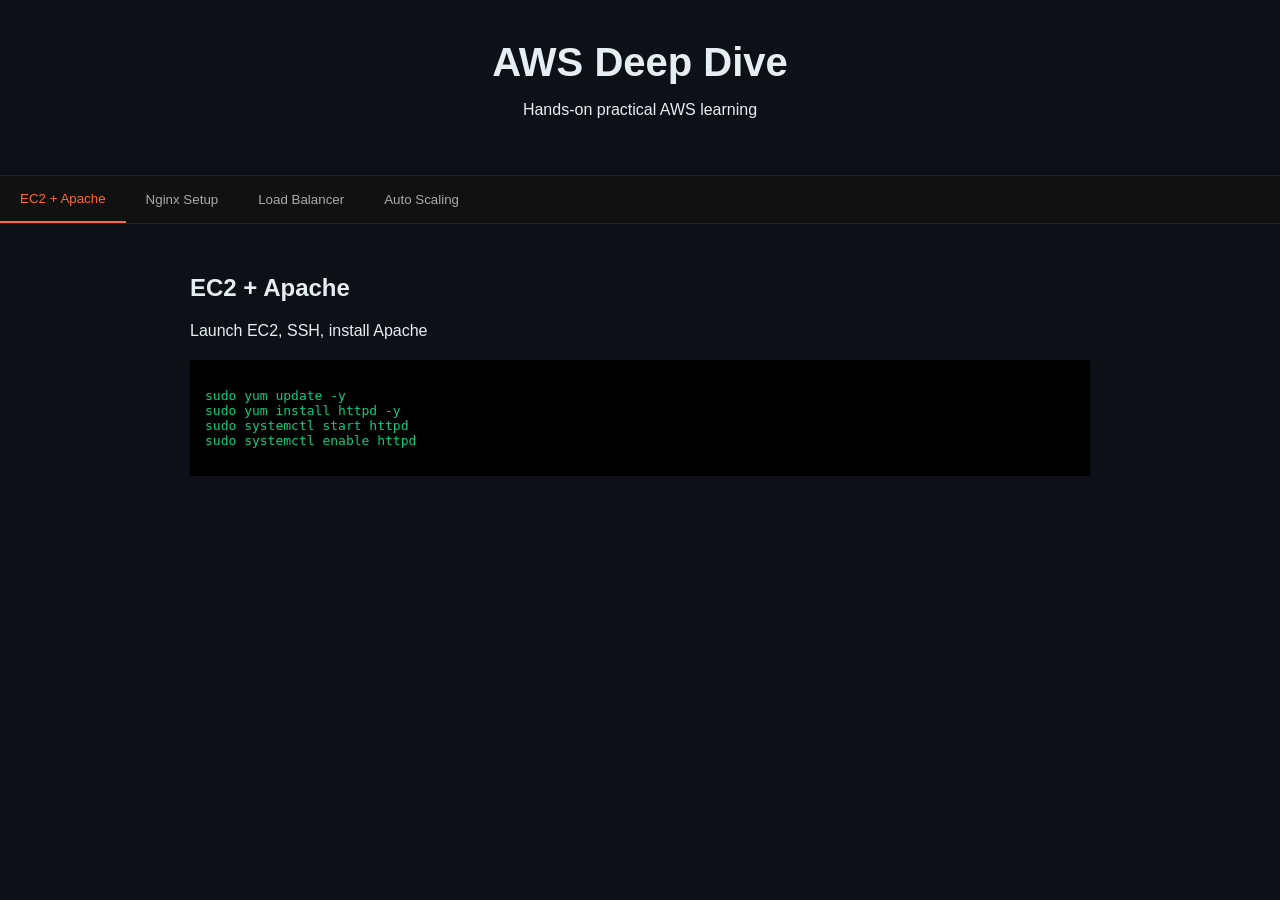
==== commit d0f1c15e: "Update print statement from 'Hello' to 'Goodbye'" ====
--- a/index.html
+++ b/index.html
@@ -3,1841 +3,96 @@
 <head>
 <meta charset="UTF-8">
 <meta name="viewport" content="width=device-width, initial-scale=1.0">
-<title>AWS Deep Dive — Every Step Explained</title>
-<link href="https://fonts.googleapis.com/css2?family=IBM+Plex+Mono:wght@400;500;600&family=Fraunces:ital,wght@0,300;0,600;0,900;1,300&family=DM+Sans:wght@300;400;500;600&display=swap" rel="stylesheet">
+<title>AWS Deep Guide</title>
+
 <style>
-:root {
-  --bg: #07090f;
-  --surface: #0d1117;
-  --card: #111927;
-  --border: #1c2a3a;
-  --border2: #243447;
-  --orange: #ff6b2b;
-  --orange-dim: rgba(255,107,43,0.12);
-  --blue: #3b9eff;
-  --blue-dim: rgba(59,158,255,0.1);
-  --green: #00d084;
-  --green-dim: rgba(0,208,132,0.1);
-  --yellow: #ffd166;
-  --yellow-dim: rgba(255,209,102,0.1);
-  --purple: #b57bee;
-  --red: #ff4d6d;
-  --text: #dce8f5;
-  --muted: #5a7a9a;
-  --muted2: #3d5a73;
-  --code: #c9d8e8;
+body{margin:0;font-family:Arial;background:#0d1117;color:#e6edf3}
+header{padding:40px;text-align:center;border-bottom:1px solid #222}
+h1{margin:0;font-size:40px}
+nav{display:flex;overflow:auto;background:#111;border-bottom:1px solid #222}
+nav button{
+  background:none;border:none;color:#aaa;
+  padding:15px 20px;cursor:pointer;white-space:nowrap
 }
-*{margin:0;padding:0;box-sizing:border-box;}
-html{scroll-behavior:smooth;}
-body{
-  font-family:'DM Sans',sans-serif;
-  background:var(--bg);
-  color:var(--text);
-  min-height:100vh;
-  overflow-x:hidden;
-}
-/* Subtle grid */
-body::before{
-  content:'';position:fixed;inset:0;
-  background-image:radial-gradient(circle at 20% 50%, rgba(59,158,255,0.03) 0%, transparent 50%),
-    radial-gradient(circle at 80% 20%, rgba(255,107,43,0.03) 0%, transparent 40%);
-  pointer-events:none;z-index:0;
-}
-
-/* ── HEADER ── */
-.site-header{
-  position:relative;z-index:10;
-  padding:70px 24px 50px;
-  text-align:center;
-  border-bottom:1px solid var(--border);
-}
-.eyebrow{
-  display:inline-flex;align-items:center;gap:8px;
-  background:var(--orange-dim);border:1px solid rgba(255,107,43,0.3);
-  color:var(--orange);font-family:'IBM Plex Mono',monospace;
-  font-size:10px;letter-spacing:2px;padding:6px 14px;margin-bottom:24px;
-}
-.eyebrow::before{content:'';width:6px;height:6px;background:var(--orange);border-radius:50%;animation:pulse 2s infinite;}
-@keyframes pulse{0%,100%{opacity:1;}50%{opacity:0.3;}}
-.site-header h1{
-  font-family:'Fraunces',serif;font-size:clamp(40px,7vw,80px);
-  font-weight:900;line-height:1;letter-spacing:-3px;margin-bottom:12px;
-}
-.site-header h1 em{
-  font-style:italic;color:var(--orange);
-}
-.site-header p{
-  color:var(--muted);font-size:15px;max-width:550px;
-  margin:0 auto 32px;line-height:1.7;font-weight:300;
-}
-.progress-wrap{max-width:480px;margin:0 auto;}
-.progress-track{height:3px;background:var(--border);position:relative;overflow:hidden;}
-.progress-fill{height:100%;background:linear-gradient(90deg,var(--orange),var(--yellow));
-  width:0%;transition:width .6s cubic-bezier(.4,0,.2,1);}
-.progress-label{
-  font-family:'IBM Plex Mono',monospace;font-size:10px;
-  color:var(--muted);margin-top:8px;letter-spacing:1px;
-}
-
-/* ── NAV TABS ── */
-.tab-nav{
-  position:sticky;top:0;z-index:100;
-  background:rgba(7,9,15,0.96);backdrop-filter:blur(16px);
-  border-bottom:1px solid var(--border);
-  overflow-x:auto;scrollbar-width:none;
-}
-.tab-nav::-webkit-scrollbar{display:none;}
-.tab-list{display:flex;min-width:max-content;}
-.tab{
-  background:none;border:none;color:var(--muted);
-  font-family:'IBM Plex Mono',monospace;font-size:10px;
-  padding:16px 18px;cursor:pointer;
-  border-bottom:2px solid transparent;
-  transition:all .2s;white-space:nowrap;letter-spacing:.5px;
-  position:relative;
-}
-.tab:hover{color:var(--text);}
-.tab.active{color:var(--orange);border-bottom-color:var(--orange);}
-.tab.done{color:var(--green);}
-.tab.done::after{content:' ✓';}
-
-/* ── MAIN ── */
-main{position:relative;z-index:1;max-width:960px;margin:0 auto;padding:40px 20px 100px;}
-
-/* ── MODULE ── */
-.module{display:none;animation:rise .35s ease;}
-.module.active{display:block;}
-@keyframes rise{from{opacity:0;transform:translateY(16px);}to{opacity:1;transform:translateY(0);}}
-
-/* Module hero */
-.mod-hero{
-  padding:36px 36px 28px;
-  background:var(--surface);
-  border:1px solid var(--border);
-  border-top:2px solid var(--orange);
-  margin-bottom:28px;
-  position:relative;overflow:hidden;
-}
-.mod-hero::after{
-  content:attr(data-num);
-  position:absolute;right:-10px;top:-10px;
-  font-family:'Fraunces',serif;font-size:140px;font-weight:900;
-  color:rgba(255,107,43,0.04);line-height:1;pointer-events:none;
-  user-select:none;
-}
-.mod-label{
-  font-family:'IBM Plex Mono',monospace;font-size:10px;
-  letter-spacing:2px;color:var(--orange);margin-bottom:12px;
-}
-.mod-hero h2{
-  font-family:'Fraunces',serif;font-size:clamp(24px,4vw,38px);
-  font-weight:900;letter-spacing:-1px;margin-bottom:14px;line-height:1.1;
-}
-.mod-hero .overview{
-  color:#8aa8c4;font-size:14px;line-height:1.8;font-weight:300;
-  max-width:680px;
-}
-.tag-row{margin-top:14px;display:flex;flex-wrap:wrap;gap:6px;}
-.tag{
-  font-family:'IBM Plex Mono',monospace;font-size:9px;
-  letter-spacing:.5px;padding:4px 10px;
-  background:var(--blue-dim);border:1px solid rgba(59,158,255,0.2);
-  color:var(--blue);
-}
-
-/* Section */
-.sec{margin-bottom:32px;}
-.sec-head{
-  display:flex;align-items:center;gap:10px;
-  font-family:'IBM Plex Mono',monospace;font-size:10px;
-  letter-spacing:3px;color:var(--orange);text-transform:uppercase;
-  margin-bottom:16px;padding-bottom:10px;
-  border-bottom:1px solid var(--border);
-}
-.sec-head::before{content:'';display:block;width:14px;height:2px;background:var(--orange);}
-
-/* WHY box — the key addition */
-.why-box{
-  background:var(--yellow-dim);
-  border:1px solid rgba(255,209,102,0.2);
-  border-left:3px solid var(--yellow);
-  padding:14px 18px;margin-bottom:10px;
-  font-size:13px;color:#d4b96a;line-height:1.7;
-}
-.why-box strong{
-  display:block;font-family:'IBM Plex Mono',monospace;
-  font-size:9px;letter-spacing:2px;color:var(--yellow);margin-bottom:6px;
-}
-
-/* Steps */
-.step-card{
-  background:var(--surface);border:1px solid var(--border);
-  margin-bottom:12px;overflow:hidden;
-}
-.step-head{
-  display:grid;grid-template-columns:52px 1fr auto;
-  align-items:center;gap:0;cursor:pointer;
-  padding:0;transition:background .2s;
-}
-.step-head:hover{background:rgba(59,158,255,0.03);}
-.step-n{
-  display:flex;align-items:center;justify-content:center;
-  height:64px;
-  background:var(--blue-dim);
-  font-family:'IBM Plex Mono',monospace;font-size:14px;font-weight:600;
-  color:var(--blue);border-right:1px solid var(--border);
-  flex-shrink:0;
-}
-.step-summary{padding:16px 18px;}
-.step-summary h4{font-size:14px;font-weight:600;margin-bottom:4px;}
-.step-summary p{font-size:12px;color:var(--muted);line-height:1.5;}
-.step-toggle{
-  padding:0 18px;font-family:'IBM Plex Mono',monospace;
-  font-size:10px;color:var(--muted);white-space:nowrap;
-}
-.step-body{
-  display:none;
-  border-top:1px solid var(--border);
-  padding:0;
-}
-.step-card.open .step-body{display:block;}
-.step-card.open .step-toggle{color:var(--orange);}
-
-/* WHY panel */
-.why-panel{
-  padding:18px 20px 18px 24px;
-  background:rgba(255,209,102,0.04);
-  border-bottom:1px solid var(--border);
-}
-.why-panel .label{
-  font-family:'IBM Plex Mono',monospace;font-size:9px;
-  letter-spacing:2px;color:var(--yellow);margin-bottom:8px;
-}
-.why-panel p{font-size:13px;color:#b09060;line-height:1.75;}
-
-/* How panel */
-.how-panel{
-  padding:18px 20px 20px 24px;
-  background:rgba(59,158,255,0.03);
-}
-.how-panel .label{
-  font-family:'IBM Plex Mono',monospace;font-size:9px;
-  letter-spacing:2px;color:var(--blue);margin-bottom:8px;
-}
-.how-panel p{font-size:13px;color:#7fa8c8;line-height:1.75;margin-bottom:8px;}
-.how-panel p:last-child{margin-bottom:0;}
-.inline-cmd{
-  display:inline-block;background:var(--bg);
-  border:1px solid var(--border2);
-  font-family:'IBM Plex Mono',monospace;font-size:11px;
-  color:#00d084;padding:1px 7px;
-}
-.tip{
-  margin-top:10px;padding:10px 14px;
-  background:rgba(0,208,132,0.06);border-left:2px solid var(--green);
-  font-size:12px;color:#5aa882;line-height:1.6;
-}
-.tip strong{color:var(--green);font-family:'IBM Plex Mono',monospace;font-size:9px;letter-spacing:1px;display:block;margin-bottom:4px;}
-.warn{
-  margin-top:10px;padding:10px 14px;
-  background:rgba(255,77,109,0.07);border-left:2px solid var(--red);
-  font-size:12px;color:#c07080;line-height:1.6;
-}
-.warn strong{color:var(--red);font-family:'IBM Plex Mono',monospace;font-size:9px;letter-spacing:1px;display:block;margin-bottom:4px;}
-
-/* Code block */
-.code-wrap{
-  background:#04060c;
-  border:1px solid var(--border);
-  border-left:3px solid var(--green);
-  position:relative;overflow:hidden;
-}
-.code-label{
-  display:flex;align-items:center;justify-content:space-between;
-  padding:10px 16px;border-bottom:1px solid var(--border);
-}
-.code-label span{font-family:'IBM Plex Mono',monospace;font-size:9px;letter-spacing:2px;color:var(--muted);}
-.copy-btn{
-  background:none;border:1px solid var(--border2);
-  color:var(--muted);font-family:'IBM Plex Mono',monospace;
-  font-size:9px;letter-spacing:1px;padding:3px 10px;cursor:pointer;
-  transition:all .2s;
-}
-.copy-btn:hover{border-color:var(--green);color:var(--green);}
-.copy-btn.ok{color:var(--green);border-color:var(--green);}
-.code-scroll{overflow-x:auto;padding:20px 20px 20px 20px;}
-pre{
-  font-family:'IBM Plex Mono',monospace;font-size:12px;
-  line-height:1.9;white-space:pre;color:#6a8faa;
-}
-.c{color:#344a5e;font-style:italic;}  /* comment */
-.cmd{color:#00d084;}                   /* command */
-.fl{color:#ff6b2b;}                    /* flag */
-.str{color:#ffd166;}                   /* string */
-.kw{color:#b57bee;}                    /* keyword */
-.var{color:#3b9eff;}                   /* variable */
-.num{color:#ff9f66;}                   /* number */
-
-/* Note */
-.note{
-  background:rgba(255,77,109,0.06);
-  border:1px solid rgba(255,77,109,0.2);
-  border-left:3px solid var(--red);
-  padding:16px 20px;margin-top:4px;
-}
-.note strong{display:block;font-family:'IBM Plex Mono',monospace;font-size:9px;letter-spacing:2px;color:var(--red);margin-bottom:8px;}
-.note p{font-size:13px;color:#b07080;line-height:1.7;}
-
-/* Quiz */
-.quiz-wrap{
-  background:var(--surface);
-  border:1px solid var(--border);
-  padding:28px;
-}
-.quiz-title{
-  font-family:'Fraunces',serif;font-size:20px;font-weight:600;
-  margin-bottom:6px;
-}
-.quiz-sub{font-size:12px;color:var(--muted);margin-bottom:24px;}
-.q-block{
-  margin-bottom:28px;padding-bottom:24px;
-  border-bottom:1px solid var(--border);
-}
-.q-block:last-child{border-bottom:none;margin-bottom:0;padding-bottom:0;}
-.q-text{
-  font-size:14px;font-weight:500;line-height:1.5;margin-bottom:14px;
-}
-.q-num{font-family:'IBM Plex Mono',monospace;color:var(--purple);margin-right:8px;font-size:12px;}
-.opts{display:flex;flex-direction:column;gap:8px;}
-.opt{
-  display:flex;align-items:flex-start;gap:12px;
-  width:100%;background:var(--bg);
-  border:1px solid var(--border);
-  padding:11px 15px;cursor:pointer;
-  transition:all .2s;font-size:13px;
-  color:var(--muted);text-align:left;line-height:1.4;
-}
-.opt:hover:not(:disabled){
-  border-color:var(--purple);color:var(--text);
-  background:rgba(181,123,238,0.05);
-}
-.opt-l{font-family:'IBM Plex Mono',monospace;font-size:10px;color:var(--purple);flex-shrink:0;font-weight:600;}
-.opt.right{border-color:var(--green)!important;background:rgba(0,208,132,0.07)!important;color:var(--green)!important;}
-.opt.wrong{border-color:var(--red)!important;background:rgba(255,77,109,0.07)!important;color:var(--red)!important;}
-.opt:disabled{cursor:default;}
-.q-exp{
-  display:none;margin-top:12px;
-  padding:12px 16px;
-  background:rgba(59,158,255,0.05);
-  border-left:2px solid var(--blue);
-  font-size:12px;color:#6a8faa;line-height:1.7;
-}
-.q-exp.show{display:block;}
-.q-exp strong{color:var(--blue);font-family:'IBM Plex Mono',monospace;font-size:9px;letter-spacing:1px;display:block;margin-bottom:5px;}
-
-/* Bottom nav */
-.mod-nav{
-  display:flex;justify-content:space-between;align-items:center;
-  margin-top:40px;padding-top:24px;border-top:1px solid var(--border);
-}
-.nav-btn2{
-  background:none;border:1px solid var(--border);
-  color:var(--muted);font-family:'IBM Plex Mono',monospace;
-  font-size:10px;letter-spacing:1px;padding:10px 22px;
-  cursor:pointer;transition:all .2s;display:flex;align-items:center;gap:8px;
-}
-.nav-btn2:hover:not(:disabled){border-color:var(--orange);color:var(--orange);}
-.nav-btn2:disabled{opacity:.25;cursor:default;}
-.done-btn{
-  background:var(--green-dim);border:1px solid rgba(0,208,132,0.3);
-  color:var(--green);font-family:'IBM Plex Mono',monospace;
-  font-size:10px;letter-spacing:1px;padding:10px 22px;
-  cursor:pointer;transition:all .2s;
-}
-.done-btn:hover{background:rgba(0,208,132,0.18);}
-.done-btn.marked{opacity:.45;cursor:default;}
-
-/* Score */
-.score-pill{
-  position:fixed;bottom:24px;right:24px;z-index:200;
-  background:var(--card);border:1px solid var(--border);
-  padding:12px 20px;display:flex;gap:18px;align-items:center;
-  box-shadow:0 8px 32px rgba(0,0,0,0.4);
-}
-.sc{display:flex;flex-direction:column;align-items:center;gap:2px;}
-.sv{font-family:'IBM Plex Mono',monospace;font-size:18px;font-weight:600;}
-.sl{font-family:'IBM Plex Mono',monospace;font-size:8px;letter-spacing:1px;color:var(--muted);}
-.sv.g{color:var(--green);}
-.sv.r{color:var(--red);}
-.sv.b{color:var(--blue);}
-
-/* scrollbar */
-::-webkit-scrollbar{width:5px;height:5px;}
-::-webkit-scrollbar-track{background:var(--bg);}
-::-webkit-scrollbar-thumb{background:var(--border2);}
+nav button.active{color:#ff6b2b;border-bottom:2px solid #ff6b2b}
+section{display:none;padding:30px;max-width:900px;margin:auto}
+section.active{display:block}
+.code{background:#000;padding:15px;overflow:auto;margin-top:20px}
+pre{color:#00d084;font-size:13px}
 </style>
 </head>
 <body>
 
-<header class="site-header">
-  <div class="eyebrow">AWS DEEP DIVE GUIDE</div>
-  <h1>Every Step<br><em>Explained</em></h1>
-  <p>Why we do it. How it works. What each command means. Complete hands-on guide with Linux, Apache, Nginx, EC2, Load Balancer, Auto Scaling & more.</p>
-  <div class="progress-wrap">
-    <div class="progress-track"><div class="progress-fill" id="pBar"></div></div>
-    <div class="progress-label" id="pLabel">0 / 12 COMPLETED</div>
-  </div>
+<header>
+<h1>AWS Deep Dive</h1>
+<p>Hands-on practical AWS learning</p>
 </header>
 
-<nav class="tab-nav"><div class="tab-list" id="tabList"></div></nav>
-<main id="main"></main>
-
-<div class="score-pill">
-  <div class="sc"><div class="sv g" id="sc1">0</div><div class="sl">CORRECT</div></div>
-  <div class="sc"><div class="sv r" id="sc2">0</div><div class="sl">WRONG</div></div>
-  <div class="sc"><div class="sv b" id="sc3">0</div><div class="sl">TOTAL</div></div>
-</div>
+<nav id="tabs"></nav>
+<main id="content"></main>
 
 <script>
 const DATA = [
-// ═══════════════════════════════════════════════════════════════════
-// MODULE 1 — EC2 DEEP DIVE
-// ═══════════════════════════════════════════════════════════════════
 {
-  id:1, title:"EC2 — Launch Instance", icon:"💻",
-  tags:["Compute","Virtual Machine","SSH","Instance Types"],
-  overview:"EC2 (Elastic Compute Cloud) is a virtual computer running in AWS data center. Instead of buying a physical server (which costs $10,000+), you rent one from AWS for as low as $0.01/hour and get it running in 60 seconds. You choose the OS, CPU, RAM, storage. You can stop it, restart it, resize it anytime.",
-  why:"EC2 is the FOUNDATION of everything in AWS. Websites, APIs, databases, batch jobs — they all run on EC2 instances. Without EC2, you have no server to run your application. Understanding EC2 first makes every other AWS service make sense.",
-  steps:[
-    {
-      n:"01", title:"Launch Instance — Why & How",
-      short:"Starting your virtual computer in AWS",
-      why:"You need a computer to run your application. You cannot install Apache or Nginx without a server. Launching an EC2 instance gives you that server — just like turning on a physical computer, except this one is in AWS's data center and you access it over the internet.",
-      how:[
-        "Go to AWS Console → EC2 → Click orange 'Launch Instance' button",
-        "Give it a Name like 'MyWebServer' — this is just a label so YOU can find it later among 100s of instances. AWS uses this as a tag.",
-        "Choose AMI (Amazon Machine Image) = the Operating System. Amazon Linux 2 is recommended for beginners — it comes with AWS tools pre-installed.",
-        "Choose Instance Type = how powerful your computer is. t2.micro = 1 CPU + 1GB RAM. Free tier eligible. Good for learning and small apps.",
-        "Create Key Pair = this is your SSH password (but better). Without this, you CANNOT login to your server. Download the .pem file and NEVER lose it.",
-        "Configure Security Group = firewall rules. Allow SSH (port 22) so you can login. Allow HTTP (port 80) so users can visit your website."
-      ],
-      tip:"Name your instances clearly! 'prod-web-server-1' is better than 'MyInstance'. In real jobs you may have 50+ instances — good naming saves time.",
-      warn:"NEVER allow SSH (port 22) from 0.0.0.0/0 (all internet). Only allow it from YOUR IP address. Hackers constantly scan port 22 to break in."
-    },
-    {
-      n:"02", title:"SSH Into EC2 — What It Means",
-      short:"Logging into your remote server from your Linux terminal",
-      why:"Your EC2 instance is a computer in Virginia (or wherever your region is). You are sitting in Chennai. SSH (Secure Shell) lets you control that remote computer FROM your terminal as if you were sitting right in front of it. Every command you type gets sent over an encrypted tunnel to the server.",
-      how:[
-        "chmod 400 mykey.pem — This sets the key file permission to 'only I can read it'. SSH refuses to work if your key file is readable by other users. Think of it as locking your house key in a safe.",
-        "ssh -i mykey.pem ec2-user@1.2.3.4 — This command means: connect via SSH, use this key file (-i), login as user 'ec2-user', to server at IP 1.2.3.4",
-        "ec2-user is the default username for Amazon Linux. Ubuntu = ubuntu, RHEL = ec2-user, Debian = admin.",
-        "After connecting, you'll see a prompt like: [ec2-user@ip-10-0-1-5 ~]$ — You are now INSIDE the remote server!"
-      ],
-      tip:"SSH uses port 22. The traffic is fully encrypted — nobody can intercept what you type. Your key pair works like public-key cryptography: AWS has your public key, you have the private key (.pem file).",
-      warn:"If you get 'Permission denied (publickey)' — wrong username or wrong key file. If 'Connection timed out' — Security Group is blocking port 22."
-    },
-    {
-      n:"03", title:"Install Apache Web Server",
-      short:"Installing and starting Apache (httpd) on your EC2 instance",
-      why:"An EC2 instance is just a blank computer. It cannot serve websites by itself. Apache (httpd) is a web server software that listens on port 80 and serves your HTML files to anyone who visits your server's IP address in a browser. This is how websites work.",
-      how:[
-        "sudo yum update -y  →  Download and install all the latest security patches. Always do this first on a new server. 'yum' is the package manager for Amazon Linux (like an app store). '-y' means 'yes to all prompts'.",
-        "sudo yum install -y httpd  →  Download and install Apache web server. 'httpd' is Apache's package name in Amazon Linux.",
-        "sudo systemctl start httpd  →  Actually START the Apache service. Installing a program does not start it automatically — you must start it.",
-        "sudo systemctl enable httpd  →  Make Apache auto-start every time the server restarts. Without this, after a reboot your website goes down.",
-        "sudo systemctl status httpd  →  Check if Apache is running. Look for 'active (running)' in green."
-      ],
-      tip:"Apache serves files from /var/www/html/ directory. Your index.html file must go here. Try: echo '<h1>Hello World</h1>' | sudo tee /var/www/html/index.html — then visit your EC2's public IP in browser!",
-      warn:"If your browser can't reach the page: check Security Group has port 80 (HTTP) open. Also check Apache is running with 'sudo systemctl status httpd'."
-    },
-    {
-      n:"04", title:"Install Nginx Web Server",
-      short:"Installing Nginx — a faster, modern alternative to Apache",
-      why:"Nginx (pronounced 'engine-x') is another web server — faster and more memory-efficient than Apache. Used by Netflix, Dropbox, WordPress.com. While Apache handles one request per thread, Nginx handles thousands of requests with a tiny memory footprint using an event-driven model. In real companies, Nginx is often used as a reverse proxy in front of applications.",
-      how:[
-        "sudo amazon-linux-extras install nginx1  →  On Amazon Linux 2, Nginx is in the 'extras' repo. This command enables and installs it.",
-        "sudo systemctl start nginx  →  Start the Nginx service",
-        "sudo systemctl enable nginx  →  Auto-start on reboot",
-        "sudo systemctl status nginx  →  Verify it's running",
-        "Nginx serves files from /usr/share/nginx/html/ by default",
-        "Config file is at /etc/nginx/nginx.conf — here you define server blocks (virtual hosts)"
-      ],
-      tip:"Apache vs Nginx: Use Apache when you need .htaccess files (WordPress default). Use Nginx when you need high performance, reverse proxy, or load balancing. Many setups use BOTH: Nginx in front, Apache behind.",
-      warn:"You cannot run Apache and Nginx on the same port 80 at the same time! Stop one before starting the other. Use 'sudo systemctl stop httpd' before starting nginx."
-    }
-  ],
-  code:`<span class="c"># ── STEP 1: Connect to EC2 ──────────────────────────────────────</span>
-<span class="c"># First, set correct permissions on your key file</span>
-<span class="c"># chmod = change mode, 400 = only owner can read (no write, no execute)</span>
-<span class="cmd">chmod</span> <span class="num">400</span> mykey.pem
-
-<span class="c"># SSH into your EC2 instance</span>
-<span class="c"># -i = identity file (your key), ec2-user = username for Amazon Linux</span>
-<span class="cmd">ssh</span> <span class="fl">-i</span> mykey.pem ec2-user@<span class="var">YOUR_EC2_PUBLIC_IP</span>
-
-<span class="c"># ── STEP 2: Update server ───────────────────────────────────────</span>
-<span class="c"># yum = package manager (like apt on Ubuntu), -y = yes to all</span>
-<span class="cmd">sudo</span> yum update <span class="fl">-y</span>
-
-<span class="c"># ── STEP 3: Install Apache (httpd) ─────────────────────────────</span>
-<span class="c"># httpd is Apache's package name on Amazon Linux</span>
-<span class="cmd">sudo</span> yum install <span class="fl">-y</span> httpd
-
-<span class="c"># Start Apache RIGHT NOW</span>
-<span class="cmd">sudo</span> systemctl start httpd
-
-<span class="c"># Make Apache start AUTOMATICALLY after every reboot</span>
-<span class="cmd">sudo</span> systemctl enable httpd
-
-<span class="c"># Check if Apache is running (look for 'active (running)')</span>
-<span class="cmd">sudo</span> systemctl status httpd
-
-<span class="c"># Create a test webpage</span>
-<span class="c"># echo = print text, | = send to next command, tee = write to file</span>
-<span class="cmd">echo</span> <span class="str">"&lt;h1&gt;Hello from $(hostname)&lt;/h1&gt;"</span> | <span class="cmd">sudo</span> tee /var/www/html/index.html
-
-<span class="c"># ── STEP 4: Install Nginx (alternative) ────────────────────────</span>
-<span class="c"># First STOP Apache if it's running (can't use port 80 twice)</span>
-<span class="cmd">sudo</span> systemctl stop httpd
-
-<span class="c"># Enable and install Nginx from Amazon Linux Extras</span>
-<span class="cmd">sudo</span> amazon-linux-extras install <span class="fl">-y</span> nginx1
-<span class="cmd">sudo</span> systemctl start nginx
-<span class="cmd">sudo</span> systemctl enable nginx
-<span class="cmd">sudo</span> systemctl status nginx
-
-<span class="c"># Create a test webpage for Nginx</span>
-<span class="cmd">echo</span> <span class="str">"&lt;h1&gt;Hello from Nginx on $(hostname)&lt;/h1&gt;"</span> | <span class="cmd">sudo</span> tee /usr/share/nginx/html/index.html
-
-<span class="c"># ── USEFUL COMMANDS ─────────────────────────────────────────────</span>
-<span class="c"># Check which process is using port 80</span>
-<span class="cmd">sudo</span> ss <span class="fl">-tlnp</span> | grep <span class="str">':80'</span>
-
-<span class="c"># View Apache access logs (who visited your site)</span>
-<span class="cmd">sudo</span> tail <span class="fl">-f</span> /var/log/httpd/access_log
-
-<span class="c"># View Nginx access logs</span>
-<span class="cmd">sudo</span> tail <span class="fl">-f</span> /var/log/nginx/access.log
-
-<span class="c"># Check disk space on your server</span>
-<span class="cmd">df</span> <span class="fl">-h</span>
-
-<span class="c"># Check RAM usage</span>
-<span class="cmd">free</span> <span class="fl">-h</span>
-
-<span class="c"># Check CPU usage (press q to quit)</span>
-<span class="cmd">top</span>`,
-  note:"Remember: installing Apache/Nginx DOES NOT open port 80 on your EC2. You must also allow port 80 in the EC2 Security Group (the AWS firewall). Both the server software AND the firewall must allow traffic.",
-  quiz:[
-    {q:"You installed Apache with 'yum install httpd' but the website is not loading. What is the FIRST thing to check?",opts:["Reinstall Apache","Run 'sudo systemctl start httpd' — Apache must be started after install","Reboot the EC2 instance","Delete and recreate the instance"],a:1,e:"Installing a package does NOT automatically start the service. You must explicitly run 'sudo systemctl start httpd'. This is a very common beginner mistake. Also run 'sudo systemctl enable httpd' so it starts automatically after reboots."},
-    {q:"What does 'sudo systemctl enable httpd' do differently from 'sudo systemctl start httpd'?",opts:["enable installs Apache; start just downloads it","start runs Apache now; enable makes it auto-start on every reboot","They do the same thing","enable is for Nginx; start is for Apache"],a:1,e:"'start' runs the service RIGHT NOW in the current session. 'enable' configures systemd to automatically start the service every time the OS boots. You need BOTH: start for right now, enable for persistence across reboots."},
-    {q:"What does 'chmod 400 mykey.pem' do and why is it required for SSH?",opts:["400 encrypts the key file","400 sets the file to read-only by owner only; SSH refuses to use keys with loose permissions","400 compresses the file","400 converts the key to SSH format"],a:1,e:"SSH has a security requirement: private key files must not be readable by other users. chmod 400 = read only by file owner (0 for group, 0 for others). If your key file has permissions like 644 or 777, SSH rejects it with 'Permissions too open' error — this is a security feature, not a bug."},
-    {q:"What is the default username to SSH into an Amazon Linux 2 EC2 instance?",opts:["admin","root","ubuntu","ec2-user"],a:3,e:"Amazon Linux 2 uses 'ec2-user' as the default non-root user. Ubuntu uses 'ubuntu', Debian uses 'admin', RHEL uses 'ec2-user', CentOS uses 'centos'. Using root directly is disabled for security. ec2-user has sudo privileges to run commands as root when needed."}
-  ]
+title:"EC2 + Apache",
+content:"Launch EC2, SSH, install Apache",
+code:`sudo yum update -y
+sudo yum install httpd -y
+sudo systemctl start httpd
+sudo systemctl enable httpd`
 },
-// ═══════════════════════════════════════════════════════════════════
-// MODULE 2 — LOAD BALANCER DEEP DIVE
-// ═══════════════════════════════════════════════════════════════════
 {
-  id:2, title:"Load Balancer — ALB Deep Dive", icon:"⚖️",
-  tags:["ALB","High Availability","Target Groups","Health Checks"],
-  overview:"A Load Balancer sits in front of multiple EC2 instances and distributes incoming traffic among them. Imagine a receptionist at a hotel — when 100 guests arrive, she sends them to different room floors instead of everyone crowding one elevator. If one EC2 instance crashes, the Load Balancer automatically stops sending traffic to it and users never notice.",
-  why:"Without a Load Balancer: if your single EC2 instance crashes at 2 AM, your website is DOWN until you wake up and fix it. With a Load Balancer: traffic goes to the other healthy instances automatically. Zero downtime. This is why every real production website uses a Load Balancer.",
-  steps:[
-    {
-      n:"01", title:"Launch 2 EC2 Web Servers in Different AZs",
-      short:"Creating the servers that will receive traffic from the Load Balancer",
-      why:"We need at least 2 web servers so the Load Balancer has somewhere to send traffic. Putting them in DIFFERENT Availability Zones (AZ) means even if an entire data center goes down (fire, power cut), your other server in a different AZ keeps running. This is called High Availability.",
-      how:[
-        "Launch Instance 1 in Availability Zone us-east-1a with User Data script",
-        "Launch Instance 2 in Availability Zone us-east-1b with User Data script",
-        "User Data = a bash script that runs AUTOMATICALLY when the instance first starts. We use it to install Apache automatically so we don't have to SSH in and install manually.",
-        "Each server shows its own hostname in the webpage — so you can see which server answered your request."
-      ],
-      tip:"User Data runs as root during instance launch. You don't need sudo inside User Data scripts. The script runs only ONCE on first launch — not on every reboot (unless you configure it to).",
-      warn:"Make sure both instances have Security Groups allowing port 80 (HTTP) from ANYWHERE — or specifically from the Load Balancer's Security Group. The Load Balancer needs to reach them on port 80."
-    },
-    {
-      n:"02", title:"Create a Target Group",
-      short:"Defining which servers receive traffic and how to check if they're healthy",
-      why:"A Target Group is a LIST of servers that will receive traffic + the rules for checking if each server is healthy. The Load Balancer checks this list when deciding where to send traffic. Without a Target Group, the Load Balancer doesn't know which servers exist.",
-      how:[
-        "EC2 Console → Target Groups → Create Target Group",
-        "Type: Instances (we're targeting EC2 instances)",
-        "Protocol: HTTP, Port: 80 (the Load Balancer will check servers on port 80)",
-        "Health Check Path: / (the Load Balancer sends a GET / request to each instance every 30 seconds)",
-        "If the instance returns HTTP 200 OK → HEALTHY → sends traffic to it",
-        "If it returns an error or no response → UNHEALTHY → stops sending traffic",
-        "After creating Target Group, click 'Register Targets' and add your 2 EC2 instances"
-      ],
-      tip:"Healthy Threshold: 2 consecutive successes = healthy. Unhealthy Threshold: 3 consecutive failures = unhealthy. Interval: 30 seconds between checks. Adjust these for your app's needs.",
-      warn:"If your instances show 'Unhealthy' in Target Group: 1) Check Security Group allows port 80 from the ALB's SG. 2) Run 'sudo systemctl status httpd' on the instance. 3) Check the health check path exists."
-    },
-    {
-      n:"03", title:"Create the Application Load Balancer",
-      short:"Creating the actual Load Balancer that faces the internet",
-      why:"The Load Balancer is the single entry point for all user traffic. Users go to ONE URL (the ALB's DNS name) and the ALB distributes requests to your backend servers. Users never know your servers' individual IPs — they only talk to the ALB. This also lets you add/remove servers behind the ALB without users noticing.",
-      how:[
-        "EC2 → Load Balancers → Create → Application Load Balancer",
-        "Name: my-app-lb",
-        "Scheme: Internet-facing (users on internet can reach it). Internal = only within VPC",
-        "Network: Select your VPC, then select subnets in AT LEAST 2 different AZs (required!)",
-        "Security Group: Allow inbound port 80 and 443 from 0.0.0.0/0 (all internet)",
-        "Listener: HTTP port 80 → Forward to your Target Group",
-        "Click Create. Wait 2-3 minutes for ALB to become active."
-      ],
-      tip:"After creating, you get a DNS name like 'my-alb-1234567890.us-east-1.elb.amazonaws.com'. Users will visit this URL. You can later point your custom domain (example.com) to this ALB using Route 53.",
-      warn:"ALB MUST span at least 2 Availability Zones. This is an AWS requirement — you cannot create an ALB with only 1 AZ subnet. It needs 2 for its own high availability."
-    },
-    {
-      n:"04", title:"Test Load Distribution",
-      short:"Verifying traffic is being distributed across both servers",
-      why:"We need to confirm the ALB is actually sending requests to both servers, not just one. By running curl in a loop, we'll see the hostname alternating between Server 1 and Server 2, proving the load is being distributed (Round Robin by default).",
-      how:[
-        "Get ALB DNS name from the Load Balancer console",
-        "Open terminal and run the curl loop command below",
-        "You should see 'Hello from ip-10-0-1-x' then 'Hello from ip-10-0-2-x' alternating",
-        "In browser: keep refreshing the ALB URL — sometimes the page changes (or check the browser console for server info)",
-        "To test failover: stop Apache on Server 1 ('sudo systemctl stop httpd') — the ALB detects it as unhealthy (after ~90 seconds) and sends ALL traffic to Server 2"
-      ],
-      tip:"Round Robin is default — requests alternate evenly. You can change this to Least Outstanding Requests (goes to the least busy server) in Target Group attributes.",
-      warn:"ALB has connection draining by default (300 seconds). When you deregister a target, it waits for in-flight requests to complete before stopping traffic. This prevents users from getting errors."
-    }
-  ],
-  code:`<span class="c"># ── STEP 1: Create User Data script for web servers ─────────────</span>
-<span class="c"># This script runs automatically when EC2 launches</span>
-<span class="cmd">cat</span> > userdata.sh <span class="str">&lt;&lt;'SCRIPT'</span>
-#!/bin/bash
-<span class="c"># Update the system first</span>
-yum update -y
-<span class="c"># Install Apache web server</span>
-yum install -y httpd
-<span class="c"># Start Apache</span>
-systemctl start httpd
-<span class="c"># Auto-start on reboot</span>
-systemctl enable httpd
-<span class="c"># Create webpage showing THIS server's hostname</span>
-<span class="c"># $(hostname) gets the server's name automatically</span>
-<span class="cmd">echo</span> "&lt;h1&gt;Hello from Server: $(hostname)&lt;/h1&gt;&lt;p&gt;AZ: $(curl -s http://169.254.169.254/latest/meta-data/placement/availability-zone)&lt;/p&gt;" &gt; /var/www/html/index.html
-<span class="str">SCRIPT</span>
-
-<span class="c"># Launch Server 1 in AZ us-east-1a</span>
-<span class="cmd">aws</span> ec2 run-instances \
-  <span class="fl">--image-id</span> ami-0c55b159cbfafe1f0 \
-  <span class="fl">--instance-type</span> t2.micro \
-  <span class="fl">--key-name</span> mykey \
-  <span class="fl">--subnet-id</span> <span class="var">subnet-AZ1a</span> \
-  <span class="fl">--security-group-ids</span> <span class="var">sg-XXXXXXXX</span> \
-  <span class="fl">--user-data</span> file://userdata.sh \
-  <span class="fl">--tag-specifications</span> <span class="str">'ResourceType=instance,Tags=[{Key=Name,Value=WebServer-1}]'</span>
-
-<span class="c"># Launch Server 2 in AZ us-east-1b (different AZ!)</span>
-<span class="cmd">aws</span> ec2 run-instances \
-  <span class="fl">--image-id</span> ami-0c55b159cbfafe1f0 \
-  <span class="fl">--instance-type</span> t2.micro \
-  <span class="fl">--key-name</span> mykey \
-  <span class="fl">--subnet-id</span> <span class="var">subnet-AZ1b</span> \
-  <span class="fl">--security-group-ids</span> <span class="var">sg-XXXXXXXX</span> \
-  <span class="fl">--user-data</span> file://userdata.sh \
-  <span class="fl">--tag-specifications</span> <span class="str">'ResourceType=instance,Tags=[{Key=Name,Value=WebServer-2}]'</span>
-
-<span class="c"># ── STEP 2: Create Target Group ─────────────────────────────────</span>
-<span class="cmd">aws</span> elbv2 create-target-group \
-  <span class="fl">--name</span> web-targets \
-  <span class="fl">--protocol</span> HTTP \
-  <span class="fl">--port</span> <span class="num">80</span> \
-  <span class="fl">--vpc-id</span> <span class="var">vpc-XXXXXXXX</span> \
-  <span class="fl">--health-check-path</span> <span class="str">"/"</span> \
-  <span class="fl">--healthy-threshold-count</span> <span class="num">2</span> \
-  <span class="fl">--unhealthy-threshold-count</span> <span class="num">3</span> \
-  <span class="fl">--health-check-interval-seconds</span> <span class="num">30</span>
-
-<span class="c"># Register both servers into the Target Group</span>
-<span class="cmd">aws</span> elbv2 register-targets \
-  <span class="fl">--target-group-arn</span> <span class="var">TARGET_GROUP_ARN</span> \
-  <span class="fl">--targets</span> Id=<span class="var">i-SERVER1_ID</span> Id=<span class="var">i-SERVER2_ID</span>
-
-<span class="c"># ── STEP 3: Create Application Load Balancer ────────────────────</span>
-<span class="cmd">aws</span> elbv2 create-load-balancer \
-  <span class="fl">--name</span> my-app-lb \
-  <span class="fl">--subnets</span> <span class="var">subnet-AZ1a</span> <span class="var">subnet-AZ1b</span> \
-  <span class="fl">--security-groups</span> <span class="var">sg-ALB-ID</span> \
-  <span class="fl">--scheme</span> internet-facing \
-  <span class="fl">--type</span> application
-
-<span class="c"># Create Listener: ALB listens on port 80, forwards to Target Group</span>
-<span class="cmd">aws</span> elbv2 create-listener \
-  <span class="fl">--load-balancer-arn</span> <span class="var">ALB_ARN</span> \
-  <span class="fl">--protocol</span> HTTP \
-  <span class="fl">--port</span> <span class="num">80</span> \
-  <span class="fl">--default-actions</span> Type=forward,TargetGroupArn=<span class="var">TARGET_GROUP_ARN</span>
-
-<span class="c"># ── STEP 4: Test Load Balancer ──────────────────────────────────</span>
-<span class="c"># Get ALB DNS name</span>
-<span class="kw">ALB_DNS</span>=$(aws elbv2 describe-load-balancers \
-  <span class="fl">--names</span> my-app-lb \
-  <span class="fl">--query</span> <span class="str">'LoadBalancers[0].DNSName'</span> \
-  <span class="fl">--output</span> text)
-
-<span class="cmd">echo</span> <span class="str">"ALB DNS: $ALB_DNS"</span>
-
-<span class="c"># Hit ALB 10 times — you should see different servers responding</span>
-<span class="kw">for</span> i in {1..<span class="num">10</span>}; <span class="kw">do</span>
-  <span class="cmd">curl</span> <span class="fl">-s</span> http://<span class="var">$ALB_DNS</span>
-  echo <span class="str">""</span>
-<span class="kw">done</span>
-
-<span class="c"># Check Target Group health status</span>
-<span class="cmd">aws</span> elbv2 describe-target-health \
-  <span class="fl">--target-group-arn</span> <span class="var">TARGET_GROUP_ARN</span> \
-  <span class="fl">--output</span> table
-
-<span class="c"># On Server 1 — simulate failure to test ALB failover</span>
-<span class="cmd">sudo</span> systemctl stop httpd
-<span class="c"># Wait 90 seconds then check — ALL traffic goes to Server 2 now!</span>`,
-  note:"ALB health check timing: After 3 failures (3×30 = 90 seconds), instance is marked unhealthy. After 2 successes, it comes back. So there's a ~90 second window where unhealthy instances might still get some traffic during transition.",
-  quiz:[
-    {q:"Why must an ALB span at least 2 Availability Zones?",opts:["AWS requires payment for 2 AZs","For the ALB's own high availability — if one AZ fails, the ALB itself stays up in the other AZ","To double the bandwidth","Because EC2 instances need 2 AZs"],a:1,e:"The ALB itself must be highly available. If it only existed in 1 AZ and that AZ had an outage, the ALB would go down and no traffic could reach your backend. By spanning 2 AZs, even if one entire AZ fails (power, network, hardware), the ALB stays up in the other AZ."},
-    {q:"A Target Group health check sends GET / to your server every 30 seconds and gets no response. What happens after the unhealthy threshold (3 failures)?",opts:["The EC2 instance is terminated","The ALB stops sending new traffic to that instance","The Target Group is deleted","An email is sent to your account"],a:1,e:"The ALB marks the instance 'unhealthy' and STOPS routing new requests to it. Existing connections complete normally (connection draining). The instance is NOT terminated — that's Auto Scaling's job. When the instance starts passing health checks again, traffic automatically resumes."},
-    {q:"What is the difference between ALB (Application Load Balancer) and NLB (Network Load Balancer)?",opts:["Only the price is different","ALB = Layer 7 (HTTP/HTTPS, path-based routing); NLB = Layer 4 (TCP/UDP, ultra-high performance)","NLB is older and deprecated","ALB handles more traffic than NLB"],a:1,e:"ALB operates at Layer 7 (Application layer). It understands HTTP — can route based on URL path (/api vs /images), headers, host name. NLB operates at Layer 4 (TCP/UDP). It doesn't understand HTTP but handles MILLIONS of requests per second with microsecond latency. Use ALB for web apps, NLB for gaming, trading platforms, IoT."},
-    {q:"You have 3 healthy instances in a Target Group. The ALB receives 9 requests. How many go to each instance by default?",opts:["All 9 to the first instance","3 to each instance (round robin)","Random distribution","Based on instance CPU usage"],a:1,e:"ALB uses Round Robin by default — requests are distributed evenly in rotation: Server1, Server2, Server3, Server1, Server2, Server3... Each gets 3 requests. You can change this to 'Least Outstanding Requests' in Target Group attributes, which sends to the least busy server instead."}
-  ]
+title:"Nginx Setup",
+content:"Stop Apache and install Nginx",
+code:`sudo systemctl stop httpd
+sudo amazon-linux-extras install nginx1 -y
+sudo systemctl start nginx
+sudo systemctl enable nginx`
 },
-// ═══════════════════════════════════════════════════════════════════
-// MODULE 3 — AUTO SCALING DEEP DIVE
-// ═══════════════════════════════════════════════════════════════════
 {
-  id:3, title:"Auto Scaling — Deep Dive", icon:"📈",
-  tags:["ASG","Launch Templates","Scaling Policies","Self-Healing"],
-  overview:"Auto Scaling watches your EC2 instances and automatically adds more when traffic increases and removes them when traffic drops. It's like a smart restaurant manager: when it's lunch rush, he calls in extra staff. When the restaurant is quiet at 3PM, he sends some home. You only pay for what you use, and your app never crashes under load.",
-  why:"Without Auto Scaling: your app crashes on Black Friday because you can't handle the traffic. You either over-provision (waste money running 20 servers when you need 2 at night) or under-provision (crash under load). Auto Scaling solves BOTH problems automatically.",
-  steps:[
-    {
-      n:"01", title:"What is a Launch Template and Why Do We Need It?",
-      short:"A blueprint that tells Auto Scaling how to build each new EC2 instance",
-      why:"When Auto Scaling decides to add a new server (because traffic increased), it needs to know WHAT kind of server to create. Should it use Amazon Linux or Ubuntu? t2.micro or c5.large? Which security group? Which SSH key? Which startup script? A Launch Template answers ALL these questions. Without it, Auto Scaling has no instructions.",
-      how:[
-        "EC2 Console → Launch Templates → Create Launch Template",
-        "AMI ID: the OS image to use (Amazon Linux 2)",
-        "Instance Type: t2.micro, t3.medium, etc.",
-        "Key Pair: your SSH key name (so you can SSH into auto-launched instances)",
-        "Security Groups: which firewall rules to apply",
-        "User Data: the startup script — install Apache, deploy your app code, etc.",
-        "Think of it like a cookie cutter: every instance created from this template is identical"
-      ],
-      tip:"Use Launch Templates (not Launch Configurations — the old way). Templates support versioning! If you update the template, Auto Scaling can use $Latest or a specific version number.",
-      warn:"If your User Data script has an error, Auto Scaling will successfully launch the instance but your app won't run correctly. Always test the User Data script manually first on a single instance."
-    },
-    {
-      n:"02", title:"Create Auto Scaling Group — Min, Max, Desired Explained",
-      short:"The group that manages your fleet of EC2 instances",
-      why:"An Auto Scaling Group (ASG) is the controller that: watches your instances, replaces failed ones automatically, and scales up/down based on demand. The Min/Desired/Max settings are like guardrails — they prevent runaway scaling (and runaway costs) and ensure you always have minimum capacity.",
-      how:[
-        "Min Size = 1: NEVER go below 1 instance, even at zero traffic. This ensures there's always a server ready.",
-        "Desired Capacity = 2: RIGHT NOW, maintain 2 instances. Auto Scaling will launch or terminate instances to hit this number.",
-        "Max Size = 6: NEVER create more than 6 instances, even if traffic demands it. This is your cost protection ceiling.",
-        "VPC Subnets: Select subnets in MULTIPLE AZs. Auto Scaling spreads instances evenly across AZs automatically.",
-        "Attach to Load Balancer Target Group: new instances are auto-registered with the ALB when launched"
-      ],
-      tip:"The Self-Healing feature is FREE and automatic! If an instance is terminated (even accidentally), ASG immediately detects it's below desired count and launches a replacement. This is why you should NEVER manually terminate instances in a production ASG.",
-      warn:"Changing Desired Capacity directly tells Auto Scaling to immediately add/remove instances to match the new number. Changing Min/Max just changes the boundaries — it doesn't immediately change instance count."
-    },
-    {
-      n:"03", title:"Scaling Policies — Target Tracking Explained",
-      short:"Rules that tell Auto Scaling WHEN to add or remove instances",
-      why:"Auto Scaling needs to know WHEN to scale. Should it add instances when CPU hits 50%? 80%? When there are 1000 requests per second? A Scaling Policy answers this. Target Tracking is the easiest: you say 'keep CPU at 50%' and AWS automatically adds/removes instances to maintain that target.",
-      how:[
-        "Target Tracking Policy: You set a TARGET (e.g., 50% CPU). Auto Scaling continuously measures actual CPU. If it exceeds 50%, scale out (add instances). If it drops below, scale in (remove instances) after cooldown.",
-        "Step Scaling: More granular. IF CPU 70-80% → add 1 instance. IF CPU 80-90% → add 2 instances. IF CPU >90% → add 4 instances.",
-        "Scheduled Scaling: Know in advance when traffic increases? Schedule scale-out for 8 AM weekdays and scale-in for 9 PM. Perfect for predictable patterns.",
-        "Cooldown Period: After scaling, wait 300 seconds before scaling again. Prevents rapid add/remove cycles."
-      ],
-      tip:"Use Target Tracking for most cases — it's self-adjusting and requires minimal tuning. Use Scheduled Scaling when you know your traffic pattern in advance (e.g., daily peaks). Use Step Scaling for precise control based on alarm thresholds.",
-      warn:"Cooldown period default is 300 seconds (5 minutes). If your instances take 3 minutes to launch and start serving traffic, the cooldown ensures the new instances are actually helping before deciding to scale more."
-    },
-    {
-      n:"04", title:"Stress Testing to Trigger Scale-Out",
-      short:"Manually forcing high CPU to watch Auto Scaling add instances",
-      why:"We need to PROVE that Auto Scaling works correctly. The 'stress' tool lets us artificially max out CPU on all current instances. This causes CPU to exceed our 50% target, which triggers the scaling policy to add more instances. We watch it happen in real time.",
-      how:[
-        "SSH into one of your ASG instances",
-        "Install 'stress' tool: sudo yum install -y stress",
-        "Run: stress --cpu 4 --timeout 300  (use all 4 CPUs for 300 seconds)",
-        "In another terminal: watch the ASG Activity History — you'll see 'Launching a new EC2 instance' appear",
-        "In CloudWatch: watch the CPUUtilization metric spike, then come down when new instances absorb the load",
-        "After stress ends: wait 300 seconds cooldown → ASG terminates extra instances"
-      ],
-      tip:"The 'watch' command is great for monitoring: 'watch -n 5 aws autoscaling describe-auto-scaling-groups --auto-scaling-group-names MyASG --query AutoScalingGroups[0].Instances' — refreshes every 5 seconds.",
-      warn:"When Auto Scaling scales IN (removes instances), it terminates the instance with the oldest launch configuration first. Make sure your app is STATELESS (no local session data) — otherwise users lose their sessions when instances terminate."
-    }
-  ],
-  code:`<span class="c"># ── STEP 1: Create User Data Script for Launch Template ─────────</span>
-<span class="cmd">cat</span> > lt_userdata.sh <span class="str">&lt;&lt;'SCRIPT'</span>
-#!/bin/bash
-yum update -y
-yum install -y httpd stress
-systemctl start httpd
-systemctl enable httpd
-<span class="c"># Show instance metadata on the webpage</span>
-INSTANCE_ID=$(curl -s http://169.254.169.254/latest/meta-data/instance-id)
-AZ=$(curl -s http://169.254.169.254/latest/meta-data/placement/availability-zone)
-<span class="cmd">echo</span> "&lt;h1&gt;Instance: $INSTANCE_ID&lt;br&gt;AZ: $AZ&lt;/h1&gt;" &gt; /var/www/html/index.html
-<span class="str">SCRIPT</span>
-
-<span class="c"># Base64 encode the user data (required for Launch Template)</span>
-<span class="kw">UD_BASE64</span>=$(base64 -w0 lt_userdata.sh)
-
-<span class="c"># ── Create Launch Template ──────────────────────────────────────</span>
-<span class="cmd">aws</span> ec2 create-launch-template \
-  <span class="fl">--launch-template-name</span> WebServerTemplate \
-  <span class="fl">--version-description</span> <span class="str">"v1 - Apache web server"</span> \
-  <span class="fl">--launch-template-data</span> <span class="str">'{
-    "ImageId": "ami-0c55b159cbfafe1f0",
-    "InstanceType": "t2.micro",
-    "KeyName": "mykey",
-    "SecurityGroupIds": ["sg-XXXXXXXX"],
-    "UserData": "'</span><span class="var">$UD_BASE64</span><span class="str">'"
-  }'</span>
-
-<span class="c"># ── STEP 2: Create Auto Scaling Group ──────────────────────────</span>
-<span class="cmd">aws</span> autoscaling create-auto-scaling-group \
-  <span class="fl">--auto-scaling-group-name</span> WebASG \
-  <span class="fl">--launch-template</span> <span class="str">"LaunchTemplateName=WebServerTemplate,Version=\$Latest"</span> \
-  <span class="fl">--min-size</span> <span class="num">1</span> \
-  <span class="fl">--max-size</span> <span class="num">6</span> \
-  <span class="fl">--desired-capacity</span> <span class="num">2</span> \
-  <span class="fl">--vpc-zone-identifier</span> <span class="str">"subnet-AZ1a,subnet-AZ1b"</span> \
-  <span class="fl">--target-group-arns</span> <span class="var">TARGET_GROUP_ARN</span> \
-  <span class="fl">--health-check-type</span> ELB \
-  <span class="fl">--health-check-grace-period</span> <span class="num">120</span>
-
-<span class="c"># ── STEP 3: Create Target Tracking Scaling Policy ───────────────</span>
-<span class="c"># Keep average CPU at 50%</span>
-<span class="cmd">aws</span> autoscaling put-scaling-policy \
-  <span class="fl">--auto-scaling-group-name</span> WebASG \
-  <span class="fl">--policy-name</span> cpu-50-percent \
-  <span class="fl">--policy-type</span> TargetTrackingScaling \
-  <span class="fl">--target-tracking-configuration</span> <span class="str">'{
-    "PredefinedMetricSpecification": {
-      "PredefinedMetricType": "ASGAverageCPUUtilization"
-    },
-    "TargetValue": 50.0,
-    "ScaleInCooldown": 300,
-    "ScaleOutCooldown": 60
-  }'</span>
-
-<span class="c"># ── STEP 4: Stress Test to Trigger Scale-Out ───────────────────</span>
-<span class="c"># SSH into one of the ASG instances</span>
-<span class="cmd">ssh</span> <span class="fl">-i</span> mykey.pem ec2-user@<span class="var">ASG_INSTANCE_IP</span>
-
-<span class="c"># Run stress test — max out all 4 CPUs for 5 minutes</span>
-<span class="c"># --cpu 4 = use 4 worker threads (1 per CPU core)</span>
-<span class="c"># --timeout 300 = run for 300 seconds then stop</span>
-<span class="cmd">stress</span> <span class="fl">--cpu</span> <span class="num">4</span> <span class="fl">--timeout</span> <span class="num">300</span>
-
-<span class="c"># In another terminal — watch ASG add instances</span>
-<span class="kw">while</span> true; <span class="kw">do</span>
-  <span class="cmd">aws</span> autoscaling describe-auto-scaling-groups \
-    <span class="fl">--auto-scaling-group-name</span> WebASG \
-    <span class="fl">--query</span> <span class="str">'AutoScalingGroups[0].Instances[*].[InstanceId,LifecycleState]'</span> \
-    <span class="fl">--output</span> table
-  sleep <span class="num">10</span>
-<span class="kw">done</span>
-
-<span class="c"># ── MONITORING COMMANDS ─────────────────────────────────────────</span>
-<span class="c"># Check current instance count in ASG</span>
-<span class="cmd">aws</span> autoscaling describe-auto-scaling-groups \
-  <span class="fl">--auto-scaling-group-name</span> WebASG \
-  <span class="fl">--query</span> <span class="str">'AutoScalingGroups[0].{Min:MinSize,Desired:DesiredCapacity,Max:MaxSize,Count:length(Instances)}'</span>
-
-<span class="c"># View scaling activity history</span>
-<span class="cmd">aws</span> autoscaling describe-scaling-activities \
-  <span class="fl">--auto-scaling-group-name</span> WebASG \
-  <span class="fl">--max-records</span> <span class="num">10</span> \
-  <span class="fl">--output</span> table
-
-<span class="c"># Manually set desired capacity (immediate scale up)</span>
-<span class="cmd">aws</span> autoscaling set-desired-capacity \
-  <span class="fl">--auto-scaling-group-name</span> WebASG \
-  <span class="fl">--desired-capacity</span> <span class="num">4</span> \
-  <span class="fl">--honor-cooldown</span>`,
-  note:"Health Check Grace Period (120 seconds): After an instance launches, Auto Scaling waits this long before checking its health. This gives the instance time to run User Data and start Apache. Without grace period, the instance gets marked unhealthy before it finishes starting up and gets immediately replaced in a loop!",
-  quiz:[
-    {q:"ASG min=2, max=6, desired=2. It's 3AM and CPU drops to 5%. What happens?",opts:["ASG terminates all instances","ASG terminates instances until min=2 is reached (already there, so nothing changes)","ASG scales to 0 instances","ASG increases desired to 4"],a:1,e:"The ASG already has the minimum number of instances (2). Even with 0% CPU, it will NOT go below min=2. Min size guarantees you always have at least 2 servers running. If desired was 4 and CPU dropped, scaling in would reduce to min=2, but not below."},
-    {q:"What is the purpose of the Health Check Grace Period in Auto Scaling?",opts:["Period to check payment status","Time given to an instance after launch before ASG starts checking its health","Time between scaling events","Minimum runtime before termination"],a:1,e:"When a new instance launches, it takes time to run User Data (install Apache, start services, etc.). The grace period (e.g., 120 seconds) tells Auto Scaling: 'wait this long before checking health'. Without it, Auto Scaling checks immediately, sees the instance is still initializing, marks it unhealthy, terminates it, and launches another one — infinite loop!"},
-    {q:"What does 'ScaleInCooldown: 300' mean in a scaling policy?",opts:["Scale IN only runs for 300 seconds total","After scaling IN, wait 300 seconds before scaling again","Scale IN if CPU > 300%","Maximum of 300 instances can be terminated"],a:1,e:"Cooldown prevents rapid add/remove cycles ('flapping'). After a Scale-In event (removing instances), wait 300 seconds before allowing another scaling event. This lets metrics stabilize after the change. ScaleOutCooldown is typically shorter (60 seconds) because you want to react quickly to load spikes."},
-    {q:"You terminate an EC2 instance that belongs to an ASG. What happens?",opts:["The ASG is deleted","Nothing happens","The ASG automatically launches a replacement instance to maintain desired capacity","You get a bill for the terminated instance"],a:2,e:"This is Auto Scaling's self-healing capability! ASG continuously monitors instance count against desired capacity. When an instance is terminated (even manually, or by a crash), ASG detects the count dropped below desired and immediately launches a replacement. This is why production systems rarely have downtime even with hardware failures."}
-  ]
+title:"Load Balancer",
+content:"Create ALB and attach target group",
+code:`aws elbv2 create-load-balancer --name my-alb
+aws elbv2 create-target-group --name web-tg --protocol HTTP --port 80`
 },
-// ═══════════════════════════════════════════════════════════════════
-// MODULE 4 — S3 DEEP DIVE
-// ═══════════════════════════════════════════════════════════════════
 {
-  id:4, title:"S3 — Storage Deep Dive", icon:"🪣",
-  tags:["Object Storage","Buckets","Static Website","Versioning"],
-  overview:"S3 (Simple Storage Service) is like Google Drive but for your applications. You upload files (called objects) into containers (called buckets). S3 can store any type of file — images, videos, code, backups, logs. It scales infinitely, stores data across multiple data centers automatically, and gives 99.999999999% (11 nines) durability.",
-  why:"S3 is the most used AWS service. It's used for: storing website assets (images, CSS, JS), application backups, data lakes for analytics, static website hosting, storing EC2 snapshots, CloudFront origin. Understanding S3 deeply is essential for any AWS role.",
-  steps:[
-    {
-      n:"01", title:"S3 Bucket — Why Create It & What's the Name Rule?",
-      short:"Creating your storage container with a globally unique name",
-      why:"A bucket is a container for your files. Think of it like a folder, but accessible via URL from anywhere in the world. You MUST create a bucket before uploading anything. The bucket name forms part of the URL, so it must be globally unique — no two people in the world can have the same bucket name.",
-      how:[
-        "S3 Console → Create Bucket → Enter a GLOBALLY UNIQUE name",
-        "Why globally unique? Because the bucket URL is: https://BUCKET-NAME.s3.amazonaws.com — if names could repeat, URLs would conflict",
-        "Name rules: 3-63 chars, lowercase only, no capital letters, no spaces, no underscores, can use hyphens",
-        "Good name: company-name-logs-2024. Bad name: My_Bucket (capital, underscore — invalid)",
-        "Choose Region: closer to users = lower latency. Once created, you cannot change the region",
-        "Block Public Access: LEAVE IT ON by default. Only disable if you specifically need public access"
-      ],
-      tip:"Use a consistent naming convention: company-project-purpose-environment. Example: myapp-prod-assets, myapp-dev-logs, myapp-staging-backups. This makes it easy to find buckets and set billing alerts per project.",
-      warn:"Bucket names are GLOBAL. Once you create 'my-bucket', nobody else in the world can create 'my-bucket' in any region. Choose names carefully — you cannot rename a bucket after creation."
-    },
-    {
-      n:"02", title:"Upload Files — What Each CLI Command Does",
-      short:"Uploading files to S3 using the AWS CLI",
-      why:"You put files in S3 so they can be: accessed by your EC2 instances, distributed globally via CloudFront, stored as backups, or served as a static website. The CLI is much faster than the console for uploading many files.",
-      how:[
-        "aws s3 cp = copy. Like the 'cp' Linux command but between local and S3",
-        "aws s3 sync = smart copy. Compares local and S3, only transfers NEW or CHANGED files. Perfect for website deployments",
-        "aws s3 ls = list. Show contents of a bucket",
-        "aws s3 rm = remove. Delete a file from S3",
-        "s3:// prefix tells the CLI this is an S3 path (not a local path)"
-      ],
-      tip:"Use 'aws s3 sync' for website deployments — it's like rsync but for S3. Add --delete flag to remove files in S3 that no longer exist locally. Add --exclude and --include for pattern matching.",
-      warn:"S3 PUT operations are eventually consistent for overwrites. If you overwrite a file, some requests may get the old version for a short time. For versioning-enabled buckets, both old and new versions are kept."
-    },
-    {
-      n:"03", title:"Bucket Policy — Controlling Who Can Access Your Files",
-      short:"Writing JSON permissions to control access to the entire bucket",
-      why:"By default, NOBODY can access your S3 bucket except you (the bucket owner). If you want your EC2 instances to read from S3, or host a public website, you must explicitly grant that access using a bucket policy. It's a JSON document that says WHO can do WHAT to WHICH files.",
-      how:[
-        "Effect: 'Allow' or 'Deny'",
-        "Principal: WHO gets this permission. '*' = everyone. 'arn:aws:iam::123:user/john' = specific user",
-        "Action: WHAT can they do. 's3:GetObject' = read files. 's3:PutObject' = upload. 's3:*' = everything",
-        "Resource: WHICH files. 'arn:aws:s3:::my-bucket/*' = all files in my-bucket",
-        "For public website: allow s3:GetObject to Principal * on all objects",
-        "FIRST: Disable 'Block Public Access' setting on the bucket, THEN add the policy"
-      ],
-      tip:"You can add DENY statements too. DENY always overrides ALLOW. Use this for: blocking specific IPs, preventing deletes in production, enforcing encryption.",
-      warn:"Never give s3:* (all actions) to Principal: * (everyone). This allows anyone in the world to upload, delete, and read your files. Only give s3:GetObject for public read-only buckets."
-    },
-    {
-      n:"04", title:"Static Website Hosting on S3",
-      short:"Serving HTML/CSS/JS directly from S3 without any web server",
-      why:"Why run an EC2 instance 24/7 just to serve static HTML files? That's expensive! S3 can serve static websites directly — no EC2, no Apache, no Nginx needed. Perfect for React/Vue/Angular frontends, landing pages, documentation sites. Costs pennies instead of EC2 dollars.",
-      how:[
-        "Enable Static Website Hosting: S3 Bucket → Properties → Static website hosting → Enable",
-        "Set Index document: index.html (default page)",
-        "Set Error document: error.html (404 page)",
-        "Disable Block Public Access AND add bucket policy for public s3:GetObject",
-        "Your website URL: http://BUCKET-NAME.s3-website-REGION.amazonaws.com",
-        "Add CloudFront in front for HTTPS and global caching"
-      ],
-      tip:"For React/Vue/Angular apps: build your app locally, then 'aws s3 sync ./build s3://your-bucket'. Add a CloudFront invalidation after each deployment so users get the latest version.",
-      warn:"S3 static websites support only HTTP (not HTTPS directly). For HTTPS, put CloudFront in front with an ACM certificate. Also, S3 websites do NOT support server-side code (PHP, Python, Node.js) — only static files."
-    }
-  ],
-  code:`<span class="c"># ── STEP 1: Create S3 Bucket ────────────────────────────────────</span>
-<span class="c"># mb = make bucket, must be globally unique name</span>
-<span class="cmd">aws</span> s3 mb s3://<span class="var">your-unique-bucket-name-2024</span> <span class="fl">--region</span> us-east-1
-
-<span class="c"># Enable versioning (keeps old versions when you overwrite files)</span>
-<span class="cmd">aws</span> s3api put-bucket-versioning \
-  <span class="fl">--bucket</span> <span class="var">your-unique-bucket-name-2024</span> \
-  <span class="fl">--versioning-configuration</span> Status=Enabled
-
-<span class="c"># ── STEP 2: Upload Files ────────────────────────────────────────</span>
-<span class="c"># Create a test file</span>
-<span class="cmd">echo</span> <span class="str">"&lt;h1&gt;Hello S3!&lt;/h1&gt;"</span> > index.html
-
-<span class="c"># cp = copy single file to S3</span>
-<span class="c"># s3://bucket-name/path is the S3 destination</span>
-<span class="cmd">aws</span> s3 cp index.html s3://<span class="var">your-unique-bucket-name-2024</span>/
-
-<span class="c"># sync = copy entire directory, only changed files</span>
-<span class="c"># --delete removes files in S3 that don't exist locally</span>
-<span class="cmd">aws</span> s3 sync ./my-website/ s3://<span class="var">your-unique-bucket-name-2024</span>/ <span class="fl">--delete</span>
-
-<span class="c"># ls = list files in bucket</span>
-<span class="cmd">aws</span> s3 ls s3://<span class="var">your-unique-bucket-name-2024</span>/
-
-<span class="c"># Download a file from S3</span>
-<span class="cmd">aws</span> s3 cp s3://<span class="var">your-unique-bucket-name-2024</span>/index.html ./downloaded.html
-
-<span class="c"># ── STEP 3: Disable Block Public Access (for website) ──────────</span>
-<span class="cmd">aws</span> s3api put-public-access-block \
-  <span class="fl">--bucket</span> <span class="var">your-unique-bucket-name-2024</span> \
-  <span class="fl">--public-access-block-configuration</span> \
-    <span class="str">"BlockPublicAcls=false,IgnorePublicAcls=false,BlockPublicPolicy=false,RestrictPublicBuckets=false"</span>
-
-<span class="c"># ── Add Bucket Policy (public read) ────────────────────────────</span>
-<span class="c"># This lets anyone read files (GET) but not upload or delete</span>
-<span class="cmd">aws</span> s3api put-bucket-policy \
-  <span class="fl">--bucket</span> <span class="var">your-unique-bucket-name-2024</span> \
-  <span class="fl">--policy</span> <span class="str">'{
-    "Version": "2012-10-17",
-    "Statement": [{
-      "Sid": "PublicReadGetObject",
-      "Effect": "Allow",
-      "Principal": "*",
-      "Action": "s3:GetObject",
-      "Resource": "arn:aws:s3:::your-unique-bucket-name-2024/*"
-    }]
-  }'</span>
-
-<span class="c"># ── STEP 4: Enable Static Website Hosting ──────────────────────</span>
-<span class="cmd">aws</span> s3 website s3://<span class="var">your-unique-bucket-name-2024</span>/ \
-  <span class="fl">--index-document</span> index.html \
-  <span class="fl">--error-document</span> error.html
-
-<span class="c"># Your website URL format:</span>
-<span class="c"># http://BUCKET-NAME.s3-website-REGION.amazonaws.com</span>
-<span class="cmd">echo</span> <span class="str">"Visit: http://your-unique-bucket-name-2024.s3-website-us-east-1.amazonaws.com"</span>
-
-<span class="c"># ── LIFECYCLE RULE: Auto-move old files to cheaper storage ──────</span>
-<span class="cmd">aws</span> s3api put-bucket-lifecycle-configuration \
-  <span class="fl">--bucket</span> <span class="var">your-unique-bucket-name-2024</span> \
-  <span class="fl">--lifecycle-configuration</span> <span class="str">'{
-    "Rules": [{
-      "ID": "move-logs-to-glacier",
-      "Status": "Enabled",
-      "Filter": {"Prefix": "logs/"},
-      "Transitions": [
-        {"Days": 30, "StorageClass": "STANDARD_IA"},
-        {"Days": 90, "StorageClass": "GLACIER"}
-      ],
-      "Expiration": {"Days": 365}
-    }]
-  }'</span>
-
-<span class="c"># ── Useful S3 commands ──────────────────────────────────────────</span>
-<span class="c"># Check bucket size</span>
-<span class="cmd">aws</span> s3 ls s3://<span class="var">your-bucket</span> <span class="fl">--recursive</span> <span class="fl">--human-readable</span> <span class="fl">--summarize</span>
-
-<span class="c"># Copy between buckets</span>
-<span class="cmd">aws</span> s3 cp s3://<span class="var">source-bucket</span>/file.txt s3://<span class="var">dest-bucket</span>/file.txt
-
-<span class="c"># Delete all files in bucket (DANGEROUS!)</span>
-<span class="cmd">aws</span> s3 rm s3://<span class="var">your-bucket</span> <span class="fl">--recursive</span>`,
-  note:"S3 Storage Classes by cost (expensive to cheap): STANDARD → STANDARD-IA (Infrequent Access) → ONE-ZONE-IA → GLACIER-INSTANT → GLACIER-FLEXIBLE → GLACIER-DEEP-ARCHIVE. Lifecycle rules automatically move files between classes to optimize cost. Logs you access rarely? Move to Glacier after 90 days and save 95% on storage cost.",
-  quiz:[
-    {q:"You created an S3 bucket and uploaded index.html. A user visits the bucket URL but gets 'Access Denied'. What are the TWO things you likely forgot?",opts:["Create a Route 53 record","1) Disable Block Public Access AND 2) Add a bucket policy granting s3:GetObject to Principal *","Install a web server on S3","Enable HTTPS"],a:1,e:"S3 has two separate access controls. Block Public Access is an account/bucket-level guard that overrides ALL policies. Even with a public bucket policy, if Block Public Access is ON, it blocks everything. You need: 1) Turn OFF Block Public Access, AND 2) Add bucket policy with s3:GetObject for Principal *. Both are required."},
-    {q:"What is the difference between 'aws s3 cp' and 'aws s3 sync'?",opts:["cp is faster than sync","cp copies specific files; sync compares source and destination and only transfers new/changed files","sync deletes destination files; cp doesn't","There is no difference"],a:1,e:"aws s3 cp = copy a specific file or directory (always transfers everything specified). aws s3 sync = intelligent sync — compares source and destination, transfers ONLY files that don't exist or have changed in destination. Much more efficient for website deployments. Add --delete to also remove files in destination that no longer exist in source."},
-    {q:"Your S3 bucket name is 'My_Application_Bucket'. Why will this fail?",opts:["Names must be under 10 characters","Bucket names must be lowercase and cannot contain underscores or uppercase letters","S3 doesn't support underscores","Bucket names must start with numbers"],a:1,e:"S3 bucket naming rules: 3-63 characters, must be lowercase (no uppercase), no underscores (use hyphens instead), cannot start/end with a hyphen, cannot be formatted as an IP address. 'my-application-bucket' is valid. 'My_Application_Bucket' has uppercase M and A, and underscores — all invalid."},
-    {q:"What does S3 Versioning do?",opts:["Creates multiple copies in different regions","Keeps ALL versions of a file when you overwrite or delete it, so you can restore old versions","Increases read speed","Enables website hosting"],a:1,e:"With versioning enabled, when you upload a new version of 'report.pdf', S3 keeps BOTH the old and new version with different Version IDs. If you accidentally delete a file, S3 adds a 'delete marker' but keeps the file — you can restore it by removing the delete marker. Great for protecting against accidental overwrites/deletes."}
-  ]
-},
-// ═══════════════════════════════════════════════════════════════════
-// MODULE 5 — IAM DEEP DIVE
-// ═══════════════════════════════════════════════════════════════════
-{
-  id:5, title:"IAM — Permissions Deep Dive", icon:"🔑",
-  tags:["Users","Groups","Roles","Policies","Security"],
-  overview:"IAM (Identity and Access Management) is the security system of AWS. EVERYTHING in AWS requires IAM — creating EC2 instances, reading S3 buckets, sending emails, running Lambda functions. IAM answers two questions: WHO are you? (authentication) and WHAT are you allowed to do? (authorization). Getting IAM wrong = security breaches. Getting it right = your entire AWS environment is secure.",
-  why:"IAM is the #1 topic in AWS certifications and the #1 cause of security incidents in AWS. Understanding IAM deeply means you can: prevent unauthorized access, give your apps exactly the permissions they need (no more, no less), and meet security compliance requirements.",
-  steps:[
-    {
-      n:"01", title:"IAM Users — Why Not Use Root?",
-      short:"Creating individual user accounts instead of using the root account",
-      why:"The root account is like the master key to your entire AWS account. It can do EVERYTHING — delete all resources, close the account, change billing. Using it for daily work is like using your house master key as your regular key — one mistake and everything is gone. IAM Users have limited, specific permissions you control.",
-      how:[
-        "IAM Console → Users → Add User → Set username",
-        "Console Access: create password for AWS Management Console login",
-        "Programmatic Access: creates Access Key ID + Secret Access Key for CLI/SDK",
-        "After creating user, immediately download credentials CSV — Secret Key is shown ONCE only",
-        "Attach permissions: either directly or via Groups (Groups is preferred)"
-      ],
-      tip:"Create ONE admin IAM user for yourself with AdministratorAccess. Use this for daily work. Never use root except for billing and account settings. Enable MFA on both root and admin user.",
-      warn:"Access Keys in IAM Users are long-term credentials. They don't expire unless you delete them. If someone steals your access key, they have permanent access until you revoke it. Rotate keys every 90 days."
-    },
-    {
-      n:"02", title:"IAM Groups — Managing Permissions at Scale",
-      short:"Organizing users into groups to manage permissions efficiently",
-      why:"You have 20 developers. You need to give all of them EC2 access. Option A: attach policy to each of 20 users individually (tedious, error-prone). Option B: create 'Developers' group with EC2 policy, add all 20 users to group. When a new developer joins, add them to the group — instant access. When they leave, remove from group — instant revoke. Groups make permission management scalable.",
-      how:[
-        "IAM → User Groups → Create Group → Name it (Developers, DBAdmins, ReadOnly, etc.)",
-        "Attach policies: AWS Managed (pre-built) or Custom (you write)",
-        "Add users to the group",
-        "A user can be in MULTIPLE groups — permissions are combined (union of all group policies)",
-        "Groups CANNOT contain other groups (flat structure only)"
-      ],
-      tip:"Common group structure in companies: Admins (AdministratorAccess), Developers (EC2+S3+Lambda), DBAdmins (RDS+DynamoDB), ReadOnly (ViewOnlyAccess for auditors). Use groups for every team.",
-      warn:"Groups cannot be used as a Principal in IAM policies! You can't say 'Group Developers can access S3'. Policies are attached TO groups, not the other way around."
-    },
-    {
-      n:"03", title:"IAM Roles — The Right Way for EC2 & Services",
-      short:"Giving AWS services temporary permissions without storing credentials",
-      why:"Your EC2 instance needs to read from S3. Bad solution: SSH in, run 'aws configure', paste access keys. Problem: if someone hacks your instance, they steal your credentials. Good solution: IAM Role. The EC2 instance automatically gets temporary credentials (renewed every 1 hour) via the metadata service. No stored credentials = nothing to steal.",
-      how:[
-        "IAM → Roles → Create Role",
-        "Trusted Entity: EC2 (means EC2 instances can assume this role)",
-        "Attach policies: what can the EC2 instance DO with this role (e.g., AmazonS3ReadOnlyAccess)",
-        "Attach role to EC2: EC2 Console → Instance → Actions → Security → Modify IAM Role",
-        "Now on the instance: 'aws s3 ls' works WITHOUT running 'aws configure'",
-        "Temporary credentials are available at: http://169.254.169.254/latest/meta-data/iam/security-credentials/"
-      ],
-      tip:"Roles work for Lambda, ECS tasks, API Gateway, and almost every AWS service. The pattern is always: create role with trusted entity = service, attach permissions policies, attach role to the service.",
-      warn:"Never store AWS credentials (access keys) inside EC2 instances! Always use IAM Roles. Stored credentials in ~/.aws/credentials files are a major security risk — they persist forever and can be found in code commits, AMI snapshots, etc."
-    },
-    {
-      n:"04", title:"IAM Policies — Reading JSON Permissions",
-      short:"Understanding how permission documents are written and how to create custom ones",
-      why:"Every IAM permission is defined in JSON. Understanding this JSON means you can: read existing policies to know what they allow, write custom policies with exactly the right permissions, debug 'Access Denied' errors by checking which policy is missing.",
-      how:[
-        "Version: always '2012-10-17' (the policy language version, never changes)",
-        "Statement: array of permission rules",
-        "Effect: 'Allow' or 'Deny' — what to do when this rule matches",
-        "Action: the AWS API call. 's3:GetObject' = read a file. 'ec2:RunInstances' = launch instance",
-        "Resource: what resource does this apply to. ARN format: arn:aws:s3:::bucket-name/*",
-        "Condition: optional extra requirements (e.g., only allow from specific IP)"
-      ],
-      tip:"Use IAM Policy Simulator (in IAM console) to test if a user/role has permission to do something BEFORE deploying. Great for debugging 'Access Denied' errors.",
-      warn:"DENY always beats ALLOW in IAM. Even if 5 policies allow an action, ONE explicit DENY blocks it. This makes DENY very powerful — use it to enforce hard restrictions like 'never allow deleting production S3 buckets'."
-    }
-  ],
-  code:`<span class="c"># ── STEP 1: Create IAM User with all access types ───────────────</span>
-<span class="cmd">aws</span> iam create-user <span class="fl">--user-name</span> developer-john
-
-<span class="c"># Give console access (password login)</span>
-<span class="cmd">aws</span> iam create-login-profile \
-  <span class="fl">--user-name</span> developer-john \
-  <span class="fl">--password</span> <span class="str">'TempPass123!Change'</span> \
-  <span class="fl">--password-reset-required</span>
-
-<span class="c"># Give programmatic access (CLI/SDK access keys)</span>
-<span class="c"># SAVE THE OUTPUT — SecretAccessKey shown only once!</span>
-<span class="cmd">aws</span> iam create-access-key <span class="fl">--user-name</span> developer-john
-
-<span class="c"># ── STEP 2: Create Groups ────────────────────────────────────────</span>
-<span class="c"># Create Developers group</span>
-<span class="cmd">aws</span> iam create-group <span class="fl">--group-name</span> Developers
-
-<span class="c"># Attach AWS managed policies to group</span>
-<span class="c"># AmazonEC2FullAccess = full control of EC2</span>
-<span class="cmd">aws</span> iam attach-group-policy \
-  <span class="fl">--group-name</span> Developers \
-  <span class="fl">--policy-arn</span> arn:aws:iam::aws:policy/AmazonEC2FullAccess
-
-<span class="c"># AmazonS3ReadOnlyAccess = read only S3 access</span>
-<span class="cmd">aws</span> iam attach-group-policy \
-  <span class="fl">--group-name</span> Developers \
-  <span class="fl">--policy-arn</span> arn:aws:iam::aws:policy/AmazonS3ReadOnlyAccess
-
-<span class="c"># Add user to group</span>
-<span class="cmd">aws</span> iam add-user-to-group \
-  <span class="fl">--user-name</span> developer-john \
-  <span class="fl">--group-name</span> Developers
-
-<span class="c"># ── STEP 3: Create IAM Role for EC2 ─────────────────────────────</span>
-<span class="c"># Trust policy: allows EC2 service to assume this role</span>
-<span class="cmd">cat</span> > ec2-trust-policy.json <span class="str">&lt;&lt;'EOF'</span>
-{
-  "Version": "2012-10-17",
-  "Statement": [{
-    "Effect": "Allow",
-    "Principal": {"Service": "ec2.amazonaws.com"},
-    "Action": "sts:AssumeRole"
-  }]
-}
-<span class="str">EOF</span>
-
-<span class="c"># Create the role</span>
-<span class="cmd">aws</span> iam create-role \
-  <span class="fl">--role-name</span> EC2-S3-Reader-Role \
-  <span class="fl">--assume-role-policy-document</span> file://ec2-trust-policy.json
-
-<span class="c"># Attach S3 read permission to role</span>
-<span class="cmd">aws</span> iam attach-role-policy \
-  <span class="fl">--role-name</span> EC2-S3-Reader-Role \
-  <span class="fl">--policy-arn</span> arn:aws:iam::aws:policy/AmazonS3ReadOnlyAccess
-
-<span class="c"># Create instance profile (wrapper for EC2)</span>
-<span class="cmd">aws</span> iam create-instance-profile \
-  <span class="fl">--instance-profile-name</span> EC2-S3-Profile
-<span class="cmd">aws</span> iam add-role-to-instance-profile \
-  <span class="fl">--instance-profile-name</span> EC2-S3-Profile \
-  <span class="fl">--role-name</span> EC2-S3-Reader-Role
-
-<span class="c"># ── STEP 4: Write Custom Policy ─────────────────────────────────</span>
-<span class="c"># Example: Allow reading from ONLY a specific S3 bucket</span>
-<span class="cmd">cat</span> > custom-policy.json <span class="str">&lt;&lt;'EOF'</span>
-{
-  "Version": "2012-10-17",
-  "Statement": [
-    {
-      "Sid": "AllowBucketListing",
-      "Effect": "Allow",
-      "Action": "s3:ListBucket",
-      "Resource": "arn:aws:s3:::my-specific-bucket"
-    },
-    {
-      "Sid": "AllowObjectReads",
-      "Effect": "Allow",
-      "Action": ["s3:GetObject", "s3:GetObjectVersion"],
-      "Resource": "arn:aws:s3:::my-specific-bucket/*"
-    },
-    {
-      "Sid": "DenyDeleteEverywhere",
-      "Effect": "Deny",
-      "Action": "s3:DeleteObject",
-      "Resource": "*"
-    }
-  ]
-}
-<span class="str">EOF</span>
-
-<span class="cmd">aws</span> iam create-policy \
-  <span class="fl">--policy-name</span> ReadOnlySpecificBucket \
-  <span class="fl">--policy-document</span> file://custom-policy.json
-
-<span class="c"># ── ON EC2 INSTANCE — test role works ───────────────────────────</span>
-<span class="c"># This works WITHOUT running 'aws configure'!</span>
-<span class="cmd">aws</span> s3 ls  <span class="c"># Lists all buckets — works because of the role</span>
-<span class="cmd">aws</span> sts get-caller-identity  <span class="c"># Shows the role identity</span>
-
-<span class="c"># View temporary credentials from metadata service</span>
-<span class="cmd">curl</span> http://169.254.169.254/latest/meta-data/iam/security-credentials/EC2-S3-Reader-Role`,
-  note:"The Principle of Least Privilege: always start with NO permissions and add only what is needed. It's tempting to give AdministratorAccess to everything, but if that IAM user/role is compromised, the attacker can do ANYTHING. With least privilege, a compromised S3-reader role can only read S3 — nothing else.",
-  quiz:[
-    {q:"What is the CORRECT way to give an EC2 instance permission to access DynamoDB?",opts:["Run 'aws configure' on the EC2 and enter admin access keys","Store access keys in /etc/environment on the EC2","Create an IAM Role with DynamoDB permissions and attach it to the EC2 instance","Create an IAM User and store credentials in the app code"],a:2,e:"IAM Roles are the correct and ONLY recommended approach for giving AWS services permissions. The EC2 instance gets temporary credentials automatically via the metadata service. These rotate every hour. No credentials are stored on the instance. If the instance is compromised, the attacker gets credentials that expire in under an hour."},
-    {q:"User John is in Groups: Developers (allows s3:GetObject) and Admins (allows s3:*). There's also a Deny policy on John directly (denies s3:DeleteObject). Can John delete S3 objects?",opts:["Yes, because Admins group allows s3:*","No, the explicit DENY on John overrides all ALLOW permissions","Only if John logs in as Admin","Yes, s3:* includes all actions"],a:1,e:"In IAM, DENY always wins over ALLOW. Even though John's Admins group policy allows s3:* (which includes DeleteObject), the explicit DENY on John's user directly blocks it. The evaluation order: 1) Check for explicit DENY → blocked. 2) Check for explicit ALLOW → allowed. 3) Default: DENY (implicit). One explicit DENY beats all the ALLOWs."},
-    {q:"You create a new IAM User but forget to attach any policy. What can the user do?",opts:["Full access by default","Read-only access by default","Absolutely nothing — IAM starts with zero permissions","Only billing access"],a:2,e:"IAM follows the 'Default Deny' principle. A new user with no policies attached can do NOTHING in AWS — they cannot even view the EC2 dashboard. Every single permission must be explicitly granted. This is why 'Access Denied' errors are so common — you simply forgot to grant a specific permission."},
-    {q:"What is the difference between an IAM Role's Trust Policy and Permission Policy?",opts:["They are the same thing","Trust Policy = WHO can assume the role; Permission Policy = WHAT the role can do in AWS","Trust Policy controls timing; Permission Policy controls services","Permission Policy is for users; Trust Policy is for groups"],a:1,e:"Every IAM Role has TWO policies: 1) Trust Policy (Assume Role Policy): defines which entities CAN assume this role. Example: 'ec2.amazonaws.com can assume this role'. 2) Permission Policy: what can this role DO in AWS after assuming it. Example: 'AmazonS3ReadOnlyAccess'. Both are required. Trust policy = the door lock. Permission policy = what's inside the room."}
-  ]
-},
-// ═══════════════════════════════════════════════════════════════════
-// MODULE 6 — CLOUDWATCH DEEP DIVE
-// ═══════════════════════════════════════════════════════════════════
-{
-  id:6, title:"CloudWatch — Monitoring", icon:"📊",
-  tags:["Metrics","Alarms","Logs","SNS","Dashboards"],
-  overview:"CloudWatch is AWS's monitoring and observability service. Every time your EC2 instance sends or receives data, uses CPU, or reads from disk — CloudWatch records it. Think of CloudWatch as a 24/7 doctor that continuously takes your servers' vital signs and alerts you if something is wrong. Without monitoring, you'd only know something is broken when users complain.",
-  why:"In production environments, you CANNOT manually check every server's health. CloudWatch does it automatically. When CPU spikes at 3 AM, CloudWatch alarms wake you up (via email/SMS). When Auto Scaling triggers, CloudWatch metrics drove that decision. Every serious AWS setup uses CloudWatch extensively.",
-  steps:[
-    {
-      n:"01", title:"Metrics — What They Are and How to View Them",
-      short:"Understanding the data points CloudWatch collects from AWS services",
-      why:"A metric is a time-series data point. 'EC2 instance i-1234 had 45% CPU at 2:00 PM' is a metric. CloudWatch stores 15 months of metric data. You can view trends, spot problems, and make decisions based on this data. Metrics are the foundation — alarms, dashboards, and auto scaling all use metrics.",
-      how:[
-        "CloudWatch Console → Metrics → All metrics → AWS/EC2 → Per-Instance Metrics",
-        "Find your instance ID → CPUUtilization → click to add to graph",
-        "Default: metrics every 5 minutes (FREE). Detailed Monitoring: every 1 minute (costs $0.01/instance/month)",
-        "KEY METRIC MISSING: Memory and Disk usage are NOT in default EC2 metrics",
-        "For Memory/Disk: install CloudWatch Agent on the instance → it sends these as custom metrics",
-        "Custom namespace: your app can send its own metrics (OrdersPerMinute, ErrorCount, etc.)"
-      ],
-      tip:"Common EC2 metrics to watch: CPUUtilization (>80% = problem), NetworkIn/Out (spike = DDoS?), StatusCheckFailed (= instance is unreachable), DiskReadOps/WriteOps (disk I/O bottleneck).",
-      warn:"CloudWatch does NOT know what's happening INSIDE your EC2 OS. It only sees what the hypervisor reports. Memory usage, process counts, open file descriptors — these require the CloudWatch Agent installed on the instance."
-    },
-    {
-      n:"02", title:"SNS — Setting Up Alert Delivery",
-      short:"Creating the notification channel before creating alarms",
-      why:"When a CloudWatch alarm triggers, it needs somewhere to SEND the alert. SNS (Simple Notification Service) is the delivery mechanism. You create an SNS Topic, subscribe your email/phone to it, and when the alarm triggers, SNS delivers the message. Without SNS, alarms fire silently and nobody knows.",
-      how:[
-        "SNS Console → Topics → Create Topic → Standard → Name it 'ProdAlerts'",
-        "Subscribe: Topic → Create Subscription → Protocol: Email → Endpoint: your@email.com",
-        "CHECK YOUR EMAIL — AWS sends a confirmation email. CLICK CONFIRM SUBSCRIPTION",
-        "Without confirming, subscriptions stay in PendingConfirmation state and NO notifications are sent",
-        "SNS can also send to: SMS, Lambda function, SQS queue, HTTP endpoint, mobile push"
-      ],
-      tip:"Create separate SNS topics for different severity levels: 'Critical-Alerts' (production down), 'Warning-Alerts' (high CPU), 'Info-Alerts' (auto scaling events). Subscribe different people to different topics.",
-      warn:"Spam folder! AWS SNS confirmation emails often end up in spam. Always check spam when you don't see the confirmation. Without confirming, you'll never receive any CloudWatch alarms."
-    },
-    {
-      n:"03", title:"CloudWatch Alarms — Setting Up Threshold Alerts",
-      short:"Creating automated alerts when metrics cross thresholds",
-      why:"You can't watch CloudWatch graphs all day. Alarms watch the metrics FOR you. When CPU stays above 80% for 10 minutes, the alarm triggers and sends an email/SMS. This is how on-call engineers sleep at night — they trust alarms to wake them up if something is wrong.",
-      how:[
-        "CloudWatch → Alarms → Create Alarm → Select metric (e.g., CPUUtilization)",
-        "Period: 5 minutes (how often to evaluate)",
-        "Threshold type: Static (fixed value) or Anomaly Detection (AI-based, learns normal patterns)",
-        "Condition: Greater than 80 (trigger if CPU > 80%)",
-        "Evaluation Periods: 2 (must be above threshold for 2 consecutive periods = 10 minutes)",
-        "Alarm Action: Send notification to SNS topic → In Alarm state only",
-        "Also configure OK action: 'CPU back to normal' notification"
-      ],
-      tip:"Alarm States: OK (normal), ALARM (threshold crossed), INSUFFICIENT_DATA (not enough data points yet — happens right after creating alarm or when instance stops). Set up alarms for ALL critical services: EC2 CPU, RDS connections, ALB error rate, SQS queue depth.",
-      warn:"Evaluation Periods prevents false alarms from brief spikes. If CPU spikes to 90% for 1 minute then drops, you don't want to be paged. 2 evaluation periods × 5 minutes = alarm only triggers if CPU is high for 10 continuous minutes."
-    },
-    {
-      n:"04", title:"CloudWatch Dashboards — Unified View",
-      short:"Building a single screen showing all your important metrics",
-      why:"In real jobs, you have EC2 instances, RDS databases, ALBs, Lambda functions all running simultaneously. Opening 20 different consoles to check health is impractical. A CloudWatch Dashboard puts ALL your important metrics on one screen. It's the 'mission control' view of your entire infrastructure.",
-      how:[
-        "CloudWatch → Dashboards → Create Dashboard → Name it 'Production-Overview'",
-        "Add widget: Line graph for EC2 CPU (select all production instances)",
-        "Add widget: Number for current ALB Request Count",
-        "Add widget: Alarm Status widget (shows all alarms, red/green)",
-        "Arrange widgets in a logical layout",
-        "Dashboards auto-refresh (you choose interval: 10 seconds to 15 minutes)"
-      ],
-      tip:"Share dashboards publicly (no AWS login required) for read-only NOC screens. Go to Dashboard → Actions → Share Dashboard. Great for putting on a TV screen in the office showing live production health.",
-      warn:"Custom metrics (Memory, Disk) cost $0.30/metric/month. Free tier includes 10 custom metrics. If you install CloudWatch Agent on 50 instances with 10 metrics each = 500 custom metrics = $150/month extra. Plan accordingly."
-    }
-  ],
-  code:`<span class="c"># ── STEP 1: Enable Detailed Monitoring on EC2 ───────────────────</span>
-<span class="c"># Default: metrics every 5 min. Detailed: every 1 min</span>
-<span class="cmd">aws</span> ec2 monitor-instances <span class="fl">--instance-ids</span> <span class="var">i-XXXXXXXXXXXXXXXXX</span>
-
-<span class="c"># ── Install CloudWatch Agent (for Memory + Disk metrics) ────────</span>
-<span class="c"># Run these commands on your EC2 instance via SSH</span>
-<span class="cmd">sudo</span> yum install -y amazon-cloudwatch-agent
-
-<span class="c"># Configure the agent (interactive wizard)</span>
-<span class="cmd">sudo</span> /opt/aws/amazon-cloudwatch-agent/bin/amazon-cloudwatch-agent-config-wizard
-
-<span class="c"># Start the CloudWatch Agent</span>
-<span class="cmd">sudo</span> systemctl start amazon-cloudwatch-agent
-<span class="cmd">sudo</span> systemctl enable amazon-cloudwatch-agent
-
-<span class="c"># ── STEP 2: Create SNS Topic for Alerts ────────────────────────</span>
-<span class="c"># Create the topic</span>
-<span class="cmd">aws</span> sns create-topic <span class="fl">--name</span> Production-Alerts \
-  <span class="fl">--output</span> text <span class="fl">--query</span> TopicArn
-
-<span class="c"># Subscribe your email (check inbox for confirmation!)</span>
-<span class="cmd">aws</span> sns subscribe \
-  <span class="fl">--topic-arn</span> arn:aws:sns:us-east-1:<span class="var">ACCOUNT_ID</span>:Production-Alerts \
-  <span class="fl">--protocol</span> email \
-  <span class="fl">--notification-endpoint</span> <span class="var">your@email.com</span>
-
-<span class="c"># ── STEP 3: Create CloudWatch Alarms ───────────────────────────</span>
-<span class="c"># Alarm 1: High CPU (>80% for 10 minutes)</span>
-<span class="cmd">aws</span> cloudwatch put-metric-alarm \
-  <span class="fl">--alarm-name</span> <span class="str">"HighCPU-WebServer"</span> \
-  <span class="fl">--alarm-description</span> <span class="str">"CPU above 80% for 10 minutes"</span> \
-  <span class="fl">--namespace</span> AWS/EC2 \
-  <span class="fl">--metric-name</span> CPUUtilization \
-  <span class="fl">--dimensions</span> Name=InstanceId,Value=<span class="var">i-XXXXXXXXXXXXXXXXX</span> \
-  <span class="fl">--statistic</span> Average \
-  <span class="fl">--period</span> <span class="num">300</span> \
-  <span class="fl">--evaluation-periods</span> <span class="num">2</span> \
-  <span class="fl">--threshold</span> <span class="num">80</span> \
-  <span class="fl">--comparison-operator</span> GreaterThanThreshold \
-  <span class="fl">--alarm-actions</span> arn:aws:sns:us-east-1:<span class="var">ACCOUNT_ID</span>:Production-Alerts \
-  <span class="fl">--ok-actions</span> arn:aws:sns:us-east-1:<span class="var">ACCOUNT_ID</span>:Production-Alerts
-
-<span class="c"># Alarm 2: Instance Status Check Failed</span>
-<span class="cmd">aws</span> cloudwatch put-metric-alarm \
-  <span class="fl">--alarm-name</span> <span class="str">"InstanceDown"</span> \
-  <span class="fl">--namespace</span> AWS/EC2 \
-  <span class="fl">--metric-name</span> StatusCheckFailed \
-  <span class="fl">--dimensions</span> Name=InstanceId,Value=<span class="var">i-XXXXXXXXXXXXXXXXX</span> \
-  <span class="fl">--statistic</span> Maximum \
-  <span class="fl">--period</span> <span class="num">60</span> \
-  <span class="fl">--evaluation-periods</span> <span class="num">2</span> \
-  <span class="fl">--threshold</span> <span class="num">1</span> \
-  <span class="fl">--comparison-operator</span> GreaterThanOrEqualToThreshold \
-  <span class="fl">--alarm-actions</span> arn:aws:sns:us-east-1:<span class="var">ACCOUNT_ID</span>:Production-Alerts
-
-<span class="c"># ── STEP 4: Get Current Metric Value ───────────────────────────</span>
-<span class="cmd">aws</span> cloudwatch get-metric-statistics \
-  <span class="fl">--namespace</span> AWS/EC2 \
-  <span class="fl">--metric-name</span> CPUUtilization \
-  <span class="fl">--dimensions</span> Name=InstanceId,Value=<span class="var">i-XXXXXXXXXXXXXXXXX</span> \
-  <span class="fl">--start-time</span> $(date <span class="fl">-u</span> <span class="fl">-d</span> <span class="str">'1 hour ago'</span> +%Y-%m-%dT%H:%M:%SZ) \
-  <span class="fl">--end-time</span> $(date <span class="fl">-u</span> +%Y-%m-%dT%H:%M:%SZ) \
-  <span class="fl">--period</span> <span class="num">300</span> \
-  <span class="fl">--statistics</span> Average Maximum \
-  <span class="fl">--output</span> table
-
-<span class="c"># ── Send Custom Metric (your app's business metrics) ────────────</span>
-<span class="c"># Example: track number of orders processed</span>
-<span class="cmd">aws</span> cloudwatch put-metric-data \
-  <span class="fl">--namespace</span> <span class="str">"MyApp/Business"</span> \
-  <span class="fl">--metric-data</span> \
-  <span class="str">'[
-    {"MetricName":"OrdersProcessed","Value":42,"Unit":"Count"},
-    {"MetricName":"ErrorRate","Value":0.5,"Unit":"Percent"}
-  ]'</span>
-
-<span class="c"># ── List all alarms and their current state ─────────────────────</span>
-<span class="cmd">aws</span> cloudwatch describe-alarms \
-  <span class="fl">--query</span> <span class="str">'MetricAlarms[*].[AlarmName,StateValue,MetricName,Threshold]'</span> \
-  <span class="fl">--output</span> table`,
-  note:"CloudWatch Logs Insights: you can run SQL-like queries on your log files. Example: find all 500 errors in the last hour, count them by endpoint, sort by frequency. This is incredibly powerful for production debugging. Go to CloudWatch → Logs Insights to try it.",
-  quiz:[
-    {q:"Memory usage of your EC2 instance is NOT showing in CloudWatch. Why?",opts:["Memory metrics are in a different region","CloudWatch does not support memory metrics","Memory metrics require the CloudWatch Agent installed on the instance","Memory monitoring costs extra to enable"],a:2,e:"CloudWatch collects metrics from the HYPERVISOR level (outside the instance). CPU, network, disk I/O are hypervisor-visible. Memory usage is INSIDE the OS — the hypervisor can't see it. To get memory metrics, install the CloudWatch Agent inside the instance. It reads memory from the OS and sends it to CloudWatch as custom metrics."},
-    {q:"You created a CloudWatch Alarm and subscribed to SNS but never receive emails. What is the most common cause?",opts:["CloudWatch alarms don't support email","You need to set alarm state to ALARM manually first","You never confirmed the SNS subscription email that AWS sent","Alarms only work for production accounts"],a:2,e:"SNS email subscriptions require explicit confirmation. When you subscribe an email, AWS sends a confirmation email with a unique link. Until you click 'Confirm subscription', the subscription is in PendingConfirmation state and NO notifications are ever delivered. Always check your inbox (and spam folder) immediately after subscribing."},
-    {q:"Your alarm has Period=300 and EvaluationPeriods=3. How long must CPU be above threshold before alarm triggers?",opts:["5 minutes","10 minutes","15 minutes","1 minute"],a:2,e:"Period=300 means each evaluation window is 300 seconds (5 minutes). EvaluationPeriods=3 means the threshold must be exceeded for 3 CONSECUTIVE periods. 3 × 300 seconds = 900 seconds = 15 minutes. This prevents brief spikes from causing false alarms. A single 90-second CPU spike won't trigger this alarm."},
-    {q:"What is the difference between CloudWatch Metrics and CloudWatch Logs?",opts:["They are the same service","Metrics = numerical time-series data (CPU %, request count); Logs = text output from applications and services","Metrics are free; Logs cost money","Logs are older and deprecated"],a:1,e:"Metrics are numerical time-series data points (47% CPU at 14:05, 52% at 14:10). Good for trending, graphing, and alarm thresholds. Logs are text records of events (Apache access logs, application errors, OS syslog). Good for debugging and searching for specific events. Use Logs Insights to query logs with SQL-like syntax."}
-  ]
-},
-// ═══════════════════════════════════════════════════════════════════
-// MODULE 7 — VPC DEEP DIVE
-// ═══════════════════════════════════════════════════════════════════
-{
-  id:7, title:"VPC, NAT, NACLs — Networking", icon:"🔒",
-  tags:["VPC","Subnets","NAT Gateway","NACLs","Security Groups"],
-  overview:"A VPC (Virtual Private Cloud) is your own isolated, private network inside AWS. Every EC2 instance, RDS database, and Lambda function lives inside a VPC. Understanding VPC means understanding how data flows through your AWS infrastructure — from the internet, through firewalls, to your servers, and back.",
-  why:"Every AWS service lives in a VPC. Security breaches often come from misconfigured VPCs (wrong security groups, public instances that should be private). Understanding VPC architecture is the difference between a secure system and a hacked one.",
-  steps:[
-    {
-      n:"01", title:"VPC CIDR, Subnets, and Why They Exist",
-      short:"Setting up your private IP address space and network segments",
-      why:"Without a VPC, all your instances would be on a flat public network — no privacy, no segmentation. VPC lets you create a private network with your own IP range. Subnets divide that network into segments: Public (internet-facing servers), Private (databases, app servers), Isolated (no internet access at all). This segmentation is core to security.",
-      how:[
-        "VPC CIDR 10.0.0.0/16 = your entire private network (65,536 IPs available)",
-        "Public Subnet 10.0.1.0/24 = 256 IPs, has route to Internet Gateway → EC2 here gets public IP",
-        "Private Subnet 10.0.2.0/24 = 256 IPs, NO route to internet → databases, app servers go here",
-        "AWS reserves 5 IPs per subnet: .0 (network), .1 (router), .2 (DNS), .3 (reserved), .255 (broadcast)",
-        "Internet Gateway = the door to the internet, attached to your VPC",
-        "Route Table = GPS navigation for your network (where to send traffic)"
-      ],
-      tip:"Best practice architecture: Public Subnet → ALB + NAT Gateway. Private Subnet → EC2 App Servers. Isolated Subnet → RDS Databases. Your database should NEVER be in a public subnet.",
-      warn:"AWS reserves 5 IPs per subnet. A /24 has 256 addresses but only 251 are usable. A /28 (smallest allowed) has 16 addresses but only 11 usable. Plan your CIDR ranges before creating VPCs — you cannot resize a VPC later."
-    },
-    {
-      n:"02", title:"NAT Gateway — Private Instances Accessing Internet",
-      short:"Allowing private subnet instances to reach the internet without being reachable FROM the internet",
-      why:"Your app servers in the private subnet need to: download software updates, call external APIs, connect to AWS services. But you don't want internet users connecting directly to them. NAT Gateway solves this: private instances can make OUTBOUND requests, but NO inbound connections can come from outside. One-way door.",
-      how:[
-        "Create NAT Gateway in the PUBLIC subnet (it needs internet access itself)",
-        "Assign an Elastic IP to the NAT Gateway (static public IP)",
-        "In private subnet's route table: add 0.0.0.0/0 → nat-gateway-id",
-        "Now private instances send outbound traffic to NAT GW → NAT GW sends to internet using its Elastic IP",
-        "Response comes back to NAT GW → NAT GW forwards to private instance",
-        "External servers only see the NAT Gateway's Elastic IP, never the private instance's IP"
-      ],
-      tip:"ALL private instances in the subnet share the NAT Gateway's one Elastic IP for outbound traffic. If 100 instances make requests simultaneously, they all appear to come from one IP. This is normal and expected.",
-      warn:"NAT Gateway costs $0.045/hour (~$32/month) even when idle, PLUS $0.045/GB data. In dev environments, use a NAT Instance (a small EC2 running as NAT) which is cheaper but less reliable. Always DELETE NAT GW when not in use!"
-    },
-    {
-      n:"03", title:"Security Groups vs NACLs — Two Layers of Firewall",
-      short:"Understanding the difference between instance-level and subnet-level firewalls",
-      why:"AWS has TWO layers of network security. This defense-in-depth means even if one layer is misconfigured, the other can catch the problem. Security Groups are your first line of defense (instance level). NACLs are the second line (subnet level). Understanding both prevents you from accidentally exposing servers to the internet.",
-      how:[
-        "Security Groups: STATEFUL. Allow inbound port 80 → response traffic automatically allowed outbound. You only write rules for traffic you initiate.",
-        "NACLs: STATELESS. Allow inbound port 80 → must ALSO write outbound rule for ports 1024-65535 (response traffic). Forget this = connections hang.",
-        "Security Groups: ALLOW only (no DENY rules). Default: all outbound allowed, all inbound blocked.",
-        "NACLs: ALLOW and DENY rules. Numbered, evaluated in order. Useful for blocking specific IPs.",
-        "Security Groups: apply to specific instances. NACLs: apply to entire subnets.",
-        "Troubleshooting connectivity: check BOTH security group AND NACL"
-      ],
-      tip:"Quick troubleshooting: If you can't connect to EC2: 1) Check Security Group inbound rules first. 2) Check NACL inbound AND outbound rules. 3) Check the OS firewall (iptables/firewalld) inside the instance. Go layer by layer.",
-      warn:"Ephemeral ports: clients connect on low ports (80, 443) but responses come back on HIGH ports (1024-65535). NACLs are stateless so you MUST allow outbound 1024-65535 for responses to clients. Forgetting this blocks all responses even though you allowed the request."
-    }
-  ],
-  code:`<span class="c"># ── CREATE VPC AND SUBNETS ───────────────────────────────────────</span>
-<span class="c"># Create VPC with CIDR 10.0.0.0/16</span>
-<span class="kw">VPC_ID</span>=$(aws ec2 create-vpc \
-  <span class="fl">--cidr-block</span> <span class="str">10.0.0.0/16</span> \
-  <span class="fl">--query</span> <span class="str">'Vpc.VpcId'</span> <span class="fl">--output</span> text)
-<span class="cmd">echo</span> <span class="str">"VPC ID: $VPC_ID"</span>
-
-<span class="c"># Enable DNS hostnames (needed for EC2 public DNS names)</span>
-<span class="cmd">aws</span> ec2 modify-vpc-attribute \
-  <span class="fl">--vpc-id</span> <span class="var">$VPC_ID</span> <span class="fl">--enable-dns-hostnames</span>
-
-<span class="c"># Create PUBLIC subnet in AZ-1a</span>
-<span class="kw">PUBLIC_SUBNET</span>=$(aws ec2 create-subnet \
-  <span class="fl">--vpc-id</span> <span class="var">$VPC_ID</span> \
-  <span class="fl">--cidr-block</span> <span class="str">10.0.1.0/24</span> \
-  <span class="fl">--availability-zone</span> us-east-1a \
-  <span class="fl">--query</span> <span class="str">'Subnet.SubnetId'</span> <span class="fl">--output</span> text)
-
-<span class="c"># Create PRIVATE subnet in AZ-1b</span>
-<span class="kw">PRIVATE_SUBNET</span>=$(aws ec2 create-subnet \
-  <span class="fl">--vpc-id</span> <span class="var">$VPC_ID</span> \
-  <span class="fl">--cidr-block</span> <span class="str">10.0.2.0/24</span> \
-  <span class="fl">--availability-zone</span> us-east-1b \
-  <span class="fl">--query</span> <span class="str">'Subnet.SubnetId'</span> <span class="fl">--output</span> text)
-
-<span class="c"># Create and attach Internet Gateway</span>
-<span class="kw">IGW_ID</span>=$(aws ec2 create-internet-gateway \
-  <span class="fl">--query</span> <span class="str">'InternetGateway.InternetGatewayId'</span> <span class="fl">--output</span> text)
-<span class="cmd">aws</span> ec2 attach-internet-gateway \
-  <span class="fl">--internet-gateway-id</span> <span class="var">$IGW_ID</span> <span class="fl">--vpc-id</span> <span class="var">$VPC_ID</span>
-
-<span class="c"># Create Public Route Table: 0.0.0.0/0 → IGW</span>
-<span class="kw">PUBLIC_RT</span>=$(aws ec2 create-route-table \
-  <span class="fl">--vpc-id</span> <span class="var">$VPC_ID</span> <span class="fl">--query</span> <span class="str">'RouteTable.RouteTableId'</span> <span class="fl">--output</span> text)
-<span class="cmd">aws</span> ec2 create-route \
-  <span class="fl">--route-table-id</span> <span class="var">$PUBLIC_RT</span> \
-  <span class="fl">--destination-cidr-block</span> <span class="str">0.0.0.0/0</span> \
-  <span class="fl">--gateway-id</span> <span class="var">$IGW_ID</span>
-<span class="cmd">aws</span> ec2 associate-subnet-with-route-table \
-  <span class="fl">--subnet-id</span> <span class="var">$PUBLIC_SUBNET</span> <span class="fl">--route-table-id</span> <span class="var">$PUBLIC_RT</span>
-
-<span class="c"># ── NAT GATEWAY ─────────────────────────────────────────────────</span>
-<span class="c"># Allocate Elastic IP for NAT Gateway</span>
-<span class="kw">EIP_ID</span>=$(aws ec2 allocate-address \
-  <span class="fl">--domain</span> vpc <span class="fl">--query</span> <span class="str">'AllocationId'</span> <span class="fl">--output</span> text)
-
-<span class="c"># Create NAT Gateway in PUBLIC subnet</span>
-<span class="kw">NAT_GW</span>=$(aws ec2 create-nat-gateway \
-  <span class="fl">--subnet-id</span> <span class="var">$PUBLIC_SUBNET</span> \
-  <span class="fl">--allocation-id</span> <span class="var">$EIP_ID</span> \
-  <span class="fl">--query</span> <span class="str">'NatGateway.NatGatewayId'</span> <span class="fl">--output</span> text)
-
-<span class="c"># Wait for NAT Gateway to become available</span>
-<span class="cmd">echo</span> <span class="str">"Waiting for NAT Gateway..."</span>
-<span class="cmd">aws</span> ec2 wait nat-gateway-available <span class="fl">--nat-gateway-ids</span> <span class="var">$NAT_GW</span>
-<span class="cmd">echo</span> <span class="str">"NAT Gateway ready!"</span>
-
-<span class="c"># Create Private Route Table: 0.0.0.0/0 → NAT Gateway</span>
-<span class="kw">PRIVATE_RT</span>=$(aws ec2 create-route-table \
-  <span class="fl">--vpc-id</span> <span class="var">$VPC_ID</span> <span class="fl">--query</span> <span class="str">'RouteTable.RouteTableId'</span> <span class="fl">--output</span> text)
-<span class="cmd">aws</span> ec2 create-route \
-  <span class="fl">--route-table-id</span> <span class="var">$PRIVATE_RT</span> \
-  <span class="fl">--destination-cidr-block</span> <span class="str">0.0.0.0/0</span> \
-  <span class="fl">--nat-gateway-id</span> <span class="var">$NAT_GW</span>
-<span class="cmd">aws</span> ec2 associate-subnet-with-route-table \
-  <span class="fl">--subnet-id</span> <span class="var">$PRIVATE_SUBNET</span> <span class="fl">--route-table-id</span> <span class="var">$PRIVATE_RT</span>
-
-<span class="c"># ── SECURITY GROUP ───────────────────────────────────────────────</span>
-<span class="c"># Create security group for web servers</span>
-<span class="kw">SG_ID</span>=$(aws ec2 create-security-group \
-  <span class="fl">--group-name</span> WebServerSG \
-  <span class="fl">--description</span> <span class="str">"Allow HTTP and SSH"</span> \
-  <span class="fl">--vpc-id</span> <span class="var">$VPC_ID</span> \
-  <span class="fl">--query</span> <span class="str">'GroupId'</span> <span class="fl">--output</span> text)
-
-<span class="c"># Allow HTTP from anywhere</span>
-<span class="cmd">aws</span> ec2 authorize-security-group-ingress \
-  <span class="fl">--group-id</span> <span class="var">$SG_ID</span> \
-  <span class="fl">--protocol</span> tcp <span class="fl">--port</span> <span class="num">80</span> <span class="fl">--cidr</span> <span class="str">0.0.0.0/0</span>
-
-<span class="c"># Allow SSH from YOUR IP only (replace with your IP)</span>
-<span class="kw">MY_IP</span>=$(curl -s ifconfig.me)
-<span class="cmd">aws</span> ec2 authorize-security-group-ingress \
-  <span class="fl">--group-id</span> <span class="var">$SG_ID</span> \
-  <span class="fl">--protocol</span> tcp <span class="fl">--port</span> <span class="num">22</span> <span class="fl">--cidr</span> <span class="var">${MY_IP}</span>/32
-
-<span class="c"># ── TEST PRIVATE INSTANCE INTERNET ACCESS ───────────────────────</span>
-<span class="c"># SSH to private instance via bastion (public instance)</span>
-<span class="cmd">ssh</span> <span class="fl">-A</span> <span class="fl">-i</span> mykey.pem ec2-user@<span class="var">BASTION_PUBLIC_IP</span>  <span class="c"># -A forwards SSH agent</span>
-<span class="cmd">ssh</span> ec2-user@<span class="var">PRIVATE_INSTANCE_IP</span>  <span class="c"># from bastion, jump to private</span>
-<span class="c"># Test: this should show the NAT Gateway's Elastic IP</span>
-<span class="cmd">curl</span> https://ifconfig.me`,
-  note:"The difference between Security Group and NACL in one sentence: Security Group is like a bouncer at the door of EACH INSTANCE (stateful, remembers who it let in). NACL is like a checkpoint at the ENTRANCE OF EACH SUBNET (stateless, doesn't remember, checks both directions).",
-  quiz:[
-    {q:"Your EC2 instance in a private subnet can't download yum updates. NAT Gateway is created but updates still fail. What is likely missing?",opts:["The EC2 instance needs a public IP","The private subnet's route table doesn't have a route to the NAT Gateway","The NAT Gateway needs to be in the private subnet","EC2 instances can't use NAT Gateway"],a:1,e:"Creating a NAT Gateway doesn't automatically route traffic through it. You must add a route in the PRIVATE subnet's route table: 0.0.0.0/0 → nat-gateway-id. Without this route, the private instance has no path to reach the NAT Gateway. Route tables don't update automatically."},
-    {q:"You allow port 80 in a NACL inbound rule. Users still can't connect. What's missing?",opts:["Port 80 must be in the security group too","You must add an outbound rule allowing ephemeral ports 1024-65535","NACLs don't support port 80","You need to reboot the EC2 instance"],a:1,e:"NACLs are STATELESS — they check every packet independently, not as part of a connection. Allowing inbound port 80 lets the request IN, but the response goes to the client on a random high port (1024-65535). You must ALSO allow outbound 1024-65535 for responses to leave. Forgetting this makes connections appear to hang after the initial request."},
-    {q:"What is the key architectural difference: Security Group vs NACL?",opts:["Security Groups cost money; NACLs are free","Security Groups are stateful (instance-level); NACLs are stateless (subnet-level)","NACLs are newer than Security Groups","Security Groups only work with EC2; NACLs work with all services"],a:1,e:"Security Groups: 1) Attached to individual EC2/RDS instances. 2) STATEFUL (if inbound is allowed, response is auto-allowed). 3) ALLOW rules only (no DENY). NACLs: 1) Attached to subnets (applies to ALL instances in subnet). 2) STATELESS (must explicitly allow both directions). 3) Both ALLOW and DENY rules. 4) Rules evaluated in number order — first match wins."}
-  ]
-},
-// ═══════════════════════════════════════════════════════════════════
-// MODULE 8 — ROUTE 53 & CLOUDFRONT
-// ═══════════════════════════════════════════════════════════════════
-{
-  id:8, title:"Route 53 & CloudFront — DNS & CDN", icon:"🌍",
-  tags:["DNS","CDN","HTTPS","ACM","Edge Locations"],
-  overview:"Route 53 is AWS's DNS service — it translates 'google.com' into an IP address. CloudFront is AWS's CDN (Content Delivery Network) — it caches your website's files in 400+ locations worldwide so users in Tokyo get your content from a Tokyo server, not from Virginia. Together they give your app a custom domain, HTTPS, and global performance.",
-  why:"Without Route 53: users visit your site by IP address (ugly, hard to remember, changes when you update servers). Without CloudFront: users in India wait 300ms to get files from your US server. With both: clean domain + HTTPS + content delivered from the nearest edge location in <50ms.",
-  steps:[
-    {
-      n:"01", title:"How DNS Works — Route 53 Explained Simply",
-      short:"Understanding what Route 53 does and why it exists",
-      why:"When you type 'amazon.com' in your browser, your computer doesn't know the IP address. It asks a DNS server: 'what is the IP for amazon.com?' The DNS server returns '176.32.103.205' and your browser connects there. Route 53 IS that DNS server — your authoritative source of truth for your domain's IP addresses.",
-      how:[
-        "Buy a domain: Route 53 → Registered Domains → Register Domain (costs ~$12/year for .com)",
-        "Or use existing domain: Route 53 → Hosted Zones → Create Hosted Zone → enter your domain",
-        "Route 53 gives you 4 NS (Name Server) records: ns-123.awsdns-12.com etc.",
-        "Go to your domain registrar (GoDaddy, Namecheap) → change nameservers to these 4",
-        "Now Route 53 controls DNS for your domain",
-        "DNS propagation: changes take 24-48 hours to spread globally"
-      ],
-      tip:"Record Types: A record = domain to IPv4. AAAA = domain to IPv6. CNAME = domain to another domain. Alias = AWS-specific, domain to AWS resource (ALB, CloudFront). MX = mail servers. TXT = verification records.",
-      warn:"CNAME cannot be used for the ROOT domain (example.com). You can create CNAME for www.example.com but NOT for example.com. Use Alias records for root domain → AWS resources. AWS Alias records are free and update automatically when your ALB IP changes."
-    },
-    {
-      n:"02", title:"CloudFront — How CDN Caching Works",
-      short:"Distributing your content to 400+ edge locations worldwide",
-      why:"Your S3 bucket is in us-east-1 (Virginia). A user in Mumbai makes a request. Without CloudFront: data travels Virginia → Mumbai = 150ms. With CloudFront: first time, CloudFront's Mumbai edge fetches from Virginia. Every subsequent user from Mumbai gets it from the Mumbai edge = <20ms. CloudFront caches popular content close to users.",
-      how:[
-        "CloudFront → Create Distribution → Origin: your S3 bucket or ALB DNS name",
-        "Default Cache Behavior: forward all requests, cache responses for TTL (default 24 hours)",
-        "Price Class: All (400+ locations) vs 100 (US, Europe, Asia) vs 200 (excludes most expensive)",
-        "After creating: you get a distribution domain like d1234abcd.cloudfront.net",
-        "Users visit d1234abcd.cloudfront.net → CloudFront serves from nearest edge",
-        "For HTTPS with custom domain: attach ACM certificate (must be in us-east-1!)"
-      ],
-      tip:"Cache invalidation: when you update your S3 files, CloudFront still serves the OLD cached version until TTL expires. Run invalidation ('/*') to immediately clear all cached content. First 1000 invalidations/month are free.",
-      warn:"ACM certificates for CloudFront MUST be created in us-east-1 (N. Virginia), even if your resources are in ap-south-1 (Mumbai). This is a hard requirement. CloudFront is global and its certificate store is in us-east-1."
-    },
-    {
-      n:"03", title:"HTTPS Setup with ACM Certificate",
-      short:"Getting a free SSL certificate and enabling HTTPS",
-      why:"HTTP sends data in plain text — anyone monitoring the network can read it (passwords, credit card numbers). HTTPS encrypts all data with SSL/TLS. Browsers show a padlock icon for HTTPS. Google ranks HTTPS sites higher in search results. Users trust HTTPS sites more. It's not optional for production sites.",
-      how:[
-        "AWS Certificate Manager (ACM) → Request Certificate → Public Certificate",
-        "Enter domain: example.com AND *.example.com (wildcard for subdomains)",
-        "Validation method: DNS validation (easier — ACM creates a DNS record in Route 53 automatically)",
-        "Click 'Create records in Route 53' — ACM creates a CNAME record to verify you own the domain",
-        "Wait 5-10 minutes for validation (Status: Issued)",
-        "In CloudFront distribution: Edit → SSL Certificate → Custom SSL Certificate → select your ACM cert"
-      ],
-      tip:"ACM certificates are FREE and auto-renew before expiry. You never pay for SSL certificates when using ACM with CloudFront or ALB. The certificate automatically renews 60 days before expiry — set-and-forget.",
-      warn:"DNS validation requires the validation CNAME record to stay in Route 53 permanently — even after the certificate is issued. If you delete it, the certificate cannot auto-renew. Leave those ACM validation records alone!"
-    }
-  ],
-  code:`<span class="c"># ── STEP 1: Create Hosted Zone ──────────────────────────────────</span>
-<span class="c"># Create hosted zone for your domain</span>
-<span class="kw">ZONE_ID</span>=$(aws route53 create-hosted-zone \
-  <span class="fl">--name</span> example.com \
-  <span class="fl">--caller-reference</span> $(date +%s) \
-  <span class="fl">--query</span> <span class="str">'HostedZone.Id'</span> <span class="fl">--output</span> text | cut -d/ -f3)
-<span class="cmd">echo</span> <span class="str">"Zone ID: $ZONE_ID"</span>
-
-<span class="c"># Get the nameservers to set at your registrar</span>
-<span class="cmd">aws</span> route53 get-hosted-zone <span class="fl">--id</span> <span class="var">$ZONE_ID</span> \
-  <span class="fl">--query</span> <span class="str">'DelegationSet.NameServers'</span>
-<span class="c"># Copy these 4 nameservers to your domain registrar!</span>
-
-<span class="c"># ── STEP 2: Create DNS Records ──────────────────────────────────</span>
-<span class="c"># Create A record: www.example.com → EC2 IP</span>
-<span class="cmd">aws</span> route53 change-resource-record-sets \
-  <span class="fl">--hosted-zone-id</span> <span class="var">$ZONE_ID</span> \
-  <span class="fl">--change-batch</span> <span class="str">'{
-    "Changes": [{
-      "Action": "CREATE",
-      "ResourceRecordSet": {
-        "Name": "www.example.com",
-        "Type": "A",
-        "TTL": 300,
-        "ResourceRecords": [{"Value": "1.2.3.4"}]
-      }
-    }]
-  }'</span>
-
-<span class="c"># Create Alias record: example.com → ALB (no TTL for Alias records)</span>
-<span class="cmd">aws</span> route53 change-resource-record-sets \
-  <span class="fl">--hosted-zone-id</span> <span class="var">$ZONE_ID</span> \
-  <span class="fl">--change-batch</span> <span class="str">'{
-    "Changes": [{
-      "Action": "CREATE",
-      "ResourceRecordSet": {
-        "Name": "example.com",
-        "Type": "A",
-        "AliasTarget": {
-          "HostedZoneId": "Z35SXDOTRQ7X7K",
-          "DNSName": "my-alb-1234.us-east-1.elb.amazonaws.com",
-          "EvaluateTargetHealth": true
-        }
-      }
-    }]
-  }'</span>
-
-<span class="c"># ── STEP 3: Request ACM Certificate ─────────────────────────────</span>
-<span class="c"># IMPORTANT: MUST use --region us-east-1 for CloudFront!</span>
-<span class="kw">CERT_ARN</span>=$(aws acm request-certificate \
-  <span class="fl">--domain-name</span> example.com \
-  <span class="fl">--subject-alternative-names</span> <span class="str">'*.example.com'</span> \
-  <span class="fl">--validation-method</span> DNS \
-  <span class="fl">--region</span> us-east-1 \
-  <span class="fl">--query</span> <span class="str">'CertificateArn'</span> <span class="fl">--output</span> text)
-<span class="cmd">echo</span> <span class="str">"Certificate ARN: $CERT_ARN"</span>
-
-<span class="c"># Check certificate status (wait for ISSUED)</span>
-<span class="cmd">aws</span> acm describe-certificate \
-  <span class="fl">--certificate-arn</span> <span class="var">$CERT_ARN</span> \
-  <span class="fl">--region</span> us-east-1 \
-  <span class="fl">--query</span> <span class="str">'Certificate.Status'</span>
-
-<span class="c"># ── STEP 4: Create CloudFront Distribution ──────────────────────</span>
-<span class="cmd">aws</span> cloudfront create-distribution \
-  <span class="fl">--distribution-config</span> <span class="str">'{
-    "Origins": {
-      "Quantity": 1,
-      "Items": [{
-        "Id": "S3Origin",
-        "DomainName": "my-bucket.s3.amazonaws.com",
-        "S3OriginConfig": {"OriginAccessIdentity": ""}
-      }]
-    },
-    "DefaultCacheBehavior": {
-      "TargetOriginId": "S3Origin",
-      "ViewerProtocolPolicy": "redirect-to-https",
-      "CachePolicyId": "658327ea-f89d-4fab-a63d-7e88639e58f6"
-    },
-    "Enabled": true,
-    "DefaultRootObject": "index.html",
-    "Aliases": {"Quantity": 1, "Items": ["www.example.com"]},
-    "ViewerCertificate": {
-      "ACMCertificateArn": "'<span class="var">$CERT_ARN</span>'",
-      "SSLSupportMethod": "sni-only"
-    },
-    "CallerReference": "'$(date +%s)'"
-  }'</span>
-
-<span class="c"># ── Invalidate Cache after update ───────────────────────────────</span>
-<span class="cmd">aws</span> cloudfront create-invalidation \
-  <span class="fl">--distribution-id</span> <span class="var">EXXXXXXXXXX</span> \
-  <span class="fl">--paths</span> <span class="str">'/*'</span>
-
-<span class="c"># ── DNS Troubleshooting Commands ─────────────────────────────────</span>
-<span class="c"># Check what IP a domain resolves to</span>
-<span class="cmd">nslookup</span> www.example.com
-<span class="cmd">dig</span> www.example.com
-
-<span class="c"># Full DNS resolution path (who answered at each step)</span>
-<span class="cmd">dig</span> +trace www.example.com
-
-<span class="c"># Check HTTPS certificate details</span>
-<span class="cmd">echo</span> | openssl s_client <span class="fl">-servername</span> www.example.com <span class="fl">-connect</span> www.example.com:443 2>/dev/null | openssl x509 <span class="fl">-noout</span> <span class="fl">-dates</span>
-
-<span class="c"># Check HTTP response headers (see if HTTPS redirect works)</span>
-<span class="cmd">curl</span> <span class="fl">-I</span> http://www.example.com
-<span class="cmd">curl</span> <span class="fl">-I</span> https://www.example.com`,
-  note:"CloudFront ViewerProtocolPolicy 'redirect-to-https' means: if a user visits http://example.com, CloudFront automatically redirects them to https://example.com. This ensures ALL traffic uses HTTPS. Use 'https-only' to reject HTTP entirely (slightly more secure but breaks old HTTP bookmarks).",
-  quiz:[
-    {q:"Why can't you use a CNAME record for your root domain (example.com) and what should you use instead?",opts:["CNAME works for root domain with a special flag","DNS specification doesn't allow CNAME at root domain; use AWS Alias records instead","CNAME is too slow for root domains","You must use an A record with a static IP"],a:1,e:"The DNS specification (RFC 1034) prohibits CNAME records at the zone apex (root domain). A CNAME coexisting with other records (like SOA, NS) at the same name creates a conflict. AWS Alias records are a Route 53-specific extension that works like CNAME but is allowed at the root. Bonus: Alias records are free and auto-update when the ALB/CloudFront IP changes."},
-    {q:"A user in Mumbai visits your website. Your S3 bucket is in us-east-1 (Virginia). CloudFront is configured. What happens?",opts:["User always connects to Virginia — CloudFront doesn't help with S3","First request: CloudFront Mumbai edge fetches from Virginia, caches it. Subsequent requests: served from Mumbai edge directly","CloudFront automatically moves S3 to Mumbai","User is redirected to create an account in Mumbai"],a:1,e:"This is exactly how CDN caching works. First request (cache miss): Mumbai edge server doesn't have the file → fetches from origin (Virginia S3) → stores in Mumbai edge cache → serves to user. Second request (cache hit): another Mumbai user requests same file → served directly from Mumbai cache without touching Virginia. Latency drops from ~300ms to ~20ms."},
-    {q:"You updated your S3 website files but CloudFront still serves old content. What is the fix?",opts:["Delete and recreate the CloudFront distribution","Create a CloudFront cache invalidation for '/*'","Change the S3 bucket name","Wait for the EC2 to restart"],a:1,e:"CloudFront caches files at edge locations for the TTL duration (default 24 hours or 86400 seconds). When you update origin files, edges keep serving the old cached version until TTL expires. Cache Invalidation immediately evicts specified files from all edge locations, forcing the next request to fetch fresh content from origin. First 1000 invalidation paths/month are free."}
-  ]
+title:"Auto Scaling",
+content:"Create ASG and scaling policy",
+code:`aws autoscaling create-auto-scaling-group --auto-scaling-group-name WebASG
+aws autoscaling put-scaling-policy --policy-type TargetTrackingScaling`
 }
 ];
 
-// ── STATE ─────────────────────────────────────────────────────────
-let cur = 0;
-const done = new Set();
-let crt = 0, wrg = 0;
+const tabs = document.getElementById("tabs");
+const content = document.getElementById("content");
 
-// ── BUILD TABS ────────────────────────────────────────────────────
-const tabList = document.getElementById('tabList');
-DATA.forEach((m,i)=>{
-  const b=document.createElement('button');
-  b.className='tab'; b.id='tab-'+i;
-  b.textContent=`M${m.id} ${m.title}`;
-  b.onclick=()=>show(i);
-  tabList.appendChild(b);
-});
+function render() {
+  DATA.forEach((item,index)=>{
+    const btn = document.createElement("button");
+    btn.textContent = item.title;
+    btn.onclick = ()=>activate(index);
+    tabs.appendChild(btn);
 
-// ── BUILD MODULES ─────────────────────────────────────────────────
-const main = document.getElementById('main');
-DATA.forEach((m,mi)=>{
-  const div=document.createElement('div');
-  div.className='module'; div.id='mod-'+mi;
-
-  const steps = m.steps.map((s,si)=>`
-    <div class="step-card" id="sc-${mi}-${si}">
-      <div class="step-head" onclick="toggleStep(${mi},${si})">
-        <div class="step-n">${s.n}</div>
-        <div class="step-summary">
-          <h4>${s.title}</h4>
-          <p>${s.short}</p>
-        </div>
-        <div class="step-toggle" id="st-${mi}-${si}">▼ EXPAND</div>
-      </div>
-      <div class="step-body">
-        <div class="why-panel">
-          <div class="label">⚡ WHY DO WE DO THIS?</div>
-          <p>${s.why}</p>
-        </div>
-        <div class="how-panel">
-          <div class="label">🔧 HOW TO DO IT — STEP BY STEP</div>
-          ${s.how.map((h,hi)=>`<p><span class="inline-cmd">${String(hi+1).padStart(2,'0')}</span> &nbsp;${h}</p>`).join('')}
-          ${s.tip?`<div class="tip"><strong>✅ PRO TIP</strong>${s.tip}</div>`:''}
-          ${s.warn?`<div class="warn"><strong>⚠️ WARNING</strong>${s.warn}</div>`:''}
-        </div>
-      </div>
-    </div>`).join('');
-
-  const quiz = m.quiz.map((q,qi)=>`
-    <div class="q-block" id="qb-${mi}-${qi}">
-      <div class="q-text"><span class="q-num">Q${qi+1}.</span>${q.q}</div>
-      <div class="opts">
-        ${q.opts.map((o,oi)=>`
-          <button class="opt" id="opt-${mi}-${qi}-${oi}" onclick="answer(${mi},${qi},${oi})">
-            <span class="opt-l">${String.fromCharCode(65+oi)}.</span>
-            <span>${o}</span>
-          </button>`).join('')}
-      </div>
-      <div class="q-exp" id="exp-${mi}-${qi}">
-        <strong>📚 EXPLANATION</strong>${q.e}
-      </div>
-    </div>`).join('');
-
-  div.innerHTML=`
-    <div class="mod-hero" data-num="0${m.id}">
-      <div class="mod-label">MODULE ${String(m.id).padStart(2,'0')}</div>
-      <h2>${m.icon} ${m.title}</h2>
-      <p class="overview">${m.overview}</p>
-      <div class="tag-row">${m.tags.map(t=>`<span class="tag">${t}</span>`).join('')}</div>
-    </div>
-    <div class="why-box">
-      <strong>🎯 WHY THIS MODULE MATTERS</strong>
-      ${m.why}
-    </div>
-    <div class="sec">
-      <div class="sec-head">HANDS-ON STEPS — CLICK EACH TO EXPAND</div>
-      ${steps}
-    </div>
-    <div class="sec">
-      <div class="sec-head">LINUX & AWS CLI COMMANDS</div>
-      <div class="code-wrap">
-        <div class="code-label">
-          <span>TERMINAL — AWS CLI + LINUX</span>
-          <button class="copy-btn" id="cpbtn-${mi}" onclick="copyCode(${mi})">COPY ALL</button>
-        </div>
-        <div class="code-scroll"><pre id="codepre-${mi}">${m.code}</pre></div>
-      </div>
-    </div>
-    <div class="sec">
-      <div class="note"><strong>🚨 IMPORTANT REMEMBER</strong><p>${m.note}</p></div>
-    </div>
-    <div class="sec">
-      <div class="sec-head">KNOWLEDGE CHECK — QUIZ</div>
-      <div class="quiz-wrap">
-        <div class="quiz-title">Test Your Understanding</div>
-        <div class="quiz-sub">Read each question carefully. Detailed explanation appears after you answer.</div>
-        ${quiz}
-      </div>
-    </div>
-    <div class="mod-nav">
-      <button class="nav-btn2" onclick="show(${mi-1})" ${mi===0?'disabled':''}>← PREVIOUS</button>
-      <button class="done-btn" id="dbtn-${mi}" onclick="markDone(${mi})">✓ MARK COMPLETE</button>
-      <button class="nav-btn2" onclick="show(${mi+1})" ${mi===DATA.length-1?'disabled':''}>NEXT →</button>
-    </div>`;
-  main.appendChild(div);
-});
-
-function show(i){
-  if(i<0||i>=DATA.length)return;
-  document.querySelectorAll('.module').forEach(m=>m.classList.remove('active'));
-  document.querySelectorAll('.tab').forEach(b=>b.classList.remove('active'));
-  document.getElementById('mod-'+i).classList.add('active');
-  document.getElementById('tab-'+i).classList.add('active');
-  cur=i; window.scrollTo({top:0,behavior:'smooth'});
-}
-function toggleStep(mi,si){
-  const card=document.getElementById(`sc-${mi}-${si}`);
-  const tog=document.getElementById(`st-${mi}-${si}`);
-  card.classList.toggle('open');
-  tog.textContent=card.classList.contains('open')?'▲ CLOSE':'▼ EXPAND';
-}
-function answer(mi,qi,sel){
-  const q=DATA[mi].quiz[qi];
-  document.querySelectorAll(`[id^="opt-${mi}-${qi}-"]`).forEach(o=>o.disabled=true);
-  document.getElementById(`opt-${mi}-${qi}-${sel}`).classList.add(sel===q.a?'right':'wrong');
-  if(sel!==q.a) document.getElementById(`opt-${mi}-${qi}-${q.a}`).classList.add('right');
-  document.getElementById(`exp-${mi}-${qi}`).classList.add('show');
-  sel===q.a?crt++:wrg++;
-  document.getElementById('sc1').textContent=crt;
-  document.getElementById('sc2').textContent=wrg;
-  document.getElementById('sc3').textContent=crt+wrg;
-}
-function markDone(mi){
-  done.add(mi);
-  const b=document.getElementById('dbtn-'+mi);
-  b.textContent='✓ COMPLETED'; b.classList.add('marked');
-  document.getElementById('tab-'+mi).classList.add('done');
-  const pct=(done.size/DATA.length)*100;
-  document.getElementById('pBar').style.width=pct+'%';
-  document.getElementById('pLabel').textContent=`${done.size} / ${DATA.length} COMPLETED`;
-}
-function copyCode(mi){
-  const pre=document.getElementById('codepre-'+mi);
-  navigator.clipboard.writeText(pre.innerText).then(()=>{
-    const b=document.getElementById('cpbtn-'+mi);
-    b.textContent='COPIED!'; b.classList.add('ok');
-    setTimeout(()=>{b.textContent='COPY ALL';b.classList.remove('ok');},2000);
+    const section = document.createElement("section");
+    section.innerHTML = `
+      <h2>${item.title}</h2>
+      <p>${item.content}</p>
+      <div class="code"><pre>${item.code}</pre></div>
+    `;
+    content.appendChild(section);
   });
 }
-show(0);
+
+function activate(i){
+  document.querySelectorAll("nav button").forEach(b=>b.classList.remove("active"));
+  document.querySelectorAll("section").forEach(s=>s.classList.remove("active"));
+  document.querySelectorAll("nav button")[i].classList.add("active");
+  document.querySelectorAll("section")[i].classList.add("active");
+}
+
+render();
+activate(0);
 </script>
+
 </body>
 </html>
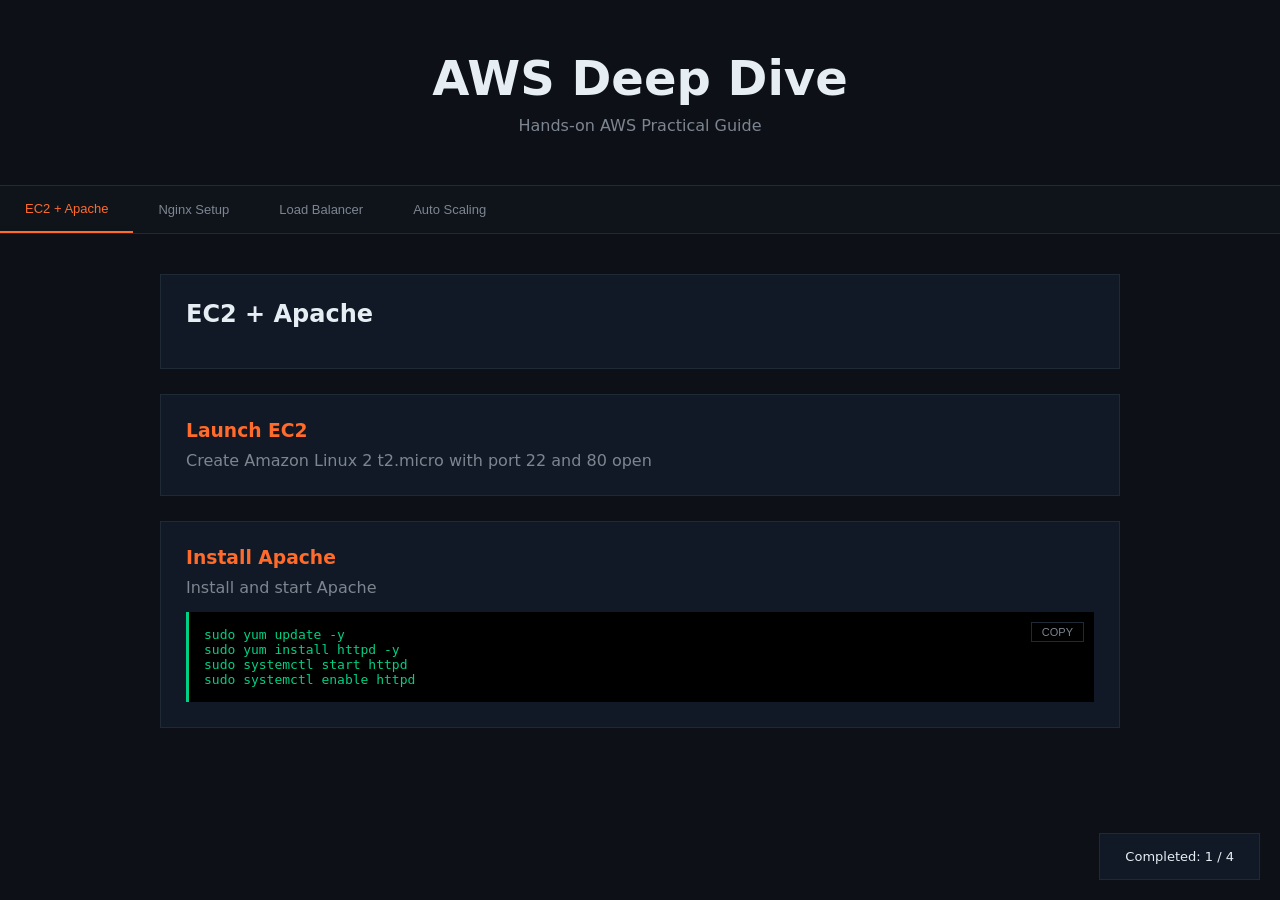
==== commit 6f57e6ae: "Update title and enhance styling in index.html" ====
--- a/index.html
+++ b/index.html
@@ -3,92 +3,246 @@
 <head>
 <meta charset="UTF-8">
 <meta name="viewport" content="width=device-width, initial-scale=1.0">
-<title>AWS Deep Guide</title>
+<title>AWS Deep Dive Guide</title>
 
 <style>
-body{margin:0;font-family:Arial;background:#0d1117;color:#e6edf3}
-header{padding:40px;text-align:center;border-bottom:1px solid #222}
-h1{margin:0;font-size:40px}
-nav{display:flex;overflow:auto;background:#111;border-bottom:1px solid #222}
+:root{
+--bg:#0d1117;
+--card:#111927;
+--border:#1f2a37;
+--orange:#ff6b2b;
+--green:#00d084;
+--text:#e6edf3;
+--muted:#7d8590;
+}
+
+*{box-sizing:border-box;margin:0;padding:0}
+body{font-family:system-ui;background:var(--bg);color:var(--text)}
+header{
+padding:50px 20px;
+text-align:center;
+border-bottom:1px solid var(--border);
+}
+h1{font-size:48px;margin-bottom:10px}
+p{color:var(--muted)}
+
+nav{
+display:flex;
+overflow:auto;
+background:#0f141b;
+border-bottom:1px solid var(--border);
+}
 nav button{
-  background:none;border:none;color:#aaa;
-  padding:15px 20px;cursor:pointer;white-space:nowrap
-}
-nav button.active{color:#ff6b2b;border-bottom:2px solid #ff6b2b}
-section{display:none;padding:30px;max-width:900px;margin:auto}
-section.active{display:block}
-.code{background:#000;padding:15px;overflow:auto;margin-top:20px}
-pre{color:#00d084;font-size:13px}
+background:none;
+border:none;
+color:var(--muted);
+padding:15px 25px;
+cursor:pointer;
+white-space:nowrap;
+font-size:13px;
+}
+nav button.active{
+color:var(--orange);
+border-bottom:2px solid var(--orange);
+}
+
+main{
+max-width:1000px;
+margin:auto;
+padding:40px 20px;
+}
+
+.module{display:none}
+.module.active{display:block}
+
+.card{
+background:var(--card);
+border:1px solid var(--border);
+padding:25px;
+margin-bottom:25px;
+}
+
+h2{margin-bottom:15px}
+h3{margin-bottom:10px;color:var(--orange)}
+
+.code{
+background:#000;
+padding:15px;
+overflow:auto;
+margin-top:15px;
+border-left:3px solid var(--green);
+position:relative;
+}
+
+pre{
+font-family:monospace;
+font-size:13px;
+color:var(--green);
+white-space:pre-wrap;
+}
+
+.copy{
+position:absolute;
+top:10px;
+right:10px;
+font-size:11px;
+background:none;
+border:1px solid var(--border);
+color:var(--muted);
+padding:3px 10px;
+cursor:pointer;
+}
+.copy:hover{
+color:var(--green);
+border-color:var(--green);
+}
+
+.progress{
+position:fixed;
+bottom:20px;
+right:20px;
+background:var(--card);
+border:1px solid var(--border);
+padding:15px 25px;
+font-size:13px;
+}
 </style>
 </head>
+
 <body>
 
 <header>
 <h1>AWS Deep Dive</h1>
-<p>Hands-on practical AWS learning</p>
+<p>Hands-on AWS Practical Guide</p>
 </header>
 
 <nav id="tabs"></nav>
 <main id="content"></main>
 
+<div class="progress">
+Completed: <span id="progressCount">0</span> / <span id="totalCount"></span>
+</div>
+
 <script>
 const DATA = [
 {
 title:"EC2 + Apache",
-content:"Launch EC2, SSH, install Apache",
+steps:[
+{
+title:"Launch EC2",
+desc:"Create Amazon Linux 2 t2.micro with port 22 and 80 open"
+},
+{
+title:"Install Apache",
+desc:"Install and start Apache",
 code:`sudo yum update -y
 sudo yum install httpd -y
 sudo systemctl start httpd
 sudo systemctl enable httpd`
+}
+]
 },
 {
 title:"Nginx Setup",
-content:"Stop Apache and install Nginx",
-code:`sudo systemctl stop httpd
-sudo amazon-linux-extras install nginx1 -y
+steps:[
+{
+title:"Stop Apache",
+code:`sudo systemctl stop httpd`
+},
+{
+title:"Install Nginx",
+code:`sudo amazon-linux-extras install nginx1 -y
 sudo systemctl start nginx
 sudo systemctl enable nginx`
+}
+]
 },
 {
 title:"Load Balancer",
-content:"Create ALB and attach target group",
-code:`aws elbv2 create-load-balancer --name my-alb
-aws elbv2 create-target-group --name web-tg --protocol HTTP --port 80`
+steps:[
+{
+title:"Create Target Group",
+code:`aws elbv2 create-target-group --name web-tg --protocol HTTP --port 80`
+},
+{
+title:"Create ALB",
+code:`aws elbv2 create-load-balancer --name my-alb`
+}
+]
 },
 {
 title:"Auto Scaling",
-content:"Create ASG and scaling policy",
-code:`aws autoscaling create-auto-scaling-group --auto-scaling-group-name WebASG
-aws autoscaling put-scaling-policy --policy-type TargetTrackingScaling`
+steps:[
+{
+title:"Create Launch Template",
+code:`aws ec2 create-launch-template --launch-template-name WebTemplate`
+},
+{
+title:"Create ASG",
+code:`aws autoscaling create-auto-scaling-group --auto-scaling-group-name WebASG`
+}
+]
 }
 ];
 
-const tabs = document.getElementById("tabs");
-const content = document.getElementById("content");
-
-function render() {
-  DATA.forEach((item,index)=>{
-    const btn = document.createElement("button");
-    btn.textContent = item.title;
-    btn.onclick = ()=>activate(index);
-    tabs.appendChild(btn);
-
-    const section = document.createElement("section");
-    section.innerHTML = `
-      <h2>${item.title}</h2>
-      <p>${item.content}</p>
-      <div class="code"><pre>${item.code}</pre></div>
-    `;
-    content.appendChild(section);
-  });
+const tabs=document.getElementById("tabs");
+const content=document.getElementById("content");
+const progressCount=document.getElementById("progressCount");
+const totalCount=document.getElementById("totalCount");
+
+let completed=0;
+totalCount.textContent=DATA.length;
+
+function render(){
+DATA.forEach((mod,index)=>{
+// tab
+const btn=document.createElement("button");
+btn.textContent=mod.title;
+btn.onclick=()=>activate(index);
+tabs.appendChild(btn);
+
+// module
+const section=document.createElement("div");
+section.className="module";
+
+let html=`<div class="card"><h2>${mod.title}</h2></div>`;
+
+mod.steps.forEach(step=>{
+html+=`<div class="card">
+<h3>${step.title}</h3>
+<p>${step.desc||""}</p>
+${step.code?`
+<div class="code">
+<button class="copy">COPY</button>
+<pre>${step.code}</pre>
+</div>`:""}
+</div>`;
+});
+
+section.innerHTML=html;
+content.appendChild(section);
+});
 }
 
 function activate(i){
-  document.querySelectorAll("nav button").forEach(b=>b.classList.remove("active"));
-  document.querySelectorAll("section").forEach(s=>s.classList.remove("active"));
-  document.querySelectorAll("nav button")[i].classList.add("active");
-  document.querySelectorAll("section")[i].classList.add("active");
-}
+document.querySelectorAll("nav button").forEach(b=>b.classList.remove("active"));
+document.querySelectorAll(".module").forEach(m=>m.classList.remove("active"));
+
+document.querySelectorAll("nav button")[i].classList.add("active");
+document.querySelectorAll(".module")[i].classList.add("active");
+
+completed=i+1;
+progressCount.textContent=completed;
+}
+
+document.addEventListener("click",e=>{
+if(e.target.classList.contains("copy")){
+const text=e.target.nextElementSibling.innerText;
+navigator.clipboard.writeText(text);
+e.target.textContent="COPIED";
+setTimeout(()=>e.target.textContent="COPY",1500);
+}
+});
 
 render();
 activate(0);
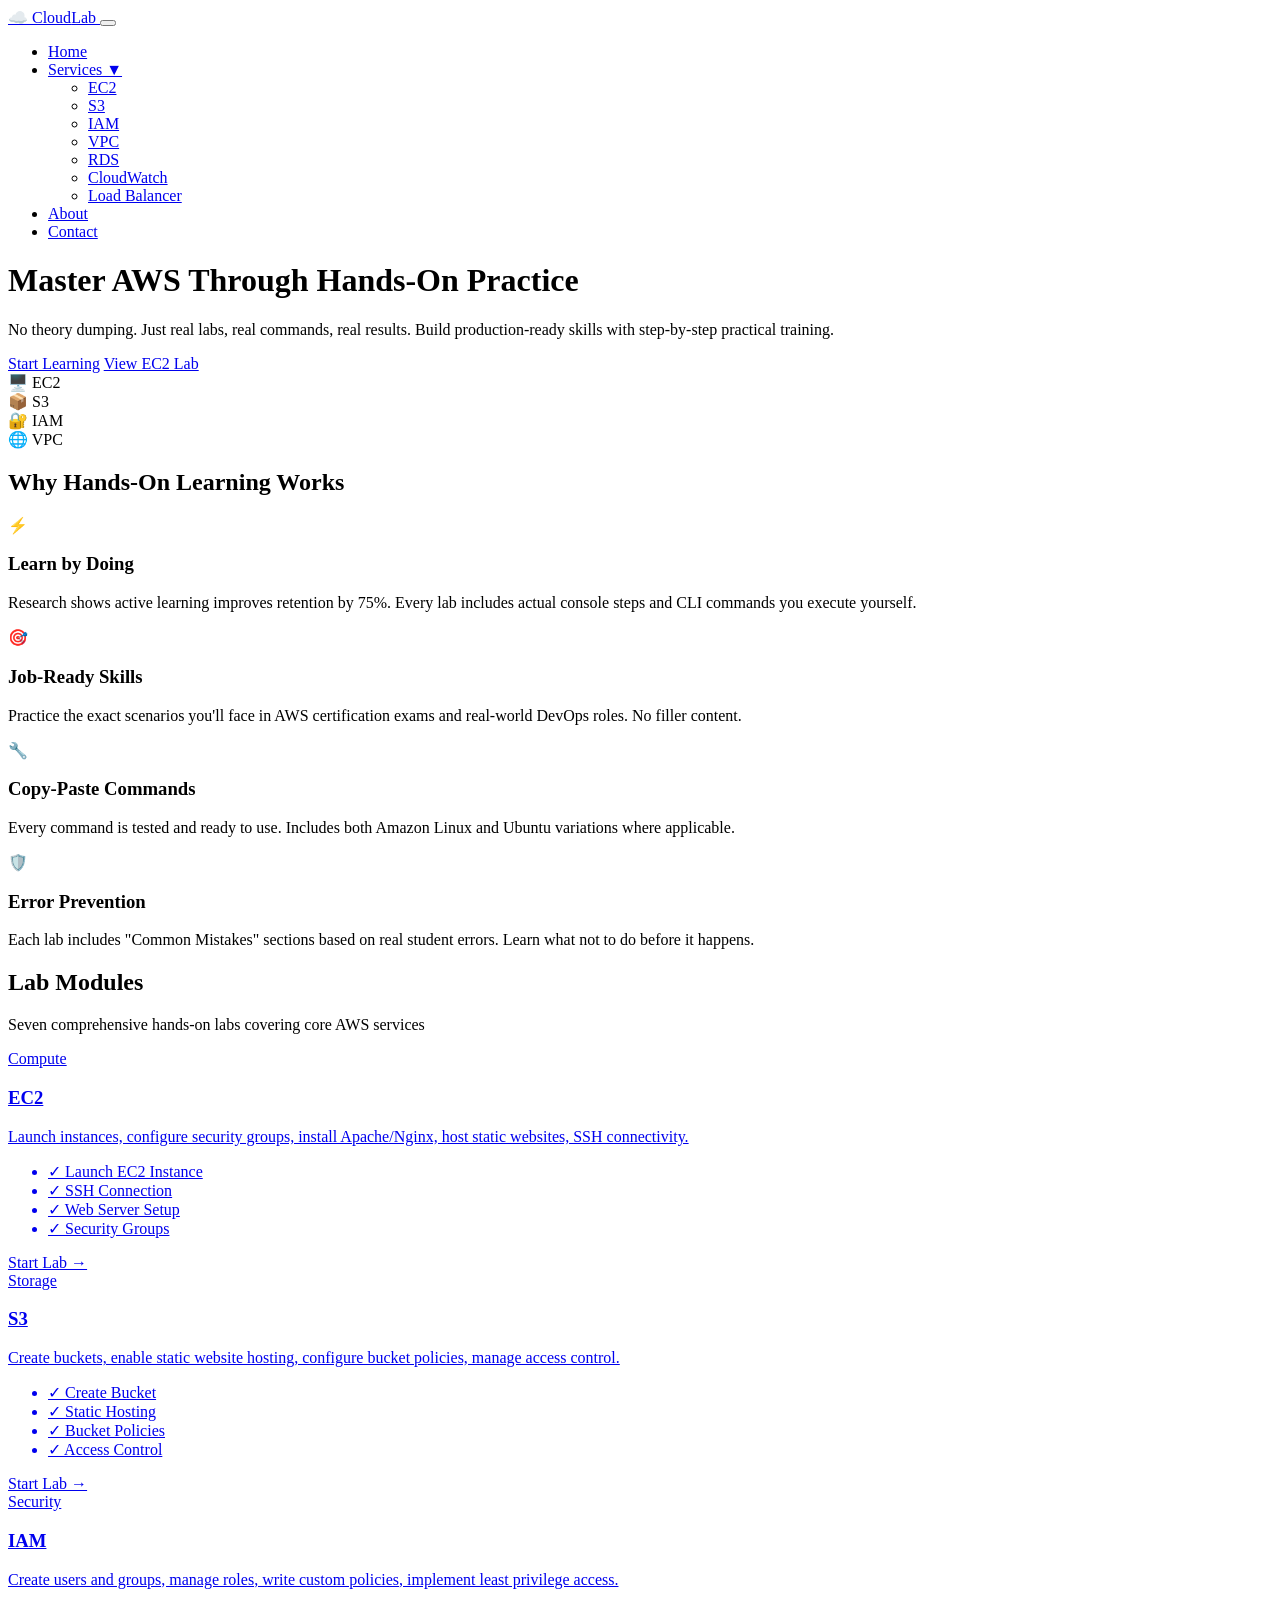
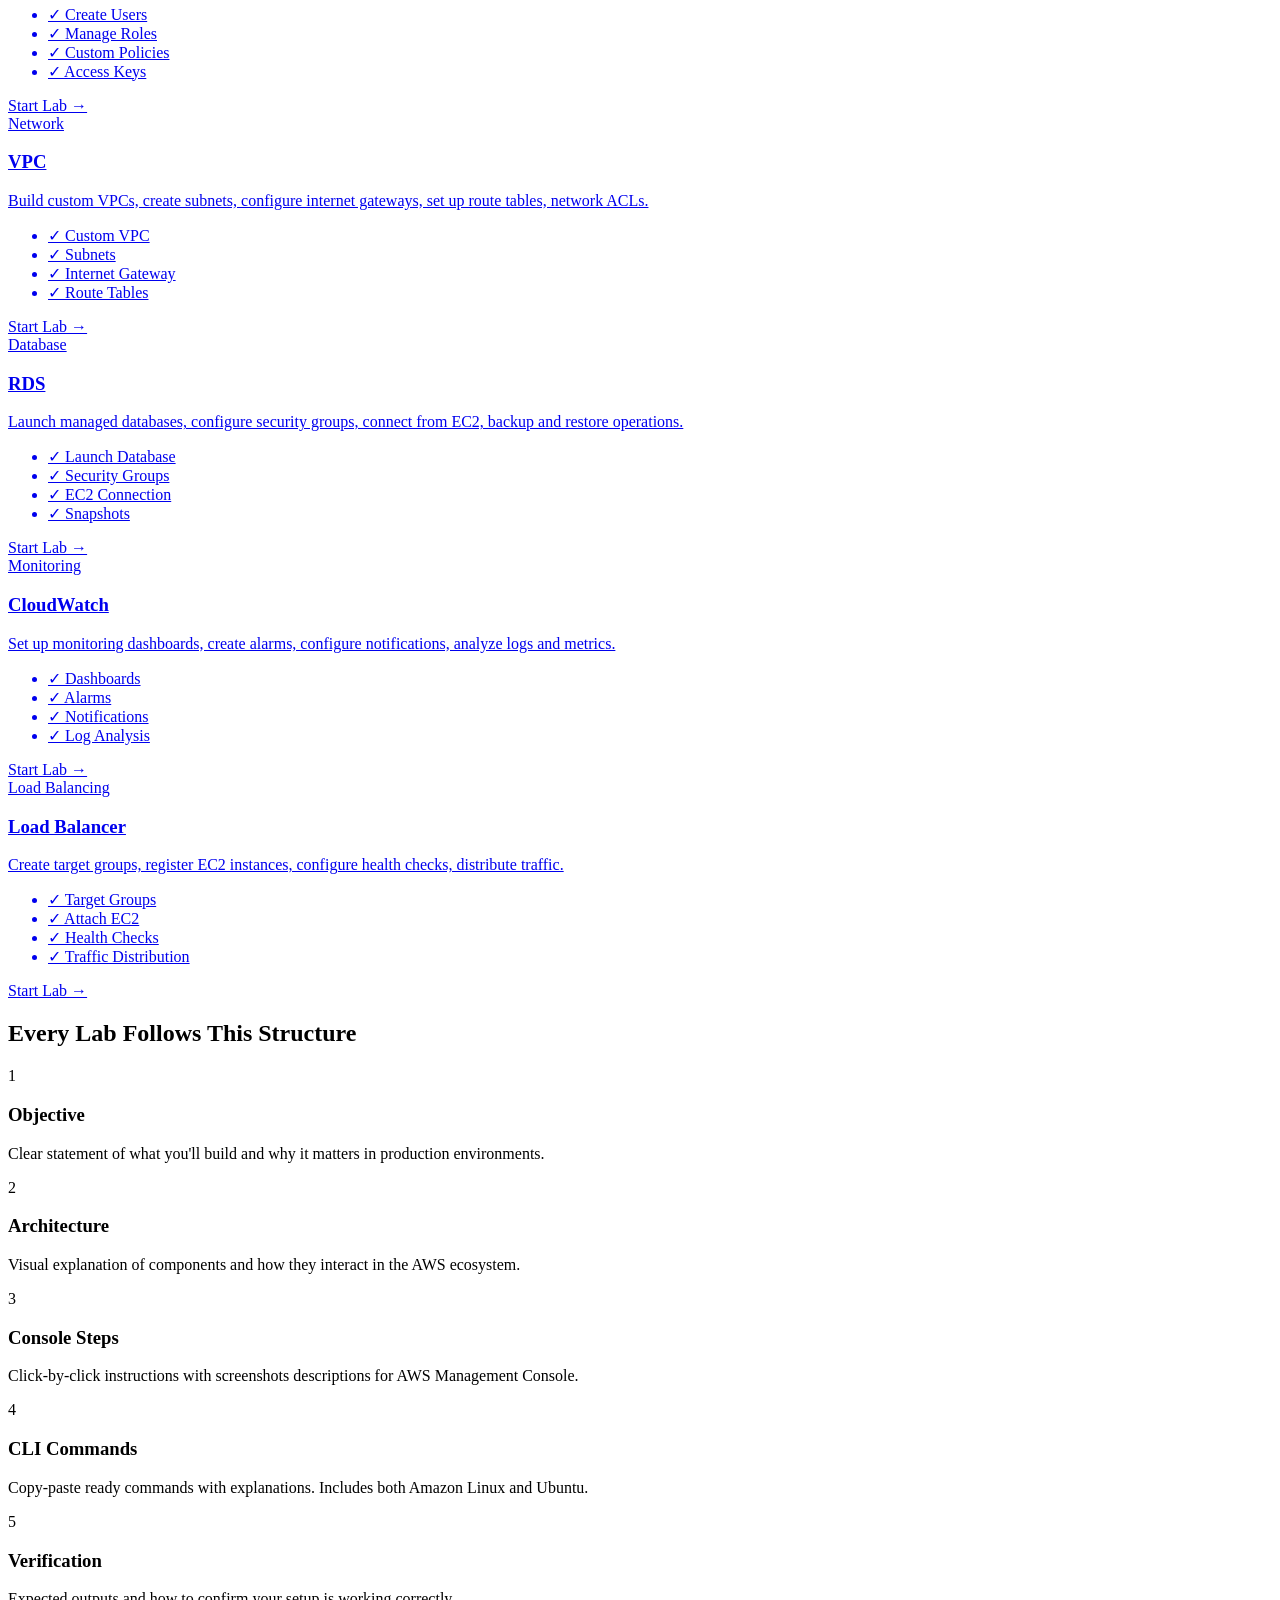
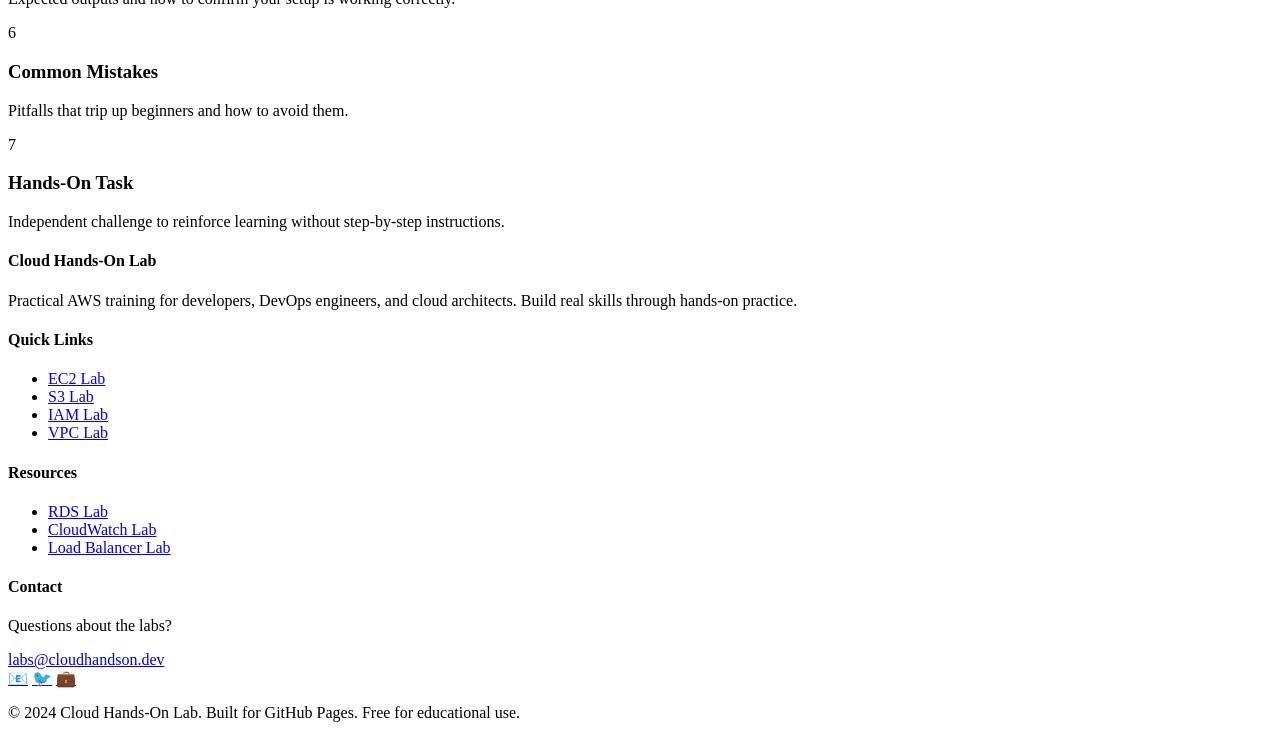
==== commit d918d3fd: "Revise index.html for Cloud Hands-On Lab Updated the HTML structure and content for the AWS Hands-On" ====
--- a/index.html
+++ b/index.html
@@ -1,252 +1,333 @@
 <!DOCTYPE html>
 <html lang="en">
 <head>
-<meta charset="UTF-8">
-<meta name="viewport" content="width=device-width, initial-scale=1.0">
-<title>AWS Deep Dive Guide</title>
-
-<style>
-:root{
---bg:#0d1117;
---card:#111927;
---border:#1f2a37;
---orange:#ff6b2b;
---green:#00d084;
---text:#e6edf3;
---muted:#7d8590;
-}
-
-*{box-sizing:border-box;margin:0;padding:0}
-body{font-family:system-ui;background:var(--bg);color:var(--text)}
-header{
-padding:50px 20px;
-text-align:center;
-border-bottom:1px solid var(--border);
-}
-h1{font-size:48px;margin-bottom:10px}
-p{color:var(--muted)}
-
-nav{
-display:flex;
-overflow:auto;
-background:#0f141b;
-border-bottom:1px solid var(--border);
-}
-nav button{
-background:none;
-border:none;
-color:var(--muted);
-padding:15px 25px;
-cursor:pointer;
-white-space:nowrap;
-font-size:13px;
-}
-nav button.active{
-color:var(--orange);
-border-bottom:2px solid var(--orange);
-}
-
-main{
-max-width:1000px;
-margin:auto;
-padding:40px 20px;
-}
-
-.module{display:none}
-.module.active{display:block}
-
-.card{
-background:var(--card);
-border:1px solid var(--border);
-padding:25px;
-margin-bottom:25px;
-}
-
-h2{margin-bottom:15px}
-h3{margin-bottom:10px;color:var(--orange)}
-
-.code{
-background:#000;
-padding:15px;
-overflow:auto;
-margin-top:15px;
-border-left:3px solid var(--green);
-position:relative;
-}
-
-pre{
-font-family:monospace;
-font-size:13px;
-color:var(--green);
-white-space:pre-wrap;
-}
-
-.copy{
-position:absolute;
-top:10px;
-right:10px;
-font-size:11px;
-background:none;
-border:1px solid var(--border);
-color:var(--muted);
-padding:3px 10px;
-cursor:pointer;
-}
-.copy:hover{
-color:var(--green);
-border-color:var(--green);
-}
-
-.progress{
-position:fixed;
-bottom:20px;
-right:20px;
-background:var(--card);
-border:1px solid var(--border);
-padding:15px 25px;
-font-size:13px;
-}
-</style>
+    <meta charset="UTF-8">
+    <meta name="viewport" content="width=device-width, initial-scale=1.0">
+    <meta name="description" content="AWS Hands-On Lab - Practical training for EC2, S3, IAM, VPC, RDS, CloudWatch, and Load Balancers. Step-by-step tutorials with real commands.">
+    <title>Cloud Hands-On Lab – AWS Practical Training</title>
+    <link rel="stylesheet" href="css/style.css">
 </head>
-
 <body>
-
-<header>
-<h1>AWS Deep Dive</h1>
-<p>Hands-on AWS Practical Guide</p>
-</header>
-
-<nav id="tabs"></nav>
-<main id="content"></main>
-
-<div class="progress">
-Completed: <span id="progressCount">0</span> / <span id="totalCount"></span>
-</div>
-
-<script>
-const DATA = [
-{
-title:"EC2 + Apache",
-steps:[
-{
-title:"Launch EC2",
-desc:"Create Amazon Linux 2 t2.micro with port 22 and 80 open"
-},
-{
-title:"Install Apache",
-desc:"Install and start Apache",
-code:`sudo yum update -y
-sudo yum install httpd -y
-sudo systemctl start httpd
-sudo systemctl enable httpd`
-}
-]
-},
-{
-title:"Nginx Setup",
-steps:[
-{
-title:"Stop Apache",
-code:`sudo systemctl stop httpd`
-},
-{
-title:"Install Nginx",
-code:`sudo amazon-linux-extras install nginx1 -y
-sudo systemctl start nginx
-sudo systemctl enable nginx`
-}
-]
-},
-{
-title:"Load Balancer",
-steps:[
-{
-title:"Create Target Group",
-code:`aws elbv2 create-target-group --name web-tg --protocol HTTP --port 80`
-},
-{
-title:"Create ALB",
-code:`aws elbv2 create-load-balancer --name my-alb`
-}
-]
-},
-{
-title:"Auto Scaling",
-steps:[
-{
-title:"Create Launch Template",
-code:`aws ec2 create-launch-template --launch-template-name WebTemplate`
-},
-{
-title:"Create ASG",
-code:`aws autoscaling create-auto-scaling-group --auto-scaling-group-name WebASG`
-}
-]
-}
-];
-
-const tabs=document.getElementById("tabs");
-const content=document.getElementById("content");
-const progressCount=document.getElementById("progressCount");
-const totalCount=document.getElementById("totalCount");
-
-let completed=0;
-totalCount.textContent=DATA.length;
-
-function render(){
-DATA.forEach((mod,index)=>{
-// tab
-const btn=document.createElement("button");
-btn.textContent=mod.title;
-btn.onclick=()=>activate(index);
-tabs.appendChild(btn);
-
-// module
-const section=document.createElement("div");
-section.className="module";
-
-let html=`<div class="card"><h2>${mod.title}</h2></div>`;
-
-mod.steps.forEach(step=>{
-html+=`<div class="card">
-<h3>${step.title}</h3>
-<p>${step.desc||""}</p>
-${step.code?`
-<div class="code">
-<button class="copy">COPY</button>
-<pre>${step.code}</pre>
-</div>`:""}
-</div>`;
-});
-
-section.innerHTML=html;
-content.appendChild(section);
-});
-}
-
-function activate(i){
-document.querySelectorAll("nav button").forEach(b=>b.classList.remove("active"));
-document.querySelectorAll(".module").forEach(m=>m.classList.remove("active"));
-
-document.querySelectorAll("nav button")[i].classList.add("active");
-document.querySelectorAll(".module")[i].classList.add("active");
-
-completed=i+1;
-progressCount.textContent=completed;
-}
-
-document.addEventListener("click",e=>{
-if(e.target.classList.contains("copy")){
-const text=e.target.nextElementSibling.innerText;
-navigator.clipboard.writeText(text);
-e.target.textContent="COPIED";
-setTimeout(()=>e.target.textContent="COPY",1500);
-}
-});
-
-render();
-activate(0);
-</script>
-
+    <!-- Navigation -->
+    <nav class="navbar">
+        <div class="nav-container">
+            <a href="index.html" class="nav-logo">
+                <span class="logo-icon">☁️</span>
+                <span class="logo-text">Cloud<span class="highlight">Lab</span></span>
+            </a>
+            <button class="nav-toggle" id="navToggle" aria-label="Toggle navigation">
+                <span class="hamburger"></span>
+            </button>
+            <ul class="nav-menu" id="navMenu">
+                <li><a href="index.html" class="nav-link active">Home</a></li>
+                <li class="dropdown">
+                    <a href="#" class="nav-link">Services ▼</a>
+                    <ul class="dropdown-menu">
+                        <li><a href="services/ec2.html">EC2</a></li>
+                        <li><a href="services/s3.html">S3</a></li>
+                        <li><a href="services/iam.html">IAM</a></li>
+                        <li><a href="services/vpc.html">VPC</a></li>
+                        <li><a href="services/rds.html">RDS</a></li>
+                        <li><a href="services/cloudwatch.html">CloudWatch</a></li>
+                        <li><a href="services/loadbalancer.html">Load Balancer</a></li>
+                    </ul>
+                </li>
+                <li><a href="#about" class="nav-link">About</a></li>
+                <li><a href="#contact" class="nav-link">Contact</a></li>
+            </ul>
+        </div>
+    </nav>
+
+    <!-- Hero Section -->
+    <header class="hero">
+        <div class="hero-content">
+            <h1>Master AWS Through <span class="gradient-text">Hands-On Practice</span></h1>
+            <p class="hero-subtitle">No theory dumping. Just real labs, real commands, real results. Build production-ready skills with step-by-step practical training.</p>
+            <div class="hero-cta">
+                <a href="#services" class="btn btn-primary">Start Learning</a>
+                <a href="services/ec2.html" class="btn btn-secondary">View EC2 Lab</a>
+            </div>
+        </div>
+        <div class="hero-visual">
+            <div class="aws-services-grid">
+                <div class="service-card mini">
+                    <span class="service-icon">🖥️</span>
+                    <span>EC2</span>
+                </div>
+                <div class="service-card mini">
+                    <span class="service-icon">📦</span>
+                    <span>S3</span>
+                </div>
+                <div class="service-card mini">
+                    <span class="service-icon">🔐</span>
+                    <span>IAM</span>
+                </div>
+                <div class="service-card mini">
+                    <span class="service-icon">🌐</span>
+                    <span>VPC</span>
+                </div>
+            </div>
+        </div>
+    </header>
+
+    <!-- Why Practical Learning -->
+    <section class="section why-practical" id="about">
+        <div class="container">
+            <h2 class="section-title">Why Hands-On Learning Works</h2>
+            <div class="features-grid">
+                <div class="feature-card">
+                    <div class="feature-icon">⚡</div>
+                    <h3>Learn by Doing</h3>
+                    <p>Research shows active learning improves retention by 75%. Every lab includes actual console steps and CLI commands you execute yourself.</p>
+                </div>
+                <div class="feature-card">
+                    <div class="feature-icon">🎯</div>
+                    <h3>Job-Ready Skills</h3>
+                    <p>Practice the exact scenarios you'll face in AWS certification exams and real-world DevOps roles. No filler content.</p>
+                </div>
+                <div class="feature-card">
+                    <div class="feature-icon">🔧</div>
+                    <h3>Copy-Paste Commands</h3>
+                    <p>Every command is tested and ready to use. Includes both Amazon Linux and Ubuntu variations where applicable.</p>
+                </div>
+                <div class="feature-card">
+                    <div class="feature-icon">🛡️</div>
+                    <h3>Error Prevention</h3>
+                    <p>Each lab includes "Common Mistakes" sections based on real student errors. Learn what not to do before it happens.</p>
+                </div>
+            </div>
+        </div>
+    </section>
+
+    <!-- Services Overview -->
+    <section class="section services-overview" id="services">
+        <div class="container">
+            <h2 class="section-title">Lab Modules</h2>
+            <p class="section-subtitle">Seven comprehensive hands-on labs covering core AWS services</p>
+            
+            <div class="services-grid">
+                <a href="services/ec2.html" class="service-link">
+                    <div class="service-card-large">
+                        <div class="service-header">
+                            <span class="service-badge compute">Compute</span>
+                            <h3>EC2</h3>
+                        </div>
+                        <p>Launch instances, configure security groups, install Apache/Nginx, host static websites, SSH connectivity.</p>
+                        <ul class="task-list">
+                            <li>✓ Launch EC2 Instance</li>
+                            <li>✓ SSH Connection</li>
+                            <li>✓ Web Server Setup</li>
+                            <li>✓ Security Groups</li>
+                        </ul>
+                        <span class="start-lab">Start Lab →</span>
+                    </div>
+                </a>
+
+                <a href="services/s3.html" class="service-link">
+                    <div class="service-card-large">
+                        <div class="service-header">
+                            <span class="service-badge storage">Storage</span>
+                            <h3>S3</h3>
+                        </div>
+                        <p>Create buckets, enable static website hosting, configure bucket policies, manage access control.</p>
+                        <ul class="task-list">
+                            <li>✓ Create Bucket</li>
+                            <li>✓ Static Hosting</li>
+                            <li>✓ Bucket Policies</li>
+                            <li>✓ Access Control</li>
+                        </ul>
+                        <span class="start-lab">Start Lab →</span>
+                    </div>
+                </a>
+
+                <a href="services/iam.html" class="service-link">
+                    <div class="service-card-large">
+                        <div class="service-header">
+                            <span class="service-badge security">Security</span>
+                            <h3>IAM</h3>
+                        </div>
+                        <p>Create users and groups, manage roles, write custom policies, implement least privilege access.</p>
+                        <ul class="task-list">
+                            <li>✓ Create Users</li>
+                            <li>✓ Manage Roles</li>
+                            <li>✓ Custom Policies</li>
+                            <li>✓ Access Keys</li>
+                        </ul>
+                        <span class="start-lab">Start Lab →</span>
+                    </div>
+                </a>
+
+                <a href="services/vpc.html" class="service-link">
+                    <div class="service-card-large">
+                        <div class="service-header">
+                            <span class="service-badge network">Network</span>
+                            <h3>VPC</h3>
+                        </div>
+                        <p>Build custom VPCs, create subnets, configure internet gateways, set up route tables, network ACLs.</p>
+                        <ul class="task-list">
+                            <li>✓ Custom VPC</li>
+                            <li>✓ Subnets</li>
+                            <li>✓ Internet Gateway</li>
+                            <li>✓ Route Tables</li>
+                        </ul>
+                        <span class="start-lab">Start Lab →</span>
+                    </div>
+                </a>
+
+                <a href="services/rds.html" class="service-link">
+                    <div class="service-card-large">
+                        <div class="service-header">
+                            <span class="service-badge database">Database</span>
+                            <h3>RDS</h3>
+                        </div>
+                        <p>Launch managed databases, configure security groups, connect from EC2, backup and restore operations.</p>
+                        <ul class="task-list">
+                            <li>✓ Launch Database</li>
+                            <li>✓ Security Groups</li>
+                            <li>✓ EC2 Connection</li>
+                            <li>✓ Snapshots</li>
+                        </ul>
+                        <span class="start-lab">Start Lab →</span>
+                    </div>
+                </a>
+
+                <a href="services/cloudwatch.html" class="service-link">
+                    <div class="service-card-large">
+                        <div class="service-header">
+                            <span class="service-badge monitoring">Monitoring</span>
+                            <h3>CloudWatch</h3>
+                        </div>
+                        <p>Set up monitoring dashboards, create alarms, configure notifications, analyze logs and metrics.</p>
+                        <ul class="task-list">
+                            <li>✓ Dashboards</li>
+                            <li>✓ Alarms</li>
+                            <li>✓ Notifications</li>
+                            <li>✓ Log Analysis</li>
+                        </ul>
+                        <span class="start-lab">Start Lab →</span>
+                    </div>
+                </a>
+
+                <a href="services/loadbalancer.html" class="service-link">
+                    <div class="service-card-large">
+                        <div class="service-header">
+                            <span class="service-badge balance">Load Balancing</span>
+                            <h3>Load Balancer</h3>
+                        </div>
+                        <p>Create target groups, register EC2 instances, configure health checks, distribute traffic.</p>
+                        <ul class="task-list">
+                            <li>✓ Target Groups</li>
+                            <li>✓ Attach EC2</li>
+                            <li>✓ Health Checks</li>
+                            <li>✓ Traffic Distribution</li>
+                        </ul>
+                        <span class="start-lab">Start Lab →</span>
+                    </div>
+                </a>
+            </div>
+        </div>
+    </section>
+
+    <!-- Lab Structure -->
+    <section class="section lab-structure">
+        <div class="container">
+            <h2 class="section-title">Every Lab Follows This Structure</h2>
+            <div class="structure-timeline">
+                <div class="timeline-item">
+                    <div class="timeline-number">1</div>
+                    <div class="timeline-content">
+                        <h3>Objective</h3>
+                        <p>Clear statement of what you'll build and why it matters in production environments.</p>
+                    </div>
+                </div>
+                <div class="timeline-item">
+                    <div class="timeline-number">2</div>
+                    <div class="timeline-content">
+                        <h3>Architecture</h3>
+                        <p>Visual explanation of components and how they interact in the AWS ecosystem.</p>
+                    </div>
+                </div>
+                <div class="timeline-item">
+                    <div class="timeline-number">3</div>
+                    <div class="timeline-content">
+                        <h3>Console Steps</h3>
+                        <p>Click-by-click instructions with screenshots descriptions for AWS Management Console.</p>
+                    </div>
+                </div>
+                <div class="timeline-item">
+                    <div class="timeline-number">4</div>
+                    <div class="timeline-content">
+                        <h3>CLI Commands</h3>
+                        <p>Copy-paste ready commands with explanations. Includes both Amazon Linux and Ubuntu.</p>
+                    </div>
+                </div>
+                <div class="timeline-item">
+                    <div class="timeline-number">5</div>
+                    <div class="timeline-content">
+                        <h3>Verification</h3>
+                        <p>Expected outputs and how to confirm your setup is working correctly.</p>
+                    </div>
+                </div>
+                <div class="timeline-item">
+                    <div class="timeline-number">6</div>
+                    <div class="timeline-content">
+                        <h3>Common Mistakes</h3>
+                        <p>Pitfalls that trip up beginners and how to avoid them.</p>
+                    </div>
+                </div>
+                <div class="timeline-item">
+                    <div class="timeline-number">7</div>
+                    <div class="timeline-content">
+                        <h3>Hands-On Task</h3>
+                        <p>Independent challenge to reinforce learning without step-by-step instructions.</p>
+                    </div>
+                </div>
+            </div>
+        </div>
+    </section>
+
+    <!-- Footer -->
+    <footer class="footer" id="contact">
+        <div class="container">
+            <div class="footer-grid">
+                <div class="footer-section">
+                    <h4>Cloud Hands-On Lab</h4>
+                    <p>Practical AWS training for developers, DevOps engineers, and cloud architects. Build real skills through hands-on practice.</p>
+                </div>
+                <div class="footer-section">
+                    <h4>Quick Links</h4>
+                    <ul>
+                        <li><a href="services/ec2.html">EC2 Lab</a></li>
+                        <li><a href="services/s3.html">S3 Lab</a></li>
+                        <li><a href="services/iam.html">IAM Lab</a></li>
+                        <li><a href="services/vpc.html">VPC Lab</a></li>
+                    </ul>
+                </div>
+                <div class="footer-section">
+                    <h4>Resources</h4>
+                    <ul>
+                        <li><a href="services/rds.html">RDS Lab</a></li>
+                        <li><a href="services/cloudwatch.html">CloudWatch Lab</a></li>
+                        <li><a href="services/loadbalancer.html">Load Balancer Lab</a></li>
+                    </ul>
+                </div>
+                <div class="footer-section">
+                    <h4>Contact</h4>
+                    <p>Questions about the labs?</p>
+                    <a href="mailto:labs@cloudhandson.dev" class="contact-email">labs@cloudhandson.dev</a>
+                    <div class="social-links">
+                        <a href="#" aria-label="GitHub">📧</a>
+                        <a href="#" aria-label="Twitter">🐦</a>
+                        <a href="#" aria-label="LinkedIn">💼</a>
+                    </div>
+                </div>
+            </div>
+            <div class="footer-bottom">
+                <p>&copy; 2024 Cloud Hands-On Lab. Built for GitHub Pages. Free for educational use.</p>
+            </div>
+        </div>
+    </footer>
+
+    <script src="js/script.js"></script>
 </body>
 </html>
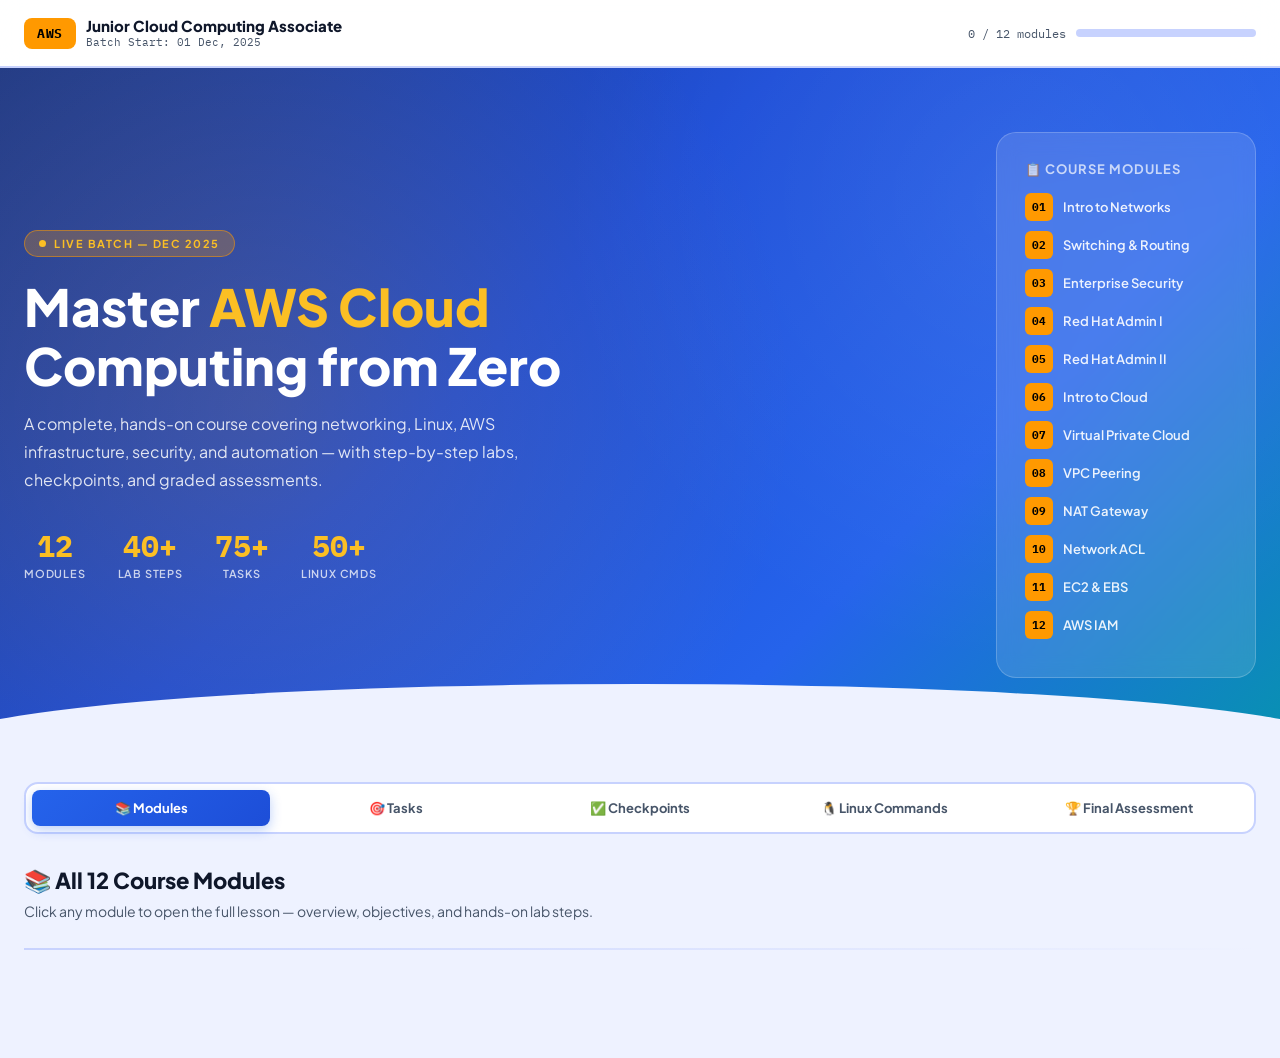
==== commit 337a09f1: "Update fmt.Println message from 'Hello' to 'Goodbye'" ====
--- a/index.html
+++ b/index.html
@@ -1,333 +1,2779 @@
 <!DOCTYPE html>
 <html lang="en">
 <head>
-    <meta charset="UTF-8">
-    <meta name="viewport" content="width=device-width, initial-scale=1.0">
-    <meta name="description" content="AWS Hands-On Lab - Practical training for EC2, S3, IAM, VPC, RDS, CloudWatch, and Load Balancers. Step-by-step tutorials with real commands.">
-    <title>Cloud Hands-On Lab – AWS Practical Training</title>
-    <link rel="stylesheet" href="css/style.css">
+<meta charset="UTF-8">
+<meta name="viewport" content="width=device-width, initial-scale=1.0">
+<title>AWS Junior Cloud Computing Associate</title>
+<link href="https://fonts.googleapis.com/css2?family=IBM+Plex+Mono:wght@400;600;700&family=Plus+Jakarta+Sans:wght@400;500;600;700;800&display=swap" rel="stylesheet">
+<style>
+:root {
+  --bg:#eef2ff;
+  --surface:#fff;
+  --card:#fff;
+  --border:#c7d2fe;
+  --aws:#ff9900;
+  --aws2:#e68a00;
+  --blue:#2563eb;
+  --blue-l:#dbeafe;
+  --green:#059669;
+  --green-l:#d1fae5;
+  --red:#dc2626;
+  --red-l:#fee2e2;
+  --yellow:#d97706;
+  --yellow-l:#fef3c7;
+  --purple:#7c3aed;
+  --purple-l:#ede9fe;
+  --cyan:#0891b2;
+  --cyan-l:#cffafe;
+  --text:#0f172a;
+  --text2:#1e293b;
+  --muted:#475569;
+  --muted2:#94a3b8;
+  --easy:#059669;
+  --medium:#d97706;
+  --hard:#dc2626;
+  --shadow:0 2px 8px rgba(0,0,0,.08),0 8px 32px rgba(37,99,235,.06);
+  --shadow-lg:0 8px 24px rgba(0,0,0,.1),0 32px 64px rgba(37,99,235,.1);
+  --r:14px;
+  --r-sm:8px;
+}
+*{margin:0;padding:0;box-sizing:border-box}
+html{scroll-behavior:smooth}
+body{background:var(--bg);color:var(--text);font-family:'Plus Jakarta Sans',sans-serif;min-height:100vh;overflow-x:hidden}
+::-webkit-scrollbar{width:6px}
+::-webkit-scrollbar-track{background:var(--bg)}
+::-webkit-scrollbar-thumb{background:#c7d2fe;border-radius:99px}
+
+/* HEADER */
+.hdr{background:rgba(255,255,255,.95);backdrop-filter:blur(20px);border-bottom:2px solid var(--border);position:sticky;top:0;z-index:200;padding:0 24px}
+.hdr-inner{max-width:1400px;margin:0 auto;display:flex;align-items:center;justify-content:space-between;height:66px;gap:16px}
+.logo{display:flex;align-items:center;gap:10px;text-decoration:none}
+.logo-box{background:var(--aws);color:#000;font-family:'IBM Plex Mono',monospace;font-weight:700;font-size:13px;padding:7px 13px;border-radius:var(--r-sm);letter-spacing:.5px;white-space:nowrap}
+.logo-text{font-size:15px;font-weight:800;color:var(--text);line-height:1.2}
+.logo-sub{font-size:11px;color:var(--muted);font-family:'IBM Plex Mono',monospace}
+.hdr-right{display:flex;align-items:center;gap:16px}
+.progress-wrap{display:flex;align-items:center;gap:10px}
+.progress-bar{width:180px;height:8px;background:var(--border);border-radius:99px;overflow:hidden}
+.progress-fill{height:100%;background:linear-gradient(90deg,var(--aws),var(--blue));border-radius:99px;width:0%;transition:width .5s}
+.prog-label{font-size:12px;font-family:'IBM Plex Mono',monospace;color:var(--muted);white-space:nowrap}
+
+/* HERO */
+.hero{background:linear-gradient(135deg,#1e3a8a 0%,#1d4ed8 40%,#2563eb 70%,#0891b2 100%);color:#fff;padding:64px 24px;position:relative;overflow:hidden}
+.hero::before{content:'';position:absolute;inset:0;background-image:radial-gradient(circle at 20% 50%,rgba(255,153,0,.15) 0%,transparent 50%),radial-gradient(circle at 80% 20%,rgba(255,255,255,.08) 0%,transparent 40%);pointer-events:none}
+.hero::after{content:'';position:absolute;bottom:-2px;left:0;right:0;height:60px;background:var(--bg);clip-path:ellipse(55% 100% at 50% 100%)}
+.hero-inner{max-width:1400px;margin:0 auto;display:grid;grid-template-columns:1fr auto;gap:48px;align-items:center;position:relative;z-index:1}
+.hero-badge{display:inline-flex;align-items:center;gap:8px;background:rgba(255,153,0,.25);border:1px solid rgba(255,153,0,.5);color:#fbbf24;font-size:11px;font-weight:700;letter-spacing:1.5px;text-transform:uppercase;padding:6px 14px;border-radius:99px;margin-bottom:20px}
+.pulse{width:7px;height:7px;background:#fbbf24;border-radius:50%;animation:pulse 1.8s infinite}
+@keyframes pulse{0%,100%{opacity:1;transform:scale(1)}50%{opacity:.4;transform:scale(.7)}}
+.hero h1{font-size:clamp(28px,4vw,52px);font-weight:800;line-height:1.15;margin-bottom:16px}
+.hero h1 em{font-style:normal;color:#fbbf24}
+.hero-desc{font-size:16px;opacity:.85;line-height:1.75;margin-bottom:32px;max-width:560px}
+.hero-stats{display:flex;gap:32px;flex-wrap:wrap}
+.stat{text-align:center}
+.stat-n{font-size:30px;font-weight:800;color:#fbbf24;font-family:'IBM Plex Mono',monospace}
+.stat-l{font-size:11px;opacity:.75;margin-top:2px;text-transform:uppercase;letter-spacing:.8px;font-weight:600}
+.hero-card{background:rgba(255,255,255,.12);border:1px solid rgba(255,255,255,.2);border-radius:20px;padding:28px;min-width:260px;backdrop-filter:blur(10px)}
+.hero-card h3{font-size:13px;font-weight:700;letter-spacing:1px;text-transform:uppercase;opacity:.7;margin-bottom:16px}
+.module-pill{display:flex;align-items:center;gap:10px;margin-bottom:10px}
+.m-num{background:var(--aws);color:#000;font-family:'IBM Plex Mono',monospace;font-size:11px;font-weight:700;width:28px;height:28px;border-radius:6px;display:flex;align-items:center;justify-content:center;flex-shrink:0}
+.m-name{font-size:13px;font-weight:600;opacity:.9}
+
+/* TABS */
+.tabs-wrap{max-width:1400px;margin:40px auto 0;padding:0 24px}
+.tab-bar{display:flex;gap:6px;background:var(--surface);border:2px solid var(--border);border-radius:var(--r);padding:6px;flex-wrap:wrap}
+.tab-btn{flex:1;min-width:130px;padding:10px 16px;border:none;border-radius:var(--r-sm);background:transparent;color:var(--muted);font-family:'Plus Jakarta Sans',sans-serif;font-size:13px;font-weight:700;cursor:pointer;transition:all .2s;white-space:nowrap;display:flex;align-items:center;justify-content:center;gap:6px}
+.tab-btn.active{background:linear-gradient(135deg,var(--blue),#1d4ed8);color:#fff;box-shadow:0 4px 12px rgba(37,99,235,.3)}
+.tab-btn:hover:not(.active){background:var(--blue-l);color:var(--blue)}
+
+/* CONTENT */
+.content{max-width:1400px;margin:0 auto;padding:32px 24px 80px}
+.tab-panel{display:none;animation:fadeIn .3s ease}
+.tab-panel.active{display:block}
+@keyframes fadeIn{from{opacity:0;transform:translateY(8px)}to{opacity:1;transform:translateY(0)}}
+
+/* SECTION TITLE */
+.sec-title{font-size:22px;font-weight:800;color:var(--text);margin-bottom:8px;display:flex;align-items:center;gap:12px}
+.sec-sub{font-size:14px;color:var(--muted);margin-bottom:28px}
+.divider-line{height:2px;background:linear-gradient(90deg,var(--border),transparent);margin-bottom:28px}
+
+/* MODULE GRID */
+.mod-grid{display:grid;grid-template-columns:repeat(auto-fill,minmax(340px,1fr));gap:18px}
+.mod-card{background:var(--surface);border:2px solid var(--border);border-radius:var(--r);overflow:hidden;cursor:pointer;transition:all .25s;box-shadow:var(--shadow)}
+.mod-card:hover{border-color:var(--blue);transform:translateY(-4px);box-shadow:var(--shadow-lg)}
+.mod-top{padding:20px;display:flex;gap:14px;align-items:flex-start}
+.mod-icon{min-width:48px;height:48px;border-radius:12px;display:flex;align-items:center;justify-content:center;font-size:22px;flex-shrink:0}
+.mod-info h3{font-size:15px;font-weight:700;color:var(--text);margin-bottom:5px;line-height:1.3}
+.mod-info p{font-size:12px;color:var(--muted);line-height:1.5}
+.mod-bottom{border-top:2px solid var(--border);padding:12px 20px;display:flex;align-items:center;gap:16px}
+.mod-pill{font-size:11px;font-weight:700;padding:4px 10px;border-radius:99px;display:flex;align-items:center;gap:5px}
+.pill-lab{background:var(--cyan-l);color:var(--cyan)}
+.pill-task{background:var(--purple-l);color:var(--purple)}
+.pill-quiz{background:var(--green-l);color:var(--green)}
+.mod-status{margin-left:auto;font-size:11px;font-weight:700;padding:4px 10px;border-radius:6px;font-family:'IBM Plex Mono',monospace;letter-spacing:.5px}
+.s-todo{background:#f1f5f9;color:var(--muted)}
+.s-active{background:var(--yellow-l);color:var(--yellow);border:1px solid var(--yellow)}
+.s-done{background:var(--green-l);color:var(--green);border:1px solid var(--green)}
+
+/* MODAL */
+.overlay{display:none;position:fixed;inset:0;background:rgba(15,23,42,.7);z-index:500;overflow-y:auto;padding:32px 20px;backdrop-filter:blur(4px)}
+.overlay.open{display:flex;justify-content:center;align-items:flex-start}
+.modal{background:var(--surface);border:2px solid var(--border);border-radius:20px;width:100%;max-width:900px;animation:slideUp .3s ease;margin:auto}
+@keyframes slideUp{from{opacity:0;transform:translateY(24px)}to{opacity:1;transform:translateY(0)}}
+.modal-hdr{padding:24px 28px;border-bottom:2px solid var(--border);display:flex;align-items:center;gap:16px;justify-content:space-between}
+.modal-title-wrap{display:flex;align-items:center;gap:14px}
+.modal-icon{width:44px;height:44px;border-radius:10px;display:flex;align-items:center;justify-content:center;font-size:20px;flex-shrink:0}
+.modal-title{font-size:18px;font-weight:800;color:var(--text)}
+.modal-sub{font-size:12px;color:var(--muted)}
+.close-btn{width:38px;height:38px;background:var(--bg);border:2px solid var(--border);border-radius:var(--r-sm);cursor:pointer;font-size:18px;display:flex;align-items:center;justify-content:center;transition:all .2s;color:var(--muted)}
+.close-btn:hover{background:var(--red-l);border-color:var(--red);color:var(--red)}
+.modal-body{padding:28px;max-height:75vh;overflow-y:auto}
+
+/* LESSON SWITCHER */
+.lesson-nav{display:flex;gap:8px;margin-bottom:24px;flex-wrap:wrap}
+.lnav-btn{padding:9px 18px;border:2px solid var(--border);border-radius:var(--r-sm);background:transparent;color:var(--muted);font-family:'Plus Jakarta Sans',sans-serif;font-size:13px;font-weight:700;cursor:pointer;transition:all .2s}
+.lnav-btn.active{border-color:var(--blue);background:var(--blue);color:#fff}
+.lpane{display:none}
+.lpane.active{display:block}
+
+/* OVERVIEW BOX */
+.overview-box{background:linear-gradient(135deg,var(--blue-l),#f0f9ff);border:2px solid #bfdbfe;border-radius:var(--r);padding:20px 24px;margin-bottom:24px}
+.overview-box h4{font-size:13px;font-weight:700;color:var(--blue);text-transform:uppercase;letter-spacing:1px;margin-bottom:10px}
+.overview-box p{font-size:14px;color:var(--text2);line-height:1.8}
+
+/* OBJECTIVES */
+.objectives{margin-bottom:24px}
+.objectives h4{font-size:13px;font-weight:700;color:var(--muted);text-transform:uppercase;letter-spacing:1px;margin-bottom:12px}
+.obj-list{display:flex;flex-direction:column;gap:8px}
+.obj-item{display:flex;align-items:flex-start;gap:10px;font-size:14px;color:var(--text2);line-height:1.6}
+.obj-check{color:var(--green);font-size:16px;flex-shrink:0;margin-top:1px}
+
+/* HANDS-ON STEPS */
+.lab-intro{background:var(--yellow-l);border:2px solid #fde68a;border-radius:var(--r);padding:14px 18px;margin-bottom:24px;font-size:13px;color:#92400e;display:flex;gap:10px;align-items:flex-start}
+.lab-intro-icon{font-size:18px;flex-shrink:0}
+.step-block{margin-bottom:32px}
+.step-hdr{display:flex;align-items:flex-start;gap:14px;margin-bottom:14px}
+.step-num{min-width:36px;height:36px;background:var(--blue);color:#fff;border-radius:10px;display:flex;align-items:center;justify-content:center;font-family:'IBM Plex Mono',monospace;font-size:13px;font-weight:700;flex-shrink:0;margin-top:1px}
+.step-txt h4{font-size:16px;font-weight:700;color:var(--text);margin-bottom:4px}
+.step-txt p{font-size:13px;color:var(--muted);line-height:1.6}
+.step-body{padding-left:50px}
+.step-body p{font-size:14px;color:var(--text2);line-height:1.8;margin-bottom:12px}
+.step-body ul{margin-bottom:12px;padding-left:20px}
+.step-body ul li{font-size:14px;color:var(--text2);line-height:1.8;margin-bottom:4px}
+.note-box{background:var(--cyan-l);border-left:4px solid var(--cyan);border-radius:0 var(--r-sm) var(--r-sm) 0;padding:12px 16px;margin-bottom:12px;font-size:13px;color:#164e63}
+.note-box strong{display:block;margin-bottom:4px;font-size:12px;text-transform:uppercase;letter-spacing:.8px;color:var(--cyan)}
+.warn-box{background:var(--yellow-l);border-left:4px solid var(--yellow);border-radius:0 var(--r-sm) var(--r-sm) 0;padding:12px 16px;margin-bottom:12px;font-size:13px;color:#78350f}
+.warn-box strong{display:block;margin-bottom:4px;font-size:12px;text-transform:uppercase;letter-spacing:.8px;color:var(--yellow)}
+.tip-box{background:var(--green-l);border-left:4px solid var(--green);border-radius:0 var(--r-sm) var(--r-sm) 0;padding:12px 16px;margin-bottom:12px;font-size:13px;color:#064e3b}
+.tip-box strong{display:block;margin-bottom:4px;font-size:12px;text-transform:uppercase;letter-spacing:.8px;color:var(--green)}
+
+/* CODE BLOCK */
+.code-wrap{background:#0f172a;border-radius:var(--r);overflow:hidden;margin-bottom:16px;border:2px solid #1e293b}
+.code-top{background:#1e293b;padding:10px 16px;display:flex;align-items:center;justify-content:space-between}
+.code-lang{font-family:'IBM Plex Mono',monospace;font-size:11px;color:#94a3b8;display:flex;align-items:center;gap:8px}
+.lang-dot{width:8px;height:8px;border-radius:50%}
+.dot-bash{background:#22d3ee}
+.dot-python{background:#fbbf24}
+.dot-json{background:#a78bfa}
+.dot-yaml{background:#4ade80}
+.copy-btn{background:transparent;border:1px solid #334155;border-radius:6px;color:#94a3b8;font-size:11px;font-family:'IBM Plex Mono',monospace;padding:4px 10px;cursor:pointer;transition:all .2s}
+.copy-btn:hover{border-color:#22d3ee;color:#22d3ee}
+.code-wrap pre{padding:20px;overflow-x:auto;font-family:'IBM Plex Mono',monospace;font-size:13px;line-height:1.8;color:#e2e8f0}
+.c-comment{color:#4a5568;font-style:italic}
+.c-cmd{color:#22d3ee}
+.c-flag{color:#fbbf24}
+.c-str{color:#4ade80}
+.c-kw{color:#f472b6}
+.c-num{color:#a78bfa}
+.c-var{color:#fb923c}
+
+/* SEPARATOR */
+.step-sep{height:2px;background:linear-gradient(90deg,var(--border),transparent);margin:24px 0}
+
+/* TASKS TAB */
+.task-filter-bar{display:flex;gap:8px;margin-bottom:24px;flex-wrap:wrap}
+.filter-btn{padding:8px 18px;border:2px solid var(--border);border-radius:99px;background:var(--surface);color:var(--muted);font-size:12px;font-weight:700;cursor:pointer;transition:all .2s;font-family:'Plus Jakarta Sans',sans-serif}
+.filter-btn:hover{border-color:var(--blue);color:var(--blue)}
+.filter-btn.f-all.on{background:var(--text);border-color:var(--text);color:#fff}
+.filter-btn.f-easy.on{background:var(--green);border-color:var(--green);color:#fff}
+.filter-btn.f-medium.on{background:var(--yellow);border-color:var(--yellow);color:#fff}
+.filter-btn.f-hard.on{background:var(--red);border-color:var(--red);color:#fff}
+.tasks-grid{display:flex;flex-direction:column;gap:12px}
+.task-card{background:var(--surface);border:2px solid var(--border);border-radius:var(--r);padding:18px 20px;display:flex;gap:14px;align-items:flex-start;transition:all .2s;cursor:pointer;box-shadow:var(--shadow)}
+.task-card:hover{border-color:var(--blue);box-shadow:var(--shadow-lg)}
+.task-check{min-width:24px;height:24px;border:2.5px solid var(--border2);border-radius:7px;cursor:pointer;transition:all .2s;display:flex;align-items:center;justify-content:center;margin-top:2px;flex-shrink:0}
+.task-check.done{background:var(--green);border-color:var(--green)}
+.task-main{flex:1}
+.task-head{display:flex;align-items:center;gap:10px;flex-wrap:wrap;margin-bottom:6px}
+.diff-badge{font-size:10px;font-weight:700;padding:3px 10px;border-radius:99px;letter-spacing:.8px;font-family:'IBM Plex Mono',monospace}
+.db-easy{background:var(--green-l);color:var(--green);border:1px solid #a7f3d0}
+.db-medium{background:var(--yellow-l);color:var(--yellow);border:1px solid #fde68a}
+.db-hard{background:var(--red-l);color:var(--red);border:1px solid #fecaca}
+.task-main h4{font-size:14px;font-weight:700;color:var(--text)}
+.task-main p{font-size:13px;color:var(--muted);line-height:1.65;margin-bottom:10px}
+.task-tags{display:flex;gap:6px;flex-wrap:wrap}
+.ttag{font-size:10px;padding:3px 8px;border-radius:6px;background:var(--blue-l);color:var(--blue);font-family:'IBM Plex Mono',monospace;font-weight:600;border:1px solid #bfdbfe}
+
+/* CHECKPOINT */
+.cp-card{background:var(--surface);border:2px solid var(--border);border-radius:var(--r);padding:24px 28px;margin-bottom:20px;box-shadow:var(--shadow)}
+.cp-hdr{display:flex;align-items:center;gap:12px;margin-bottom:20px;padding-bottom:16px;border-bottom:2px solid var(--border)}
+.cp-icon{width:40px;height:40px;border-radius:10px;display:flex;align-items:center;justify-content:center;font-size:20px;flex-shrink:0}
+.cp-hdr h3{font-size:16px;font-weight:800;color:var(--text)}
+.cp-hdr span{font-size:12px;color:var(--muted)}
+.question-block{margin-bottom:20px}
+.q-text{font-size:14px;font-weight:600;color:var(--text);line-height:1.65;margin-bottom:12px}
+.q-num{color:var(--blue);font-family:'IBM Plex Mono',monospace;margin-right:6px}
+.options{display:flex;flex-direction:column;gap:8px}
+.opt{padding:12px 16px;border:2px solid var(--border);border-radius:var(--r-sm);cursor:pointer;transition:all .2s;font-size:13px;color:var(--text2);display:flex;align-items:center;gap:10px;background:var(--surface)}
+.opt:hover{border-color:var(--blue);background:var(--blue-l)}
+.opt.correct{border-color:var(--green)!important;background:var(--green-l)!important;color:var(--green)!important}
+.opt.wrong{border-color:var(--red)!important;background:var(--red-l)!important;color:var(--red)!important}
+.opt.selected{border-color:var(--blue);background:var(--blue-l);color:var(--blue)}
+.opt-letter{min-width:28px;height:28px;border-radius:6px;background:var(--bg);display:flex;align-items:center;justify-content:center;font-family:'IBM Plex Mono',monospace;font-size:11px;font-weight:700;flex-shrink:0;border:2px solid var(--border)}
+
+/* LINUX COMMANDS */
+.cmd-filter-bar{display:flex;gap:8px;flex-wrap:wrap;margin-bottom:24px}
+.cmd-filter{padding:7px 14px;border:2px solid var(--border);border-radius:99px;background:var(--surface);color:var(--muted);font-size:12px;font-weight:700;cursor:pointer;transition:all .2s;font-family:'Plus Jakarta Sans',sans-serif}
+.cmd-filter.on{background:var(--purple);border-color:var(--purple);color:#fff}
+.cmd-grid{display:grid;grid-template-columns:repeat(auto-fill,minmax(320px,1fr));gap:14px}
+.cmd-card{background:var(--surface);border:2px solid var(--border);border-radius:var(--r);overflow:hidden;transition:all .2s;box-shadow:var(--shadow)}
+.cmd-card:hover{border-color:var(--purple);box-shadow:var(--shadow-lg);transform:translateY(-2px)}
+.cmd-top{background:#0f172a;padding:14px 18px;display:flex;align-items:center;justify-content:space-between}
+.cmd-name{font-family:'IBM Plex Mono',monospace;font-size:14px;font-weight:700;color:#22d3ee}
+.cmd-cat-badge{font-size:10px;font-weight:700;padding:3px 8px;border-radius:99px;background:rgba(255,255,255,.1);color:#94a3b8;font-family:'IBM Plex Mono',monospace;letter-spacing:.5px}
+.cmd-body{padding:14px 18px}
+.cmd-desc{font-size:13px;color:var(--text2);line-height:1.65;margin-bottom:10px}
+.cmd-syntax{font-size:12px;font-weight:600;color:var(--purple);margin-bottom:8px;font-family:'IBM Plex Mono',monospace}
+.cmd-eg{background:#0f172a;border-radius:var(--r-sm);padding:10px 14px;font-family:'IBM Plex Mono',monospace;font-size:12px;color:#4ade80;line-height:1.7}
+
+/* FINAL ASSESSMENT */
+.assess-intro{background:linear-gradient(135deg,#1e3a8a,#1d4ed8);color:#fff;border-radius:var(--r);padding:28px;margin-bottom:28px}
+.assess-intro h3{font-size:20px;font-weight:800;margin-bottom:10px}
+.assess-intro p{font-size:14px;opacity:.85;line-height:1.7;margin-bottom:16px}
+.assess-meta{display:flex;gap:20px;flex-wrap:wrap}
+.a-meta{background:rgba(255,255,255,.15);border-radius:var(--r-sm);padding:10px 16px;font-size:13px;font-weight:700;display:flex;align-items:center;gap:8px}
+.submit-btn{display:inline-flex;align-items:center;gap:8px;padding:14px 32px;background:linear-gradient(135deg,var(--aws),var(--aws2));color:#000;border:none;border-radius:var(--r-sm);font-family:'Plus Jakarta Sans',sans-serif;font-size:15px;font-weight:800;cursor:pointer;transition:all .2s;margin-top:20px}
+.submit-btn:hover{transform:translateY(-2px);box-shadow:0 8px 24px rgba(255,153,0,.4)}
+.result-box{margin-top:20px;padding:20px 24px;border-radius:var(--r);display:none;font-size:15px;font-weight:700;display:none;flex-direction:column;gap:8px}
+.result-pass{background:var(--green-l);border:2px solid #6ee7b7;color:var(--green)}
+.result-fail{background:var(--red-l);border:2px solid #fca5a5;color:var(--red)}
+.score-big{font-size:48px;font-weight:800;font-family:'IBM Plex Mono',monospace;margin-bottom:4px}
+
+@media(max-width:768px){
+  .hero-inner{grid-template-columns:1fr}
+  .hero-card{display:none}
+  .hdr-right .progress-wrap{display:none}
+  .mod-grid{grid-template-columns:1fr}
+  .cmd-grid{grid-template-columns:1fr}
+}
+</style>
 </head>
 <body>
-    <!-- Navigation -->
-    <nav class="navbar">
-        <div class="nav-container">
-            <a href="index.html" class="nav-logo">
-                <span class="logo-icon">☁️</span>
-                <span class="logo-text">Cloud<span class="highlight">Lab</span></span>
-            </a>
-            <button class="nav-toggle" id="navToggle" aria-label="Toggle navigation">
-                <span class="hamburger"></span>
-            </button>
-            <ul class="nav-menu" id="navMenu">
-                <li><a href="index.html" class="nav-link active">Home</a></li>
-                <li class="dropdown">
-                    <a href="#" class="nav-link">Services ▼</a>
-                    <ul class="dropdown-menu">
-                        <li><a href="services/ec2.html">EC2</a></li>
-                        <li><a href="services/s3.html">S3</a></li>
-                        <li><a href="services/iam.html">IAM</a></li>
-                        <li><a href="services/vpc.html">VPC</a></li>
-                        <li><a href="services/rds.html">RDS</a></li>
-                        <li><a href="services/cloudwatch.html">CloudWatch</a></li>
-                        <li><a href="services/loadbalancer.html">Load Balancer</a></li>
-                    </ul>
-                </li>
-                <li><a href="#about" class="nav-link">About</a></li>
-                <li><a href="#contact" class="nav-link">Contact</a></li>
-            </ul>
+
+<!-- HEADER -->
+<header class="hdr">
+  <div class="hdr-inner">
+    <a class="logo" href="#">
+      <div class="logo-box">AWS</div>
+      <div>
+        <div class="logo-text">Junior Cloud Computing Associate</div>
+        <div class="logo-sub">Batch Start: 01 Dec, 2025</div>
+      </div>
+    </a>
+    <div class="hdr-right">
+      <div class="progress-wrap">
+        <span class="prog-label" id="progLabel">0 / 12 modules</span>
+        <div class="progress-bar"><div class="progress-fill" id="progFill"></div></div>
+      </div>
+    </div>
+  </div>
+</header>
+
+<!-- HERO -->
+<section class="hero">
+  <div class="hero-inner">
+    <div>
+      <div class="hero-badge"><div class="pulse"></div>LIVE BATCH — DEC 2025</div>
+      <h1>Master <em>AWS Cloud</em><br>Computing from Zero</h1>
+      <p class="hero-desc">A complete, hands-on course covering networking, Linux, AWS infrastructure, security, and automation — with step-by-step labs, checkpoints, and graded assessments.</p>
+      <div class="hero-stats">
+        <div class="stat"><div class="stat-n">12</div><div class="stat-l">Modules</div></div>
+        <div class="stat"><div class="stat-n">40+</div><div class="stat-l">Lab Steps</div></div>
+        <div class="stat"><div class="stat-n">75+</div><div class="stat-l">Tasks</div></div>
+        <div class="stat"><div class="stat-n">50+</div><div class="stat-l">Linux Cmds</div></div>
+      </div>
+    </div>
+    <div class="hero-card">
+      <h3>📋 Course Modules</h3>
+      <div class="module-pill"><div class="m-num">01</div><div class="m-name">Intro to Networks</div></div>
+      <div class="module-pill"><div class="m-num">02</div><div class="m-name">Switching & Routing</div></div>
+      <div class="module-pill"><div class="m-num">03</div><div class="m-name">Enterprise Security</div></div>
+      <div class="module-pill"><div class="m-num">04</div><div class="m-name">Red Hat Admin I</div></div>
+      <div class="module-pill"><div class="m-num">05</div><div class="m-name">Red Hat Admin II</div></div>
+      <div class="module-pill"><div class="m-num">06</div><div class="m-name">Intro to Cloud</div></div>
+      <div class="module-pill"><div class="m-num">07</div><div class="m-name">Virtual Private Cloud</div></div>
+      <div class="module-pill"><div class="m-num">08</div><div class="m-name">VPC Peering</div></div>
+      <div class="module-pill"><div class="m-num">09</div><div class="m-name">NAT Gateway</div></div>
+      <div class="module-pill"><div class="m-num">10</div><div class="m-name">Network ACL</div></div>
+      <div class="module-pill"><div class="m-num">11</div><div class="m-name">EC2 & EBS</div></div>
+      <div class="module-pill"><div class="m-num">12</div><div class="m-name">AWS IAM</div></div>
+    </div>
+  </div>
+</section>
+
+<!-- TABS -->
+<div class="tabs-wrap">
+  <div class="tab-bar">
+    <button class="tab-btn active" onclick="switchTab('modules',this)">📚 Modules</button>
+    <button class="tab-btn" onclick="switchTab('tasks',this)">🎯 Tasks</button>
+    <button class="tab-btn" onclick="switchTab('checkpoint',this)">✅ Checkpoints</button>
+    <button class="tab-btn" onclick="switchTab('linux',this)">🐧 Linux Commands</button>
+    <button class="tab-btn" onclick="switchTab('assessment',this)">🏆 Final Assessment</button>
+  </div>
+</div>
+
+<!-- CONTENT -->
+<div class="content">
+
+  <!-- MODULES -->
+  <div id="tab-modules" class="tab-panel active">
+    <div class="sec-title">📚 All 12 Course Modules</div>
+    <div class="sec-sub">Click any module to open the full lesson — overview, objectives, and hands-on lab steps.</div>
+    <div class="divider-line"></div>
+    <div class="mod-grid" id="modulesGrid"></div>
+  </div>
+
+  <!-- TASKS -->
+  <div id="tab-tasks" class="tab-panel">
+    <div class="sec-title">🎯 Practice Tasks</div>
+    <div class="sec-sub">Complete tasks to reinforce your learning. Check them off as you finish.</div>
+    <div class="divider-line"></div>
+    <div class="task-filter-bar">
+      <button class="filter-btn f-all on" onclick="filterTasks('all',this)">All Tasks</button>
+      <button class="filter-btn f-easy" onclick="filterTasks('easy',this)">🟢 Easy</button>
+      <button class="filter-btn f-medium" onclick="filterTasks('medium',this)">🟡 Medium</button>
+      <button class="filter-btn f-hard" onclick="filterTasks('hard',this)">🔴 Hard</button>
+    </div>
+    <div class="tasks-grid" id="tasksGrid"></div>
+  </div>
+
+  <!-- CHECKPOINTS -->
+  <div id="tab-checkpoint" class="tab-panel">
+    <div class="sec-title">✅ Module Checkpoints</div>
+    <div class="sec-sub">Test your understanding after each major module. Click an option to see if you're correct.</div>
+    <div class="divider-line"></div>
+    <div id="checkpointContent"></div>
+  </div>
+
+  <!-- LINUX -->
+  <div id="tab-linux" class="tab-panel">
+    <div class="sec-title">🐧 Linux Commands Reference</div>
+    <div class="sec-sub">All essential Linux commands you need for AWS administration — with syntax and examples.</div>
+    <div class="divider-line"></div>
+    <div class="cmd-filter-bar" id="cmdFilterBar"></div>
+    <div class="cmd-grid" id="cmdGrid"></div>
+  </div>
+
+  <!-- ASSESSMENT -->
+  <div id="tab-assessment" class="tab-panel">
+    <div class="sec-title">🏆 Final Assessment</div>
+    <div class="sec-sub">15 questions covering all 12 modules. Score 70% or above to pass.</div>
+    <div class="divider-line"></div>
+    <div id="assessContent"></div>
+  </div>
+
+</div>
+
+<!-- MODULE MODAL -->
+<div class="overlay" id="overlay" onclick="closeOverlay(event)">
+  <div class="modal" id="modal">
+    <div class="modal-hdr">
+      <div class="modal-title-wrap">
+        <div class="modal-icon" id="modalIcon"></div>
+        <div>
+          <div class="modal-title" id="modalTitle"></div>
+          <div class="modal-sub" id="modalSub"></div>
         </div>
-    </nav>
-
-    <!-- Hero Section -->
-    <header class="hero">
-        <div class="hero-content">
-            <h1>Master AWS Through <span class="gradient-text">Hands-On Practice</span></h1>
-            <p class="hero-subtitle">No theory dumping. Just real labs, real commands, real results. Build production-ready skills with step-by-step practical training.</p>
-            <div class="hero-cta">
-                <a href="#services" class="btn btn-primary">Start Learning</a>
-                <a href="services/ec2.html" class="btn btn-secondary">View EC2 Lab</a>
-            </div>
-        </div>
-        <div class="hero-visual">
-            <div class="aws-services-grid">
-                <div class="service-card mini">
-                    <span class="service-icon">🖥️</span>
-                    <span>EC2</span>
-                </div>
-                <div class="service-card mini">
-                    <span class="service-icon">📦</span>
-                    <span>S3</span>
-                </div>
-                <div class="service-card mini">
-                    <span class="service-icon">🔐</span>
-                    <span>IAM</span>
-                </div>
-                <div class="service-card mini">
-                    <span class="service-icon">🌐</span>
-                    <span>VPC</span>
-                </div>
-            </div>
-        </div>
-    </header>
-
-    <!-- Why Practical Learning -->
-    <section class="section why-practical" id="about">
-        <div class="container">
-            <h2 class="section-title">Why Hands-On Learning Works</h2>
-            <div class="features-grid">
-                <div class="feature-card">
-                    <div class="feature-icon">⚡</div>
-                    <h3>Learn by Doing</h3>
-                    <p>Research shows active learning improves retention by 75%. Every lab includes actual console steps and CLI commands you execute yourself.</p>
-                </div>
-                <div class="feature-card">
-                    <div class="feature-icon">🎯</div>
-                    <h3>Job-Ready Skills</h3>
-                    <p>Practice the exact scenarios you'll face in AWS certification exams and real-world DevOps roles. No filler content.</p>
-                </div>
-                <div class="feature-card">
-                    <div class="feature-icon">🔧</div>
-                    <h3>Copy-Paste Commands</h3>
-                    <p>Every command is tested and ready to use. Includes both Amazon Linux and Ubuntu variations where applicable.</p>
-                </div>
-                <div class="feature-card">
-                    <div class="feature-icon">🛡️</div>
-                    <h3>Error Prevention</h3>
-                    <p>Each lab includes "Common Mistakes" sections based on real student errors. Learn what not to do before it happens.</p>
-                </div>
-            </div>
-        </div>
-    </section>
-
-    <!-- Services Overview -->
-    <section class="section services-overview" id="services">
-        <div class="container">
-            <h2 class="section-title">Lab Modules</h2>
-            <p class="section-subtitle">Seven comprehensive hands-on labs covering core AWS services</p>
-            
-            <div class="services-grid">
-                <a href="services/ec2.html" class="service-link">
-                    <div class="service-card-large">
-                        <div class="service-header">
-                            <span class="service-badge compute">Compute</span>
-                            <h3>EC2</h3>
-                        </div>
-                        <p>Launch instances, configure security groups, install Apache/Nginx, host static websites, SSH connectivity.</p>
-                        <ul class="task-list">
-                            <li>✓ Launch EC2 Instance</li>
-                            <li>✓ SSH Connection</li>
-                            <li>✓ Web Server Setup</li>
-                            <li>✓ Security Groups</li>
-                        </ul>
-                        <span class="start-lab">Start Lab →</span>
-                    </div>
-                </a>
-
-                <a href="services/s3.html" class="service-link">
-                    <div class="service-card-large">
-                        <div class="service-header">
-                            <span class="service-badge storage">Storage</span>
-                            <h3>S3</h3>
-                        </div>
-                        <p>Create buckets, enable static website hosting, configure bucket policies, manage access control.</p>
-                        <ul class="task-list">
-                            <li>✓ Create Bucket</li>
-                            <li>✓ Static Hosting</li>
-                            <li>✓ Bucket Policies</li>
-                            <li>✓ Access Control</li>
-                        </ul>
-                        <span class="start-lab">Start Lab →</span>
-                    </div>
-                </a>
-
-                <a href="services/iam.html" class="service-link">
-                    <div class="service-card-large">
-                        <div class="service-header">
-                            <span class="service-badge security">Security</span>
-                            <h3>IAM</h3>
-                        </div>
-                        <p>Create users and groups, manage roles, write custom policies, implement least privilege access.</p>
-                        <ul class="task-list">
-                            <li>✓ Create Users</li>
-                            <li>✓ Manage Roles</li>
-                            <li>✓ Custom Policies</li>
-                            <li>✓ Access Keys</li>
-                        </ul>
-                        <span class="start-lab">Start Lab →</span>
-                    </div>
-                </a>
-
-                <a href="services/vpc.html" class="service-link">
-                    <div class="service-card-large">
-                        <div class="service-header">
-                            <span class="service-badge network">Network</span>
-                            <h3>VPC</h3>
-                        </div>
-                        <p>Build custom VPCs, create subnets, configure internet gateways, set up route tables, network ACLs.</p>
-                        <ul class="task-list">
-                            <li>✓ Custom VPC</li>
-                            <li>✓ Subnets</li>
-                            <li>✓ Internet Gateway</li>
-                            <li>✓ Route Tables</li>
-                        </ul>
-                        <span class="start-lab">Start Lab →</span>
-                    </div>
-                </a>
-
-                <a href="services/rds.html" class="service-link">
-                    <div class="service-card-large">
-                        <div class="service-header">
-                            <span class="service-badge database">Database</span>
-                            <h3>RDS</h3>
-                        </div>
-                        <p>Launch managed databases, configure security groups, connect from EC2, backup and restore operations.</p>
-                        <ul class="task-list">
-                            <li>✓ Launch Database</li>
-                            <li>✓ Security Groups</li>
-                            <li>✓ EC2 Connection</li>
-                            <li>✓ Snapshots</li>
-                        </ul>
-                        <span class="start-lab">Start Lab →</span>
-                    </div>
-                </a>
-
-                <a href="services/cloudwatch.html" class="service-link">
-                    <div class="service-card-large">
-                        <div class="service-header">
-                            <span class="service-badge monitoring">Monitoring</span>
-                            <h3>CloudWatch</h3>
-                        </div>
-                        <p>Set up monitoring dashboards, create alarms, configure notifications, analyze logs and metrics.</p>
-                        <ul class="task-list">
-                            <li>✓ Dashboards</li>
-                            <li>✓ Alarms</li>
-                            <li>✓ Notifications</li>
-                            <li>✓ Log Analysis</li>
-                        </ul>
-                        <span class="start-lab">Start Lab →</span>
-                    </div>
-                </a>
-
-                <a href="services/loadbalancer.html" class="service-link">
-                    <div class="service-card-large">
-                        <div class="service-header">
-                            <span class="service-badge balance">Load Balancing</span>
-                            <h3>Load Balancer</h3>
-                        </div>
-                        <p>Create target groups, register EC2 instances, configure health checks, distribute traffic.</p>
-                        <ul class="task-list">
-                            <li>✓ Target Groups</li>
-                            <li>✓ Attach EC2</li>
-                            <li>✓ Health Checks</li>
-                            <li>✓ Traffic Distribution</li>
-                        </ul>
-                        <span class="start-lab">Start Lab →</span>
-                    </div>
-                </a>
-            </div>
-        </div>
-    </section>
-
-    <!-- Lab Structure -->
-    <section class="section lab-structure">
-        <div class="container">
-            <h2 class="section-title">Every Lab Follows This Structure</h2>
-            <div class="structure-timeline">
-                <div class="timeline-item">
-                    <div class="timeline-number">1</div>
-                    <div class="timeline-content">
-                        <h3>Objective</h3>
-                        <p>Clear statement of what you'll build and why it matters in production environments.</p>
-                    </div>
-                </div>
-                <div class="timeline-item">
-                    <div class="timeline-number">2</div>
-                    <div class="timeline-content">
-                        <h3>Architecture</h3>
-                        <p>Visual explanation of components and how they interact in the AWS ecosystem.</p>
-                    </div>
-                </div>
-                <div class="timeline-item">
-                    <div class="timeline-number">3</div>
-                    <div class="timeline-content">
-                        <h3>Console Steps</h3>
-                        <p>Click-by-click instructions with screenshots descriptions for AWS Management Console.</p>
-                    </div>
-                </div>
-                <div class="timeline-item">
-                    <div class="timeline-number">4</div>
-                    <div class="timeline-content">
-                        <h3>CLI Commands</h3>
-                        <p>Copy-paste ready commands with explanations. Includes both Amazon Linux and Ubuntu.</p>
-                    </div>
-                </div>
-                <div class="timeline-item">
-                    <div class="timeline-number">5</div>
-                    <div class="timeline-content">
-                        <h3>Verification</h3>
-                        <p>Expected outputs and how to confirm your setup is working correctly.</p>
-                    </div>
-                </div>
-                <div class="timeline-item">
-                    <div class="timeline-number">6</div>
-                    <div class="timeline-content">
-                        <h3>Common Mistakes</h3>
-                        <p>Pitfalls that trip up beginners and how to avoid them.</p>
-                    </div>
-                </div>
-                <div class="timeline-item">
-                    <div class="timeline-number">7</div>
-                    <div class="timeline-content">
-                        <h3>Hands-On Task</h3>
-                        <p>Independent challenge to reinforce learning without step-by-step instructions.</p>
-                    </div>
-                </div>
-            </div>
-        </div>
-    </section>
-
-    <!-- Footer -->
-    <footer class="footer" id="contact">
-        <div class="container">
-            <div class="footer-grid">
-                <div class="footer-section">
-                    <h4>Cloud Hands-On Lab</h4>
-                    <p>Practical AWS training for developers, DevOps engineers, and cloud architects. Build real skills through hands-on practice.</p>
-                </div>
-                <div class="footer-section">
-                    <h4>Quick Links</h4>
-                    <ul>
-                        <li><a href="services/ec2.html">EC2 Lab</a></li>
-                        <li><a href="services/s3.html">S3 Lab</a></li>
-                        <li><a href="services/iam.html">IAM Lab</a></li>
-                        <li><a href="services/vpc.html">VPC Lab</a></li>
-                    </ul>
-                </div>
-                <div class="footer-section">
-                    <h4>Resources</h4>
-                    <ul>
-                        <li><a href="services/rds.html">RDS Lab</a></li>
-                        <li><a href="services/cloudwatch.html">CloudWatch Lab</a></li>
-                        <li><a href="services/loadbalancer.html">Load Balancer Lab</a></li>
-                    </ul>
-                </div>
-                <div class="footer-section">
-                    <h4>Contact</h4>
-                    <p>Questions about the labs?</p>
-                    <a href="mailto:labs@cloudhandson.dev" class="contact-email">labs@cloudhandson.dev</a>
-                    <div class="social-links">
-                        <a href="#" aria-label="GitHub">📧</a>
-                        <a href="#" aria-label="Twitter">🐦</a>
-                        <a href="#" aria-label="LinkedIn">💼</a>
-                    </div>
-                </div>
-            </div>
-            <div class="footer-bottom">
-                <p>&copy; 2024 Cloud Hands-On Lab. Built for GitHub Pages. Free for educational use.</p>
-            </div>
-        </div>
-    </footer>
-
-    <script src="js/script.js"></script>
+      </div>
+      <button class="close-btn" onclick="closeModal()">✕</button>
+    </div>
+    <div class="modal-body" id="modalBody"></div>
+  </div>
+</div>
+
+<script>
+// ═══════════════════════════════════════════════
+//  DATA — MODULES
+// ═══════════════════════════════════════════════
+const MODULES = [
+{
+  num:"01", emoji:"🌐", color:"#2563eb", bg:"#dbeafe",
+  title:"Introduction to Networks",
+  sub:"OSI Model · TCP/IP · IP Addressing · DNS · DHCP",
+  pills:{lab:3,task:5,quiz:5},
+  overview:"Networking is the foundation of everything in cloud computing. Before you can understand AWS VPCs, subnets, or routing — you must understand how networks work at a fundamental level. In this module, you'll learn the OSI model (the 7-layer framework used to describe network communication), the TCP/IP protocol stack, how IP addresses work (both IPv4 and IPv6), subnetting using CIDR notation, and key protocols like DNS, DHCP, HTTP, and HTTPS.",
+  objectives:[
+    "Understand all 7 layers of the OSI Model and what each layer does",
+    "Explain the difference between TCP and UDP and when to use each",
+    "Calculate subnets using CIDR notation (e.g. /24 = 256 IPs)",
+    "Understand how DNS resolves domain names to IP addresses",
+    "Understand how DHCP automatically assigns IP addresses",
+    "Use Linux tools like ping, dig, traceroute, and nmap"
+  ],
+  steps:[
+    {
+      n:1, title:"Install Networking Tools",
+      why:"Before we begin, we need to install all the essential networking tools on your Linux system.",
+      note:"Run these commands on Ubuntu / Debian-based systems. For Amazon Linux, replace 'apt' with 'yum'.",
+      body:`First, update your package lists and install the tools we'll use throughout this module.`,
+      code:`# Update package lists
+sudo apt update && sudo apt upgrade -y
+
+# Install essential networking tools
+sudo apt install -y \\
+    net-tools \\
+    nmap \\
+    traceroute \\
+    dnsutils \\
+    curl \\
+    wget \\
+    iproute2 \\
+    tcpdump \\
+    netcat-openbsd
+
+# Verify installation
+ping --version
+nmap --version
+dig -v 2>&1 | head -1`,
+      lang:"bash"
+    },
+    {
+      n:2, title:"Explore Your Network Interfaces",
+      why:"Understanding your current network configuration is the first step in network administration.",
+      body:`Network interfaces are how your computer connects to networks. You may have multiple — like eth0 (wired), wlan0 (wireless), and lo (loopback). Let's examine them.`,
+      code:`# Modern way — show all interfaces with IP addresses
+ip addr show
+
+# Show only active interfaces
+ip addr show up
+
+# Show a specific interface
+ip addr show eth0
+
+# Show routing table (how traffic flows)
+ip route show
+
+# Show ARP table (MAC to IP mappings)
+ip neigh show
+
+# Show network statistics
+ss -tuln
+
+# Old method — still widely used
+ifconfig -a
+netstat -rn`,
+      lang:"bash",
+      note:"The 'lo' interface (127.0.0.1) is your loopback — it always points back to your own machine. This is what 'localhost' resolves to."
+    },
+    {
+      n:3, title:"Test Connectivity with Ping",
+      why:"Ping uses ICMP protocol to test if a host is reachable and measure round-trip time.",
+      body:`Ping is your first diagnostic tool. If ping fails, either the host is down, or there's a firewall blocking ICMP. Always start troubleshooting with ping.`,
+      code:`# Basic ping — send 4 packets
+ping -c 4 google.com
+
+# Ping with specific packet size
+ping -c 4 -s 1400 google.com
+
+# Fast ping (0.2 second interval)
+ping -c 10 -i 0.2 8.8.8.8
+
+# Ping and log results
+ping -c 100 google.com | tee ping-results.txt
+
+# Ping multiple hosts in sequence
+for host in google.com amazon.com cloudflare.com; do
+    echo "=== Testing $host ==="
+    ping -c 2 $host | tail -1
+done`,
+      lang:"bash"
+    }
+  ]
+},
+{
+  num:"02", emoji:"🔀", color:"#7c3aed", bg:"#ede9fe",
+  title:"Switching, Routing & Wireless",
+  sub:"VLANs · STP · OSPF · BGP · Wi-Fi Standards",
+  pills:{lab:3,task:5,quiz:5},
+  overview:"Switching operates at Layer 2 (Data Link) and routes traffic within the same network using MAC addresses. Routing operates at Layer 3 (Network) and moves traffic between different networks using IP addresses. Wireless networking adds radio frequency communication into the mix. In AWS, understanding these concepts helps you design VPCs, subnets, and routing tables correctly.",
+  objectives:[
+    "Understand the difference between a switch (L2) and a router (L3)",
+    "Understand VLANs and how they segment networks logically",
+    "Understand Spanning Tree Protocol (STP) and why it prevents loops",
+    "Understand dynamic routing protocols: OSPF (interior) and BGP (exterior)",
+    "Know Wi-Fi standards: 802.11a/b/g/n/ac/ax and their speeds",
+    "Use Linux network namespaces to simulate VLANs and routing"
+  ],
+  steps:[
+    {
+      n:1, title:"Simulate VLANs with Network Namespaces",
+      why:"Linux network namespaces let you create isolated network environments — perfect for simulating VLANs.",
+      body:`A VLAN (Virtual LAN) is a logical subdivision of a network. Even if two devices are on the same physical switch, different VLANs prevent them from communicating. We can simulate this with Linux namespaces.`,
+      code:`# Create two network namespaces (simulating two VLANs)
+sudo ip netns add vlan10
+sudo ip netns add vlan20
+
+# Verify namespaces were created
+ip netns list
+
+# Create a virtual ethernet pair (like a cable connecting two devices)
+sudo ip link add veth0 type veth peer name veth1
+
+# Move each end of the cable to its namespace
+sudo ip link set veth0 netns vlan10
+sudo ip link set veth1 netns vlan20
+
+# Assign IP addresses inside each namespace
+sudo ip netns exec vlan10 ip addr add 192.168.10.1/24 dev veth0
+sudo ip netns exec vlan20 ip addr add 192.168.20.1/24 dev veth1
+
+# Bring interfaces up
+sudo ip netns exec vlan10 ip link set veth0 up
+sudo ip netns exec vlan20 ip link set veth1 up
+sudo ip netns exec vlan10 ip link set lo up
+sudo ip netns exec vlan20 ip link set lo up
+
+# Test — can they ping each other? (They shouldn't, different subnets)
+sudo ip netns exec vlan10 ping -c 2 192.168.20.1`,
+      lang:"bash",
+      note:"Without routing configured between the namespaces, the ping will fail — exactly how VLANs isolate traffic in real networks."
+    },
+    {
+      n:2, title:"Configure Static Routes",
+      why:"Static routing means you manually tell the system where to send traffic. This is the foundation before understanding dynamic routing.",
+      body:`Routes tell your system: 'To reach network X, send traffic to gateway Y.' In AWS, you configure route tables the same way.`,
+      code:`# View current routing table
+ip route show
+
+# Add a static route
+# Syntax: ip route add <destination_network> via <gateway_ip> dev <interface>
+sudo ip route add 10.0.0.0/8 via 192.168.1.1 dev eth0
+
+# Add a default route (gateway of last resort)
+sudo ip route add default via 192.168.1.1
+
+# Add route with metric (lower = preferred)
+sudo ip route add 192.168.50.0/24 via 192.168.1.1 metric 100
+
+# Delete a route
+sudo ip route del 10.0.0.0/8
+
+# Flush the route cache
+sudo ip route flush cache
+
+# Check which route will be used for a destination
+ip route get 8.8.8.8`,
+      lang:"bash"
+    },
+    {
+      n:3, title:"Traceroute — See the Path of Traffic",
+      why:"Traceroute shows you every router (hop) that your traffic passes through on the way to a destination.",
+      body:`Each hop in a traceroute is a router. The asterisks (*) mean that router didn't respond to ICMP. This helps you diagnose where traffic is being dropped or delayed.`,
+      code:`# Basic traceroute
+traceroute google.com
+
+# Use TCP instead of ICMP (better at bypassing firewalls)
+sudo traceroute -T -p 80 google.com
+
+# Traceroute with AS numbers (see which ISPs traffic crosses)
+traceroute -A google.com
+
+# Faster alternative: tracepath
+tracepath google.com
+
+# MTR — combines ping and traceroute (real-time)
+sudo apt install mtr -y
+mtr --report google.com`,
+      lang:"bash"
+    }
+  ]
+},
+{
+  num:"03", emoji:"🔒", color:"#0891b2", bg:"#cffafe",
+  title:"Enterprise Networking, Security & Automation",
+  sub:"Firewalls · VPN · IDS/IPS · Python Automation",
+  pills:{lab:3,task:6,quiz:5},
+  overview:"Enterprise networks require multiple layers of security. This module covers stateful firewalls (which track connection state), VPNs (encrypted tunnels), IDS/IPS systems (intrusion detection and prevention), Network ACLs, and how to automate network tasks using Python. These skills directly translate to AWS security groups, NACLs, AWS WAF, and AWS VPN services.",
+  objectives:[
+    "Configure UFW firewall rules on Linux to allow/deny specific traffic",
+    "Understand stateful vs stateless firewalls and their differences",
+    "Set up a WireGuard VPN for secure encrypted communication",
+    "Understand how IDS (detects) vs IPS (blocks) network threats",
+    "Write Python scripts to automate network tasks using subprocess and socket",
+    "Use iptables for advanced packet filtering rules"
+  ],
+  steps:[
+    {
+      n:1, title:"Configure UFW Firewall",
+      why:"UFW (Uncomplicated Firewall) is a simplified interface to iptables. It's used on Ubuntu and is similar to AWS Security Groups.",
+      warn:"ALWAYS allow SSH before enabling UFW — otherwise you will lock yourself out!",
+      body:`UFW rules are evaluated top-to-bottom. The first matching rule wins. By default, UFW blocks all incoming traffic and allows all outgoing traffic.`,
+      code:`# Install UFW
+sudo apt install ufw -y
+
+# Check current status
+sudo ufw status verbose
+
+# STEP 1 — Allow SSH FIRST before enabling!
+sudo ufw allow 22/tcp
+# Or more specifically:
+sudo ufw allow from 192.168.1.0/24 to any port 22
+
+# Enable UFW
+sudo ufw enable
+
+# Allow common services
+sudo ufw allow 80/tcp      # HTTP
+sudo ufw allow 443/tcp     # HTTPS
+sudo ufw allow 3306/tcp    # MySQL
+sudo ufw allow 5432/tcp    # PostgreSQL
+
+# Allow a port range
+sudo ufw allow 8000:9000/tcp
+
+# Deny a specific IP
+sudo ufw deny from 192.168.1.100
+
+# Delete a rule
+sudo ufw delete allow 80/tcp
+
+# Reset all rules (start fresh)
+sudo ufw reset
+
+# View rules with numbers
+sudo ufw status numbered`,
+      lang:"bash"
+    },
+    {
+      n:2, title:"Advanced iptables Rules",
+      why:"iptables is the underlying firewall engine in Linux. UFW is a frontend for it. Understanding iptables helps you understand how AWS NACLs and Security Groups work under the hood.",
+      body:`iptables has tables (filter, nat, mangle) and chains (INPUT, OUTPUT, FORWARD, PREROUTING, POSTROUTING). The filter table with INPUT chain is what controls incoming traffic to your server.`,
+      code:`# View all rules (with line numbers)
+sudo iptables -L -n -v --line-numbers
+
+# View NAT table rules
+sudo iptables -t nat -L -n -v
+
+# Allow established connections (stateful rule — very important!)
+sudo iptables -A INPUT -m state --state ESTABLISHED,RELATED -j ACCEPT
+
+# Allow loopback interface
+sudo iptables -A INPUT -i lo -j ACCEPT
+
+# Allow SSH from specific subnet only
+sudo iptables -A INPUT -s 10.0.1.0/24 -p tcp --dport 22 -j ACCEPT
+
+# Allow HTTP and HTTPS
+sudo iptables -A INPUT -p tcp --dport 80 -j ACCEPT
+sudo iptables -A INPUT -p tcp --dport 443 -j ACCEPT
+
+# Block all other incoming (set default policy)
+sudo iptables -P INPUT DROP
+sudo iptables -P FORWARD DROP
+
+# Port forwarding (NAT)
+sudo iptables -t nat -A PREROUTING -p tcp --dport 8080 -j REDIRECT --to-port 80
+
+# Save rules (persist across reboots)
+sudo apt install iptables-persistent -y
+sudo netfilter-persistent save`,
+      lang:"bash"
+    },
+    {
+      n:3, title:"Python Network Automation Script",
+      why:"Manual network tasks become error-prone at scale. Python automation ensures consistency and saves time — a core DevOps skill.",
+      body:`This Python script checks the health of multiple servers, scans for open ports, and generates a report. This is the foundation of network monitoring automation.`,
+      code:`#!/usr/bin/env python3
+"""
+Network Health Checker
+Checks connectivity and open ports for a list of hosts
+"""
+import subprocess
+import socket
+import datetime
+import json
+
+# List of hosts to monitor
+HOSTS = [
+    {"name": "Google DNS",    "ip": "8.8.8.8",       "ports": [53, 443]},
+    {"name": "Cloudflare",    "ip": "1.1.1.1",        "ports": [53, 80]},
+    {"name": "Local Gateway", "ip": "192.168.1.1",    "ports": [80, 443]},
+]
+
+def ping_host(ip, count=3):
+    """Returns True if host responds to ping"""
+    try:
+        result = subprocess.run(
+            ["ping", "-c", str(count), "-W", "1", ip],
+            capture_output=True, timeout=10
+        )
+        return result.returncode == 0
+    except Exception:
+        return False
+
+def check_port(ip, port, timeout=2):
+    """Returns True if TCP port is open"""
+    try:
+        sock = socket.socket(socket.AF_INET, socket.SOCK_STREAM)
+        sock.settimeout(timeout)
+        result = sock.connect_ex((ip, port))
+        sock.close()
+        return result == 0
+    except Exception:
+        return False
+
+def run_check():
+    report = []
+    print(f"\\n{'='*55}")
+    print(f"  Network Health Report — {datetime.datetime.now():%Y-%m-%d %H:%M}")
+    print(f"{'='*55}")
+
+    for host in HOSTS:
+        status = "✅ UP" if ping_host(host["ip"]) else "❌ DOWN"
+        port_results = {}
+        for p in host["ports"]:
+            port_results[p] = "OPEN" if check_port(host["ip"], p) else "CLOSED"
+
+        print(f"\\n🖥  {host['name']} ({host['ip']})")
+        print(f"   Ping: {status}")
+        for p, s in port_results.items():
+            icon = "🟢" if s == "OPEN" else "🔴"
+            print(f"   Port {p:5}: {icon} {s}")
+
+        report.append({"host": host, "ping": status, "ports": port_results})
+
+    # Save report to JSON
+    with open("network_report.json", "w") as f:
+        json.dump(report, f, indent=2)
+    print(f"\\n📄 Report saved to network_report.json")
+
+if __name__ == "__main__":
+    run_check()`,
+      lang:"python"
+    }
+  ]
+},
+{
+  num:"04", emoji:"🐧", color:"#dc2626", bg:"#fee2e2",
+  title:"Red Hat System Administration I",
+  sub:"Users · Permissions · Processes · Storage · Systemd",
+  pills:{lab:4,task:6,quiz:5},
+  overview:"Red Hat Enterprise Linux (RHEL) is the most widely used Linux distribution in enterprise environments and is the base for Amazon Linux 2. This module covers the core skills every sysadmin needs: user and group management, file permissions using chmod/chown, process management, disk management, and service control with systemd. These are daily tasks for anyone managing cloud infrastructure.",
+  objectives:[
+    "Create and manage Linux users and groups with useradd, usermod, groupadd",
+    "Set file permissions using both symbolic (u+x) and octal (755) notation",
+    "Understand SUID, SGID, and sticky bit special permissions",
+    "Manage running processes with ps, top, kill, and nice",
+    "Control system services using systemctl and understand service units",
+    "Manage disk partitions and filesystems with fdisk, mkfs, and mount"
+  ],
+  steps:[
+    {
+      n:1, title:"User and Group Management",
+      why:"Every file, process, and resource in Linux is owned by a user and group. Proper user management is critical for security.",
+      body:`Linux uses the principle of least privilege — each user should only have access to what they need. Users are stored in /etc/passwd, passwords (hashed) in /etc/shadow, and groups in /etc/group.`,
+      code:`# Create a new user with home directory and bash shell
+sudo useradd -m -s /bin/bash -c "AWS Student" awsstudent
+
+# Set the user's password
+sudo passwd awsstudent
+
+# Create a new group
+sudo groupadd cloudteam
+sudo groupadd developers
+
+# Add user to a group (supplementary group)
+sudo usermod -aG cloudteam awsstudent
+sudo usermod -aG developers awsstudent
+sudo usermod -aG sudo awsstudent    # Give sudo access
+
+# Check user info
+id awsstudent          # UID, GID, all groups
+groups awsstudent      # All groups user belongs to
+
+# View user account details
+cat /etc/passwd | grep awsstudent
+
+# Lock and unlock an account
+sudo usermod -L awsstudent    # Lock (disable login)
+sudo usermod -U awsstudent    # Unlock
+
+# Set account expiry
+sudo usermod -e 2025-12-31 awsstudent
+
+# Delete a user (and their home dir)
+sudo userdel -r awsstudent`,
+      lang:"bash"
+    },
+    {
+      n:2, title:"File Permissions — chmod and chown",
+      why:"Incorrect file permissions are one of the most common security vulnerabilities. SSH keys MUST be 400, config files 644, and scripts 755.",
+      body:`Every file has three permission sets: Owner (u), Group (g), Others (o). Each set has read (r=4), write (w=2), execute (x=1). So 755 = rwxr-xr-x means owner can do everything, group/others can only read and execute.`,
+      note:"SSH private keys (.pem files) MUST be chmod 400 — AWS will refuse to connect if permissions are too open!",
+      code:`# View current permissions
+ls -la /home/awsstudent/
+
+# Permission format: -rwxr-xr-x
+# Position: 1=type, 2-4=user, 5-7=group, 8-10=others
+
+# ── OCTAL NOTATION ──
+chmod 755 script.sh       # rwxr-xr-x (executable script)
+chmod 644 config.txt      # rw-r--r--  (config file)
+chmod 600 private.pem     # rw-------  (private key, ONLY owner)
+chmod 400 aws-key.pem     # r--------  (read-only key — for SSH)
+chmod 777 public.txt      # rwxrwxrwx  (everyone can do anything — AVOID!)
+chmod 000 secret.txt      # ---------  (nobody can access)
+
+# ── SYMBOLIC NOTATION ──
+chmod u+x script.sh       # Add execute for user
+chmod g-w shared.txt      # Remove write from group
+chmod o-r private.conf    # Remove read from others
+chmod a+r public.html     # Add read for ALL (user,group,others)
+chmod u=rwx,g=rx,o= file  # Set exact permissions
+
+# ── RECURSIVE ──
+chmod -R 755 /var/www/html/    # Apply to all files in directory
+
+# ── CHANGE OWNERSHIP ──
+chown awsstudent file.txt                  # Change owner
+chown awsstudent:cloudteam file.txt        # Change owner and group
+chown -R www-data:www-data /var/www/       # Recursive ownership change
+
+# ── SPECIAL PERMISSIONS ──
+chmod u+s /usr/bin/passwd    # SUID — runs as file owner
+chmod g+s /shared/           # SGID — new files inherit group
+chmod +t /tmp/               # Sticky bit — only owner can delete`,
+      lang:"bash"
+    },
+    {
+      n:3, title:"Process Management",
+      why:"Understanding and controlling processes is essential for system administration and performance tuning.",
+      body:`Every running program is a process with a unique PID (Process ID). Processes have priority values (nice) ranging from -20 (highest priority) to +19 (lowest). Only root can set negative nice values.`,
+      code:`# List ALL processes (most detailed)
+ps aux
+
+# Tree view (parent-child relationships)
+ps auxf
+
+# Find processes by name
+ps aux | grep nginx
+pgrep nginx
+
+# Real-time process monitor
+top                    # Press 'q' to quit, 'k' to kill
+htop                   # Better UI (install: sudo apt install htop -y)
+
+# Check what a process is doing
+ls -la /proc/<PID>/    # All process info in filesystem
+
+# ── SIGNALS ──
+# SIGTERM (15) — graceful shutdown (ask process to stop)
+kill 12345                    # Sends SIGTERM by default
+kill -15 12345                # Explicit SIGTERM
+
+# SIGKILL (9) — force kill (cannot be ignored)
+kill -9 12345
+sudo kill -9 12345
+
+# Kill by name
+pkill nginx               # Kill all 'nginx' processes
+killall apache2
+
+# ── BACKGROUND / FOREGROUND ──
+./long_script.sh &        # Run in background
+jobs                      # List background jobs
+fg %1                     # Bring job 1 to foreground
+bg %2                     # Send job 2 to background
+nohup ./script.sh &       # Keep running even after logout
+
+# ── PRIORITY ──
+nice -n 10 ./backup.sh    # Run with lower priority
+renice -n -5 12345        # Change priority of running process`,
+      lang:"bash"
+    },
+    {
+      n:4, title:"Systemd Service Management",
+      why:"Systemd manages all services, targets, and daemons in modern Linux. You use it every day managing AWS EC2 instances.",
+      body:`A systemd 'unit' is a configuration file that describes a service, mount point, device, or socket. Service units end in .service. Systemd tracks dependencies between services and can restart them automatically on failure.`,
+      code:`# ── BASIC SERVICE COMMANDS ──
+sudo systemctl start   nginx        # Start service now
+sudo systemctl stop    nginx        # Stop service now
+sudo systemctl restart nginx        # Stop then start
+sudo systemctl reload  nginx        # Reload config (no restart)
+sudo systemctl status  nginx        # Check status + last 10 log lines
+
+# ── ENABLE / DISABLE (boot behavior) ──
+sudo systemctl enable  nginx        # Start on boot
+sudo systemctl disable nginx        # Don't start on boot
+sudo systemctl enable --now nginx   # Enable AND start immediately
+
+# ── VIEW LOGS ──
+journalctl -u nginx                 # All logs for nginx
+journalctl -u nginx -n 50           # Last 50 lines
+journalctl -u nginx -f              # Follow (like tail -f)
+journalctl -u nginx --since "1 hour ago"
+journalctl -b                       # Logs since last boot
+
+# ── CREATE A CUSTOM SERVICE ──
+# Create file: /etc/systemd/system/myapp.service
+sudo nano /etc/systemd/system/myapp.service`,
+      lang:"bash",
+      tip:`A simple service unit looks like this:
+
+[Unit]
+Description=My Custom Application
+After=network.target
+
+[Service]
+Type=simple
+User=awsstudent
+WorkingDirectory=/home/awsstudent/app
+ExecStart=/usr/bin/python3 /home/awsstudent/app/server.py
+Restart=always
+RestartSec=5
+
+[Install]
+WantedBy=multi-user.target`
+    }
+  ]
+},
+{
+  num:"05", emoji:"⚙️", color:"#059669", bg:"#d1fae5",
+  title:"Red Hat System Administration II",
+  sub:"LVM · NFS · SELinux · Cron · Advanced Networking",
+  pills:{lab:3,task:5,quiz:5},
+  overview:"This module goes deeper into enterprise Linux administration. Logical Volume Management (LVM) lets you resize storage on the fly without downtime. NFS allows you to share storage across multiple servers. SELinux provides mandatory access control beyond standard Unix permissions. Cron automates tasks on a schedule. These skills are essential for managing production EC2 instances.",
+  objectives:[
+    "Create and manage LVM physical volumes, volume groups, and logical volumes",
+    "Extend and shrink LVM volumes without downtime",
+    "Set up an NFS server and mount shared directories on clients",
+    "Understand SELinux modes: enforcing, permissive, and disabled",
+    "Manage SELinux file contexts and boolean settings",
+    "Schedule automated tasks using cron and at"
+  ],
+  steps:[
+    {
+      n:1, title:"Logical Volume Management (LVM)",
+      why:"LVM lets you create flexible storage that you can resize, snapshot, and move — critical for managing production storage.",
+      warn:"Practice LVM on a test VM first. Wrong commands can permanently destroy data on production systems!",
+      body:`LVM has three layers: Physical Volume (PV) — the actual disk or partition. Volume Group (VG) — a pool of storage made from PVs. Logical Volume (LV) — a virtual partition carved from the VG that you format and use.`,
+      code:`# Install LVM tools
+sudo apt install lvm2 -y
+
+# ── STEP 1: See available disks ──
+lsblk                          # Tree view of all block devices
+sudo fdisk -l                  # Detailed partition info
+
+# ── STEP 2: Create Physical Volume ──
+sudo pvcreate /dev/sdb
+sudo pvcreate /dev/sdc         # Can span multiple disks
+
+# View physical volumes
+sudo pvdisplay
+sudo pvs                       # Summary view
+
+# ── STEP 3: Create Volume Group ──
+sudo vgcreate datavg /dev/sdb /dev/sdc
+sudo vgdisplay
+sudo vgs                       # Summary view
+
+# ── STEP 4: Create Logical Volume ──
+sudo lvcreate -L 20G -n datalv datavg      # Fixed size (20GB)
+sudo lvcreate -l 100%FREE -n datalv datavg  # Use all free space
+sudo lvdisplay
+sudo lvs                       # Summary view
+
+# ── STEP 5: Format and Mount ──
+sudo mkfs.ext4 /dev/datavg/datalv
+sudo mkdir -p /mnt/data
+sudo mount /dev/datavg/datalv /mnt/data
+df -h                          # Verify mount
+
+# ── STEP 6: Persist mount in fstab ──
+echo "/dev/datavg/datalv  /mnt/data  ext4  defaults  0 2" | sudo tee -a /etc/fstab
+
+# ── EXTEND an LV (no downtime!) ──
+sudo lvextend -L +10G /dev/datavg/datalv           # Add 10GB
+sudo resize2fs /dev/datavg/datalv                  # Extend filesystem
+
+# ── SNAPSHOT (for backups) ──
+sudo lvcreate -L 5G -s -n snapshot1 /dev/datavg/datalv`,
+      lang:"bash"
+    },
+    {
+      n:2, title:"NFS Server and Client Setup",
+      why:"NFS (Network File System) lets multiple servers share storage — like EFS (Elastic File System) in AWS, but on your own infrastructure.",
+      body:`NFS has two parts: the server that exports (shares) directories, and the client that mounts (uses) them. Everything happens over the network, making it look like a local folder to applications.`,
+      code:`# ════════════════════════════════
+# SERVER SETUP (Run on Server VM)
+# ════════════════════════════════
+
+# Install NFS server
+sudo apt install nfs-kernel-server -y
+
+# Create the shared directory
+sudo mkdir -p /srv/nfs/shared
+sudo chown nobody:nogroup /srv/nfs/shared
+sudo chmod 777 /srv/nfs/shared
+
+# Configure exports — edit /etc/exports
+sudo nano /etc/exports
+# Add the following line:
+# /srv/nfs/shared  192.168.1.0/24(rw,sync,no_subtree_check,no_root_squash)
+#
+# Options explained:
+# rw               = read and write access
+# sync             = write to disk before replying (safer)
+# no_subtree_check = improve reliability
+# no_root_squash   = allow root access from clients
+
+# Apply exports and restart
+sudo exportfs -ra
+sudo systemctl restart nfs-kernel-server
+sudo systemctl enable nfs-kernel-server
+
+# Check what is exported
+showmount -e localhost
+
+# ════════════════════════════════
+# CLIENT SETUP (Run on Client VM)
+# ════════════════════════════════
+
+sudo apt install nfs-common -y
+sudo mkdir -p /mnt/nfs_share
+
+# Mount the NFS share
+sudo mount 192.168.1.100:/srv/nfs/shared /mnt/nfs_share
+
+# Verify it works
+df -h | grep nfs
+ls /mnt/nfs_share/
+
+# Create a test file (from client)
+echo "Hello from client" | sudo tee /mnt/nfs_share/test.txt
+
+# Check the file on server
+ls /srv/nfs/shared/
+
+# Auto-mount on boot — add to /etc/fstab on client
+echo "192.168.1.100:/srv/nfs/shared /mnt/nfs_share nfs defaults 0 0" | sudo tee -a /etc/fstab`,
+      lang:"bash"
+    },
+    {
+      n:3, title:"Scheduled Tasks with Cron",
+      why:"Automation is everything in cloud operations — backups, log rotation, health checks, and reports all run on schedules.",
+      body:`Cron uses a table (crontab) where each line specifies a schedule and a command. The schedule has 5 fields: Minute (0-59), Hour (0-23), Day of Month (1-31), Month (1-12), Day of Week (0-7).`,
+      note:"Use https://crontab.guru to visually design cron schedules before adding them.",
+      code:`# Edit your crontab (opens in default editor)
+crontab -e
+
+# List your crontab
+crontab -l
+
+# Remove all crontab entries
+crontab -r
+
+# ── CRON SCHEDULE FORMAT ──
+# ┌───── minute    (0-59)
+# │ ┌───── hour     (0-23)
+# │ │ ┌───── day     (1-31)
+# │ │ │ ┌───── month   (1-12)
+# │ │ │ │ ┌───── weekday (0-7, 0 and 7 = Sunday)
+# │ │ │ │ │
+# * * * * * command_to_run
+
+# ── EXAMPLES ──
+
+# Every minute
+* * * * * /home/ubuntu/health_check.sh
+
+# Every day at 2:30 AM
+30 2 * * * /usr/local/bin/backup.sh
+
+# Every Sunday at midnight
+0 0 * * 0 /scripts/weekly_cleanup.sh
+
+# First day of every month at 9 AM
+0 9 1 * * /scripts/monthly_report.sh
+
+# Every 15 minutes
+*/15 * * * * /scripts/monitor.sh
+
+# Weekdays (Mon-Fri) at 8 AM
+0 8 * * 1-5 /scripts/workday_startup.sh
+
+# Redirect output to log file
+0 2 * * * /backup.sh >> /var/log/backup.log 2>&1
+
+# ── SYSTEM-WIDE CRON (needs root) ──
+ls /etc/cron.d/
+ls /etc/cron.daily/
+ls /etc/cron.weekly/
+ls /etc/cron.monthly/`,
+      lang:"bash"
+    }
+  ]
+},
+{
+  num:"06", emoji:"☁️", color:"#f59e0b", bg:"#fef3c7",
+  title:"Introduction to Cloud Computing",
+  sub:"Cloud Models · AWS Global Infrastructure · CLI Setup",
+  pills:{lab:2,task:5,quiz:5},
+  overview:"Cloud computing means using remote servers (owned by AWS, Azure, GCP, etc.) to store, manage, and process data instead of local servers. AWS is the market leader with 200+ services across 30+ global regions. This module covers the fundamental concepts: deployment models (public/private/hybrid cloud), service models (IaaS/PaaS/SaaS), AWS global infrastructure (Regions, AZs, Edge Locations), and sets up your AWS CLI.",
+  objectives:[
+    "Explain the difference between Public, Private, and Hybrid cloud",
+    "Understand IaaS (EC2), PaaS (Elastic Beanstalk), and SaaS (WorkMail)",
+    "Understand AWS Regions, Availability Zones, and Edge Locations",
+    "Explain the AWS Shared Responsibility Model clearly",
+    "Install and configure AWS CLI v2 with IAM credentials",
+    "Explore AWS services using CLI commands"
+  ],
+  steps:[
+    {
+      n:1, title:"Install AWS CLI v2",
+      why:"The AWS CLI is your primary tool for interacting with AWS from the terminal — faster than the console for automation.",
+      body:`AWS CLI v2 is the latest version with improved performance and new features. After installing, you must configure it with your IAM user's access key and secret key to authenticate with AWS.`,
+      note:"Get your Access Key ID and Secret Access Key from: AWS Console → IAM → Users → Your User → Security Credentials → Create access key",
+      code:`# ── INSTALL AWS CLI v2 on Linux ──
+curl "https://awscli.amazonaws.com/awscli-exe-linux-x86_64.zip" -o "awscliv2.zip"
+unzip awscliv2.zip
+sudo ./aws/install
+
+# Verify installation
+aws --version
+# Expected: aws-cli/2.x.x Python/3.x.x Linux/...
+
+# ── CONFIGURE AWS CLI ──
+aws configure
+# This will prompt for:
+# AWS Access Key ID [None]: AKIAIOSFODNN7EXAMPLE
+# AWS Secret Access Key [None]: wJalrXUtnFEMI/K7MDENG/bPxRfiCYEXAMPLEKEY
+# Default region name [None]: ap-south-1
+# Default output format [None]: json
+
+# ── VERIFY CONNECTION ──
+aws sts get-caller-identity
+# Shows: Account, UserId, ARN — confirms you're connected
+
+# ── SET UP MULTIPLE PROFILES ──
+aws configure --profile production
+aws configure --profile development
+
+# Use a specific profile
+aws s3 ls --profile production
+export AWS_PROFILE=production   # Set as default for session`,
+      lang:"bash"
+    },
+    {
+      n:2, title:"Explore AWS with CLI Commands",
+      why:"Knowing CLI commands lets you automate everything and work much faster than clicking through the console.",
+      body:`The AWS CLI follows a consistent pattern: aws <service> <operation> [--options]. Tab completion works if you set it up. Always specify --region or configure a default.`,
+      code:`# ── ACCOUNT INFORMATION ──
+aws sts get-caller-identity
+aws iam get-user
+
+# ── EC2 INFORMATION ──
+# List all instances in table format
+aws ec2 describe-instances \\
+  --query 'Reservations[*].Instances[*].[InstanceId,State.Name,InstanceType,PublicIpAddress,Tags[?Key==Name].Value|[0]]' \\
+  --output table
+
+# List available AWS regions
+aws ec2 describe-regions --output table
+
+# List availability zones in your region
+aws ec2 describe-availability-zones --output table
+
+# ── S3 ──
+aws s3 ls                                         # List all buckets
+aws s3 ls s3://my-bucket --human-readable         # List bucket contents
+aws s3 cp myfile.txt s3://my-bucket/              # Upload file
+aws s3 sync ./local-folder s3://my-bucket/backup/ # Sync directory
+
+# ── VPC ──
+aws ec2 describe-vpcs --output table
+aws ec2 describe-subnets --output table
+aws ec2 describe-security-groups --output table
+
+# ── IAM ──
+aws iam list-users --output table
+aws iam list-roles --output table
+
+# ── COST EXPLORER (requires billing access) ──
+aws ce get-cost-and-usage \\
+  --time-period Start=2024-01-01,End=2024-01-31 \\
+  --granularity MONTHLY \\
+  --metrics BlendedCost`,
+      lang:"bash"
+    }
+  ]
+},
+{
+  num:"07", emoji:"🏗️", color:"#2563eb", bg:"#dbeafe",
+  title:"Virtual Private Cloud (VPC)",
+  sub:"Subnets · Internet Gateway · Route Tables · Security Groups",
+  pills:{lab:5,task:7,quiz:5},
+  overview:"A VPC is your own private, isolated network inside AWS. Think of it as your own data center in the cloud — you control the IP ranges, subnets, route tables, and what can communicate with what. Every AWS account gets a default VPC, but you should always create custom VPCs for production workloads. Understanding VPCs is the most important AWS networking skill.",
+  objectives:[
+    "Create a custom VPC with a /16 CIDR block (65,536 IP addresses)",
+    "Create public subnets (internet-accessible) and private subnets (internal only)",
+    "Attach an Internet Gateway and configure route tables",
+    "Understand the difference between Security Groups and NACLs",
+    "Create Security Groups with specific inbound/outbound rules",
+    "Launch EC2 instances in your custom VPC and verify connectivity"
+  ],
+  steps:[
+    {
+      n:1, title:"Create the VPC",
+      why:"The VPC is the foundation — everything else (subnets, gateways, instances) lives inside it.",
+      body:`A VPC CIDR block defines the entire IP address space for your VPC. Best practice: use /16 for VPCs (65,536 IPs) so you have plenty of room for subnets. Use the 10.0.0.0/8, 172.16.0.0/12, or 192.168.0.0/16 private IP ranges.`,
+      code:`# Create VPC with CIDR 10.0.0.0/16
+VPC_ID=$(aws ec2 create-vpc \\
+  --cidr-block 10.0.0.0/16 \\
+  --tag-specifications 'ResourceType=vpc,Tags=[{Key=Name,Value=MyProductionVPC}]' \\
+  --query 'Vpc.VpcId' \\
+  --output text)
+
+echo "Created VPC: $VPC_ID"
+
+# Enable DNS hostnames (important for EC2 to get DNS names)
+aws ec2 modify-vpc-attribute \\
+  --vpc-id $VPC_ID \\
+  --enable-dns-hostnames
+
+# Enable DNS resolution
+aws ec2 modify-vpc-attribute \\
+  --vpc-id $VPC_ID \\
+  --enable-dns-support
+
+# Verify VPC was created
+aws ec2 describe-vpcs \\
+  --vpc-ids $VPC_ID \\
+  --output table`,
+      lang:"bash"
+    },
+    {
+      n:2, title:"Create Public and Private Subnets",
+      why:"Subnets divide your VPC into smaller network segments. Public subnets have internet access; private subnets don't.",
+      note:"AWS reserves 5 IP addresses in each subnet (first 4 and last 1). So a /24 subnet gives you 256 - 5 = 251 usable IPs.",
+      body:`Best practice: Create subnets across multiple Availability Zones for high availability. Use separate subnets for web servers (public), application servers (private), and databases (private).`,
+      code:`# Create PUBLIC subnet in AZ-a (for web servers, load balancers)
+PUB_SUBNET_A=$(aws ec2 create-subnet \\
+  --vpc-id $VPC_ID \\
+  --cidr-block 10.0.1.0/24 \\
+  --availability-zone ap-south-1a \\
+  --tag-specifications 'ResourceType=subnet,Tags=[{Key=Name,Value=Public-Subnet-1a}]' \\
+  --query 'Subnet.SubnetId' --output text)
+
+# Create PUBLIC subnet in AZ-b (for redundancy)
+PUB_SUBNET_B=$(aws ec2 create-subnet \\
+  --vpc-id $VPC_ID \\
+  --cidr-block 10.0.2.0/24 \\
+  --availability-zone ap-south-1b \\
+  --tag-specifications 'ResourceType=subnet,Tags=[{Key=Name,Value=Public-Subnet-1b}]' \\
+  --query 'Subnet.SubnetId' --output text)
+
+# Create PRIVATE subnet in AZ-a (for app servers)
+PRIV_SUBNET_A=$(aws ec2 create-subnet \\
+  --vpc-id $VPC_ID \\
+  --cidr-block 10.0.10.0/24 \\
+  --availability-zone ap-south-1a \\
+  --tag-specifications 'ResourceType=subnet,Tags=[{Key=Name,Value=Private-Subnet-1a}]' \\
+  --query 'Subnet.SubnetId' --output text)
+
+# Create PRIVATE subnet in AZ-b (for databases)
+PRIV_SUBNET_B=$(aws ec2 create-subnet \\
+  --vpc-id $VPC_ID \\
+  --cidr-block 10.0.11.0/24 \\
+  --availability-zone ap-south-1b \\
+  --tag-specifications 'ResourceType=subnet,Tags=[{Key=Name,Value=Private-Subnet-1b}]' \\
+  --query 'Subnet.SubnetId' --output text)
+
+# Enable auto-assign public IPs for public subnets
+aws ec2 modify-subnet-attribute --subnet-id $PUB_SUBNET_A --map-public-ip-on-launch
+aws ec2 modify-subnet-attribute --subnet-id $PUB_SUBNET_B --map-public-ip-on-launch
+
+echo "Public Subnet A:  $PUB_SUBNET_A"
+echo "Public Subnet B:  $PUB_SUBNET_B"
+echo "Private Subnet A: $PRIV_SUBNET_A"
+echo "Private Subnet B: $PRIV_SUBNET_B"`,
+      lang:"bash"
+    },
+    {
+      n:3, title:"Internet Gateway and Route Tables",
+      why:"An Internet Gateway (IGW) is the door between your VPC and the internet. Without it, nothing in your VPC can reach the internet.",
+      body:`Attaching an IGW to your VPC is not enough — you also need to add a route in the route table that sends internet-bound traffic (0.0.0.0/0) to the IGW. Only subnets with this route become 'public'.`,
+      code:`# Create Internet Gateway
+IGW_ID=$(aws ec2 create-internet-gateway \\
+  --tag-specifications 'ResourceType=internet-gateway,Tags=[{Key=Name,Value=MyVPC-IGW}]' \\
+  --query 'InternetGateway.InternetGatewayId' --output text)
+
+# Attach IGW to VPC
+aws ec2 attach-internet-gateway \\
+  --internet-gateway-id $IGW_ID \\
+  --vpc-id $VPC_ID
+
+echo "Internet Gateway: $IGW_ID — Attached to $VPC_ID"
+
+# Create a route table for PUBLIC subnets
+PUB_RTB=$(aws ec2 create-route-table \\
+  --vpc-id $VPC_ID \\
+  --tag-specifications 'ResourceType=route-table,Tags=[{Key=Name,Value=Public-RouteTable}]' \\
+  --query 'RouteTable.RouteTableId' --output text)
+
+# Add route: all internet traffic (0.0.0.0/0) → Internet Gateway
+aws ec2 create-route \\
+  --route-table-id $PUB_RTB \\
+  --destination-cidr-block 0.0.0.0/0 \\
+  --gateway-id $IGW_ID
+
+# Associate route table with public subnets
+aws ec2 associate-route-table --route-table-id $PUB_RTB --subnet-id $PUB_SUBNET_A
+aws ec2 associate-route-table --route-table-id $PUB_RTB --subnet-id $PUB_SUBNET_B
+
+# Create a SEPARATE route table for PRIVATE subnets
+PRIV_RTB=$(aws ec2 create-route-table \\
+  --vpc-id $VPC_ID \\
+  --tag-specifications 'ResourceType=route-table,Tags=[{Key=Name,Value=Private-RouteTable}]' \\
+  --query 'RouteTable.RouteTableId' --output text)
+
+aws ec2 associate-route-table --route-table-id $PRIV_RTB --subnet-id $PRIV_SUBNET_A
+aws ec2 associate-route-table --route-table-id $PRIV_RTB --subnet-id $PRIV_SUBNET_B`,
+      lang:"bash"
+    },
+    {
+      n:4, title:"Create Security Groups",
+      why:"Security Groups act as virtual firewalls for EC2 instances. Unlike NACLs, Security Groups are stateful — if you allow inbound traffic, the response is automatically allowed outbound.",
+      warn:"Never use 0.0.0.0/0 for SSH in production. Always restrict to your IP address only!",
+      code:`# Create Security Group for Web Servers (public)
+WEB_SG=$(aws ec2 create-security-group \\
+  --group-name WebServer-SG \\
+  --description "Security group for web servers" \\
+  --vpc-id $VPC_ID \\
+  --query 'GroupId' --output text)
+
+# Allow HTTP from anywhere
+aws ec2 authorize-security-group-ingress \\
+  --group-id $WEB_SG --protocol tcp --port 80 --cidr 0.0.0.0/0
+
+# Allow HTTPS from anywhere
+aws ec2 authorize-security-group-ingress \\
+  --group-id $WEB_SG --protocol tcp --port 443 --cidr 0.0.0.0/0
+
+# Allow SSH ONLY from your IP
+MY_IP=$(curl -s https://checkip.amazonaws.com)
+aws ec2 authorize-security-group-ingress \\
+  --group-id $WEB_SG --protocol tcp --port 22 --cidr ${MY_IP}/32
+
+# Create Security Group for App Servers (private)
+APP_SG=$(aws ec2 create-security-group \\
+  --group-name AppServer-SG \\
+  --description "Security group for app servers" \\
+  --vpc-id $VPC_ID \\
+  --query 'GroupId' --output text)
+
+# Allow traffic from web servers only (using security group reference)
+aws ec2 authorize-security-group-ingress \\
+  --group-id $APP_SG \\
+  --protocol tcp --port 8080 \\
+  --source-group $WEB_SG
+
+echo "Web SG: $WEB_SG"
+echo "App SG: $APP_SG"`,
+      lang:"bash"
+    },
+    {
+      n:5, title:"Launch EC2 Instance in Custom VPC",
+      why:"Now let's put it all together — launch an EC2 instance in your new VPC and connect to it.",
+      body:`We'll create a key pair, launch an EC2 instance in the public subnet, and SSH into it. The instance will have internet access through the Internet Gateway.`,
+      code:`# Create key pair (save it!)
+aws ec2 create-key-pair \\
+  --key-name MyVPCKey \\
+  --query 'KeyMaterial' \\
+  --output text > MyVPCKey.pem
+
+chmod 400 MyVPCKey.pem   # IMPORTANT: restrict permissions
+
+# Get the latest Amazon Linux 2 AMI
+AMI_ID=$(aws ec2 describe-images \\
+  --owners amazon \\
+  --filters "Name=name,Values=amzn2-ami-hvm-*-x86_64-gp2" \\
+            "Name=state,Values=available" \\
+  --query "sort_by(Images,&CreationDate)[-1].ImageId" \\
+  --output text)
+
+echo "Using AMI: $AMI_ID"
+
+# Launch instance in public subnet
+INSTANCE_ID=$(aws ec2 run-instances \\
+  --image-id $AMI_ID \\
+  --instance-type t2.micro \\
+  --key-name MyVPCKey \\
+  --subnet-id $PUB_SUBNET_A \\
+  --security-group-ids $WEB_SG \\
+  --associate-public-ip-address \\
+  --tag-specifications 'ResourceType=instance,Tags=[{Key=Name,Value=WebServer-01}]' \\
+  --user-data '#!/bin/bash
+yum update -y
+yum install -y httpd
+systemctl start httpd
+systemctl enable httpd
+echo "<h1>Hello from AWS VPC!</h1>" > /var/www/html/index.html' \\
+  --query 'Instances[0].InstanceId' --output text)
+
+echo "Instance ID: $INSTANCE_ID"
+
+# Wait for instance to be running
+aws ec2 wait instance-running --instance-ids $INSTANCE_ID
+
+# Get public IP
+PUBLIC_IP=$(aws ec2 describe-instances \\
+  --instance-ids $INSTANCE_ID \\
+  --query 'Reservations[0].Instances[0].PublicIpAddress' \\
+  --output text)
+
+echo "Public IP: $PUBLIC_IP"
+echo "Connect with: ssh -i MyVPCKey.pem ec2-user@$PUBLIC_IP"`,
+      lang:"bash"
+    }
+  ]
+},
+{
+  num:"08", emoji:"🔗", color:"#7c3aed", bg:"#ede9fe",
+  title:"VPC Peering",
+  sub:"Connect VPCs · Cross-account · Cross-region Peering",
+  pills:{lab:3,task:5,quiz:5},
+  overview:"VPC Peering creates a direct network connection between two VPCs, allowing them to communicate using private IP addresses as if they were on the same network. This is used when you have multiple environments (dev, staging, prod) or multiple teams with separate VPCs that need to share services. Traffic stays within the AWS network — it never goes over the public internet.",
+  objectives:[
+    "Understand when and why to use VPC peering vs VPN vs Transit Gateway",
+    "Create a VPC peering connection between two VPCs in the same account",
+    "Update route tables in BOTH VPCs to enable routing through the peering connection",
+    "Update Security Groups to allow traffic from the peer VPC's CIDR",
+    "Test connectivity using ping and SSH between instances in peered VPCs",
+    "Understand VPC peering limitations (no transitive peering!)"
+  ],
+  steps:[
+    {
+      n:1, title:"Create Two VPCs to Peer",
+      why:"We need two separate VPCs with non-overlapping CIDR blocks — overlapping CIDRs cannot be peered!",
+      warn:"The two VPCs being peered CANNOT have overlapping CIDR blocks. 10.0.0.0/16 and 10.0.0.0/16 will fail. Use 10.0.0.0/16 and 10.1.0.0/16.",
+      code:`# ── Create VPC-A (Network Operations team) ──
+VPC_A=$(aws ec2 create-vpc \\
+  --cidr-block 10.0.0.0/16 \\
+  --tag-specifications 'ResourceType=vpc,Tags=[{Key=Name,Value=VPC-A-Network-Ops}]' \\
+  --query 'Vpc.VpcId' --output text)
+
+# ── Create VPC-B (Application team) ──
+VPC_B=$(aws ec2 create-vpc \\
+  --cidr-block 10.1.0.0/16 \\
+  --tag-specifications 'ResourceType=vpc,Tags=[{Key=Name,Value=VPC-B-App-Team}]' \\
+  --query 'Vpc.VpcId' --output text)
+
+echo "VPC-A: $VPC_A  (CIDR: 10.0.0.0/16)"
+echo "VPC-B: $VPC_B  (CIDR: 10.1.0.0/16)"
+
+# Create subnet in each VPC
+SUBNET_A=$(aws ec2 create-subnet \\
+  --vpc-id $VPC_A --cidr-block 10.0.1.0/24 \\
+  --query 'Subnet.SubnetId' --output text)
+
+SUBNET_B=$(aws ec2 create-subnet \\
+  --vpc-id $VPC_B --cidr-block 10.1.1.0/24 \\
+  --query 'Subnet.SubnetId' --output text)
+
+echo "Subnet in VPC-A: $SUBNET_A"
+echo "Subnet in VPC-B: $SUBNET_B"`,
+      lang:"bash"
+    },
+    {
+      n:2, title:"Create and Accept Peering Connection",
+      body:`VPC peering has a requester (who initiates) and an accepter (who accepts). If both VPCs are in the same account, you accept it yourself. If different accounts, the other account's owner must log in and accept.`,
+      code:`# Create peering connection (VPC-A requests, VPC-B accepts)
+PEERING_ID=$(aws ec2 create-vpc-peering-connection \\
+  --vpc-id $VPC_A \\
+  --peer-vpc-id $VPC_B \\
+  --tag-specifications 'ResourceType=vpc-peering-connection,Tags=[{Key=Name,Value=VPC-A-to-VPC-B}]' \\
+  --query 'VpcPeeringConnection.VpcPeeringConnectionId' \\
+  --output text)
+
+echo "Peering Connection ID: $PEERING_ID"
+
+# Accept the peering request (same account — you accept it yourself)
+aws ec2 accept-vpc-peering-connection \\
+  --vpc-peering-connection-id $PEERING_ID
+
+# Verify status (should show 'active')
+aws ec2 describe-vpc-peering-connections \\
+  --vpc-peering-connection-ids $PEERING_ID \\
+  --query 'VpcPeeringConnections[0].Status.Code' \\
+  --output text`,
+      lang:"bash"
+    },
+    {
+      n:3, title:"Add Routes in Both VPCs",
+      why:"Peering connection alone is not enough — both VPCs must have routes that say 'to reach the other VPC, use this peering connection'.",
+      body:`This is the most important and most commonly forgotten step! You need routes in BOTH VPCs. VPC-A's route table must route to VPC-B's CIDR via the peering connection, AND vice versa.`,
+      code:`# ── Get existing route table IDs ──
+RTB_A=$(aws ec2 describe-route-tables \\
+  --filters "Name=vpc-id,Values=$VPC_A" \\
+  --query 'RouteTables[0].RouteTableId' --output text)
+
+RTB_B=$(aws ec2 describe-route-tables \\
+  --filters "Name=vpc-id,Values=$VPC_B" \\
+  --query 'RouteTables[0].RouteTableId' --output text)
+
+# ── In VPC-A's route table: route to VPC-B via peering ──
+aws ec2 create-route \\
+  --route-table-id $RTB_A \\
+  --destination-cidr-block 10.1.0.0/16 \\
+  --vpc-peering-connection-id $PEERING_ID
+
+# ── In VPC-B's route table: route to VPC-A via peering ──
+aws ec2 create-route \\
+  --route-table-id $RTB_B \\
+  --destination-cidr-block 10.0.0.0/16 \\
+  --vpc-peering-connection-id $PEERING_ID
+
+# Also update Security Groups to allow traffic from peer CIDR
+# In VPC-B's security group, allow all traffic from VPC-A's CIDR
+aws ec2 authorize-security-group-ingress \\
+  --group-id <sg-id-in-vpc-b> \\
+  --protocol all \\
+  --cidr 10.0.0.0/16
+
+# Test from EC2 in VPC-A: ping private IP of EC2 in VPC-B
+# ssh -i key.pem ec2-user@<vpc-a-public-ip>
+# ping 10.1.0.x`,
+      lang:"bash",
+      tip:"Remember: VPC Peering is NOT transitive! If A peers with B and B peers with C — A cannot talk to C through B. You would need direct peering between A and C, or use AWS Transit Gateway."
+    }
+  ]
+},
+{
+  num:"09", emoji:"🌉", color:"#0891b2", bg:"#cffafe",
+  title:"NAT Gateway",
+  sub:"Private Subnet Internet Access · Elastic IP · High Availability",
+  pills:{lab:3,task:5,quiz:5},
+  overview:"Private subnets don't have direct internet access — that's the whole point of making them private. But your application servers in private subnets still need to download software updates, reach external APIs, or send data to the internet (outbound only). NAT Gateway solves this: it allows outbound internet traffic from private subnets while blocking any inbound connections initiated from the internet.",
+  objectives:[
+    "Understand why private subnets need NAT for outbound internet access",
+    "Allocate an Elastic IP address for the NAT Gateway",
+    "Create a NAT Gateway in a PUBLIC subnet (not private!)",
+    "Update the PRIVATE subnet's route table to route internet traffic through NAT Gateway",
+    "Understand NAT Gateway vs NAT Instance (cost, management, availability)",
+    "Test that private instances can reach internet but cannot be reached from internet"
+  ],
+  steps:[
+    {
+      n:1, title:"Allocate Elastic IP and Create NAT Gateway",
+      why:"NAT Gateway needs a fixed public IP (Elastic IP) so that outbound connections from private instances always come from the same IP.",
+      warn:"NAT Gateway costs money (~$0.045/hr plus data transfer). Always DELETE it when not in use during learning/testing!",
+      body:`The NAT Gateway MUST be created in a PUBLIC subnet (one that has a route to the Internet Gateway). It then translates private IP addresses to its Elastic IP when sending traffic to the internet.`,
+      code:`# ── Step 1: Allocate an Elastic IP ──
+EIP_ALLOC=$(aws ec2 allocate-address \\
+  --domain vpc \\
+  --tag-specifications 'ResourceType=elastic-ip,Tags=[{Key=Name,Value=NAT-Gateway-EIP}]' \\
+  --query 'AllocationId' --output text)
+
+echo "Elastic IP Allocation ID: $EIP_ALLOC"
+
+# See what IP was assigned
+aws ec2 describe-addresses \\
+  --allocation-ids $EIP_ALLOC \\
+  --query 'Addresses[0].PublicIp' --output text
+
+# ── Step 2: Create NAT Gateway in PUBLIC subnet ──
+NAT_GW=$(aws ec2 create-nat-gateway \\
+  --subnet-id $PUB_SUBNET_A \\
+  --allocation-id $EIP_ALLOC \\
+  --tag-specifications 'ResourceType=natgateway,Tags=[{Key=Name,Value=MyNAT-Gateway}]' \\
+  --query 'NatGateway.NatGatewayId' --output text)
+
+echo "NAT Gateway ID: $NAT_GW"
+
+# Wait for NAT Gateway to become available (~1-2 minutes)
+echo "Waiting for NAT Gateway to be available..."
+aws ec2 wait nat-gateway-available --nat-gateway-ids $NAT_GW
+echo "NAT Gateway is ready!"
+
+# Verify
+aws ec2 describe-nat-gateways \\
+  --nat-gateway-ids $NAT_GW \\
+  --query 'NatGateways[0].State' --output text`,
+      lang:"bash"
+    },
+    {
+      n:2, title:"Route Private Subnet Traffic Through NAT",
+      body:`Now we update the private subnet's route table. Instead of having no internet route (current state), we add a default route (0.0.0.0/0) pointing to the NAT Gateway.`,
+      code:`# Add route in PRIVATE route table: internet traffic → NAT Gateway
+aws ec2 create-route \\
+  --route-table-id $PRIV_RTB \\
+  --destination-cidr-block 0.0.0.0/0 \\
+  --nat-gateway-id $NAT_GW
+
+# Verify the route was added
+aws ec2 describe-route-tables \\
+  --route-table-ids $PRIV_RTB \\
+  --query 'RouteTables[0].Routes' \\
+  --output table
+
+# ── Now test from a private instance ──
+# 1. SSH into your bastion/public instance first
+ssh -i key.pem ec2-user@<public-instance-ip>
+
+# 2. From the bastion, SSH into the private instance
+ssh -i key.pem ec2-user@10.0.10.x
+
+# 3. From private instance, test internet access
+curl -s https://checkip.amazonaws.com
+# This should return the NAT Gateway's Elastic IP!
+
+ping 8.8.8.8         # Should work (outbound via NAT)
+
+# 4. BUT nobody from internet can reach private instance
+# (NAT only allows outbound-initiated connections)`,
+      lang:"bash",
+      tip:"High Availability: For production, create one NAT Gateway per Availability Zone. Each private subnet in each AZ should route to the NAT Gateway in the SAME AZ to avoid cross-AZ data transfer charges."
+    },
+    {
+      n:3, title:"Cleanup — Delete NAT Gateway to Stop Charges",
+      why:"NAT Gateway charges by the hour AND by data transfer. Always delete it after lab work.",
+      code:`# Delete NAT Gateway
+aws ec2 delete-nat-gateway --nat-gateway-id $NAT_GW
+
+# Wait for deletion
+aws ec2 wait nat-gateway-deleted --nat-gateway-ids $NAT_GW
+
+# Release Elastic IP (cannot release while attached)
+aws ec2 release-address --allocation-id $EIP_ALLOC
+
+echo "NAT Gateway deleted and Elastic IP released — no more charges!"
+
+# Also remove the route from private route table
+aws ec2 delete-route \\
+  --route-table-id $PRIV_RTB \\
+  --destination-cidr-block 0.0.0.0/0`,
+      lang:"bash"
+    }
+  ]
+},
+{
+  num:"10", emoji:"📋", color:"#dc2626", bg:"#fee2e2",
+  title:"Network Access Control List (NACL)",
+  sub:"Stateless Rules · Subnet-level Filtering · Rule Numbers",
+  pills:{lab:2,task:5,quiz:5},
+  overview:"Network ACLs are subnet-level firewalls that are stateless — unlike Security Groups which are stateful. Stateless means every packet is evaluated against the rules, regardless of whether it's part of an established connection. This means you MUST explicitly allow BOTH inbound AND outbound traffic for any connection to work. NACLs are your last line of defense before a Security Group.",
+  objectives:[
+    "Understand the critical difference: NACLs are STATELESS, Security Groups are STATEFUL",
+    "Create custom NACL rules with proper rule numbers (lower number = higher priority)",
+    "Allow inbound traffic AND the corresponding outbound ephemeral ports",
+    "Associate a custom NACL with one or more subnets",
+    "Use NACLs to block specific IP addresses at the subnet level",
+    "Design a defense-in-depth strategy using both NACLs and Security Groups"
+  ],
+  steps:[
+    {
+      n:1, title:"Create a Custom NACL",
+      why:"The default NACL allows all traffic. For security, create a custom NACL with explicit allow rules.",
+      warn:"NACLs are STATELESS! If you allow inbound HTTP (port 80), you must ALSO allow outbound ephemeral ports (1024-65535) for the response to reach the client. Forgetting this is the #1 NACL mistake!",
+      body:`Rule numbers matter in NACLs. Rules are evaluated in ascending order (lowest number first). The first rule that matches wins. Rule 100 is checked before Rule 200. Always use increments of 100 to leave room for new rules.`,
+      code:`# Create a new NACL in your VPC
+NACL_ID=$(aws ec2 create-network-acl \\
+  --vpc-id $VPC_ID \\
+  --tag-specifications 'ResourceType=network-acl,Tags=[{Key=Name,Value=Web-Layer-NACL}]' \\
+  --query 'NetworkAcl.NetworkAclId' --output text)
+
+echo "NACL ID: $NACL_ID"
+
+# ════════════════════════════════════════════
+# INBOUND RULES (--ingress flag)
+# ════════════════════════════════════════════
+
+# Rule 100: Allow HTTP from anywhere
+aws ec2 create-network-acl-entry \\
+  --network-acl-id $NACL_ID \\
+  --rule-number 100 --protocol tcp --rule-action allow --ingress \\
+  --cidr-block 0.0.0.0/0 --port-range From=80,To=80
+
+# Rule 110: Allow HTTPS from anywhere
+aws ec2 create-network-acl-entry \\
+  --network-acl-id $NACL_ID \\
+  --rule-number 110 --protocol tcp --rule-action allow --ingress \\
+  --cidr-block 0.0.0.0/0 --port-range From=443,To=443
+
+# Rule 120: Allow SSH from specific IP only
+aws ec2 create-network-acl-entry \\
+  --network-acl-id $NACL_ID \\
+  --rule-number 120 --protocol tcp --rule-action allow --ingress \\
+  --cidr-block 203.0.113.0/24 --port-range From=22,To=22
+
+# Rule 130: Block a specific malicious IP
+aws ec2 create-network-acl-entry \\
+  --network-acl-id $NACL_ID \\
+  --rule-number 130 --protocol all --rule-action deny --ingress \\
+  --cidr-block 198.51.100.50/32
+
+# Rule 32766: Deny everything else (implicit deny at end)
+aws ec2 create-network-acl-entry \\
+  --network-acl-id $NACL_ID \\
+  --rule-number 32766 --protocol all --rule-action deny --ingress \\
+  --cidr-block 0.0.0.0/0`,
+      lang:"bash"
+    },
+    {
+      n:2, title:"Add Outbound Rules and Associate with Subnet",
+      body:`Because NACLs are stateless, we need outbound rules too. The most important outbound rule is allowing ephemeral ports (1024-65535) — these are the random high ports used by clients for receiving responses.`,
+      code:`# ════════════════════════════════════════════
+# OUTBOUND RULES (--egress flag)
+# ════════════════════════════════════════════
+
+# Rule 100: Allow HTTP outbound (for downloading updates etc.)
+aws ec2 create-network-acl-entry \\
+  --network-acl-id $NACL_ID \\
+  --rule-number 100 --protocol tcp --rule-action allow --egress \\
+  --cidr-block 0.0.0.0/0 --port-range From=80,To=80
+
+# Rule 110: Allow HTTPS outbound
+aws ec2 create-network-acl-entry \\
+  --network-acl-id $NACL_ID \\
+  --rule-number 110 --protocol tcp --rule-action allow --egress \\
+  --cidr-block 0.0.0.0/0 --port-range From=443,To=443
+
+# Rule 120: Allow ephemeral ports outbound (CRITICAL for stateless!)
+# These are the return ports for inbound HTTP/HTTPS requests
+aws ec2 create-network-acl-entry \\
+  --network-acl-id $NACL_ID \\
+  --rule-number 120 --protocol tcp --rule-action allow --egress \\
+  --cidr-block 0.0.0.0/0 --port-range From=1024,To=65535
+
+# ════════════════════════════════════════════
+# ASSOCIATE NACL WITH A SUBNET
+# ════════════════════════════════════════════
+
+# Find the current association ID for the subnet
+ASSOC_ID=$(aws ec2 describe-network-acls \\
+  --filters "Name=association.subnet-id,Values=$PUB_SUBNET_A" \\
+  --query 'NetworkAcls[0].Associations[?SubnetId==\`'$PUB_SUBNET_A'\`].NetworkAclAssociationId' \\
+  --output text)
+
+# Replace with our custom NACL
+aws ec2 replace-network-acl-association \\
+  --association-id $ASSOC_ID \\
+  --network-acl-id $NACL_ID
+
+# View all rules for our NACL
+aws ec2 describe-network-acls \\
+  --network-acl-ids $NACL_ID \\
+  --query 'NetworkAcls[0].Entries[*].[RuleNumber,Protocol,RuleAction,CidrBlock,PortRange]' \\
+  --output table`,
+      lang:"bash"
+    }
+  ]
+},
+{
+  num:"11", emoji:"💻", color:"#059669", bg:"#d1fae5",
+  title:"EC2 & Elastic Block Storage",
+  sub:"Instance Types · AMIs · EBS · Snapshots · User Data",
+  pills:{lab:4,task:7,quiz:5},
+  overview:"EC2 (Elastic Compute Cloud) is the backbone of AWS — virtual servers you can launch in minutes. EBS (Elastic Block Store) is the persistent disk storage attached to EC2 instances. Together they form the foundation of most AWS architectures. This module covers the full EC2 lifecycle: launching instances with user data scripts, working with different EBS volume types, creating snapshots for backup, and building custom AMIs.",
+  objectives:[
+    "Understand EC2 instance families: t2, t3 (general), m5, r5 (memory), c5 (compute), etc.",
+    "Launch EC2 instances with User Data scripts that run on first boot",
+    "Access EC2 instance metadata from within the instance",
+    "Create, attach, format, and mount EBS volumes",
+    "Create EBS snapshots and restore from snapshots",
+    "Build a custom AMI from a configured EC2 instance"
+  ],
+  steps:[
+    {
+      n:1, title:"Launch EC2 with User Data Script",
+      why:"User Data scripts automate instance configuration at launch — no manual setup needed. This is Infrastructure as Code at the instance level.",
+      note:"User Data runs as root on first boot only. Use it to install packages, create files, and start services.",
+      code:`# Create user data script
+cat > userdata.sh << 'EOF'
+#!/bin/bash
+# Update packages
+yum update -y
+
+# Install web server
+yum install -y httpd
+
+# Start and enable web server
+systemctl start httpd
+systemctl enable httpd
+
+# Install useful tools
+yum install -y git python3 pip3 htop tree
+
+# Create a simple web page
+cat > /var/www/html/index.html << 'HTML'
+<html>
+<head><title>AWS Web Server</title></head>
+<body style="font-family:Arial;text-align:center;padding:50px;background:#f0f4ff">
+<h1>🚀 Hello from AWS EC2!</h1>
+<p>Instance ID: <strong>$(curl -s http://169.254.169.254/latest/meta-data/instance-id)</strong></p>
+<p>Region: <strong>$(curl -s http://169.254.169.254/latest/meta-data/placement/region)</strong></p>
+<p>AZ: <strong>$(curl -s http://169.254.169.254/latest/meta-data/placement/availability-zone)</strong></p>
 </body>
 </html>
+HTML
+
+# Log the launch
+echo "Instance launched at $(date)" > /var/log/launch.log
+EOF
+
+# Launch instance with user data
+INSTANCE_ID=$(aws ec2 run-instances \\
+  --image-id $AMI_ID \\
+  --instance-type t2.micro \\
+  --key-name MyVPCKey \\
+  --subnet-id $PUB_SUBNET_A \\
+  --security-group-ids $WEB_SG \\
+  --associate-public-ip-address \\
+  --user-data file://userdata.sh \\
+  --block-device-mappings '[{"DeviceName":"/dev/xvda","Ebs":{"VolumeSize":20,"VolumeType":"gp3","DeleteOnTermination":true}}]' \\
+  --tag-specifications 'ResourceType=instance,Tags=[{Key=Name,Value=WebServer-UserData}]' \\
+  --query 'Instances[0].InstanceId' --output text)
+
+# Wait until running
+aws ec2 wait instance-running --instance-ids $INSTANCE_ID
+PUBLIC_IP=$(aws ec2 describe-instances \\
+  --instance-ids $INSTANCE_ID \\
+  --query 'Reservations[0].Instances[0].PublicIpAddress' --output text)
+
+echo "✅ EC2 Ready! IP: $PUBLIC_IP"
+echo "Visit: http://$PUBLIC_IP"`,
+      lang:"bash"
+    },
+    {
+      n:2, title:"EC2 Instance Metadata Service",
+      body:`From inside any EC2 instance, you can query metadata about the instance itself — no credentials needed. This is used by applications to discover configuration dynamically.`,
+      code:`# Run these commands from INSIDE your EC2 instance
+# (SSH in first)
+
+# ── INSTANCE METADATA (IMDSv1 — simple) ──
+BASE="http://169.254.169.254/latest/meta-data"
+
+# Instance identity
+curl -s $BASE/instance-id
+curl -s $BASE/instance-type
+curl -s $BASE/placement/region
+curl -s $BASE/placement/availability-zone
+
+# Network info
+curl -s $BASE/public-ipv4
+curl -s $BASE/local-ipv4
+curl -s $BASE/public-hostname
+curl -s $BASE/mac
+
+# IAM role credentials (if role attached)
+curl -s $BASE/iam/security-credentials/
+curl -s $BASE/iam/security-credentials/EC2-S3-Role
+
+# User data (your launch script)
+curl -s http://169.254.169.254/latest/user-data
+
+# ── IMDSv2 (more secure — required by some AMIs) ──
+# First get a token
+TOKEN=$(curl -s -X PUT "http://169.254.169.254/latest/api/token" \\
+  -H "X-aws-ec2-metadata-token-ttl-seconds: 21600")
+
+# Then use it
+curl -s -H "X-aws-ec2-metadata-token: $TOKEN" \\
+  http://169.254.169.254/latest/meta-data/instance-id`,
+      lang:"bash"
+    },
+    {
+      n:3, title:"Create and Attach EBS Volume",
+      body:`Think of EBS volumes like external USB hard drives — you create them, attach them to an instance, then format and mount them. They persist independently of the instance.`,
+      code:`# ── Create EBS Volume ──
+VOL_ID=$(aws ec2 create-volume \\
+  --size 20 \\
+  --volume-type gp3 \\
+  --availability-zone ap-south-1a \\
+  --iops 3000 \\
+  --throughput 125 \\
+  --tag-specifications 'ResourceType=volume,Tags=[{Key=Name,Value=DataVolume}]' \\
+  --query 'VolumeId' --output text)
+
+echo "Volume ID: $VOL_ID"
+
+# Wait for volume to be available
+aws ec2 wait volume-available --volume-ids $VOL_ID
+
+# ── Attach to EC2 Instance ──
+aws ec2 attach-volume \\
+  --volume-id $VOL_ID \\
+  --instance-id $INSTANCE_ID \\
+  --device /dev/sdf
+
+# ── Inside the EC2 instance: Format and Mount ──
+# List block devices (new volume appears as /dev/xvdf)
+lsblk
+
+# Check if it has a filesystem (should be empty — no output)
+sudo file -s /dev/xvdf
+
+# Format with ext4
+sudo mkfs.ext4 /dev/xvdf
+
+# Create mount point
+sudo mkdir -p /data
+
+# Mount the volume
+sudo mount /dev/xvdf /data
+
+# Verify
+df -h | grep /data
+
+# ── Make mount permanent (persist after reboot) ──
+# Get the UUID of the device
+sudo blkid /dev/xvdf
+
+# Add to /etc/fstab using UUID (safer than device name)
+echo "UUID=<paste-uuid-here>  /data  ext4  defaults,nofail  0 2" | sudo tee -a /etc/fstab
+
+# Test fstab without rebooting
+sudo mount -a`,
+      lang:"bash"
+    },
+    {
+      n:4, title:"Create AMI and EBS Snapshots",
+      body:`AMIs (Amazon Machine Images) are snapshots of a complete EC2 instance — OS, installed software, configuration. You can launch new instances from your AMI instantly. Snapshots are EBS-level backups stored in S3.`,
+      code:`# ── Create EBS Snapshot (for backup) ──
+SNAP_ID=$(aws ec2 create-snapshot \\
+  --volume-id $VOL_ID \\
+  --description "DataVolume-backup-$(date +%Y%m%d-%H%M)" \\
+  --tag-specifications 'ResourceType=snapshot,Tags=[{Key=Name,Value=DataVolume-Backup}]' \\
+  --query 'SnapshotId' --output text)
+
+echo "Snapshot: $SNAP_ID"
+
+# Wait for snapshot to complete
+aws ec2 wait snapshot-completed --snapshot-ids $SNAP_ID
+echo "Snapshot complete!"
+
+# Create volume from snapshot (for restore)
+aws ec2 create-volume \\
+  --snapshot-id $SNAP_ID \\
+  --availability-zone ap-south-1a \\
+  --volume-type gp3
+
+# ── Create Custom AMI ──
+# This captures the entire instance state
+AMI_CUSTOM=$(aws ec2 create-image \\
+  --instance-id $INSTANCE_ID \\
+  --name "MyWebServer-$(date +%Y%m%d)" \\
+  --description "Web server with Apache and custom config" \\
+  --no-reboot \\
+  --query 'ImageId' --output text)
+
+echo "Custom AMI: $AMI_CUSTOM"
+
+# Wait for AMI to be available
+aws ec2 wait image-available --image-ids $AMI_CUSTOM
+
+# Launch a new instance from your custom AMI
+aws ec2 run-instances \\
+  --image-id $AMI_CUSTOM \\
+  --instance-type t2.micro \\
+  --key-name MyVPCKey \\
+  --security-group-ids $WEB_SG \\
+  --subnet-id $PUB_SUBNET_A \\
+  --associate-public-ip-address \\
+  --tag-specifications 'ResourceType=instance,Tags=[{Key=Name,Value=Cloned-WebServer}]'`,
+      lang:"bash"
+    }
+  ]
+},
+{
+  num:"12", emoji:"🔑", color:"#f59e0b", bg:"#fef3c7",
+  title:"AWS IAM — Identity & Access Management",
+  sub:"Users · Groups · Roles · Policies · MFA · STS",
+  pills:{lab:4,task:7,quiz:5},
+  overview:"IAM is the security foundation of AWS — it controls who can do what with which resources. Every API call to AWS goes through IAM. Understanding IAM is critical for security, compliance, and building multi-tier architectures. The key principle is least privilege: grant only the minimum permissions necessary. IAM is free — there's no charge for users, groups, roles, or policies.",
+  objectives:[
+    "Create IAM users, groups, and apply managed and inline policies",
+    "Write custom JSON IAM policies with specific Actions and Resources",
+    "Create IAM Roles with trust policies for EC2, Lambda, and cross-account access",
+    "Enable and enforce MFA for IAM users",
+    "Use IAM roles with EC2 instance profiles (no access keys on instances!)",
+    "Understand STS (Security Token Service) and temporary credentials"
+  ],
+  steps:[
+    {
+      n:1, title:"Create IAM Users, Groups, and Policies",
+      why:"Organizing users into groups with attached policies is the scalable way to manage permissions. Don't attach policies directly to users.",
+      note:"Best Practice: Use groups and roles. Attach policies to groups. Users inherit permissions from their groups. Never use the root account for daily work.",
+      code:`# ── Create Groups ──
+aws iam create-group --group-name CloudEngineers
+aws iam create-group --group-name CloudViewers
+aws iam create-group --group-name CloudAdmins
+
+# ── Attach AWS Managed Policies to Groups ──
+# CloudEngineers can manage EC2 and S3
+aws iam attach-group-policy \\
+  --group-name CloudEngineers \\
+  --policy-arn arn:aws:iam::aws:policy/AmazonEC2FullAccess
+
+aws iam attach-group-policy \\
+  --group-name CloudEngineers \\
+  --policy-arn arn:aws:iam::aws:policy/AmazonS3FullAccess
+
+# CloudViewers can only view (read-only)
+aws iam attach-group-policy \\
+  --group-name CloudViewers \\
+  --policy-arn arn:aws:iam::aws:policy/ReadOnlyAccess
+
+# CloudAdmins have admin access
+aws iam attach-group-policy \\
+  --group-name CloudAdmins \\
+  --policy-arn arn:aws:iam::aws:policy/AdministratorAccess
+
+# ── Create IAM Users ──
+aws iam create-user --user-name alice
+aws iam create-user --user-name bob
+aws iam create-user --user-name charlie
+
+# ── Add Users to Groups ──
+aws iam add-user-to-group --user-name alice --group-name CloudEngineers
+aws iam add-user-to-group --user-name bob --group-name CloudViewers
+aws iam add-user-to-group --user-name charlie --group-name CloudAdmins
+
+# ── Create Console Login Profile ──
+aws iam create-login-profile \\
+  --user-name alice \\
+  --password 'TempPass@2025!' \\
+  --password-reset-required
+
+# ── Create Access Keys (for CLI/API) ──
+aws iam create-access-key --user-name alice
+
+# ── View User Info ──
+aws iam get-user --user-name alice
+aws iam list-groups-for-user --user-name alice
+aws iam list-attached-user-policies --user-name alice`,
+      lang:"bash"
+    },
+    {
+      n:2, title:"Write Custom IAM Policies in JSON",
+      why:"AWS managed policies are broad. Custom policies let you grant exactly the permissions you need — nothing more.",
+      body:`IAM policies are JSON documents with: Version, Statement array. Each statement has Effect (Allow/Deny), Action (list of API calls), Resource (which specific resources), and optionally Condition (when the rule applies).`,
+      code:`# ── Custom Policy: S3 access to specific bucket only ──
+cat > s3-bucket-policy.json << 'EOF'
+{
+  "Version": "2012-10-17",
+  "Statement": [
+    {
+      "Sid": "ListBucket",
+      "Effect": "Allow",
+      "Action": [
+        "s3:ListBucket",
+        "s3:GetBucketLocation",
+        "s3:GetBucketVersioning"
+      ],
+      "Resource": "arn:aws:s3:::my-team-bucket"
+    },
+    {
+      "Sid": "ObjectActions",
+      "Effect": "Allow",
+      "Action": [
+        "s3:GetObject",
+        "s3:PutObject",
+        "s3:DeleteObject"
+      ],
+      "Resource": "arn:aws:s3:::my-team-bucket/*"
+    }
+  ]
+}
+EOF
+
+# Create the policy
+POLICY_ARN=$(aws iam create-policy \\
+  --policy-name S3TeamBucketAccess \\
+  --policy-document file://s3-bucket-policy.json \\
+  --description "Access to team S3 bucket only" \\
+  --query 'Policy.Arn' --output text)
+
+echo "Policy ARN: $POLICY_ARN"
+
+# ── Custom Policy: EC2 read-only + specific tag ──
+cat > ec2-tag-policy.json << 'EOF'
+{
+  "Version": "2012-10-17",
+  "Statement": [
+    {
+      "Effect": "Allow",
+      "Action": [
+        "ec2:DescribeInstances",
+        "ec2:DescribeInstanceStatus"
+      ],
+      "Resource": "*"
+    },
+    {
+      "Effect": "Allow",
+      "Action": [
+        "ec2:StartInstances",
+        "ec2:StopInstances"
+      ],
+      "Resource": "*",
+      "Condition": {
+        "StringEquals": {
+          "ec2:ResourceTag/Team": "Engineering"
+        }
+      }
+    }
+  ]
+}
+EOF
+
+aws iam create-policy \\
+  --policy-name EC2TeamTagAccess \\
+  --policy-document file://ec2-tag-policy.json`,
+      lang:"bash"
+    },
+    {
+      n:3, title:"Create IAM Role for EC2 Instances",
+      why:"EC2 instances should NEVER have access keys hardcoded. Use IAM Roles instead — they automatically provide temporary credentials that rotate every hour.",
+      body:`An IAM Role has two parts: a Trust Policy (who can assume this role — in this case, EC2 service) and Permission Policies (what they can do once they assume the role).`,
+      code:`# ── Create Trust Policy (who can assume the role) ──
+cat > ec2-trust-policy.json << 'EOF'
+{
+  "Version": "2012-10-17",
+  "Statement": [
+    {
+      "Effect": "Allow",
+      "Principal": {
+        "Service": "ec2.amazonaws.com"
+      },
+      "Action": "sts:AssumeRole"
+    }
+  ]
+}
+EOF
+
+# ── Create the Role ──
+aws iam create-role \\
+  --role-name EC2-S3-ReadOnly-Role \\
+  --assume-role-policy-document file://ec2-trust-policy.json \\
+  --description "Allows EC2 instances to read S3 buckets"
+
+# ── Attach Permission Policy to Role ──
+aws iam attach-role-policy \\
+  --role-name EC2-S3-ReadOnly-Role \\
+  --policy-arn arn:aws:iam::aws:policy/AmazonS3ReadOnlyAccess
+
+# ── Create Instance Profile (required to attach role to EC2) ──
+aws iam create-instance-profile \\
+  --instance-profile-name EC2-S3-Profile
+
+aws iam add-role-to-instance-profile \\
+  --instance-profile-name EC2-S3-Profile \\
+  --role-name EC2-S3-ReadOnly-Role
+
+# ── Attach Role to Running EC2 Instance ──
+aws ec2 associate-iam-instance-profile \\
+  --instance-id $INSTANCE_ID \\
+  --iam-instance-profile Name=EC2-S3-Profile
+
+# ── Verify from inside the instance ──
+# ssh into instance, then:
+# aws s3 ls  (works without any aws configure!)
+# aws sts get-caller-identity  (shows the role ARN)`,
+      lang:"bash"
+    },
+    {
+      n:4, title:"Enable MFA and Password Policy",
+      why:"MFA (Multi-Factor Authentication) is the single most effective security control you can enable. Always require it for all IAM users.",
+      code:`# ── Set Account Password Policy ──
+aws iam update-account-password-policy \\
+  --minimum-password-length 12 \\
+  --require-uppercase-characters \\
+  --require-lowercase-characters \\
+  --require-numbers \\
+  --require-symbols \\
+  --max-password-age 90 \\
+  --password-reuse-prevention 12 \\
+  --allow-users-to-change-password
+
+# View current password policy
+aws iam get-account-password-policy
+
+# ── Create Policy: Force MFA for everything ──
+# This policy DENIES all actions except setting up MFA
+# if the user has not authenticated with MFA
+cat > require-mfa-policy.json << 'EOF'
+{
+  "Version": "2012-10-17",
+  "Statement": [
+    {
+      "Sid": "DenyWithoutMFA",
+      "Effect": "Deny",
+      "NotAction": [
+        "iam:CreateVirtualMFADevice",
+        "iam:EnableMFADevice",
+        "iam:GetUser",
+        "iam:ListMFADevices",
+        "iam:ListVirtualMFADevices",
+        "iam:ResyncMFADevice",
+        "sts:GetSessionToken"
+      ],
+      "Resource": "*",
+      "Condition": {
+        "BoolIfExists": {
+          "aws:MultiFactorAuthPresent": "false"
+        }
+      }
+    }
+  ]
+}
+EOF
+
+aws iam create-policy \\
+  --policy-name ForceMFA \\
+  --policy-document file://require-mfa-policy.json
+
+# Attach to all users group
+aws iam attach-group-policy \\
+  --group-name CloudEngineers \\
+  --policy-arn arn:aws:iam::<ACCOUNT-ID>:policy/ForceMFA
+
+# ── Check MFA status for all users ──
+aws iam list-users --query 'Users[*].UserName' --output text | \\
+  tr '\\t' '\\n' | \\
+  while read user; do
+    mfa=$(aws iam list-mfa-devices --user-name $user --query 'length(MFADevices)' --output text)
+    echo "$user: MFA devices = $mfa"
+  done`,
+      lang:"bash"
+    }
+  ]
+}
+];
+
+// ═══════════════════════════════════════════════
+//  DATA — TASKS
+// ═══════════════════════════════════════════════
+const TASKS = [
+  // EASY
+  {id:1,diff:"easy",title:"Install AWS CLI v2 and configure credentials",desc:"Install AWS CLI v2 on your Linux machine. Run 'aws configure' with your IAM credentials. Verify with 'aws sts get-caller-identity'. Expected output: your Account ID, UserId, and ARN.",tags:["CLI","IAM","Setup"]},
+  {id:2,diff:"easy",title:"Create your first VPC with CIDR 10.0.0.0/16",desc:"Create a new VPC in ap-south-1 with CIDR 10.0.0.0/16. Tag it with Name=MyFirstVPC. Enable DNS hostnames. Verify using 'aws ec2 describe-vpcs'.",tags:["VPC","Networking"]},
+  {id:3,diff:"easy",title:"Create a public and private subnet",desc:"Inside your VPC, create a public subnet (10.0.1.0/24) in AZ-a and a private subnet (10.0.2.0/24) in AZ-b. Tag them appropriately. Verify they appear in the console.",tags:["VPC","Subnets"]},
+  {id:4,diff:"easy",title:"Create a security group for a web server",desc:"Create a security group in your VPC allowing inbound TCP 80, TCP 443, and TCP 22 (from your IP only). All outbound should be allowed. Name it WebServer-SG.",tags:["Security Groups","VPC"]},
+  {id:5,diff:"easy",title:"Launch a free-tier EC2 instance",desc:"Launch a t2.micro Amazon Linux 2 instance in your public subnet. Use the security group you created. Assign a public IP. SSH into it and run 'whoami' and 'uname -r'.",tags:["EC2","SSH"]},
+  {id:6,diff:"easy",title:"Create an S3 bucket and upload a file",desc:"Create an S3 bucket with a globally unique name. Enable versioning. Upload a text file from the CLI using 'aws s3 cp'. List the bucket contents.",tags:["S3","Storage"]},
+  {id:7,diff:"easy",title:"Create an IAM user and add to a group",desc:"Create an IAM user 'testuser'. Create a group 'Viewers'. Attach AmazonEC2ReadOnlyAccess to the group. Add testuser to the group. Create a login profile.",tags:["IAM","Security"]},
+  {id:8,diff:"easy",title:"List all AWS resources using CLI",desc:"Use AWS CLI to list: all EC2 instances (with state and IP), all S3 buckets, all VPCs, and all IAM users. Output in table format. Save results to a text file.",tags:["CLI","Automation"]},
+  {id:9,diff:"easy",title:"Linux: Set up users and permissions",desc:"Create a Linux user 'devuser'. Create a group 'devteam'. Add devuser to the group. Create a directory /projects. Set permissions so only devteam members can write to it.",tags:["Linux","Permissions"]},
+  {id:10,diff:"easy",title:"Schedule a cron job for system backup",desc:"Write a bash script that copies /etc to /backup/etc-$(date +%Y%m%d). Schedule it to run every day at 2 AM using cron. Verify with 'crontab -l'.",tags:["Linux","Cron","Scripting"]},
+
+  // MEDIUM
+  {id:11,diff:"medium",title:"Build a complete VPC with IGW and routing",desc:"Create a VPC with 2 public subnets and 2 private subnets across two AZs. Attach an Internet Gateway. Create public and private route tables. Associate each subnet to its route table. Verify routing works by launching an EC2 in the public subnet and reaching the internet.",tags:["VPC","IGW","Routing","Networking"]},
+  {id:12,diff:"medium",title:"Configure VPC Peering between two VPCs",desc:"Create VPC-A (10.0.0.0/16) and VPC-B (10.1.0.0/16). Establish a peering connection. Add routes in BOTH VPCs. Launch EC2 in each VPC. Test private IP connectivity from VPC-A instance to VPC-B instance using ping.",tags:["VPC Peering","Networking"]},
+  {id:13,diff:"medium",title:"Set up NAT Gateway for private subnet access",desc:"Create a NAT Gateway with an Elastic IP in your public subnet. Update the private subnet route table to route 0.0.0.0/0 through the NAT Gateway. Launch an EC2 in the private subnet. SSH through a bastion host and verify the private instance can curl https://checkip.amazonaws.com.",tags:["NAT","VPC","Routing"]},
+  {id:14,diff:"medium",title:"Create custom NACL with allow/deny rules",desc:"Create a custom NACL. Add rules to allow HTTP (80) and HTTPS (443) inbound, deny a specific IP. Add outbound rules including ephemeral ports (1024-65535). Associate with your public subnet. Test that HTTP works but the blocked IP cannot connect.",tags:["NACL","Security","VPC"]},
+  {id:15,diff:"medium",title:"Create EBS volume, attach, format, and persist mount",desc:"Create a 20GB gp3 EBS volume. Attach it to an EC2 instance as /dev/sdf. SSH in, run lsblk to confirm. Format with ext4, create mount point /data, mount it. Add to /etc/fstab using UUID. Reboot and verify it auto-mounts.",tags:["EBS","Storage","Linux"]},
+  {id:16,diff:"medium",title:"Write a custom IAM policy for least privilege",desc:"Write a JSON IAM policy that allows: ListBucket and GetObject on a specific S3 bucket, DescribeInstances for all EC2, and StartInstances/StopInstances only for instances tagged Environment=Development. Attach to a test user and verify it works.",tags:["IAM","Policy","Security"]},
+  {id:17,diff:"medium",title:"Set up a bastion host for secure private access",desc:"Create a bastion host EC2 in public subnet (only your IP can SSH to it). Create app server EC2 in private subnet (only the bastion's security group can SSH to it). Use SSH agent forwarding to jump through bastion to app server.",tags:["EC2","Security","SSH","Networking"]},
+  {id:18,diff:"medium",title:"Create an EC2 IAM Role and test from instance",desc:"Create an IAM role with S3ReadOnlyAccess and CloudWatchLogsFullAccess. Create an instance profile. Launch an EC2 and attach the role. SSH in and run 'aws s3 ls' and 'aws sts get-caller-identity' — it should work WITHOUT 'aws configure'.",tags:["IAM","EC2","Roles"]},
+  {id:19,diff:"medium",title:"Linux: Set up LVM with extend and snapshot",desc:"Create a physical volume on /dev/sdb. Create a volume group 'datavg'. Create a 5GB logical volume. Format with ext4 and mount at /mnt/data. Extend it by 3GB without unmounting. Take an LVM snapshot.",tags:["Linux","LVM","Storage"]},
+  {id:20,diff:"medium",title:"Configure NFS server and mount on client",desc:"On Server VM: Install NFS server, create /srv/share, add export for 192.168.1.0/24 with rw,sync. On Client VM: Install nfs-common, mount the share at /mnt/nfs. Create a file from the client and verify it appears on the server.",tags:["Linux","NFS","Storage","Networking"]},
+
+  // HARD
+  {id:21,diff:"hard",title:"Build a 3-Tier Architecture on AWS",desc:"Design and deploy: Tier 1 — Application Load Balancer in public subnet. Tier 2 — 2 EC2 app servers in private subnet, registered with ALB. Tier 3 — RDS MySQL in dedicated private subnet. Include security groups that allow only necessary traffic between tiers. Verify the app is reachable through the ALB URL.",tags:["Architecture","ALB","EC2","RDS","VPC"]},
+  {id:22,diff:"hard",title:"Automate VPC provisioning with Python boto3",desc:"Write a Python script using boto3 that creates a complete VPC environment: VPC, 2 public subnets, 2 private subnets, IGW, public/private route tables, NAT Gateway, and a web server security group. Accept the VPC name and CIDR as command-line arguments. Print all created resource IDs.",tags:["Python","boto3","Automation","VPC"]},
+  {id:23,diff:"hard",title:"Implement cross-account IAM role access",desc:"Account A: Create a policy allowing sts:AssumeRole for a specific role in Account B. Account B: Create a role with trust policy for Account A. Test: From Account A CLI, assume the role in Account B using 'aws sts assume-role'. Access S3 in Account B using the assumed role temporary credentials.",tags:["IAM","Cross-Account","STS","Advanced"]},
+  {id:24,diff:"hard",title:"Build an automated EC2 snapshot lifecycle script",desc:"Write a Python/bash script that: lists all EBS volumes with a specific tag, creates snapshots of each, copies them to a secondary region, deletes snapshots older than 30 days, and sends a summary email/SNS notification. Schedule it with cron.",tags:["EBS","Snapshots","Python","Automation","S3"]},
+  {id:25,diff:"hard",title:"Set up a high-availability NAT Gateway architecture",desc:"Create 2 NAT Gateways (one per AZ). Create separate private route tables for each AZ's private subnets — each routing to the NAT Gateway in the SAME AZ. Launch 4 private EC2 instances (2 per AZ). Verify all can reach internet. Simulate AZ failure by deleting one NAT Gateway — verify the other AZ still works.",tags:["NAT","HA","VPC","Architecture"]},
+];
+
+// ═══════════════════════════════════════════════
+//  DATA — CHECKPOINTS
+// ═══════════════════════════════════════════════
+const CHECKPOINTS = [
+  {
+    title:"Networking Fundamentals Checkpoint",
+    module:"Modules 1–3",
+    icon:"🌐",
+    color:"#2563eb",
+    bg:"#dbeafe",
+    questions:[
+      {q:"Which OSI layer is responsible for logical addressing (IP addresses) and routing?",opts:["Layer 2 — Data Link","Layer 3 — Network","Layer 4 — Transport","Layer 5 — Session"],ans:1},
+      {q:"What is the difference between TCP and UDP?",opts:["TCP is faster, UDP is reliable","TCP is reliable (handshake + ACK), UDP is faster but unreliable","Both are the same","UDP uses port numbers, TCP does not"],ans:1},
+      {q:"What does /24 mean in CIDR notation 192.168.1.0/24?",opts:["24 usable host addresses","First 24 bits are the network portion (256 total IPs)","24 different subnets","24 routers in the path"],ans:1},
+      {q:"Which command shows your current routing table on Linux?",opts:["ping -r","ip route show","traceroute -r","netstat --routes"],ans:1},
+      {q:"A stateful firewall vs a stateless firewall — what is the key difference?",opts:["Stateful is faster","Stateful tracks connection state (auto-allows responses), stateless evaluates every packet independently","Stateless is more secure","They are identical in behavior"],ans:1}
+    ]
+  },
+  {
+    title:"Linux Administration Checkpoint",
+    module:"Modules 4–5",
+    icon:"🐧",
+    color:"#dc2626",
+    bg:"#fee2e2",
+    questions:[
+      {q:"What chmod command makes a file readable and executable by everyone, but writable only by the owner?",opts:["chmod 644","chmod 777","chmod 755","chmod 700"],ans:2},
+      {q:"Why must SSH private key files (.pem) have chmod 400 or 600?",opts:["It's just a convention","SSH client refuses connection if key is accessible by others (too open permissions)","AWS requires it in the terms of service","To speed up SSH connection"],ans:1},
+      {q:"What is the difference between 'systemctl stop nginx' and 'systemctl disable nginx'?",opts:["They do the same thing","stop halts it now; disable prevents it from starting on boot","disable halts it now; stop prevents boot start","Neither actually stops the service"],ans:1},
+      {q:"In LVM, what is the correct order of creation?",opts:["LV → VG → PV","VG → PV → LV","PV → VG → LV","PV → LV → VG"],ans:2},
+      {q:"What does 'kill -9' do differently from 'kill -15'?",opts:["They are identical","kill -9 (SIGKILL) force-kills immediately; kill -15 (SIGTERM) asks process to shutdown gracefully","kill -15 is instant; kill -9 waits","kill -9 only works on root processes"],ans:1}
+    ]
+  },
+  {
+    title:"AWS Cloud Fundamentals Checkpoint",
+    module:"Module 6",
+    icon:"☁️",
+    color:"#f59e0b",
+    bg:"#fef3c7",
+    questions:[
+      {q:"What is the AWS Shared Responsibility Model?",opts:["AWS is responsible for everything","Customer is responsible for everything","AWS manages infrastructure/hardware security; customer manages OS, apps, data, and configuration","AWS manages applications; customer manages hardware"],ans:2},
+      {q:"What is an AWS Availability Zone?",opts:["A global DNS location","One or more discrete data centers with redundant power, networking, and connectivity","The same as an AWS Region","A CDN edge location"],ans:1},
+      {q:"Which AWS service model gives you the most control over the infrastructure?",opts:["SaaS","PaaS","IaaS","FaaS"],ans:2},
+      {q:"Where do you get your AWS CLI Access Key ID and Secret Access Key?",opts:["AWS Support","IAM → Users → Security Credentials → Create access key","From the EC2 console","From the root account billing page"],ans:1},
+      {q:"What does 'aws sts get-caller-identity' tell you?",opts:["Network latency to AWS","Your current IAM identity: Account, UserID, and ARN","Your billing usage","Your EC2 instance count"],ans:1}
+    ]
+  },
+  {
+    title:"VPC and Networking Checkpoint",
+    module:"Modules 7–10",
+    icon:"🏗️",
+    color:"#7c3aed",
+    bg:"#ede9fe",
+    questions:[
+      {q:"What is the maximum number of IP addresses in a /24 subnet, and how many are usable?",opts:["256 total, 256 usable","256 total, 251 usable (AWS reserves 5)","254 total, 254 usable","512 total, 507 usable"],ans:1},
+      {q:"An Internet Gateway is attached to your VPC. Why can't a private subnet instance still reach the internet?",opts:["The IGW is broken","The private subnet's route table has no route to the IGW","Security groups are blocking it","NACLs are preventing it"],ans:1},
+      {q:"Where MUST a NAT Gateway be placed to work correctly?",opts:["In a private subnet","In a dedicated NAT subnet","In a public subnet (a subnet with a route to IGW)","In any subnet"],ans:2},
+      {q:"VPC Peering does NOT support transitive peering. What does this mean?",opts:["Peering is permanent and cannot be deleted","If A peers with B, and B peers with C — A and C cannot communicate through B","Peering only works within the same account","Peering requires VPN"],ans:1},
+      {q:"What is the critical difference between a Security Group and a NACL?",opts:["Security Groups are for EC2; NACLs are for RDS","Security Groups are stateful (auto-allow responses); NACLs are stateless (must explicitly allow both directions)","NACLs are per-instance; Security Groups are per-subnet","They are functionally identical"],ans:1}
+    ]
+  },
+  {
+    title:"EC2, EBS & IAM Checkpoint",
+    module:"Modules 11–12",
+    icon:"🔑",
+    color:"#059669",
+    bg:"#d1fae5",
+    questions:[
+      {q:"Why should you NEVER store AWS access keys directly on an EC2 instance?",opts:["It slows down the instance","If the instance is compromised, your keys are stolen. Use IAM Roles instead — they provide temporary rotating credentials","AWS doesn't allow it","It violates SLA agreements"],ans:1},
+      {q:"What happens to data on an EBS volume when you terminate an EC2 instance?",opts:["It is always deleted","It depends on the 'Delete on Termination' flag set at launch (root volume defaults to true, additional volumes default to false)","It is always preserved","It moves to S3 automatically"],ans:1},
+      {q:"An IAM policy has BOTH an explicit Allow and an explicit Deny for s3:DeleteObject. Which wins?",opts:["Allow wins","Deny wins — explicit Deny always overrides Allow","The most specific rule wins","The last statement wins"],ans:1},
+      {q:"What is an EC2 Instance Profile?",opts:["A billing tag on an EC2 instance","A container that holds an IAM Role, allowing it to be attached to an EC2 instance","The instance's hardware specification","The instance's detailed configuration snapshot"],ans:1},
+      {q:"What is User Data in EC2?",opts:["The data files stored on the instance","A script that runs automatically on first instance boot as root user","The instance's metadata endpoint","The instance's IAM permissions"],ans:1}
+    ]
+  }
+];
+
+// ═══════════════════════════════════════════════
+//  DATA — LINUX COMMANDS
+// ═══════════════════════════════════════════════
+const LINUX_CMDS = [
+  // File System
+  {cat:"File System",name:"ls",syntax:"ls [OPTIONS] [PATH]",desc:"List directory contents. Essential for navigation. -l gives long format, -a shows hidden files, -h makes sizes human-readable.",eg:"ls -la /home\nls -lh /var/log\nls -la --color=auto"},
+  {cat:"File System",name:"cd",syntax:"cd [DIRECTORY]",desc:"Change the current working directory. Use ~ for home, .. for parent directory, - to go back to previous directory.",eg:"cd /etc/nginx\ncd ~\ncd ..\ncd -"},
+  {cat:"File System",name:"pwd",syntax:"pwd",desc:"Print Working Directory — shows your current location in the file system. Use before destructive commands to confirm you're in the right place.",eg:"pwd\n# Output: /home/ec2-user/projects"},
+  {cat:"File System",name:"mkdir",syntax:"mkdir [-p] DIRECTORY",desc:"Create new directories. The -p flag creates all parent directories that don't exist yet and doesn't error if directory already exists.",eg:"mkdir myproject\nmkdir -p /data/backups/2025/jan\nmkdir -p ~/aws/labs/vpc"},
+  {cat:"File System",name:"rm",syntax:"rm [-rf] FILE/DIR",desc:"Remove files or directories. DANGER: rm is permanent — no trash/recycle bin! -r for recursive (directories), -f to force without prompting.",eg:"rm file.txt\nrm -rf /tmp/old_stuff/\nrm -i important.conf  # -i asks before each file"},
+  {cat:"File System",name:"cp",syntax:"cp [-r] SOURCE DEST",desc:"Copy files or directories. -r is required for directories. Always double-check source and destination before running.",eg:"cp config.txt config.txt.bak\ncp -r /var/www /backup/www-$(date +%Y%m%d)\ncp *.log /archive/"},
+  {cat:"File System",name:"mv",syntax:"mv SOURCE DEST",desc:"Move or rename files/directories. Unlike cp, mv doesn't need -r for directories. If destination doesn't exist, it renames the file.",eg:"mv old_name.txt new_name.txt\nmv /tmp/deploy.tar.gz /opt/app/\nmv *.json /data/json/"},
+  {cat:"File System",name:"find",syntax:"find PATH -name PATTERN",desc:"Recursively search for files matching criteria — by name, size, type, date, permissions, owner, and more.",eg:"find / -name '*.pem' -type f\nfind /var/log -mtime -1 -name '*.log'\nfind . -size +100M\nfind /home -user ec2-user"},
+  {cat:"File System",name:"cat",syntax:"cat [FILES]",desc:"Concatenate and display file contents. Good for small files. Use less for large files so you can scroll.",eg:"cat /etc/hosts\ncat ~/.aws/credentials\ncat file1.txt file2.txt > combined.txt"},
+
+  // Text Processing
+  {cat:"Text Processing",name:"grep",syntax:"grep [OPTIONS] PATTERN [FILE]",desc:"Search for text patterns in files or piped input. One of the most powerful tools for log analysis and filtering.",eg:"grep 'ERROR' /var/log/app.log\ngrep -r 'aws_access_key' ~/\ngrep -n 'LISTEN' /etc/services\nps aux | grep nginx"},
+  {cat:"Text Processing",name:"sed",syntax:"sed 's/OLD/NEW/g' FILE",desc:"Stream editor for find-and-replace operations on text. Used extensively in automation scripts.",eg:"sed 's/http/https/g' config.txt\nsed -i 's/localhost/10.0.1.5/g' app.conf\nsed '/^#/d' config.txt  # Delete comment lines"},
+  {cat:"Text Processing",name:"awk",syntax:"awk '{print $N}' FILE",desc:"Powerful text processing language. Great for extracting columns, filtering, and aggregating data.",eg:"awk '{print $1}' /var/log/nginx/access.log\nps aux | awk '{print $1, $2, $11}'\ndf -h | awk 'NR>1 {print $1, $5}'"},
+  {cat:"Text Processing",name:"tail",syntax:"tail [-f] [-n N] FILE",desc:"Show the last N lines of a file. The -f flag follows the file in real-time — essential for monitoring logs.",eg:"tail -50 /var/log/syslog\ntail -f /var/log/nginx/error.log\ntail -f /var/log/cloud-init.log  # Check EC2 user-data progress"},
+  {cat:"Text Processing",name:"less",syntax:"less FILE",desc:"View file contents one page at a time. Better than cat for large files. Press / to search, q to quit, G for end.",eg:"less /var/log/syslog\nless +F /var/log/nginx/access.log  # Follow mode\naws ec2 describe-instances | less"},
+  {cat:"Text Processing",name:"wc",syntax:"wc [-l] FILE",desc:"Count lines, words, or characters. -l counts lines. Useful for quick statistics on log files.",eg:"wc -l /etc/passwd  # Count users\ngrep 'ERROR' app.log | wc -l  # Count errors\nls /var/log/*.log | wc -l"},
+
+  // Permissions
+  {cat:"Permissions",name:"chmod",syntax:"chmod MODE FILE",desc:"Change file permissions. Use octal (755) or symbolic (u+x) notation. 4=read, 2=write, 1=execute.",eg:"chmod 755 script.sh   # rwxr-xr-x\nchmod 644 config.txt  # rw-r--r--\nchmod 400 key.pem     # r--------  (SSH keys!)\nchmod -R 755 /var/www/"},
+  {cat:"Permissions",name:"chown",syntax:"chown USER[:GROUP] FILE",desc:"Change ownership of files and directories. Must be root to change owner. -R applies recursively.",eg:"chown ec2-user:ec2-user file.txt\nchown -R www-data:www-data /var/www/\nchown root:sudo /usr/local/bin/myscript"},
+  {cat:"Permissions",name:"sudo",syntax:"sudo COMMAND",desc:"Execute a command as another user (usually root). Configured in /etc/sudoers. Prefer 'sudo -i' or 'sudo -s' for interactive root sessions.",eg:"sudo apt update\nsudo systemctl restart nginx\nsudo -i  # Switch to root\nsudo -u postgres psql"},
+  {cat:"Permissions",name:"su",syntax:"su [-] [USER]",desc:"Switch user. 'su -' loads the target user's full environment. Without argument, switches to root.",eg:"su - alice\nsu -  # switch to root\nsu - postgres"},
+
+  // Processes
+  {cat:"Processes",name:"ps",syntax:"ps [aux] [OPTIONS]",desc:"Show running processes. 'ps aux' shows all processes with user, CPU, memory. Combine with grep to find specific processes.",eg:"ps aux\nps aux | grep python\nps -ef --forest  # Tree view\nps -p 1234 -o pid,cmd,cpu"},
+  {cat:"Processes",name:"top",syntax:"top",desc:"Real-time process viewer. Shows CPU, memory, processes sorted by usage. Press k to kill, r to renice, q to quit, M to sort by memory.",eg:"top\ntop -u ec2-user  # Only show user's processes\ntop -d 2  # Update every 2 seconds"},
+  {cat:"Processes",name:"htop",syntax:"htop",desc:"Enhanced version of top with color, scrolling, and easier process management. Install: sudo apt install htop",eg:"htop\nhtop -u www-data\nhtop -s PERCENT_MEM"},
+  {cat:"Processes",name:"kill",syntax:"kill [-SIGNAL] PID",desc:"Send signals to processes. Default is SIGTERM (15 = graceful). Use SIGKILL (9 = force) only when process won't respond.",eg:"kill 1234          # SIGTERM (graceful)\nkill -9 1234       # SIGKILL (force)\nkill -HUP 1234     # Reload config\npkill -f nginx     # Kill by name"},
+
+  // Networking
+  {cat:"Networking",name:"ip addr",syntax:"ip addr [show] [INTERFACE]",desc:"Show and manage network interfaces and IP addresses. Modern replacement for ifconfig. Essential for troubleshooting network issues.",eg:"ip addr show\nip addr show eth0\nip addr add 192.168.1.100/24 dev eth0  # Add IP\nip addr del 192.168.1.100/24 dev eth0  # Remove IP"},
+  {cat:"Networking",name:"ip route",syntax:"ip route [show|add|del]",desc:"Show and manage the routing table. Determines where network traffic goes. Critical for VPC and networking troubleshooting.",eg:"ip route show\nip route add 10.0.0.0/8 via 192.168.1.1\nip route del 10.0.0.0/8\nip route get 8.8.8.8  # Which route would be used?"},
+  {cat:"Networking",name:"ping",syntax:"ping [-c COUNT] HOST",desc:"Test network connectivity using ICMP echo packets. If ping fails: check if host is up, firewall rules, and network routing.",eg:"ping -c 4 google.com\nping -c 4 8.8.8.8\nping -i 0.5 -c 10 10.0.1.5  # Fast ping to private IP"},
+  {cat:"Networking",name:"ssh",syntax:"ssh [-i KEY] USER@HOST",desc:"Secure Shell — encrypted remote terminal access. Always use SSH keys, never passwords in production. Use -i to specify key file.",eg:"ssh ec2-user@54.123.45.67\nssh -i ~/.ssh/MyKey.pem ec2-user@10.0.1.5\nssh -A ec2-user@bastion  # Agent forwarding\nssh -L 8080:localhost:80 user@host  # Port forward"},
+  {cat:"Networking",name:"scp",syntax:"scp [-i KEY] SRC DST",desc:"Secure Copy — copy files over SSH. Syntax mirrors cp but with user@host:path for remote locations.",eg:"scp -i key.pem file.txt ec2-user@1.2.3.4:/home/ec2-user/\nscp -i key.pem -r ./folder/ ec2-user@1.2.3.4:/tmp/\nscp ec2-user@1.2.3.4:/var/log/app.log ./local/"},
+  {cat:"Networking",name:"curl",syntax:"curl [OPTIONS] URL",desc:"Transfer data with URLs. Test APIs, download files, check HTTP headers, send POST requests. The most versatile networking tool.",eg:"curl https://checkip.amazonaws.com\ncurl -o output.zip https://example.com/file.zip\ncurl -s -o /dev/null -w '%{http_code}' http://mysite.com\ncurl -X POST -H 'Content-Type: application/json' -d '{\"key\":\"val\"}' https://api.example.com"},
+  {cat:"Networking",name:"netstat/ss",syntax:"ss -tuln",desc:"Show network sockets and listening ports. ss is the modern replacement for netstat. Use to verify which services are listening.",eg:"ss -tuln         # All listening TCP/UDP ports\nss -tlnp         # Include process names\nss -s            # Summary statistics\nnetstat -rn      # Old-style routing table"},
+  {cat:"Networking",name:"nmap",syntax:"nmap [OPTIONS] TARGET",desc:"Network scanner — discover hosts and open ports. Use ONLY on your own systems or with permission. Excellent for security auditing.",eg:"nmap 192.168.1.1       # Basic scan\nnmap -sV 10.0.1.0/24  # Version detection on subnet\nnmap -p 22,80,443 10.0.1.5  # Specific ports only"},
+
+  // Disk
+  {cat:"Disk & Storage",name:"df",syntax:"df [-h] [PATH]",desc:"Show disk space usage of filesystems. -h makes sizes human-readable (GB, MB). Essential for monitoring disk capacity.",eg:"df -h             # All filesystems\ndf -h /data       # Specific mount point\ndf -h --total     # With total row"},
+  {cat:"Disk & Storage",name:"du",syntax:"du [-sh] [PATH]",desc:"Show disk usage of files and directories. -s gives a summary, -h makes it human-readable. Use to find what's eating your disk space.",eg:"du -sh /var/log/           # Total size of log dir\ndu -sh * | sort -h         # Sort by size\ndu -h /var/log/*.log       # Specific files"},
+  {cat:"Disk & Storage",name:"lsblk",syntax:"lsblk [OPTIONS]",desc:"List block devices (disks and partitions) in a tree format. Essential first step when attaching EBS volumes to EC2.",eg:"lsblk\nlsblk -f           # Include filesystem type and UUID\nlsblk -o NAME,SIZE,FSTYPE,MOUNTPOINT"},
+  {cat:"Disk & Storage",name:"mount",syntax:"mount [OPTIONS] DEVICE POINT",desc:"Mount a filesystem at a directory. After mounting, the device's contents are accessible at the mount point.",eg:"sudo mount /dev/xvdf /data\nsudo mount -t nfs 10.0.1.5:/share /mnt/nfs\nmount | grep xvdf     # Verify mount\nsudo umount /data     # Unmount"},
+  {cat:"Disk & Storage",name:"mkfs",syntax:"mkfs.TYPE DEVICE",desc:"Create a filesystem on a block device. Run this before mounting a new EBS volume. Common types: ext4, xfs, btrfs.",eg:"sudo mkfs.ext4 /dev/xvdf\nsudo mkfs.xfs /dev/xvdg\nsudo mkfs.ext4 -L DataVolume /dev/xvdf  # With label"},
+
+  // AWS CLI
+  {cat:"AWS CLI",name:"aws configure",syntax:"aws configure [--profile NAME]",desc:"Set up AWS credentials, region, and output format. Stored in ~/.aws/credentials and ~/.aws/config.",eg:"aws configure\naws configure --profile prod\naws configure list   # Show current config\naws configure get region"},
+  {cat:"AWS CLI",name:"aws s3",syntax:"aws s3 COMMAND [OPTIONS]",desc:"Manage S3 buckets and objects. ls, cp, mv, rm, sync, mb (make bucket), rb (remove bucket). Add --dryrun to preview.",eg:"aws s3 ls\naws s3 ls s3://my-bucket/\naws s3 cp local.txt s3://bucket/remote.txt\naws s3 sync ./folder s3://bucket/backup/\naws s3 rm s3://bucket/file.txt"},
+  {cat:"AWS CLI",name:"aws ec2",syntax:"aws ec2 COMMAND [OPTIONS]",desc:"Full EC2 management: describe, run, start, stop, terminate instances, manage security groups, key pairs, and more.",eg:"aws ec2 describe-instances --output table\naws ec2 start-instances --instance-ids i-xxx\naws ec2 stop-instances --instance-ids i-xxx\naws ec2 describe-security-groups"},
+  {cat:"AWS CLI",name:"aws iam",syntax:"aws iam COMMAND [OPTIONS]",desc:"Manage IAM users, groups, roles, and policies from the CLI.",eg:"aws iam list-users --output table\naws iam list-roles\naws iam get-user --user-name alice\naws iam list-attached-user-policies --user-name alice"},
+  {cat:"AWS CLI",name:"aws sts",syntax:"aws sts COMMAND",desc:"Security Token Service — check identity, assume roles, and get temporary credentials.",eg:"aws sts get-caller-identity\naws sts assume-role --role-arn arn:aws:iam::123:role/MyRole --role-session-name test"},
+
+  // Systemd
+  {cat:"Systemd",name:"systemctl",syntax:"systemctl COMMAND SERVICE",desc:"Control system services and daemons. The primary tool for service management in modern Linux.",eg:"systemctl start nginx\nsystemctl stop nginx\nsystemctl restart nginx\nsystemctl enable nginx\nsystemctl status nginx\nsystemctl list-units --type=service"},
+  {cat:"Systemd",name:"journalctl",syntax:"journalctl [OPTIONS]",desc:"View systemd journal logs. Filter by service, time, boot. Follow live with -f. Essential for debugging service issues.",eg:"journalctl -u nginx\njournalctl -u nginx -f         # Follow live\njournalctl -u nginx -n 100    # Last 100 lines\njournalctl -b                 # Current boot\njournalctl --since '1 hour ago'"},
+
+  // Scripting
+  {cat:"Scripting",name:"bash",syntax:"bash SCRIPT.sh",desc:"Run bash scripts. Always start scripts with #!/bin/bash. Use set -e to exit on error and set -x to trace execution.",eg:"bash myscript.sh\nbash -x debug_script.sh  # With trace\nsource config.sh          # Load variables\nchmod +x script.sh && ./script.sh"},
+  {cat:"Scripting",name:"env/export",syntax:"export VAR=VALUE",desc:"Set environment variables. Use export to make them available to child processes. View all with env or printenv.",eg:"export AWS_REGION=ap-south-1\nexport DB_PASSWORD='secret'\nenv | grep AWS\nprintenv PATH"},
+  {cat:"Scripting",name:"crontab",syntax:"crontab [-e|-l|-r]",desc:"Manage scheduled tasks (cron jobs). -e to edit, -l to list, -r to remove all. System cron jobs in /etc/cron.d/",eg:"crontab -e\ncrontab -l\ncrontab -l -u alice  # Another user's crontab (root only)\n# Format: MIN HOUR DAY MON WEEKDAY CMD"},
+];
+
+// ═══════════════════════════════════════════════
+//  DATA — FINAL ASSESSMENT
+// ═══════════════════════════════════════════════
+const FINAL_Q = [
+  {q:"An EC2 instance in a private subnet needs to install software updates from the internet. Which solution allows OUTBOUND-only internet access without exposing the instance to inbound connections?",opts:["Internet Gateway attached to the private subnet","VPC Peering connection","NAT Gateway in a public subnet with a route in the private subnet's route table","Elastic IP attached to the private instance"],ans:2},
+  {q:"You have VPC-A (10.0.0.0/16) and VPC-B (10.0.0.0/16). Can you create a VPC peering connection between them?",opts:["Yes, VPC peering always works regardless of CIDR","No — overlapping CIDR blocks cannot be peered","Yes, but only within the same region","Yes, but you need a NAT Gateway between them"],ans:1},
+  {q:"You add a rule to a NACL allowing inbound HTTP (port 80). Users still cannot load your website. What is the most likely reason?",opts:["Security group is blocking port 80","The route table is missing","No outbound rule allowing ephemeral ports (1024-65535) — NACLs are stateless","The IGW needs to be restarted"],ans:2},
+  {q:"An IAM policy has Statement A: Allow s3:* on * — and Statement B: Deny s3:DeleteObject on *. What can the user do?",opts:["Everything including DeleteObject (Allow wins)","Everything EXCEPT DeleteObject (Deny wins)","Nothing — conflicting policies cancel out","Only DeleteObject is allowed"],ans:1},
+  {q:"What is the AWS Shared Responsibility Model for EC2?",opts:["AWS manages everything","Customer manages everything","AWS manages the physical infrastructure, hypervisor, and networking hardware. Customer manages OS, patches, application, and security groups.","AWS manages the OS; Customer manages the application"],ans:2},
+  {q:"You terminate an EC2 instance. The root EBS volume had DeleteOnTermination=true. The additional data volume had DeleteOnTermination=false. What happens?",opts:["Both volumes are deleted","Both volumes are preserved","Root volume is deleted; data volume is preserved and becomes unattached","Root volume is preserved; data volume is deleted"],ans:2},
+  {q:"Which of the following BEST describes why IAM Roles should be used on EC2 instead of access keys?",opts:["Roles are faster than access keys","Roles provide temporary, automatically-rotating credentials — no risk of keys being stolen from the instance","Roles support more AWS services","Access keys are more expensive"],ans:1},
+  {q:"A company needs EC2 instances in Account B to access S3 in Account A. What is the MOST SECURE approach?",opts:["Share Account A's root access keys with Account B","Create an IAM Role in Account A with trust policy for Account B. Attach the role to EC2 in Account B using STS AssumeRole.","Copy Access Keys from Account A and store them in Account B EC2 user data","Give Account B administrator access to Account A"],ans:1},
+  {q:"What does the command 'chmod 640 file.txt' result in?",opts:["rw-rw-r-- (user=rw, group=rw, others=r)","rwx-r--r-- (user=rwx, group=r, others=r)","rw-r----- (user=rw, group=r, others=nothing)","rw-rw---- (user=rw, group=rw, others=nothing)"],ans:2},
+  {q:"A private instance is accessing the internet through a NAT Gateway. What IP address does the external server see for this connection?",opts:["The private instance's private IP (10.0.x.x)","The VPC's IP address","The NAT Gateway's Elastic IP address","The EC2 instance's AMI ID"],ans:2},
+  {q:"What command lists all currently listening TCP and UDP ports with their process names?",opts:["ps aux | grep listen","ip route show","ss -tlnp","netstat -a | grep LISTEN"],ans:2},
+  {q:"You need to run a script at EC2 launch to install Apache and start it. Where do you provide this script?",opts:["In the /etc/rc.local file after launch","As the 'User Data' field when launching the instance — runs automatically on first boot as root","As an S3 object that EC2 downloads manually","In the IAM Role attached to the instance"],ans:1},
+  {q:"VPC peering is NOT transitive. VPC-A peers with VPC-B, and VPC-B peers with VPC-C. Can VPC-A communicate with VPC-C?",opts:["Yes, through VPC-B automatically","Yes, but only with additional routing","No — VPC peering is not transitive. You need a direct peering between A and C, or use AWS Transit Gateway.","Yes, but only if all three use the same CIDR block"],ans:2},
+  {q:"What is the correct LVM creation order?",opts:["VG → PV → LV → Format → Mount","LV → VG → PV → Format → Mount","PV → VG → LV → Format → Mount","Format → PV → VG → LV → Mount"],ans:2},
+  {q:"In a systemd service unit file, what does 'After=network.target' mean?",opts:["The service runs before the network","The service will be started AFTER the network is ready","The service requires no network","The service runs as a network daemon"],ans:1}
+];
+
+// ═══════════════════════════════════════════════
+//  RENDER FUNCTIONS
+// ═══════════════════════════════════════════════
+
+const modStatus = {};
+
+function renderModules() {
+  const g = document.getElementById('modulesGrid');
+  g.innerHTML = MODULES.map((m, i) => `
+    <div class="mod-card" onclick="openModal(${i})">
+      <div class="mod-top">
+        <div class="mod-icon" style="background:${m.bg}">${m.emoji}</div>
+        <div class="mod-info">
+          <h3><span style="color:${m.color};font-family:'IBM Plex Mono',monospace;font-size:12px;margin-right:6px">Module ${m.num}</span>${m.title}</h3>
+          <p>${m.sub}</p>
+        </div>
+      </div>
+      <div class="mod-bottom">
+        <span class="mod-pill pill-lab">🔬 ${m.pills.lab} Labs</span>
+        <span class="mod-pill pill-task">🎯 ${m.pills.task} Tasks</span>
+        <span class="mod-pill pill-quiz">✅ ${m.pills.quiz} Quiz</span>
+        <span class="mod-status s-todo" id="ms${i}">TODO</span>
+      </div>
+    </div>
+  `).join('');
+}
+
+function openModal(i) {
+  const m = MODULES[i];
+  document.getElementById('modalIcon').style.cssText = `background:${m.bg};font-size:22px`;
+  document.getElementById('modalIcon').textContent = m.emoji;
+  document.getElementById('modalTitle').textContent = `Module ${m.num} — ${m.title}`;
+  document.getElementById('modalSub').textContent = m.sub;
+
+  document.getElementById('modalBody').innerHTML = `
+    <div class="lesson-nav">
+      <button class="lnav-btn active" onclick="switchLesson(this,'lp-overview-${i}')">📖 Overview & Objectives</button>
+      <button class="lnav-btn" onclick="switchLesson(this,'lp-lab-${i}')">🔬 Hands-On Lab</button>
+    </div>
+
+    <div class="lpane active" id="lp-overview-${i}">
+      <div class="overview-box">
+        <h4>📘 Module Overview</h4>
+        <p>${m.overview}</p>
+      </div>
+      <div class="objectives">
+        <h4>🎯 Learning Objectives</h4>
+        <div class="obj-list">
+          ${m.objectives.map(o => `<div class="obj-item"><span class="obj-check">✔</span><span>${o}</span></div>`).join('')}
+        </div>
+      </div>
+    </div>
+
+    <div class="lpane" id="lp-lab-${i}">
+      <div class="lab-intro">
+        <div class="lab-intro-icon">⚠️</div>
+        <div><strong>Before You Start:</strong> Make sure AWS CLI is configured (<code>aws configure</code>) and you have appropriate IAM permissions. All commands are tested on Amazon Linux 2 / Ubuntu 22.04.</div>
+      </div>
+      ${m.steps.map(s => `
+        <div class="step-block">
+          <div class="step-hdr">
+            <div class="step-num">0${s.n}</div>
+            <div class="step-txt">
+              <h4>${s.title}</h4>
+              ${s.why ? `<p>🎯 <em>${s.why}</em></p>` : ''}
+            </div>
+          </div>
+          <div class="step-body">
+            ${s.body ? `<p>${s.body}</p>` : ''}
+            ${s.note ? `<div class="note-box"><strong>💡 NOTE</strong>${s.note}</div>` : ''}
+            ${s.warn ? `<div class="warn-box"><strong>⚠️ WARNING</strong>${s.warn}</div>` : ''}
+            <div class="code-wrap">
+              <div class="code-top">
+                <div class="code-lang">
+                  <span class="lang-dot dot-${s.lang||'bash'}"></span>
+                  ${(s.lang||'bash').toUpperCase()}
+                </div>
+                <button class="copy-btn" onclick="copyCode(this)">Copy</button>
+              </div>
+              <pre>${escHtml(s.code)}</pre>
+            </div>
+            ${s.tip ? `<div class="tip-box"><strong>✅ PRO TIP</strong>${s.tip}</div>` : ''}
+          </div>
+        </div>
+        ${s.n < m.steps.length ? '<div class="step-sep"></div>' : ''}
+      `).join('')}
+    </div>
+  `;
+
+  const el = document.getElementById(`ms${i}`);
+  if(el && !modStatus[i]) { el.className='mod-status s-active'; el.textContent='IN PROGRESS'; modStatus[i]='active'; updateProgress(); }
+  document.getElementById('overlay').classList.add('open');
+}
+
+function switchLesson(btn, id) {
+  const body = btn.closest('.modal-body') || document.getElementById('modalBody');
+  body.querySelectorAll('.lpane').forEach(p => p.classList.remove('active'));
+  body.querySelectorAll('.lnav-btn').forEach(b => b.classList.remove('active'));
+  document.getElementById(id).classList.add('active');
+  btn.classList.add('active');
+}
+
+function closeModal() { document.getElementById('overlay').classList.remove('open'); }
+function closeOverlay(e) { if(e.target.id==='overlay') closeModal(); }
+
+function escHtml(s) { return s.replace(/&/g,'&amp;').replace(/</g,'&lt;').replace(/>/g,'&gt;'); }
+
+function copyCode(btn) {
+  const code = btn.closest('.code-wrap').querySelector('pre').innerText;
+  navigator.clipboard.writeText(code).then(() => {
+    btn.textContent = 'Copied!';
+    setTimeout(() => btn.textContent = 'Copy', 2000);
+  });
+}
+
+function markModuleDone(i) {
+  const el = document.getElementById(`ms${i}`);
+  if(el) { el.className='mod-status s-done'; el.textContent='DONE'; modStatus[i]='done'; updateProgress(); }
+}
+
+function updateProgress() {
+  const done = Object.values(modStatus).filter(v=>v==='done').length;
+  const active = Object.values(modStatus).filter(v=>v==='active').length;
+  const total = 12;
+  const pct = Math.round(((done + active*0.5)/total)*100);
+  document.getElementById('progFill').style.width = pct+'%';
+  document.getElementById('progLabel').textContent = `${done} / ${total} modules`;
+}
+
+// ── TASKS ──
+let taskFilter = 'all';
+const taskDone = {};
+
+function renderTasks(filter='all') {
+  taskFilter = filter;
+  const list = filter === 'all' ? TASKS : TASKS.filter(t => t.diff === filter);
+  document.getElementById('tasksGrid').innerHTML = list.map(t => `
+    <div class="task-card">
+      <div class="task-check ${taskDone[t.id]?'done':''}" onclick="toggleTask(${t.id},this)">
+        ${taskDone[t.id] ? '<span style="color:#fff;font-size:14px">✓</span>' : ''}
+      </div>
+      <div class="task-main">
+        <div class="task-head">
+          <span class="diff-badge db-${t.diff}">${t.diff.toUpperCase()}</span>
+          <h4>${t.title}</h4>
+        </div>
+        <p>${t.desc}</p>
+        <div class="task-tags">${t.tags.map(tg=>`<span class="ttag">${tg}</span>`).join('')}</div>
+      </div>
+    </div>
+  `).join('');
+}
+
+function toggleTask(id, el) {
+  if(taskDone[id]) { delete taskDone[id]; el.classList.remove('done'); el.innerHTML=''; }
+  else { taskDone[id]=true; el.classList.add('done'); el.innerHTML='<span style="color:#fff;font-size:14px">✓</span>'; }
+}
+
+function filterTasks(f, btn) {
+  document.querySelectorAll('.filter-btn').forEach(b => {
+    b.className = b.className.replace(/ on$/,'');
+  });
+  btn.className += ' on';
+  renderTasks(f);
+}
+
+// ── CHECKPOINTS ──
+function renderCheckpoints() {
+  document.getElementById('checkpointContent').innerHTML = CHECKPOINTS.map((cp,ci) => `
+    <div class="cp-card">
+      <div class="cp-hdr">
+        <div class="cp-icon" style="background:${cp.bg};font-size:22px">${cp.icon}</div>
+        <div>
+          <h3>${cp.title}</h3>
+          <span>${cp.module} · ${cp.questions.length} Questions</span>
+        </div>
+      </div>
+      ${cp.questions.map((q,qi) => `
+        <div class="question-block" id="cp${ci}q${qi}">
+          <div class="q-text"><span class="q-num">Q${qi+1}.</span>${q.q}</div>
+          <div class="options">
+            ${q.opts.map((o,oi) => `
+              <div class="opt" onclick="checkOpt(${ci},${qi},${oi},${q.ans},this)">
+                <span class="opt-letter">${'ABCD'[oi]}</span>${o}
+              </div>
+            `).join('')}
+          </div>
+        </div>
+      `).join('')}
+    </div>
+  `).join('');
+}
+
+function checkOpt(ci, qi, oi, ans, el) {
+  const block = document.getElementById(`cp${ci}q${qi}`);
+  block.querySelectorAll('.opt').forEach((o, i) => {
+    o.classList.remove('correct','wrong','selected');
+    if(i === ans) o.classList.add('correct');
+    else if(i === oi && oi !== ans) o.classList.add('wrong');
+  });
+}
+
+// ── LINUX COMMANDS ──
+function renderLinux(cat='All') {
+  const cats = [...new Set(LINUX_CMDS.map(c=>c.cat))];
+  document.getElementById('cmdFilterBar').innerHTML =
+    ['All', ...cats].map(c => `<button class="cmd-filter ${cat===c?'on':''}" onclick="renderLinux('${c}')">${c}</button>`).join('');
+
+  const list = cat === 'All' ? LINUX_CMDS : LINUX_CMDS.filter(c => c.cat === cat);
+  document.getElementById('cmdGrid').innerHTML = list.map(c => `
+    <div class="cmd-card">
+      <div class="cmd-top">
+        <span class="cmd-name">$ ${c.name}</span>
+        <span class="cmd-cat-badge">${c.cat}</span>
+      </div>
+      <div class="cmd-body">
+        <div class="cmd-syntax">${escHtml(c.syntax)}</div>
+        <div class="cmd-desc">${c.desc}</div>
+        <div class="cmd-eg">${c.eg.replace(/\n/g,'<br>')}</div>
+      </div>
+    </div>
+  `).join('');
+}
+
+// ── FINAL ASSESSMENT ──
+const faSelected = {};
+
+function renderAssessment() {
+  document.getElementById('assessContent').innerHTML = `
+    <div class="assess-intro">
+      <h3>🏆 Final Assessment — All 12 Modules</h3>
+      <p>This assessment tests your understanding of Networking, Linux, AWS VPC, EC2, IAM, and more. Answer all 15 questions then click Submit. You need 70% (11/15) to pass.</p>
+      <div class="assess-meta">
+        <div class="a-meta">📝 15 Questions</div>
+        <div class="a-meta">⏱ No time limit</div>
+        <div class="a-meta">✅ Pass: 70% (11/15)</div>
+        <div class="a-meta">🔄 Retake anytime</div>
+      </div>
+    </div>
+    <div class="cp-card">
+      ${FINAL_Q.map((q,i) => `
+        <div class="question-block" id="faq${i}">
+          <div class="q-text"><span class="q-num">Q${i+1}.</span>${q.q}</div>
+          <div class="options">
+            ${q.opts.map((o,oi) => `
+              <div class="opt" onclick="selectFinal(${i},${oi},${q.ans},this)">
+                <span class="opt-letter">${'ABCD'[oi]}</span>${o}
+              </div>
+            `).join('')}
+          </div>
+        </div>
+        ${i < FINAL_Q.length-1 ? '<div style="height:1px;background:#e2e8f0;margin:16px 0"></div>' : ''}
+      `).join('')}
+      <button class="submit-btn" onclick="submitAssessment()">Submit Assessment 🚀</button>
+      <div class="result-box" id="faResult"></div>
+    </div>
+  `;
+}
+
+function selectFinal(qi, oi, ans, el) {
+  const block = document.getElementById(`faq${qi}`);
+  block.querySelectorAll('.opt').forEach(o => o.classList.remove('selected'));
+  el.classList.add('selected');
+  faSelected[qi] = {sel:oi, ans};
+}
+
+function submitAssessment() {
+  let score = 0;
+  const total = FINAL_Q.length;
+  for(let i=0; i<total; i++) {
+    const block = document.getElementById(`faq${i}`);
+    const a = faSelected[i];
+    block.querySelectorAll('.opt').forEach((o,oi) => {
+      o.classList.remove('correct','wrong','selected');
+      if(oi === FINAL_Q[i].ans) o.classList.add('correct');
+      else if(a && oi === a.sel && a.sel !== FINAL_Q[i].ans) o.classList.add('wrong');
+    });
+    if(a && a.sel === a.ans) score++;
+  }
+  const pct = Math.round((score/total)*100);
+  const pass = pct >= 70;
+  const el = document.getElementById('faResult');
+  el.style.display = 'flex';
+  el.className = `result-box ${pass?'result-pass':'result-fail'}`;
+  el.innerHTML = `
+    <div class="score-big">${score}/${total}</div>
+    <div style="font-size:20px">${pass?'🎉 PASSED!':'❌ Not Passed — Keep Studying'}</div>
+    <div style="font-size:14px;font-weight:500;margin-top:4px">${pct}% correct · ${pass?'Excellent! You are ready for AWS certification.':'You need '+Math.ceil(total*0.7-score)+' more correct answers to pass. Review failed questions and retry.'}</div>
+    ${!pass?`<button onclick="resetAssessment()" style="margin-top:10px;padding:8px 20px;background:#dc2626;color:#fff;border:none;border-radius:6px;cursor:pointer;font-family:inherit;font-weight:700">Retry Assessment</button>`:''}
+  `;
+  el.scrollIntoView({behavior:'smooth'});
+}
+
+function resetAssessment() {
+  Object.keys(faSelected).forEach(k => delete faSelected[k]);
+  renderAssessment();
+}
+
+// ── TAB SWITCHING ──
+function switchTab(tab, btn) {
+  document.querySelectorAll('.tab-panel').forEach(p => p.classList.remove('active'));
+  document.querySelectorAll('.tab-btn').forEach(b => b.classList.remove('active'));
+  document.getElementById('tab-'+tab).classList.add('active');
+  btn.classList.add('active');
+}
+
+// ── INIT ──
+renderModules();
+renderTasks();
+renderCheckpoints();
+renderLinux();
+renderAssessment();
+</script>
+</body>
+</html>
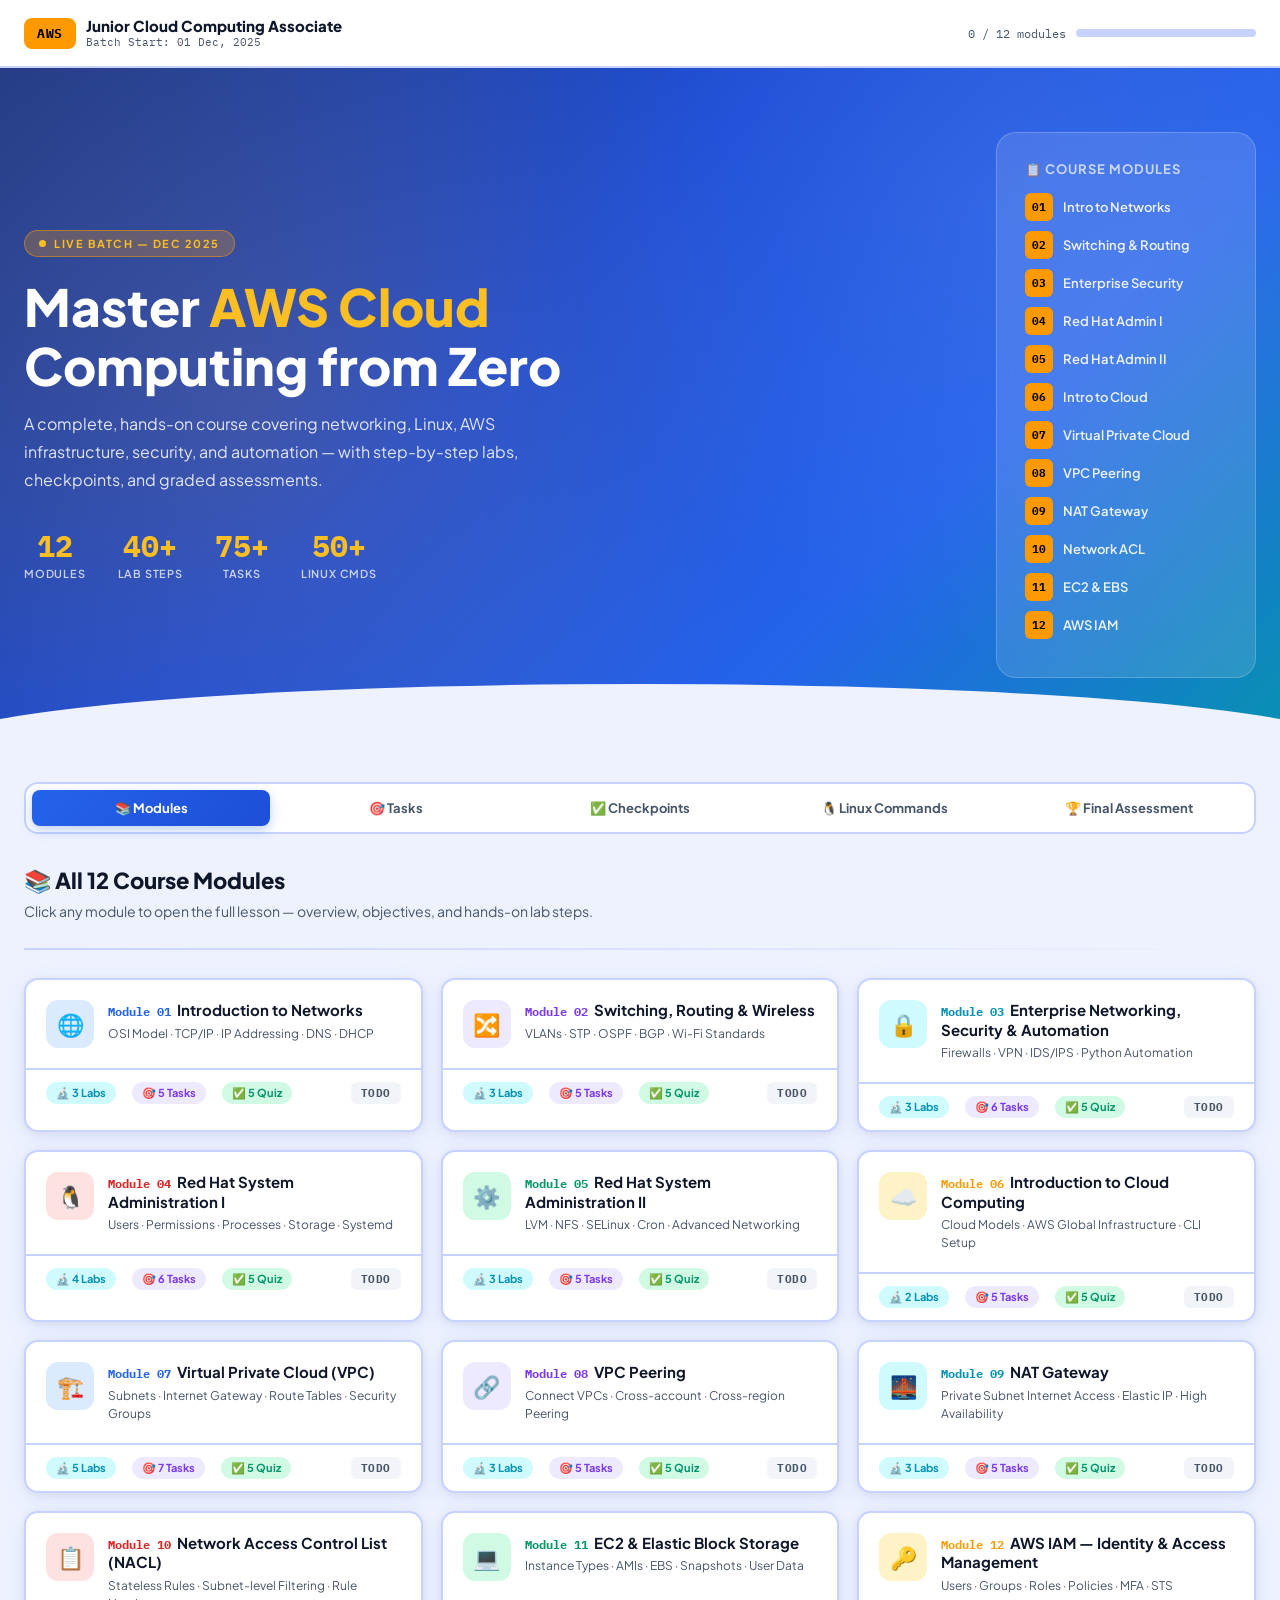
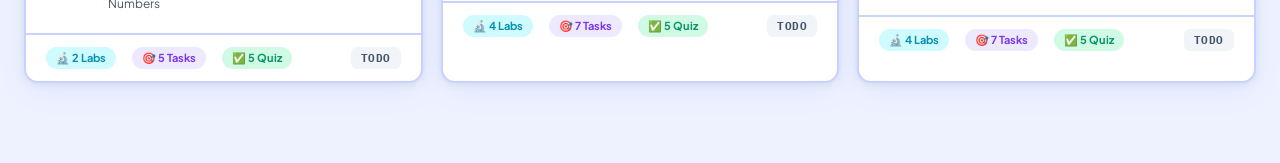
==== commit b84cf4c1: "Refactor taskFilter and AWS security group commands Fix variable declaration for taskFilter and upda" ====
--- a/index.html
+++ b/index.html
@@ -401,6 +401,7 @@
 </div>
 
 <script>
+var taskFilter = 'all';
 // ═══════════════════════════════════════════════
 //  DATA — MODULES
 // ═══════════════════════════════════════════════
@@ -1372,7 +1373,7 @@
 # Allow SSH ONLY from your IP
 MY_IP=$(curl -s https://checkip.amazonaws.com)
 aws ec2 authorize-security-group-ingress \\
-  --group-id $WEB_SG --protocol tcp --port 22 --cidr ${MY_IP}/32
+  --group-id $WEB_SG --protocol tcp --port 22 --cidr $MY_IP/32
 
 # Create Security Group for App Servers (private)
 APP_SG=$(aws ec2 create-security-group \\
@@ -1762,7 +1763,7 @@
 # Find the current association ID for the subnet
 ASSOC_ID=$(aws ec2 describe-network-acls \\
   --filters "Name=association.subnet-id,Values=$PUB_SUBNET_A" \\
-  --query 'NetworkAcls[0].Associations[?SubnetId==\`'$PUB_SUBNET_A'\`].NetworkAclAssociationId' \\
+  --query 'NetworkAcls[0].Associations[?SubnetId==SUBNET_A_ID].NetworkAclAssociationId' \
   --output text)
 
 # Replace with our custom NACL
@@ -2592,7 +2593,6 @@
 }
 
 // ── TASKS ──
-let taskFilter = 'all';
 const taskDone = {};
 
 function renderTasks(filter='all') {
